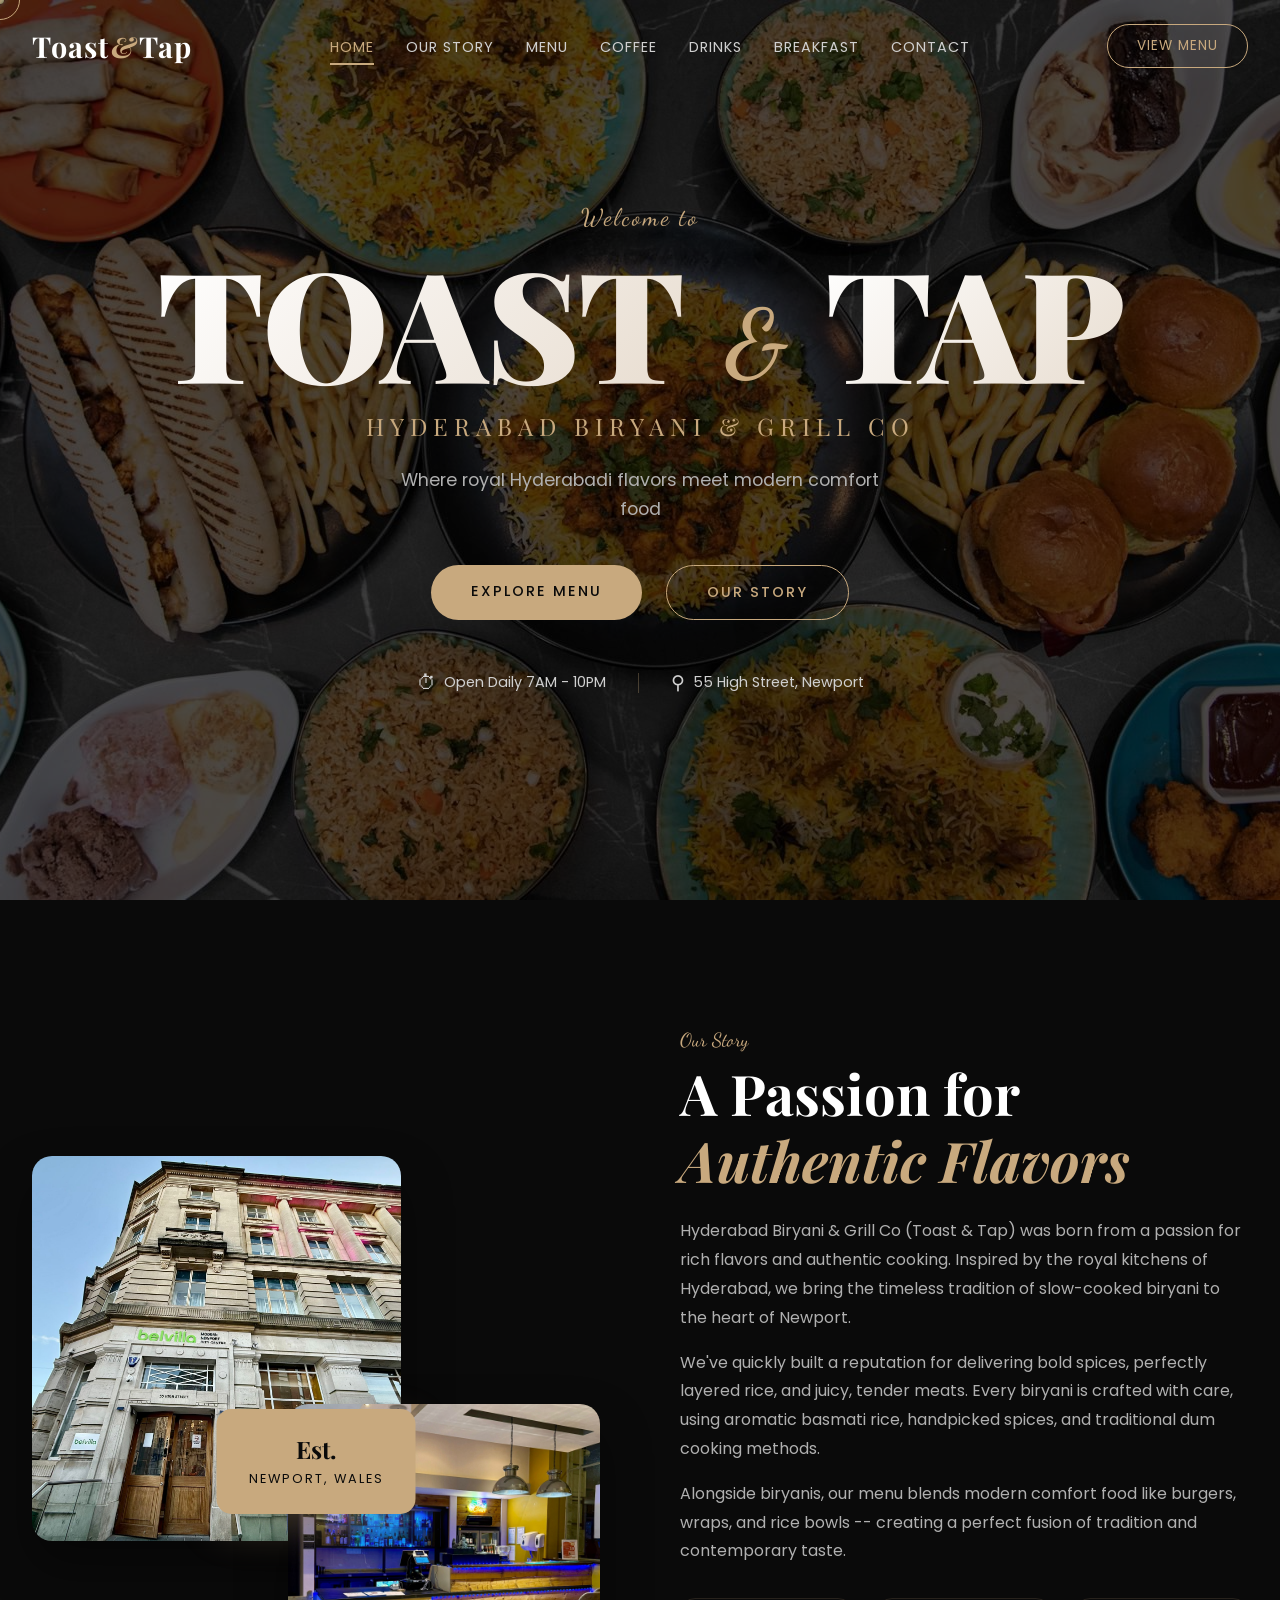
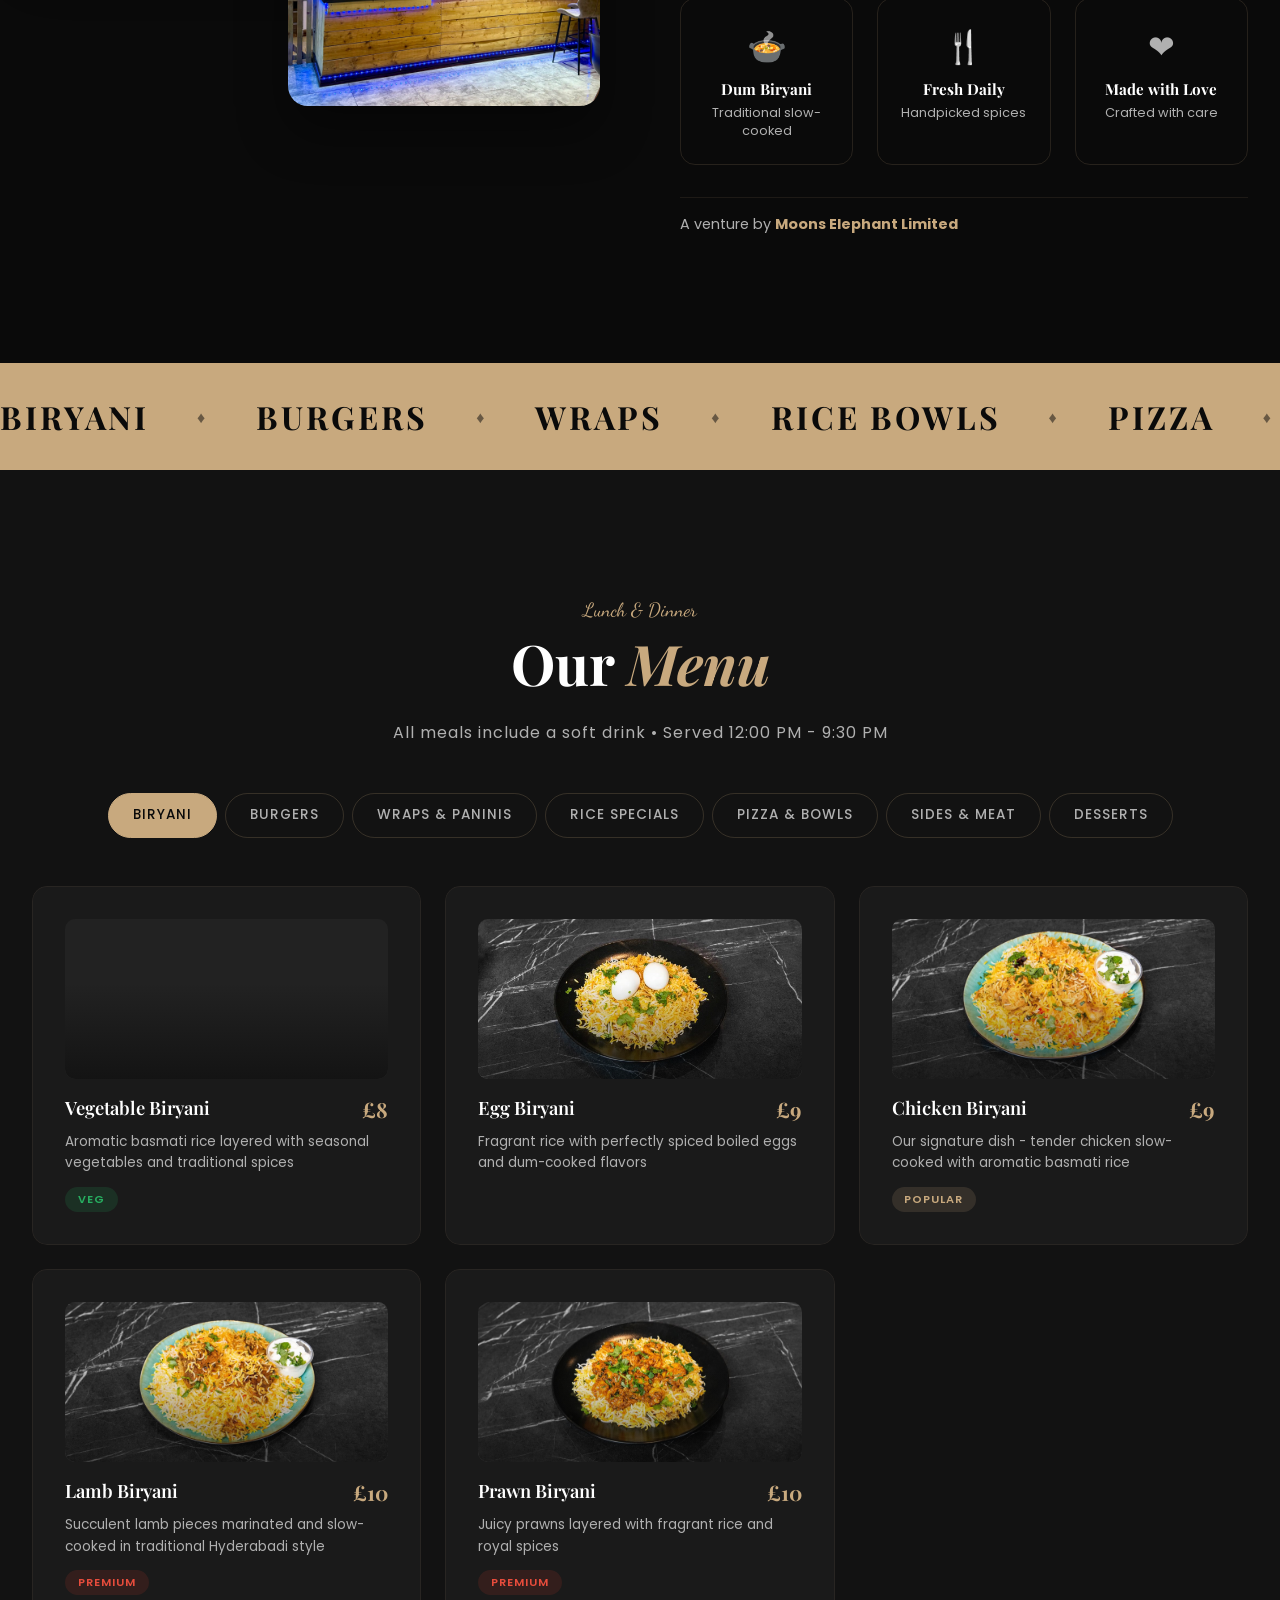
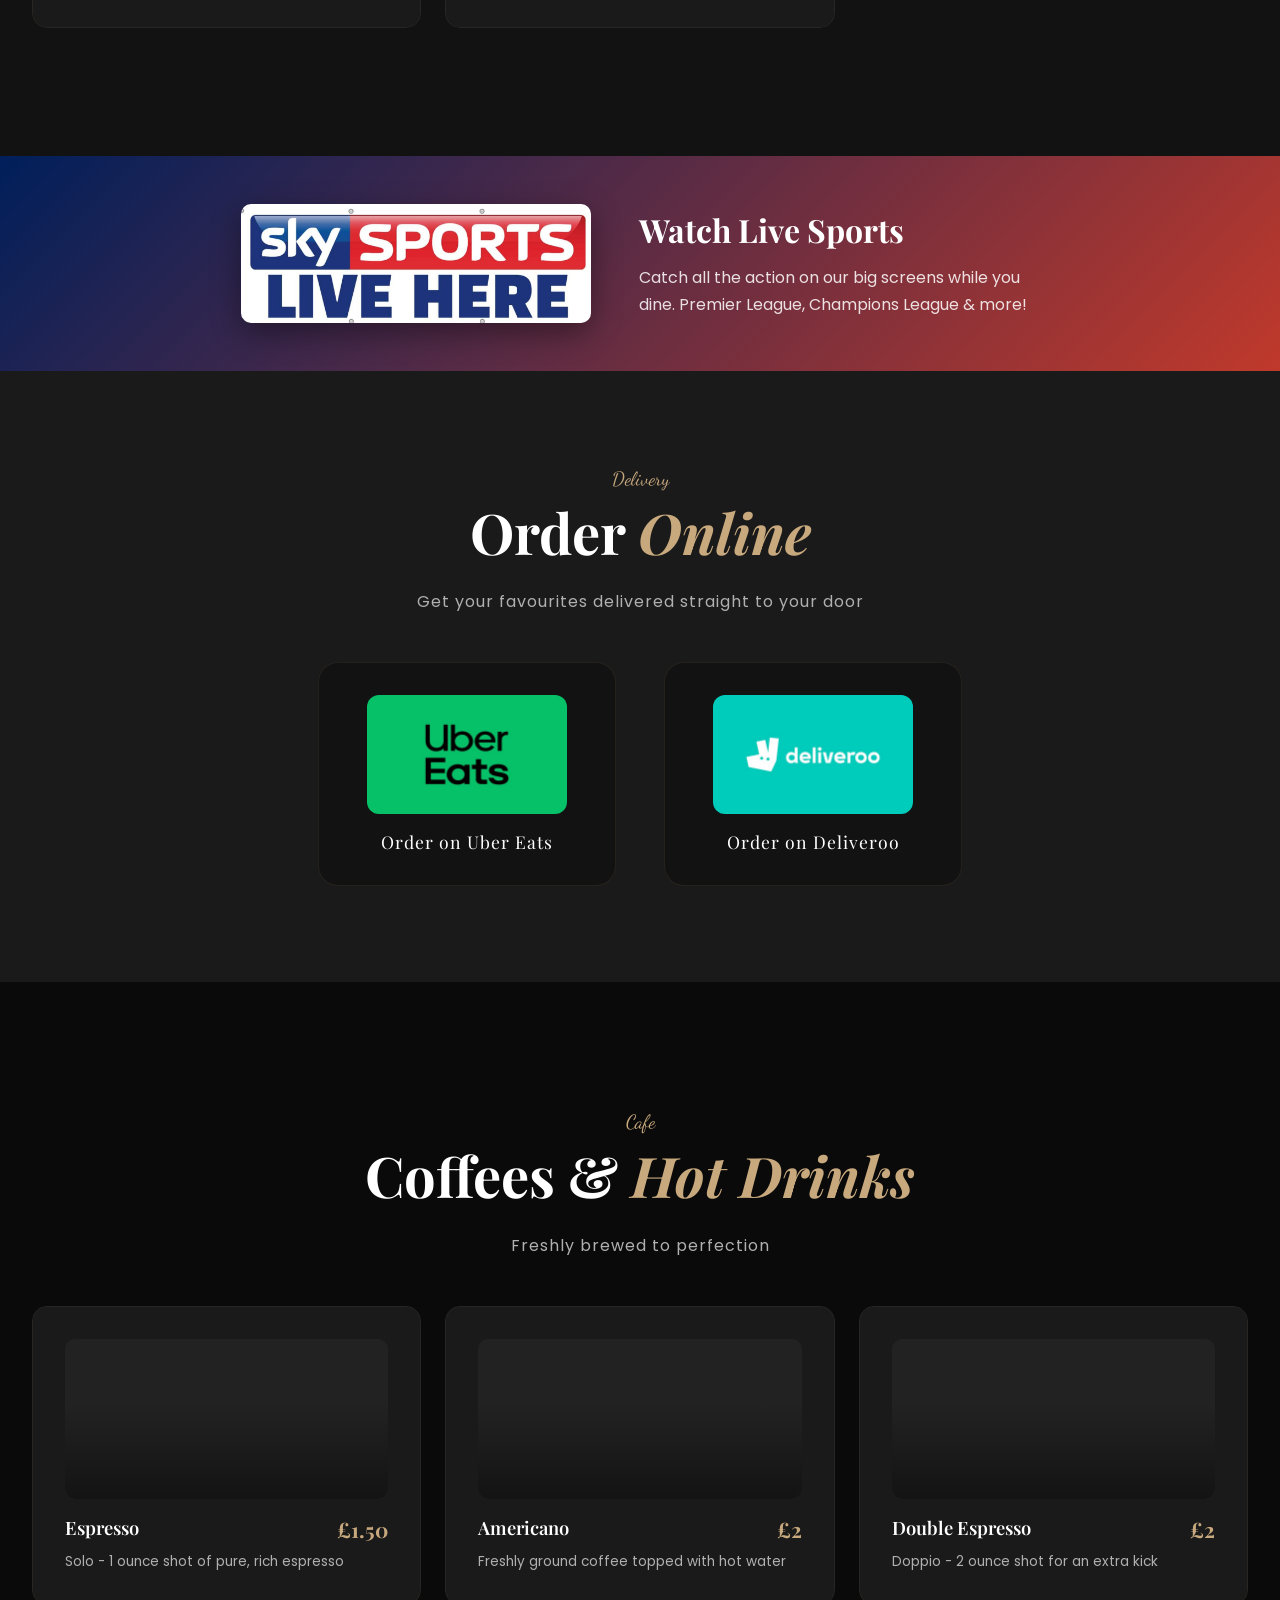
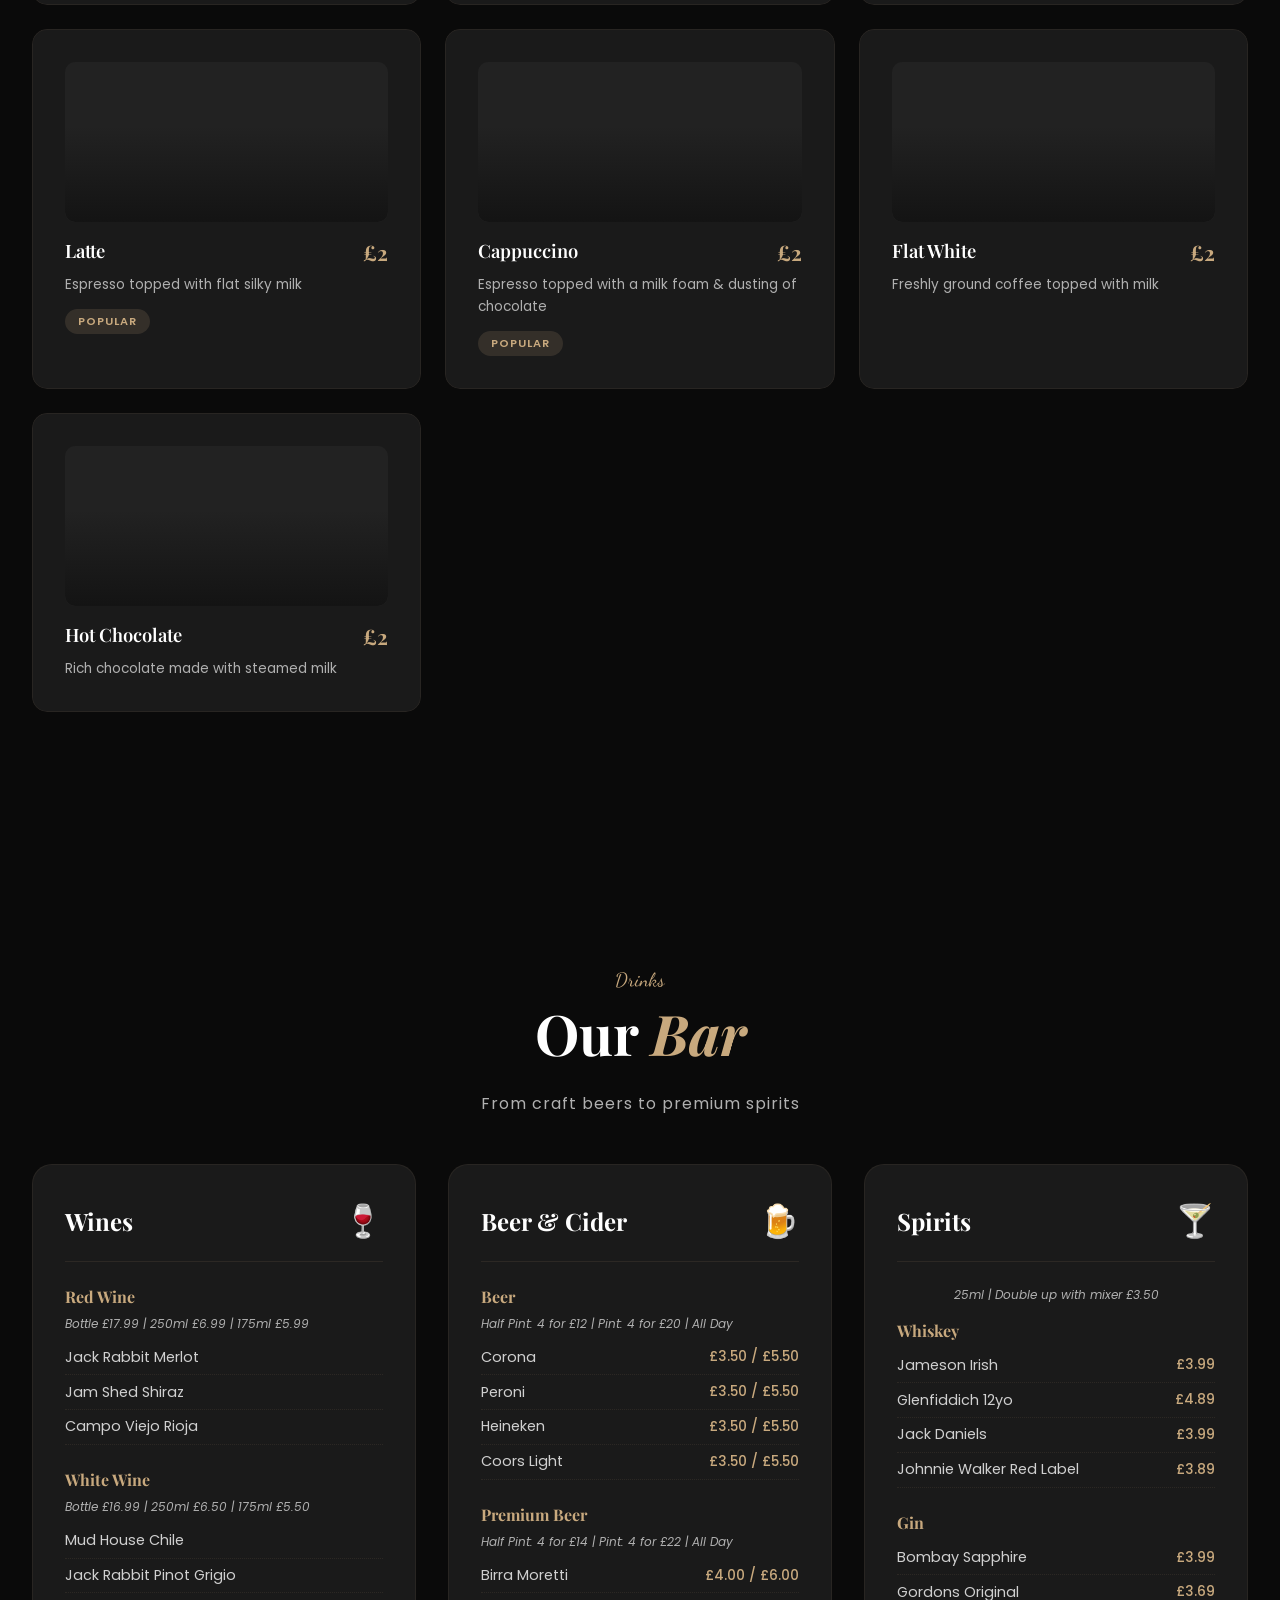
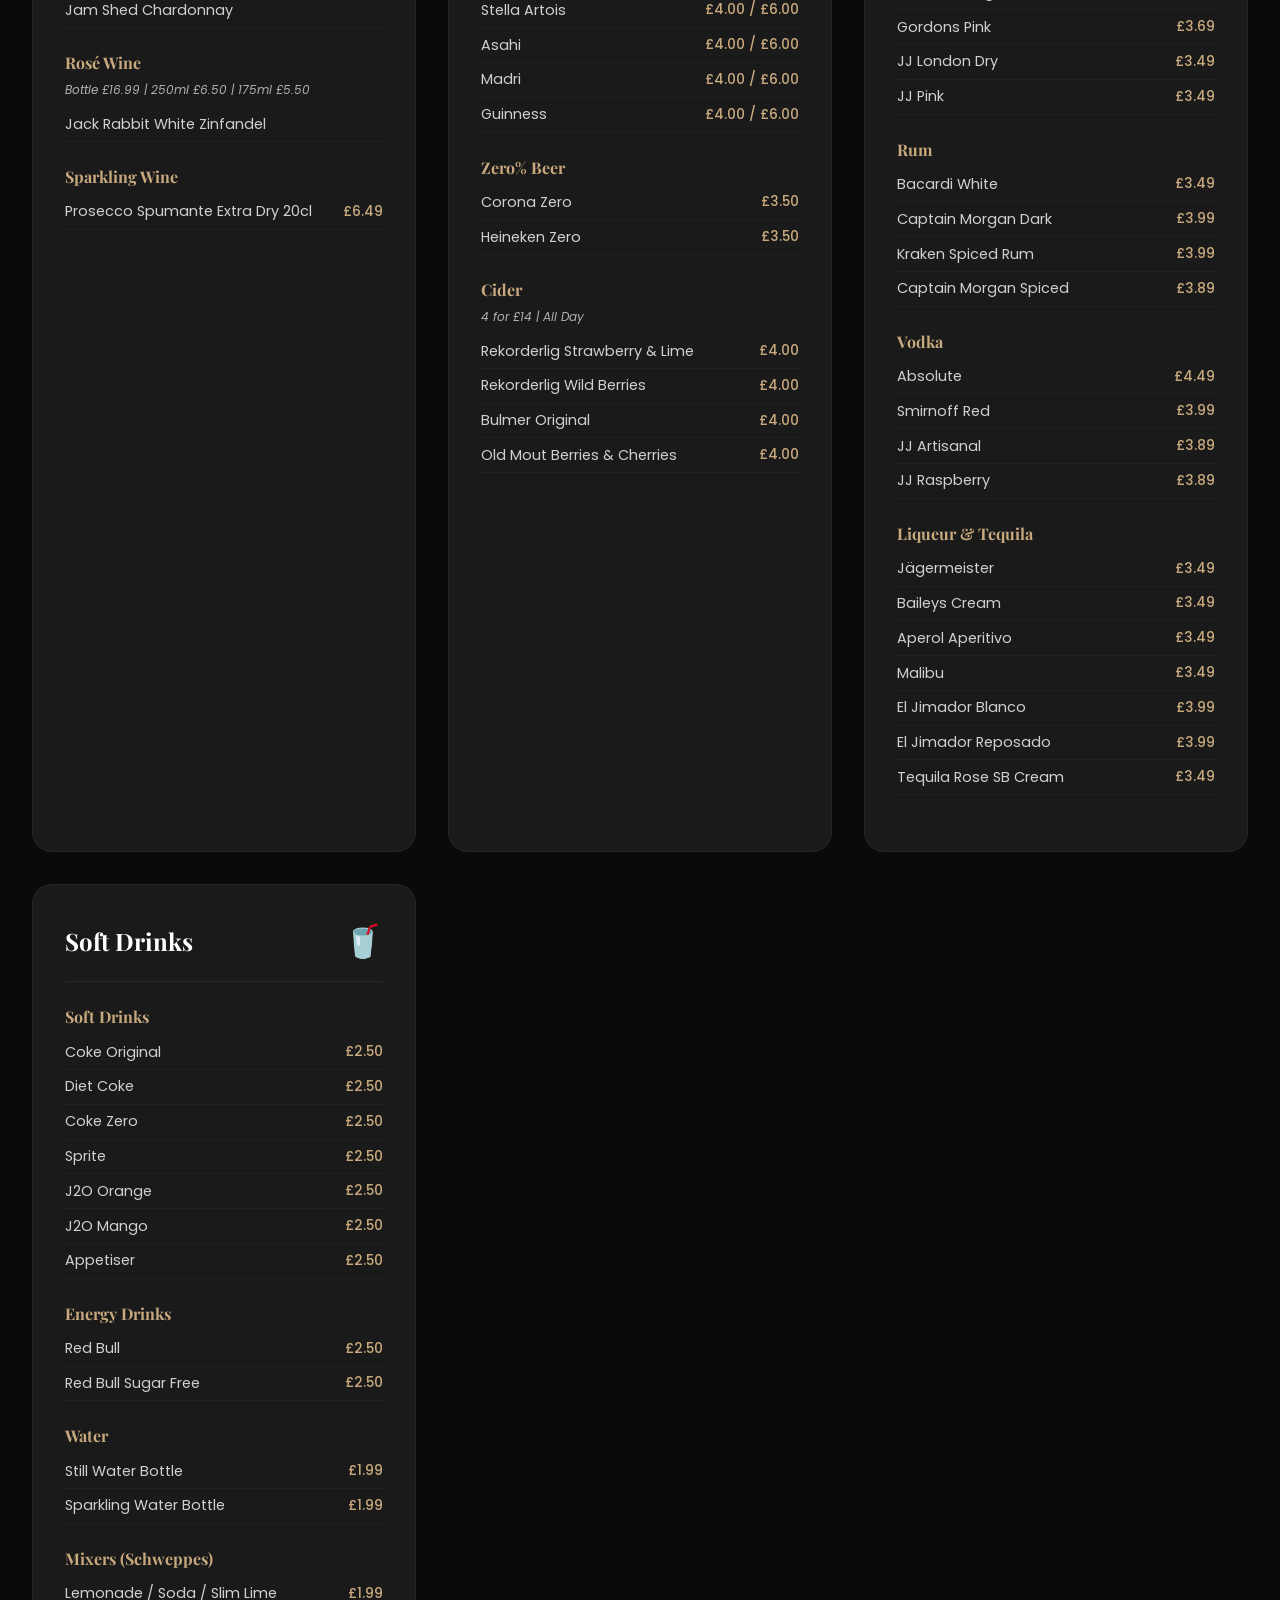
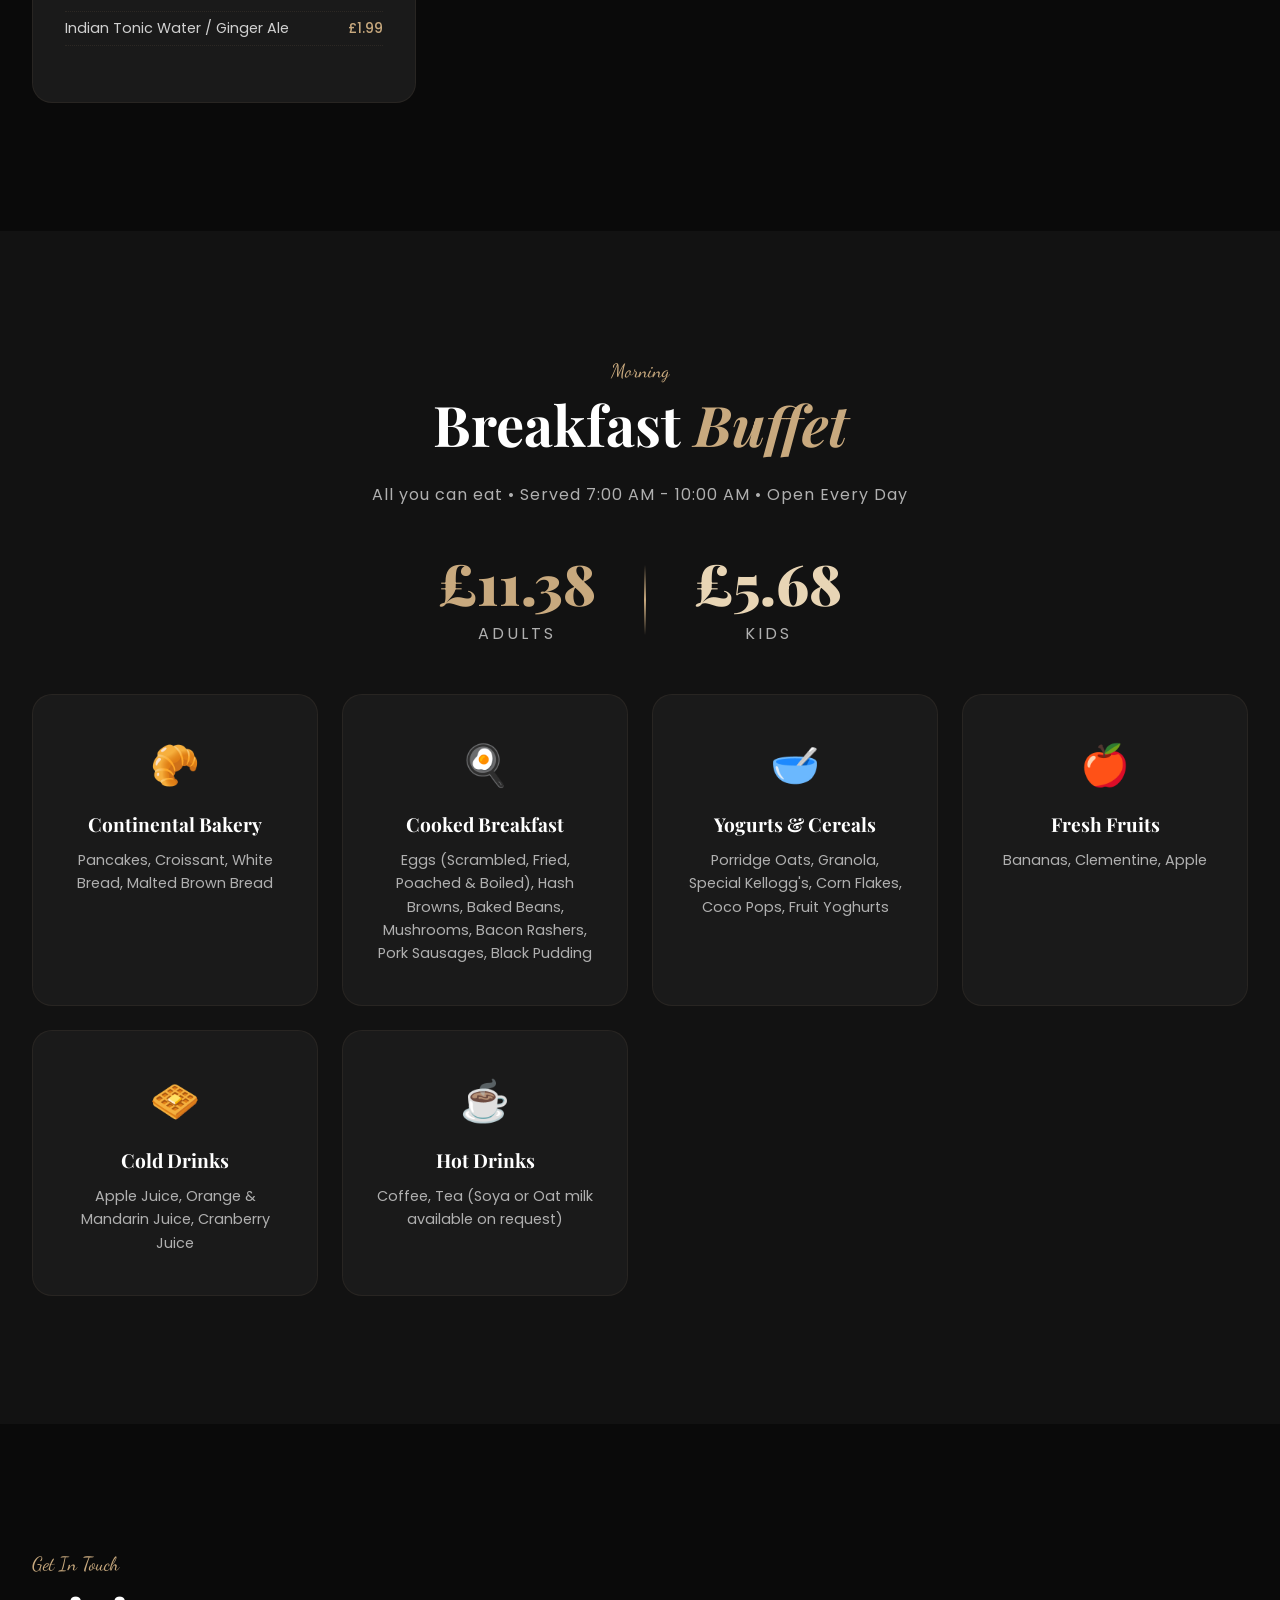
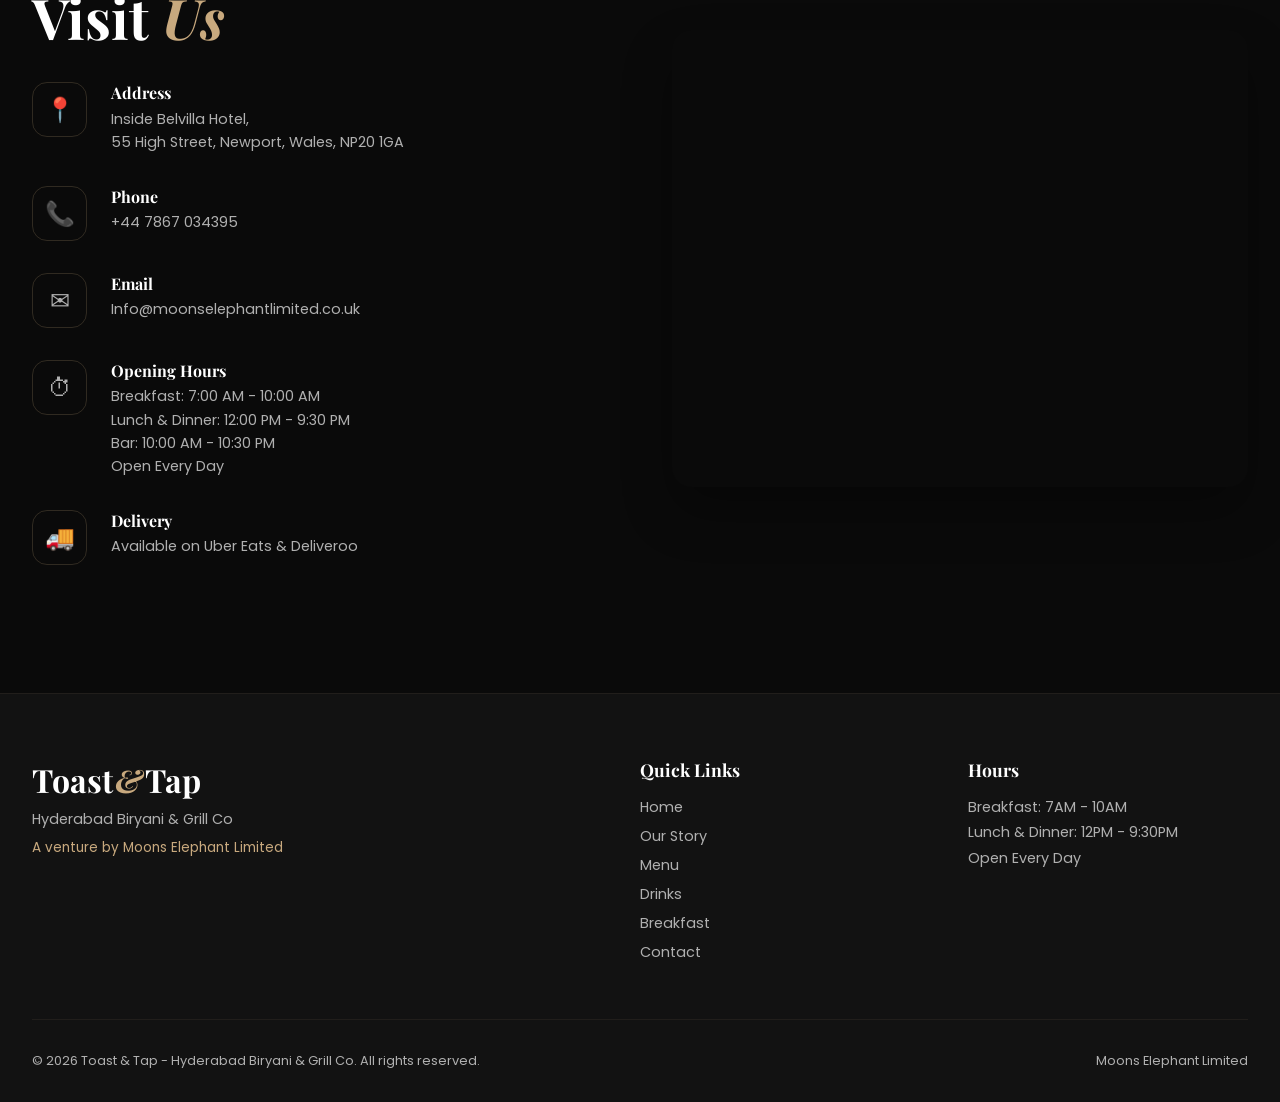
==== index.html @ 97436891 "Fix bar hours to 10:00 AM - 10:30 PM Co-Authored-By: Claude Opus 4.6 (1M context) <noreply@anthropic" ====
<!DOCTYPE html>
<html lang="en">
<head>
    <meta charset="UTF-8">
    <meta name="viewport" content="width=device-width, initial-scale=1.0">
    <title>Toast & Tap | Hyderabad Biryani & Grill Co</title>
    <link rel="preconnect" href="https://fonts.googleapis.com">
    <link rel="preconnect" href="https://fonts.gstatic.com" crossorigin>
    <link href="https://fonts.googleapis.com/css2?family=Playfair+Display:ital,wght@0,400;0,700;0,900;1,400&family=Poppins:wght@300;400;500;600;700&family=Dancing+Script:wght@700&display=swap" rel="stylesheet">
    <link rel="stylesheet" href="styles.css">
</head>
<body>
    <!-- Custom Cursor -->
    <div class="cursor-dot" id="cursorDot"></div>
    <div class="cursor-ring" id="cursorRing"></div>

    <!-- Preloader -->
    <div class="preloader" id="preloader">
        <div class="preloader-inner">
            <div class="preloader-icon">
                <svg viewBox="0 0 100 100" width="80" height="80">
                    <circle cx="50" cy="50" r="45" fill="none" stroke="#c8a97e" stroke-width="2" stroke-dasharray="283" stroke-dashoffset="283" class="preloader-circle"/>
                </svg>
            </div>
            <p class="preloader-text">Toast & Tap</p>
        </div>
    </div>

    <!-- Navigation -->
    <nav class="navbar" id="navbar">
        <div class="nav-container">
            <a href="#hero" class="nav-logo">
                <span class="logo-text">Toast<span class="ampersand">&</span>Tap</span>
            </a>
            <ul class="nav-links" id="navLinks">
                <li><a href="#hero" class="nav-link active">Home</a></li>
                <li><a href="#about" class="nav-link">Our Story</a></li>
                <li><a href="#menu" class="nav-link">Menu</a></li>
                <li><a href="#coffee" class="nav-link">Coffee</a></li>
                <li><a href="#drinks" class="nav-link">Drinks</a></li>
                <li><a href="#breakfast" class="nav-link">Breakfast</a></li>
                <li><a href="#contact" class="nav-link">Contact</a></li>
            </ul>
            <a href="#menu" class="nav-cta">View Menu</a>
            <button class="hamburger" id="hamburger" aria-label="Toggle menu">
                <span></span>
                <span></span>
                <span></span>
            </button>
        </div>
    </nav>

    <!-- Hero Section -->
    <section class="hero" id="hero">
        <div class="hero-bg-overlay"></div>
        <div class="hero-particles" id="heroParticles"></div>
        <div class="hero-content">
            <p class="hero-subtitle" data-animate="fade-up">Welcome to</p>
            <h1 class="hero-title" data-animate="fade-up" data-delay="200">
                <span class="title-line">Toast</span>
                <span class="title-ampersand">&</span>
                <span class="title-line">Tap</span>
            </h1>
            <p class="hero-tagline" data-animate="fade-up" data-delay="400">Hyderabad Biryani & Grill Co</p>
            <p class="hero-description" data-animate="fade-up" data-delay="600">Where royal Hyderabadi flavors meet modern comfort food</p>
            <div class="hero-ctas" data-animate="fade-up" data-delay="800">
                <a href="#menu" class="btn btn-primary magnetic-btn">Explore Menu</a>
                <a href="#about" class="btn btn-outline magnetic-btn">Our Story</a>
            </div>
            <div class="hero-info" data-animate="fade-up" data-delay="1000">
                <div class="hero-info-item">
                    <span class="hero-info-icon">&#9201;</span>
                    <span>Open Daily 7AM - 10PM</span>
                </div>
                <div class="hero-info-divider"></div>
                <div class="hero-info-item">
                    <span class="hero-info-icon">&#9906;</span>
                    <span>55 High Street, Newport</span>
                </div>
            </div>
        </div>
        <div class="scroll-indicator" id="scrollIndicator">
            <div class="scroll-arrows">
                <span class="scroll-chevron"></span>
                <span class="scroll-chevron"></span>
                <span class="scroll-chevron"></span>
            </div>
        </div>
    </section>

    <!-- About Section -->
    <section class="about" id="about">
        <div class="container">
            <div class="about-grid">
                <div class="about-images" data-animate="fade-right">
                    <div class="about-img-wrapper img-1">
                        <img src="images/Buildingenterance.jpg" alt="Toast & Tap - 55 High Street, Newport" class="about-img">
                    </div>
                    <div class="about-img-wrapper img-2">
                        <img src="images/barinside.jpg" alt="Toast & Tap Bar Interior" class="about-img">
                    </div>
                    <div class="about-floating-badge">
                        <span class="badge-number">Est.</span>
                        <span class="badge-text">Newport, Wales</span>
                    </div>
                </div>
                <div class="about-content" data-animate="fade-left">
                    <span class="section-label">Our Story</span>
                    <h2 class="section-title">A Passion for <br><em>Authentic Flavors</em></h2>
                    <p class="about-text">Hyderabad Biryani & Grill Co (Toast & Tap) was born from a passion for rich flavors and authentic cooking. Inspired by the royal kitchens of Hyderabad, we bring the timeless tradition of slow-cooked biryani to the heart of Newport.</p>
                    <p class="about-text">We've quickly built a reputation for delivering bold spices, perfectly layered rice, and juicy, tender meats. Every biryani is crafted with care, using aromatic basmati rice, handpicked spices, and traditional dum cooking methods.</p>
                    <p class="about-text">Alongside biryanis, our menu blends modern comfort food like burgers, wraps, and rice bowls -- creating a perfect fusion of tradition and contemporary taste.</p>
                    <div class="about-features">
                        <div class="about-feature">
                            <div class="feature-icon">&#127858;</div>
                            <h4>Dum Biryani</h4>
                            <p>Traditional slow-cooked</p>
                        </div>
                        <div class="about-feature">
                            <div class="feature-icon">&#127860;</div>
                            <h4>Fresh Daily</h4>
                            <p>Handpicked spices</p>
                        </div>
                        <div class="about-feature">
                            <div class="feature-icon">&#10084;</div>
                            <h4>Made with Love</h4>
                            <p>Crafted with care</p>
                        </div>
                    </div>
                    <p class="about-company">A venture by <strong>Moons Elephant Limited</strong></p>
                </div>
            </div>
        </div>
    </section>

    <!-- Specialties Marquee -->
    <section class="marquee-section">
        <div class="marquee">
            <div class="marquee-content">
                <span>Biryani</span><span class="marquee-dot">&#9830;</span>
                <span>Burgers</span><span class="marquee-dot">&#9830;</span>
                <span>Wraps</span><span class="marquee-dot">&#9830;</span>
                <span>Rice Bowls</span><span class="marquee-dot">&#9830;</span>
                <span>Pizza</span><span class="marquee-dot">&#9830;</span>
                <span>Paninis</span><span class="marquee-dot">&#9830;</span>
                <span>Desserts</span><span class="marquee-dot">&#9830;</span>
                <span>Cocktails</span><span class="marquee-dot">&#9830;</span>
                <span>Biryani</span><span class="marquee-dot">&#9830;</span>
                <span>Burgers</span><span class="marquee-dot">&#9830;</span>
                <span>Wraps</span><span class="marquee-dot">&#9830;</span>
                <span>Rice Bowls</span><span class="marquee-dot">&#9830;</span>
                <span>Pizza</span><span class="marquee-dot">&#9830;</span>
                <span>Paninis</span><span class="marquee-dot">&#9830;</span>
                <span>Desserts</span><span class="marquee-dot">&#9830;</span>
                <span>Cocktails</span><span class="marquee-dot">&#9830;</span>
            </div>
        </div>
    </section>

    <!-- Menu Section -->
    <section class="menu-section" id="menu">
        <div class="container">
            <div class="section-header" data-animate="fade-up">
                <span class="section-label">Lunch & Dinner</span>
                <h2 class="section-title">Our <em>Menu</em></h2>
                <p class="section-subtitle">All meals include a soft drink &bull; Served 12:00 PM - 9:30 PM</p>
            </div>

            <!-- Menu Tabs -->
            <div class="menu-tabs" data-animate="fade-up" data-delay="200">
                <button class="menu-tab active" data-tab="biryani">Biryani</button>
                <button class="menu-tab" data-tab="burgers">Burgers</button>
                <button class="menu-tab" data-tab="wraps">Wraps & Paninis</button>
                <button class="menu-tab" data-tab="rice">Rice Specials</button>
                <button class="menu-tab" data-tab="pizza">Pizza & Bowls</button>
                <button class="menu-tab" data-tab="sides">Sides & Meat</button>
                <button class="menu-tab" data-tab="desserts">Desserts</button>
            </div>

            <!-- Biryani -->
            <div class="menu-panel active" id="tab-biryani">
                <div class="menu-grid">
                    <div class="menu-card" data-animate="fade-up">
                        <div class="menu-card-inner">
                            <div class="menu-card-img veg-biryani-img"></div>
                            <div class="menu-card-header">
                                <h3>Vegetable Biryani</h3>
                                <span class="menu-price">&pound;8</span>
                            </div>
                            <p class="menu-desc">Aromatic basmati rice layered with seasonal vegetables and traditional spices</p>
                            <span class="menu-badge veg">Veg</span>
                        </div>
                    </div>
                    <div class="menu-card" data-animate="fade-up" data-delay="100">
                        <div class="menu-card-inner">
                            <div class="menu-card-img egg-biryani-img"></div>
                            <div class="menu-card-header">
                                <h3>Egg Biryani</h3>
                                <span class="menu-price">&pound;9</span>
                            </div>
                            <p class="menu-desc">Fragrant rice with perfectly spiced boiled eggs and dum-cooked flavors</p>
                        </div>
                    </div>
                    <div class="menu-card" data-animate="fade-up" data-delay="200">
                        <div class="menu-card-inner">
                            <div class="menu-card-img chicken-biryani-img"></div>
                            <div class="menu-card-header">
                                <h3>Chicken Biryani</h3>
                                <span class="menu-price">&pound;9</span>
                            </div>
                            <p class="menu-desc">Our signature dish - tender chicken slow-cooked with aromatic basmati rice</p>
                            <span class="menu-badge popular">Popular</span>
                        </div>
                    </div>
                    <div class="menu-card" data-animate="fade-up" data-delay="300">
                        <div class="menu-card-inner">
                            <div class="menu-card-img lamb-biryani-img"></div>
                            <div class="menu-card-header">
                                <h3>Lamb Biryani</h3>
                                <span class="menu-price">&pound;10</span>
                            </div>
                            <p class="menu-desc">Succulent lamb pieces marinated and slow-cooked in traditional Hyderabadi style</p>
                            <span class="menu-badge premium">Premium</span>
                        </div>
                    </div>
                    <div class="menu-card" data-animate="fade-up" data-delay="400">
                        <div class="menu-card-inner">
                            <div class="menu-card-img prawn-biryani-img"></div>
                            <div class="menu-card-header">
                                <h3>Prawn Biryani</h3>
                                <span class="menu-price">&pound;10</span>
                            </div>
                            <p class="menu-desc">Juicy prawns layered with fragrant rice and royal spices</p>
                            <span class="menu-badge premium">Premium</span>
                        </div>
                    </div>
                </div>
            </div>

            <!-- Burgers -->
            <div class="menu-panel" id="tab-burgers">
                <div class="menu-grid">
                    <div class="menu-card">
                        <div class="menu-card-inner">
                            <div class="menu-card-img grilled-chicken-burger-img"></div>
                            <div class="menu-card-header">
                                <h3>Grilled Chicken Burger</h3>
                                <span class="menu-price">&pound;8</span>
                            </div>
                            <p class="menu-desc">Flame-grilled chicken breast with fresh lettuce and signature sauce, served with fries</p>
                        </div>
                    </div>
                    <div class="menu-card">
                        <div class="menu-card-inner">
                            <div class="menu-card-img crispy-burger-img"></div>
                            <div class="menu-card-header">
                                <h3>Crispy Spicy Mayo Chicken Burger</h3>
                                <span class="menu-price">&pound;8</span>
                            </div>
                            <p class="menu-desc">Crispy fried chicken with spicy mayo, served with fries</p>
                            <span class="menu-badge popular">Popular</span>
                        </div>
                    </div>
                    <div class="menu-card">
                        <div class="menu-card-inner">
                            <div class="menu-card-img veg-burger-img"></div>
                            <div class="menu-card-header">
                                <h3>Veg Burger</h3>
                                <span class="menu-price">&pound;8</span>
                            </div>
                            <p class="menu-desc">Delicious veggie patty with fresh toppings, served with fries</p>
                            <span class="menu-badge veg">Veg</span>
                        </div>
                    </div>
                    <div class="menu-card">
                        <div class="menu-card-inner">
                            <div class="menu-card-img beef-burger-img"></div>
                            <div class="menu-card-header">
                                <h3>Bacon & Beef Cheese Burger</h3>
                                <span class="menu-price">&pound;8</span>
                            </div>
                            <p class="menu-desc">Juicy beef patty with crispy bacon and melted cheese, served with fries</p>
                        </div>
                    </div>
                    <div class="menu-card">
                        <div class="menu-card-inner">
                            <div class="menu-card-img double-burger-img"></div>
                            <div class="menu-card-header">
                                <h3>Double Stack Beef Burger</h3>
                                <span class="menu-price">&pound;9.50</span>
                            </div>
                            <p class="menu-desc">Two juicy beef patties stacked high with all the fixings, served with fries</p>
                            <span class="menu-badge premium">Premium</span>
                        </div>
                    </div>
                </div>
                <p class="menu-note">Add Extra Cheese +&pound;0.50</p>
            </div>

            <!-- Wraps & Paninis -->
            <div class="menu-panel" id="tab-wraps">
                <div class="menu-grid">
                    <h3 class="menu-grid-title">Wraps & Fries</h3>
                    <div class="menu-card">
                        <div class="menu-card-inner">
                            <div class="menu-card-img grilled-wrap-img"></div>
                            <div class="menu-card-header"><h3>Grilled Chicken Wrap</h3><span class="menu-price">&pound;8</span></div>
                            <p class="menu-desc">Tender grilled chicken in a warm tortilla with fresh salad, served with fries</p>
                        </div>
                    </div>
                    <div class="menu-card">
                        <div class="menu-card-inner">
                            <div class="menu-card-img crispy-wrap-img"></div>
                            <div class="menu-card-header"><h3>Crispy Spicy Mayo Chicken Wrap</h3><span class="menu-price">&pound;8</span></div>
                            <p class="menu-desc">Crispy chicken with spicy mayo in a warm wrap, served with fries</p>
                        </div>
                    </div>
                    <div class="menu-card">
                        <div class="menu-card-inner">
                            <div class="menu-card-img bbq-wrap-img"></div>
                            <div class="menu-card-header"><h3>BBQ Chicken Wrap</h3><span class="menu-price">&pound;8</span></div>
                            <p class="menu-desc">Smoky BBQ chicken wrapped with fresh veggies, served with fries</p>
                        </div>
                    </div>
                    <div class="menu-card">
                        <div class="menu-card-inner">
                            <div class="menu-card-img tikka-wrap-img"></div>
                            <div class="menu-card-header"><h3>Chicken Tikka Wrap</h3><span class="menu-price">&pound;8</span></div>
                            <p class="menu-desc">Marinated chicken tikka pieces in a warm wrap, served with fries</p>
                        </div>
                    </div>
                    <div class="menu-card">
                        <div class="menu-card-inner">
                            <div class="menu-card-img veg-wrap-img"></div>
                            <div class="menu-card-header"><h3>Veg Wrap</h3><span class="menu-price">&pound;8</span></div>
                            <p class="menu-desc">Fresh vegetables and sauce in a warm tortilla, served with fries</p>
                            <span class="menu-badge veg">Veg</span>
                        </div>
                    </div>
                </div>
                <div class="menu-grid" style="margin-top: 3rem;">
                    <h3 class="menu-grid-title">Paninis & Fries</h3>
                    <div class="menu-card">
                        <div class="menu-card-inner">
                            <div class="menu-card-img bbq-panini-img"></div>
                            <div class="menu-card-header"><h3>BBQ Chicken Panini</h3><span class="menu-price">&pound;8</span></div>
                            <p class="menu-desc">Toasted panini with smoky BBQ chicken, served with fries</p>
                        </div>
                    </div>
                    <div class="menu-card">
                        <div class="menu-card-inner">
                            <div class="menu-card-img grilled-panini-img"></div>
                            <div class="menu-card-header"><h3>Grilled Chicken Panini</h3><span class="menu-price">&pound;8</span></div>
                            <p class="menu-desc">Toasted panini with grilled chicken breast, served with fries</p>
                        </div>
                    </div>
                    <div class="menu-card">
                        <div class="menu-card-inner">
                            <div class="menu-card-img crispy-panini-img"></div>
                            <div class="menu-card-header"><h3>Crispy Spicy Mayo Chicken Panini</h3><span class="menu-price">&pound;8</span></div>
                            <p class="menu-desc">Toasted panini with crispy chicken and spicy mayo, served with fries</p>
                        </div>
                    </div>
                    <div class="menu-card">
                        <div class="menu-card-inner">
                            <div class="menu-card-img tikka-panini-img"></div>
                            <div class="menu-card-header"><h3>Chicken Tikka Panini</h3><span class="menu-price">&pound;8</span></div>
                            <p class="menu-desc">Toasted panini with marinated chicken tikka, served with fries</p>
                        </div>
                    </div>
                    <div class="menu-card">
                        <div class="menu-card-inner">
                            <div class="menu-card-img veg-panini-img"></div>
                            <div class="menu-card-header"><h3>Veg Panini</h3><span class="menu-price">&pound;8</span></div>
                            <p class="menu-desc">Toasted panini with fresh grilled vegetables, served with fries</p>
                            <span class="menu-badge veg">Veg</span>
                        </div>
                    </div>
                </div>
            </div>

            <!-- Rice Specials -->
            <div class="menu-panel" id="tab-rice">
                <div class="menu-grid">
                    <div class="menu-card">
                        <div class="menu-card-inner">
                            <div class="menu-card-img chicken-rice-img"></div>
                            <div class="menu-card-header"><h3>Chicken Fried Rice</h3><span class="menu-price">&pound;8</span></div>
                            <p class="menu-desc">Wok-tossed rice with tender chicken pieces and vegetables</p>
                        </div>
                    </div>
                    <div class="menu-card">
                        <div class="menu-card-inner">
                            <div class="menu-card-img egg-rice-img"></div>
                            <div class="menu-card-header"><h3>Egg Fried Rice</h3><span class="menu-price">&pound;8</span></div>
                            <p class="menu-desc">Classic egg fried rice with a perfect blend of seasonings</p>
                        </div>
                    </div>
                    <div class="menu-card">
                        <div class="menu-card-inner">
                            <div class="menu-card-img chilli-rice-img"></div>
                            <div class="menu-card-header"><h3>Chilli Con Carne Rice Bowl</h3><span class="menu-price">&pound;8</span></div>
                            <p class="menu-desc">Hearty chilli con carne served over fluffy rice</p>
                        </div>
                    </div>
                    <div class="menu-card">
                        <div class="menu-card-inner">
                            <div class="menu-card-img katsu-rice-img"></div>
                            <div class="menu-card-header"><h3>Katsu Chicken Rice Bowl</h3><span class="menu-price">&pound;8</span></div>
                            <p class="menu-desc">Crispy chicken cutlet with smooth katsu curry sauce over rice</p>
                            <span class="menu-badge popular">Popular</span>
                        </div>
                    </div>
                    <div class="menu-card">
                        <div class="menu-card-inner">
                            <div class="menu-card-img burrito-rice-img"></div>
                            <div class="menu-card-header"><h3>Burrito Rice Bowl</h3><span class="menu-price">&pound;8</span></div>
                            <p class="menu-desc">Mexican-inspired rice bowl with chicken or veg toppings</p>
                        </div>
                    </div>
                </div>
            </div>

            <!-- Pizza & Bowls -->
            <div class="menu-panel" id="tab-pizza">
                <div class="menu-grid">
                    <div class="menu-card">
                        <div class="menu-card-inner">
                            <div class="menu-card-img pizza-img"></div>
                            <div class="menu-card-header"><h3>Pizza & Chips</h3><span class="menu-price">&pound;9</span></div>
                            <p class="menu-desc">Choose your toppings: any 2 from Chicken, Pepperoni, Mushroom, Onion, Corn. Served with chips</p>
                        </div>
                    </div>
                    <div class="menu-card">
                        <div class="menu-card-inner">
                            <div class="menu-card-img custom-bowl-img"></div>
                            <div class="menu-card-header"><h3>Custom Bowl</h3><span class="menu-price">&pound;8</span></div>
                            <p class="menu-desc"><strong>Base:</strong> Salad, Fries, Nachos, or Rice<br><strong>Protein:</strong> Grilled Chicken, BBQ Chicken, Chicken Tikka, Chicken Curry, Grilled Sausage, Bacon, or Beef<br><strong>Sauce:</strong> Peri Peri, BBQ, Sweet Chilli, Mayo, or Garlic Mayo</p>
                        </div>
                    </div>
                </div>
            </div>

            <!-- Sides & Meat -->
            <div class="menu-panel" id="tab-sides">
                <div class="menu-grid">
                    <h3 class="menu-grid-title">Meat & Fries</h3>
                    <div class="menu-card">
                        <div class="menu-card-inner">
                            <div class="menu-card-img wings-img"></div>
                            <div class="menu-card-header"><h3>Wings</h3><span class="menu-price">&pound;7</span></div>
                            <p class="menu-desc">Crispy chicken wings with your choice of sauce, served with fries</p>
                        </div>
                    </div>
                    <div class="menu-card">
                        <div class="menu-card-inner">
                            <div class="menu-card-img strips-img"></div>
                            <div class="menu-card-header"><h3>Strips</h3><span class="menu-price">&pound;7</span></div>
                            <p class="menu-desc">Golden chicken strips, served with fries</p>
                        </div>
                    </div>
                    <div class="menu-card">
                        <div class="menu-card-inner">
                            <div class="menu-card-img nuggets-img"></div>
                            <div class="menu-card-header"><h3>Nuggets</h3><span class="menu-price">&pound;7</span></div>
                            <p class="menu-desc">Crispy chicken nuggets, served with fries</p>
                        </div>
                    </div>
                    <div class="menu-card">
                        <div class="menu-card-inner">
                            <div class="menu-card-img sausage-img"></div>
                            <div class="menu-card-header"><h3>Sausage</h3><span class="menu-price">&pound;7</span></div>
                            <p class="menu-desc">Grilled sausage, served with fries</p>
                        </div>
                    </div>
                </div>
                <div class="menu-grid" style="margin-top: 3rem;">
                    <h3 class="menu-grid-title">Sides</h3>
                    <div class="menu-card">
                        <div class="menu-card-inner">
                            <div class="menu-card-img fries-img"></div>
                            <div class="menu-card-header"><h3>French Fries</h3><span class="menu-price">&pound;2.50</span></div>
                        </div>
                    </div>
                    <div class="menu-card">
                        <div class="menu-card-inner">
                            <div class="menu-card-img onion-rings-img"></div>
                            <div class="menu-card-header"><h3>Onion Rings</h3><span class="menu-price">&pound;2.50</span></div>
                        </div>
                    </div>
                    <div class="menu-card">
                        <div class="menu-card-inner">
                            <div class="menu-card-img spring-rolls-img"></div>
                            <div class="menu-card-header"><h3>Chicken Spring Rolls</h3><span class="menu-price">&pound;2.50</span></div>
                        </div>
                    </div>
                    <div class="menu-card">
                        <div class="menu-card-inner">
                            <div class="menu-card-img spring-rolls-img"></div>
                            <div class="menu-card-header"><h3>Veg Spring Rolls</h3><span class="menu-price">&pound;2.50</span></div>
                            <span class="menu-badge veg">Veg</span>
                        </div>
                    </div>
                    <div class="menu-card">
                        <div class="menu-card-inner">
                            <div class="menu-card-img corn-img"></div>
                            <div class="menu-card-header"><h3>Corn on Cob</h3><span class="menu-price">&pound;2.50</span></div>
                        </div>
                    </div>
                    <div class="menu-card">
                        <div class="menu-card-inner">
                            <div class="menu-card-img garlic-bread-img"></div>
                            <div class="menu-card-header"><h3>Garlic Bread</h3><span class="menu-price">&pound;2.50</span></div>
                        </div>
                    </div>
                </div>
            </div>

            <!-- Desserts -->
            <div class="menu-panel" id="tab-desserts">
                <div class="menu-grid">
                    <div class="menu-card">
                        <div class="menu-card-inner">
                            <div class="menu-card-img cheesecake-img"></div>
                            <div class="menu-card-header"><h3>Banoffee Cheesecake</h3><span class="menu-price">&pound;4.99</span></div>
                            <p class="menu-desc">Creamy banoffee cheesecake with a buttery biscuit base</p>
                        </div>
                    </div>
                    <div class="menu-card">
                        <div class="menu-card-inner">
                            <div class="menu-card-img toffee-pudding-img"></div>
                            <div class="menu-card-header"><h3>Sticky Toffee Pudding</h3><span class="menu-price">&pound;4.99</span></div>
                            <p class="menu-desc">Warm sticky toffee pudding drizzled with toffee sauce</p>
                            <span class="menu-badge popular">Popular</span>
                        </div>
                    </div>
                    <div class="menu-card">
                        <div class="menu-card-inner">
                            <div class="menu-card-img apple-crumble-img"></div>
                            <div class="menu-card-header"><h3>Apple Crumble</h3><span class="menu-price">&pound;4.99</span></div>
                            <p class="menu-desc">Classic apple crumble with a golden buttery topping</p>
                        </div>
                    </div>
                    <div class="menu-card">
                        <div class="menu-card-inner">
                            <div class="menu-card-img brownie-img"></div>
                            <div class="menu-card-header"><h3>Triple Chocolate Brownie</h3><span class="menu-price">&pound;4.99</span></div>
                            <p class="menu-desc">Rich and fudgy triple chocolate brownie</p>
                        </div>
                    </div>
                    <div class="menu-card">
                        <div class="menu-card-inner">
                            <div class="menu-card-img icecream-img"></div>
                            <div class="menu-card-header"><h3>Ice Cream (3 Scoops)</h3><span class="menu-price">&pound;4.99</span></div>
                            <p class="menu-desc">Three generous scoops of your choice</p>
                        </div>
                    </div>
                </div>
            </div>
        </div>
    </section>

    <!-- Sky Sports Banner -->
    <section class="skysports-banner">
        <div class="container">
            <div class="skysports-content" data-animate="fade-up">
                <img src="images/skysports.jpg" alt="Sky Sports Live Here" class="skysports-img">
                <div class="skysports-text">
                    <h3>Watch Live Sports</h3>
                    <p>Catch all the action on our big screens while you dine. Premier League, Champions League & more!</p>
                </div>
            </div>
        </div>
    </section>

    <!-- Order Online Section -->
    <section class="order-online" id="order">
        <div class="container">
            <div class="section-header" data-animate="fade-up">
                <span class="section-label">Delivery</span>
                <h2 class="section-title">Order <em>Online</em></h2>
                <p class="section-subtitle">Get your favourites delivered straight to your door</p>
            </div>
            <div class="order-platforms" data-animate="fade-up" data-delay="200">
                <a href="#" class="order-platform-card" target="_blank" rel="noopener">
                    <img src="images/uber eats.jpg" alt="Order on Uber Eats" class="platform-logo">
                    <span class="platform-name">Order on Uber Eats</span>
                </a>
                <a href="#" class="order-platform-card" target="_blank" rel="noopener">
                    <img src="images/deliveroo.jpg" alt="Order on Deliveroo" class="platform-logo">
                    <span class="platform-name">Order on Deliveroo</span>
                </a>
            </div>
        </div>
    </section>

    <!-- Coffees & Hot Drinks Section -->
    <section class="coffee-section" id="coffee">
        <div class="container">
            <div class="section-header" data-animate="fade-up">
                <span class="section-label">Cafe</span>
                <h2 class="section-title">Coffees & <em>Hot Drinks</em></h2>
                <p class="section-subtitle">Freshly brewed to perfection</p>
            </div>
            <div class="menu-grid" data-animate="fade-up" data-delay="200">
                <div class="menu-card">
                    <div class="menu-card-inner">
                        <div class="menu-card-img coffee-img"></div>
                        <div class="menu-card-header">
                            <h3>Espresso</h3>
                            <span class="menu-price">&pound;1.50</span>
                        </div>
                        <p class="menu-desc">Solo - 1 ounce shot of pure, rich espresso</p>
                    </div>
                </div>
                <div class="menu-card">
                    <div class="menu-card-inner">
                        <div class="menu-card-img americano-img"></div>
                        <div class="menu-card-header">
                            <h3>Americano</h3>
                            <span class="menu-price">&pound;2</span>
                        </div>
                        <p class="menu-desc">Freshly ground coffee topped with hot water</p>
                    </div>
                </div>
                <div class="menu-card">
                    <div class="menu-card-inner">
                        <div class="menu-card-img doubleespresso-img"></div>
                        <div class="menu-card-header">
                            <h3>Double Espresso</h3>
                            <span class="menu-price">&pound;2</span>
                        </div>
                        <p class="menu-desc">Doppio - 2 ounce shot for an extra kick</p>
                    </div>
                </div>
                <div class="menu-card">
                    <div class="menu-card-inner">
                        <div class="menu-card-img latte-img"></div>
                        <div class="menu-card-header">
                            <h3>Latte</h3>
                            <span class="menu-price">&pound;2</span>
                        </div>
                        <p class="menu-desc">Espresso topped with flat silky milk</p>
                        <span class="menu-badge popular">Popular</span>
                    </div>
                </div>
                <div class="menu-card">
                    <div class="menu-card-inner">
                        <div class="menu-card-img cappuccino-img"></div>
                        <div class="menu-card-header">
                            <h3>Cappuccino</h3>
                            <span class="menu-price">&pound;2</span>
                        </div>
                        <p class="menu-desc">Espresso topped with a milk foam & dusting of chocolate</p>
                        <span class="menu-badge popular">Popular</span>
                    </div>
                </div>
                <div class="menu-card">
                    <div class="menu-card-inner">
                        <div class="menu-card-img flatwhite-img"></div>
                        <div class="menu-card-header">
                            <h3>Flat White</h3>
                            <span class="menu-price">&pound;2</span>
                        </div>
                        <p class="menu-desc">Freshly ground coffee topped with milk</p>
                    </div>
                </div>
                <div class="menu-card">
                    <div class="menu-card-inner">
                        <div class="menu-card-img hotchoc-img"></div>
                        <div class="menu-card-header">
                            <h3>Hot Chocolate</h3>
                            <span class="menu-price">&pound;2</span>
                        </div>
                        <p class="menu-desc">Rich chocolate made with steamed milk</p>
                    </div>
                </div>
            </div>
        </div>
    </section>

    <!-- Drinks Section -->
    <section class="drinks-section" id="drinks">
        <div class="container">
            <div class="section-header" data-animate="fade-up">
                <span class="section-label">Drinks</span>
                <h2 class="section-title">Our <em>Bar</em></h2>
                <p class="section-subtitle">From craft beers to premium spirits</p>
            </div>

            <div class="drinks-grid" data-animate="fade-up" data-delay="200">
                <!-- Wines -->
                <div class="drinks-category">
                    <div class="drinks-category-header">
                        <h3>Wines</h3>
                        <span class="drinks-icon">&#127863;</span>
                    </div>
                    <div class="drinks-subcategory">
                        <h4>Red Wine</h4>
                        <p class="drinks-pricing">Bottle &pound;17.99 | 250ml &pound;6.99 | 175ml &pound;5.99</p>
                        <ul class="drinks-list">
                            <li>Jack Rabbit Merlot</li>
                            <li>Jam Shed Shiraz</li>
                            <li>Campo Viejo Rioja</li>
                        </ul>
                    </div>
                    <div class="drinks-subcategory">
                        <h4>White Wine</h4>
                        <p class="drinks-pricing">Bottle &pound;16.99 | 250ml &pound;6.50 | 175ml &pound;5.50</p>
                        <ul class="drinks-list">
                            <li>Mud House Chile</li>
                            <li>Jack Rabbit Pinot Grigio</li>
                            <li>Jam Shed Chardonnay</li>
                        </ul>
                    </div>
                    <div class="drinks-subcategory">
                        <h4>Ros&eacute; Wine</h4>
                        <p class="drinks-pricing">Bottle &pound;16.99 | 250ml &pound;6.50 | 175ml &pound;5.50</p>
                        <ul class="drinks-list">
                            <li>Jack Rabbit White Zinfandel</li>
                        </ul>
                    </div>
                    <div class="drinks-subcategory">
                        <h4>Sparkling Wine</h4>
                        <ul class="drinks-list">
                            <li><span>Prosecco Spumante Extra Dry 20cl</span><span class="drink-price">&pound;6.49</span></li>
                        </ul>
                    </div>
                </div>

                <!-- Beer -->
                <div class="drinks-category">
                    <div class="drinks-category-header">
                        <h3>Beer & Cider</h3>
                        <span class="drinks-icon">&#127866;</span>
                    </div>
                    <div class="drinks-subcategory">
                        <h4>Beer</h4>
                        <p class="drinks-pricing">Half Pint: 4 for &pound;12 | Pint: 4 for &pound;20 | All Day</p>
                        <ul class="drinks-list">
                            <li><span>Corona</span><span class="drink-price">&pound;3.50 / &pound;5.50</span></li>
                            <li><span>Peroni</span><span class="drink-price">&pound;3.50 / &pound;5.50</span></li>
                            <li><span>Heineken</span><span class="drink-price">&pound;3.50 / &pound;5.50</span></li>
                            <li><span>Coors Light</span><span class="drink-price">&pound;3.50 / &pound;5.50</span></li>
                        </ul>
                    </div>
                    <div class="drinks-subcategory">
                        <h4>Premium Beer</h4>
                        <p class="drinks-pricing">Half Pint: 4 for &pound;14 | Pint: 4 for &pound;22 | All Day</p>
                        <ul class="drinks-list">
                            <li><span>Birra Moretti</span><span class="drink-price">&pound;4.00 / &pound;6.00</span></li>
                            <li><span>Stella Artois</span><span class="drink-price">&pound;4.00 / &pound;6.00</span></li>
                            <li><span>Asahi</span><span class="drink-price">&pound;4.00 / &pound;6.00</span></li>
                            <li><span>Madri</span><span class="drink-price">&pound;4.00 / &pound;6.00</span></li>
                            <li><span>Guinness</span><span class="drink-price">&pound;4.00 / &pound;6.00</span></li>
                        </ul>
                    </div>
                    <div class="drinks-subcategory">
                        <h4>Zero% Beer</h4>
                        <ul class="drinks-list">
                            <li><span>Corona Zero</span><span class="drink-price">&pound;3.50</span></li>
                            <li><span>Heineken Zero</span><span class="drink-price">&pound;3.50</span></li>
                        </ul>
                    </div>
                    <div class="drinks-subcategory">
                        <h4>Cider</h4>
                        <p class="drinks-pricing">4 for &pound;14 | All Day</p>
                        <ul class="drinks-list">
                            <li><span>Rekorderlig Strawberry & Lime</span><span class="drink-price">&pound;4.00</span></li>
                            <li><span>Rekorderlig Wild Berries</span><span class="drink-price">&pound;4.00</span></li>
                            <li><span>Bulmer Original</span><span class="drink-price">&pound;4.00</span></li>
                            <li><span>Old Mout Berries & Cherries</span><span class="drink-price">&pound;4.00</span></li>
                        </ul>
                    </div>
                </div>

                <!-- Spirits -->
                <div class="drinks-category">
                    <div class="drinks-category-header">
                        <h3>Spirits</h3>
                        <span class="drinks-icon">&#127864;</span>
                    </div>
                    <p class="drinks-pricing" style="text-align:center; margin-bottom: 1rem;">25ml | Double up with mixer &pound;3.50</p>
                    <div class="drinks-subcategory">
                        <h4>Whiskey</h4>
                        <ul class="drinks-list">
                            <li><span>Jameson Irish</span><span class="drink-price">&pound;3.99</span></li>
                            <li><span>Glenfiddich 12yo</span><span class="drink-price">&pound;4.89</span></li>
                            <li><span>Jack Daniels</span><span class="drink-price">&pound;3.99</span></li>
                            <li><span>Johnnie Walker Red Label</span><span class="drink-price">&pound;3.89</span></li>
                        </ul>
                    </div>
                    <div class="drinks-subcategory">
                        <h4>Gin</h4>
                        <ul class="drinks-list">
                            <li><span>Bombay Sapphire</span><span class="drink-price">&pound;3.99</span></li>
                            <li><span>Gordons Original</span><span class="drink-price">&pound;3.69</span></li>
                            <li><span>Gordons Pink</span><span class="drink-price">&pound;3.69</span></li>
                            <li><span>JJ London Dry</span><span class="drink-price">&pound;3.49</span></li>
                            <li><span>JJ Pink</span><span class="drink-price">&pound;3.49</span></li>
                        </ul>
                    </div>
                    <div class="drinks-subcategory">
                        <h4>Rum</h4>
                        <ul class="drinks-list">
                            <li><span>Bacardi White</span><span class="drink-price">&pound;3.49</span></li>
                            <li><span>Captain Morgan Dark</span><span class="drink-price">&pound;3.99</span></li>
                            <li><span>Kraken Spiced Rum</span><span class="drink-price">&pound;3.99</span></li>
                            <li><span>Captain Morgan Spiced</span><span class="drink-price">&pound;3.89</span></li>
                        </ul>
                    </div>
                    <div class="drinks-subcategory">
                        <h4>Vodka</h4>
                        <ul class="drinks-list">
                            <li><span>Absolute</span><span class="drink-price">&pound;4.49</span></li>
                            <li><span>Smirnoff Red</span><span class="drink-price">&pound;3.99</span></li>
                            <li><span>JJ Artisanal</span><span class="drink-price">&pound;3.89</span></li>
                            <li><span>JJ Raspberry</span><span class="drink-price">&pound;3.89</span></li>
                        </ul>
                    </div>
                    <div class="drinks-subcategory">
                        <h4>Liqueur & Tequila</h4>
                        <ul class="drinks-list">
                            <li><span>J&auml;germeister</span><span class="drink-price">&pound;3.49</span></li>
                            <li><span>Baileys Cream</span><span class="drink-price">&pound;3.49</span></li>
                            <li><span>Aperol Aperitivo</span><span class="drink-price">&pound;3.49</span></li>
                            <li><span>Malibu</span><span class="drink-price">&pound;3.49</span></li>
                            <li><span>El Jimador Blanco</span><span class="drink-price">&pound;3.99</span></li>
                            <li><span>El Jimador Reposado</span><span class="drink-price">&pound;3.99</span></li>
                            <li><span>Tequila Rose SB Cream</span><span class="drink-price">&pound;3.49</span></li>
                        </ul>
                    </div>
                </div>

                <!-- Soft Drinks -->
                <div class="drinks-category">
                    <div class="drinks-category-header">
                        <h3>Soft Drinks</h3>
                        <span class="drinks-icon">&#129380;</span>
                    </div>
                    <div class="drinks-subcategory">
                        <h4>Soft Drinks</h4>
                        <ul class="drinks-list">
                            <li><span>Coke Original</span><span class="drink-price">&pound;2.50</span></li>
                            <li><span>Diet Coke</span><span class="drink-price">&pound;2.50</span></li>
                            <li><span>Coke Zero</span><span class="drink-price">&pound;2.50</span></li>
                            <li><span>Sprite</span><span class="drink-price">&pound;2.50</span></li>
                            <li><span>J2O Orange</span><span class="drink-price">&pound;2.50</span></li>
                            <li><span>J2O Mango</span><span class="drink-price">&pound;2.50</span></li>
                            <li><span>Appetiser</span><span class="drink-price">&pound;2.50</span></li>
                        </ul>
                    </div>
                    <div class="drinks-subcategory">
                        <h4>Energy Drinks</h4>
                        <ul class="drinks-list">
                            <li><span>Red Bull</span><span class="drink-price">&pound;2.50</span></li>
                            <li><span>Red Bull Sugar Free</span><span class="drink-price">&pound;2.50</span></li>
                        </ul>
                    </div>
                    <div class="drinks-subcategory">
                        <h4>Water</h4>
                        <ul class="drinks-list">
                            <li><span>Still Water Bottle</span><span class="drink-price">&pound;1.99</span></li>
                            <li><span>Sparkling Water Bottle</span><span class="drink-price">&pound;1.99</span></li>
                        </ul>
                    </div>
                    <div class="drinks-subcategory">
                        <h4>Mixers (Schweppes)</h4>
                        <ul class="drinks-list">
                            <li><span>Lemonade / Soda / Slim Lime</span><span class="drink-price">&pound;1.99</span></li>
                            <li><span>Indian Tonic Water / Ginger Ale</span><span class="drink-price">&pound;1.99</span></li>
                        </ul>
                    </div>
                </div>
            </div>
        </div>
    </section>

    <!-- Breakfast Section -->
    <section class="breakfast-section" id="breakfast">
        <div class="container">
            <div class="section-header" data-animate="fade-up">
                <span class="section-label">Morning</span>
                <h2 class="section-title">Breakfast <em>Buffet</em></h2>
                <p class="section-subtitle">All you can eat &bull; Served 7:00 AM - 10:00 AM &bull; Open Every Day</p>
            </div>

            <div class="breakfast-price-badges" data-animate="fade-up" data-delay="200">
                <div class="breakfast-price-badge">
                    <span class="breakfast-price" data-target="11.99">&pound;11.99</span>
                    <span class="breakfast-price-label">Adults</span>
                </div>
                <div class="breakfast-price-divider"></div>
                <div class="breakfast-price-badge">
                    <span class="breakfast-price kids" data-target="5.99">&pound;5.99</span>
                    <span class="breakfast-price-label">Kids</span>
                </div>
            </div>

            <div class="breakfast-grid" data-animate="fade-up" data-delay="300">
                <div class="breakfast-card">
                    <div class="breakfast-card-icon">&#129360;</div>
                    <h3>Continental Bakery</h3>
                    <p>Pancakes, Croissant, White Bread, Malted Brown Bread</p>
                </div>
                <div class="breakfast-card">
                    <div class="breakfast-card-icon">&#127859;</div>
                    <h3>Cooked Breakfast</h3>
                    <p>Eggs (Scrambled, Fried, Poached & Boiled), Hash Browns, Baked Beans, Mushrooms, Bacon Rashers, Pork Sausages, Black Pudding</p>
                </div>
                <div class="breakfast-card">
                    <div class="breakfast-card-icon">&#129379;</div>
                    <h3>Yogurts & Cereals</h3>
                    <p>Porridge Oats, Granola, Special Kellogg's, Corn Flakes, Coco Pops, Fruit Yoghurts</p>
                </div>
                <div class="breakfast-card">
                    <div class="breakfast-card-icon">&#127822;</div>
                    <h3>Fresh Fruits</h3>
                    <p>Bananas, Clementine, Apple</p>
                </div>
                <div class="breakfast-card">
                    <div class="breakfast-card-icon">&#129479;</div>
                    <h3>Cold Drinks</h3>
                    <p>Apple Juice, Orange & Mandarin Juice, Cranberry Juice</p>
                </div>
                <div class="breakfast-card">
                    <div class="breakfast-card-icon">&#9749;</div>
                    <h3>Hot Drinks</h3>
                    <p>Coffee, Tea (Soya or Oat milk available on request)</p>
                </div>
            </div>
        </div>
    </section>

    <!-- Contact / Footer -->
    <section class="contact-section" id="contact">
        <div class="container">
            <div class="contact-grid">
                <div class="contact-info" data-animate="fade-right">
                    <span class="section-label">Get In Touch</span>
                    <h2 class="section-title">Visit <em>Us</em></h2>
                    <div class="contact-details">
                        <div class="contact-item">
                            <div class="contact-icon">&#128205;</div>
                            <div>
                                <h4>Address</h4>
                                <p>Inside Belvilla Hotel,<br>55 High Street, Newport, Wales, NP20 1GA</p>
                            </div>
                        </div>
                        <div class="contact-item">
                            <div class="contact-icon">&#128222;</div>
                            <div>
                                <h4>Phone</h4>
                                <p>+44 7867 034395</p>
                            </div>
                        </div>
                        <div class="contact-item">
                            <div class="contact-icon">&#9993;</div>
                            <div>
                                <h4>Email</h4>
                                <p>Info@moonselephantlimited.co.uk</p>
                            </div>
                        </div>
                        <div class="contact-item">
                            <div class="contact-icon">&#9201;</div>
                            <div>
                                <h4>Opening Hours</h4>
                                <p>Breakfast: 7:00 AM - 10:00 AM<br>Lunch & Dinner: 12:00 PM - 9:30 PM<br>Bar: 10:00 AM - 10:30 PM<br>Open Every Day</p>
                            </div>
                        </div>
                        <div class="contact-item">
                            <div class="contact-icon">&#128666;</div>
                            <div>
                                <h4>Delivery</h4>
                                <p>Available on Uber Eats & Deliveroo</p>
                            </div>
                        </div>
                    </div>
                </div>
                <div class="contact-map" data-animate="fade-left">
                    <iframe src="https://www.google.com/maps/embed?pb=!1m18!1m12!1m3!1d200!2d-2.9974024!3d51.5895043!2m3!1f0!2f0!3f0!3m2!1i1024!2i768!4f13.1!3m3!1m2!1s0x4871e6cefc6f3ebb%3A0x5e871a579362a3a7!2sBelvilla%20Newport%20City%20Centre%20Hotel!5e0!3m2!1sen!2suk!4v1" width="100%" height="450" style="border:0; border-radius: 20px;" allowfullscreen="" loading="lazy"></iframe>
                </div>
            </div>
        </div>
    </section>

    <!-- Footer -->
    <footer class="footer">
        <div class="container">
            <div class="footer-content">
                <div class="footer-brand">
                    <h3 class="footer-logo">Toast<span class="ampersand">&</span>Tap</h3>
                    <p>Hyderabad Biryani & Grill Co</p>
                    <p class="footer-company">A venture by Moons Elephant Limited</p>
                </div>
                <div class="footer-links">
                    <h4>Quick Links</h4>
                    <a href="#hero">Home</a>
                    <a href="#about">Our Story</a>
                    <a href="#menu">Menu</a>
                    <a href="#drinks">Drinks</a>
                    <a href="#breakfast">Breakfast</a>
                    <a href="#contact">Contact</a>
                </div>
                <div class="footer-hours">
                    <h4>Hours</h4>
                    <p>Breakfast: 7AM - 10AM</p>
                    <p>Lunch & Dinner: 12PM - 9:30PM</p>
                    <p>Open Every Day</p>
                </div>
            </div>
            <div class="footer-bottom">
                <p>&copy; 2026 Toast & Tap - Hyderabad Biryani & Grill Co. All rights reserved.</p>
                <p>Moons Elephant Limited</p>
            </div>
        </div>
    </footer>

    <script src="script.js"></script>
</body>
</html>
---- styles.css ----
/* ===== CSS Variables ===== */
:root {
    --gold: #c8a97e;
    --gold-light: #e8d5b5;
    --gold-dark: #a07d50;
    --dark: #0a0a0a;
    --dark-2: #121212;
    --dark-3: #1a1a1a;
    --dark-4: #222222;
    --cream: #f5f0e8;
    --cream-dark: #e8ddd0;
    --white: #ffffff;
    --text: #b0b0b0;
    --text-light: #d0d0d0;
    --red: #c0392b;
    --green: #27ae60;
    --font-heading: 'Playfair Display', serif;
    --font-body: 'Poppins', sans-serif;
    --font-script: 'Dancing Script', cursive;
    --transition: cubic-bezier(0.25, 0.46, 0.45, 0.94);
}

/* ===== Reset & Base ===== */
*, *::before, *::after {
    margin: 0;
    padding: 0;
    box-sizing: border-box;
    -webkit-user-select: none;
    -moz-user-select: none;
    -ms-user-select: none;
    user-select: none;
}

html {
    scroll-behavior: smooth;
    scrollbar-width: thin;
    scrollbar-color: var(--gold) var(--dark);
}

body {
    font-family: var(--font-body);
    background: var(--dark);
    color: var(--text);
    overflow-x: hidden;
    cursor: none;
    -webkit-font-smoothing: antialiased;
}

::selection {
    background: var(--gold);
    color: var(--dark);
}

::-webkit-scrollbar {
    width: 8px;
}

::-webkit-scrollbar-track {
    background: var(--dark);
}

::-webkit-scrollbar-thumb {
    background: var(--gold);
    border-radius: 4px;
}

img {
    max-width: 100%;
    display: block;
}

a {
    text-decoration: none;
    color: inherit;
    cursor: none;
}

button {
    cursor: none;
    border: none;
    background: none;
    font-family: inherit;
}

.container {
    max-width: 1300px;
    margin: 0 auto;
    padding: 0 2rem;
}

/* ===== Custom Cursor ===== */
.cursor-dot {
    position: fixed;
    top: 0;
    left: 0;
    width: 8px;
    height: 8px;
    background: var(--gold);
    border-radius: 50%;
    pointer-events: none;
    z-index: 99999;
    transform: translate(-50%, -50%);
    transition: width 0.3s, height 0.3s, background 0.3s;
    mix-blend-mode: difference;
}

.cursor-ring {
    position: fixed;
    top: 0;
    left: 0;
    width: 40px;
    height: 40px;
    border: 1.5px solid var(--gold);
    border-radius: 50%;
    pointer-events: none;
    z-index: 99998;
    transform: translate(-50%, -50%);
    transition: width 0.4s var(--transition), height 0.4s var(--transition), border-color 0.3s, background 0.3s;
}

.cursor-dot.hover {
    width: 50px;
    height: 50px;
    background: rgba(200, 169, 126, 0.15);
}

.cursor-ring.hover {
    width: 60px;
    height: 60px;
    border-color: var(--gold-light);
    background: rgba(200, 169, 126, 0.05);
}

.cursor-dot.text-hover {
    width: 80px;
    height: 80px;
    background: rgba(200, 169, 126, 0.08);
    mix-blend-mode: normal;
}

.cursor-ring.text-hover {
    width: 90px;
    height: 90px;
    border-color: transparent;
}

/* ===== Preloader ===== */
.preloader {
    position: fixed;
    inset: 0;
    background: var(--dark);
    z-index: 100000;
    display: flex;
    align-items: center;
    justify-content: center;
    transition: opacity 0.8s, visibility 0.8s;
}

.preloader.hidden {
    opacity: 0;
    visibility: hidden;
}

.preloader-inner {
    text-align: center;
}

.preloader-circle {
    animation: preloaderDraw 2s ease forwards;
}

@keyframes preloaderDraw {
    to { stroke-dashoffset: 0; }
}

.preloader-text {
    font-family: var(--font-heading);
    font-size: 2rem;
    color: var(--gold);
    margin-top: 1.5rem;
    opacity: 0;
    animation: fadeIn 1s 0.5s forwards;
}

/* ===== Navbar ===== */
.navbar {
    position: fixed;
    top: 0;
    left: 0;
    width: 100%;
    z-index: 1000;
    padding: 1.5rem 0;
    transition: all 0.4s var(--transition);
}

.navbar.scrolled {
    background: rgba(10, 10, 10, 0.95);
    backdrop-filter: blur(20px);
    padding: 0.8rem 0;
    box-shadow: 0 4px 30px rgba(0, 0, 0, 0.3);
}

.nav-container {
    max-width: 1300px;
    margin: 0 auto;
    padding: 0 2rem;
    display: flex;
    align-items: center;
    justify-content: space-between;
}

.nav-logo {
    z-index: 1001;
}

.logo-text {
    font-family: var(--font-heading);
    font-size: 1.8rem;
    font-weight: 700;
    color: var(--white);
    letter-spacing: 1px;
}

.ampersand {
    color: var(--gold);
    font-style: italic;
    margin: 0 2px;
}

.nav-links {
    display: flex;
    list-style: none;
    gap: 2rem;
}

.nav-link {
    font-size: 0.9rem;
    font-weight: 400;
    color: var(--text-light);
    letter-spacing: 1px;
    text-transform: uppercase;
    position: relative;
    padding: 0.5rem 0;
    transition: color 0.3s;
}

.nav-link::after {
    content: '';
    position: absolute;
    bottom: 0;
    left: 0;
    width: 0;
    height: 2px;
    background: var(--gold);
    transition: width 0.4s var(--transition);
}

.nav-link:hover,
.nav-link.active {
    color: var(--gold);
}

.nav-link:hover::after,
.nav-link.active::after {
    width: 100%;
}

.nav-cta {
    padding: 0.7rem 1.8rem;
    border: 1px solid var(--gold);
    color: var(--gold);
    font-size: 0.85rem;
    text-transform: uppercase;
    letter-spacing: 1px;
    border-radius: 50px;
    transition: all 0.4s;
}

.nav-cta:hover {
    background: var(--gold);
    color: var(--dark);
}

.hamburger {
    display: none;
    flex-direction: column;
    gap: 6px;
    z-index: 1001;
    padding: 5px;
}

.hamburger span {
    display: block;
    width: 28px;
    height: 2px;
    background: var(--white);
    transition: all 0.4s;
    transform-origin: center;
}

.hamburger.active span:nth-child(1) {
    transform: rotate(45deg) translate(5px, 6px);
}

.hamburger.active span:nth-child(2) {
    opacity: 0;
}

.hamburger.active span:nth-child(3) {
    transform: rotate(-45deg) translate(5px, -6px);
}

/* ===== Hero ===== */
.hero {
    position: relative;
    min-height: 100vh;
    display: flex;
    align-items: center;
    justify-content: center;
    overflow: hidden;
    background: url('images/Allotheritems.jpg') center center / cover no-repeat;
}

.hero-bg-overlay {
    position: absolute;
    inset: 0;
    background: rgba(0, 0, 0, 0.7);
}

.hero-particles {
    position: absolute;
    inset: 0;
    pointer-events: none;
}

.hero-particle {
    position: absolute;
    width: 3px;
    height: 3px;
    background: var(--gold);
    border-radius: 50%;
    opacity: 0;
    animation: particleFloat linear infinite;
}

@keyframes particleFloat {
    0% {
        opacity: 0;
        transform: translateY(100vh) scale(0);
    }
    10% {
        opacity: 0.6;
    }
    90% {
        opacity: 0.6;
    }
    100% {
        opacity: 0;
        transform: translateY(-10vh) scale(1);
    }
}

.hero-content {
    text-align: center;
    z-index: 2;
    padding: 0 2rem;
}

.hero-subtitle {
    font-family: var(--font-script);
    font-size: 1.5rem;
    color: var(--gold);
    margin-bottom: 1rem;
    letter-spacing: 2px;
}

.hero-title {
    font-family: var(--font-heading);
    font-size: clamp(4rem, 12vw, 10rem);
    font-weight: 900;
    color: var(--white);
    line-height: 0.95;
    margin-bottom: 1rem;
    text-transform: uppercase;
    letter-spacing: -2px;
}

.title-line {
    display: inline-block;
    background: linear-gradient(135deg, var(--white) 0%, var(--cream-dark) 100%);
    -webkit-background-clip: text;
    -webkit-text-fill-color: transparent;
    background-clip: text;
}

.title-ampersand {
    display: inline-block;
    font-family: var(--font-script);
    color: var(--gold);
    -webkit-text-fill-color: var(--gold);
    font-size: 0.6em;
    margin: 0 0.1em;
    vertical-align: middle;
}

.hero-tagline {
    font-family: var(--font-heading);
    font-size: clamp(1rem, 2.5vw, 1.5rem);
    color: var(--gold);
    letter-spacing: 6px;
    text-transform: uppercase;
    margin-bottom: 1.5rem;
}

.hero-description {
    font-size: 1.1rem;
    color: var(--text);
    max-width: 500px;
    margin: 0 auto 2.5rem;
    line-height: 1.7;
}

.hero-ctas {
    display: flex;
    gap: 1.5rem;
    justify-content: center;
    flex-wrap: wrap;
    margin-bottom: 3rem;
}

.btn {
    display: inline-block;
    padding: 1rem 2.5rem;
    font-size: 0.9rem;
    font-weight: 500;
    letter-spacing: 2px;
    text-transform: uppercase;
    border-radius: 50px;
    transition: all 0.4s var(--transition);
    position: relative;
    overflow: hidden;
}

.btn-primary {
    background: var(--gold);
    color: var(--dark);
}

.btn-primary:hover {
    background: var(--gold-light);
    transform: translateY(-3px);
    box-shadow: 0 15px 40px rgba(200, 169, 126, 0.3);
}

.btn-outline {
    border: 1.5px solid var(--gold);
    color: var(--gold);
}

.btn-outline:hover {
    background: var(--gold);
    color: var(--dark);
    transform: translateY(-3px);
    box-shadow: 0 15px 40px rgba(200, 169, 126, 0.2);
}

.hero-info {
    display: flex;
    align-items: center;
    justify-content: center;
    gap: 2rem;
    flex-wrap: wrap;
}

.hero-info-item {
    display: flex;
    align-items: center;
    gap: 0.5rem;
    font-size: 0.9rem;
    color: var(--text-light);
}

.hero-info-icon {
    font-size: 1.2rem;
}

.hero-info-divider {
    width: 1px;
    height: 20px;
    background: var(--gold);
    opacity: 0.3;
}

/* Scroll Indicator */
.scroll-indicator {
    position: absolute;
    bottom: 2.5rem;
    left: 50%;
    transform: translateX(-50%);
    display: flex;
    flex-direction: column;
    align-items: center;
    opacity: 1;
    transition: opacity 0.6s ease, transform 0.6s ease;
}

.scroll-indicator.faded {
    opacity: 0;
    transform: translateX(-50%) translateY(20px);
    pointer-events: none;
}

.scroll-arrows {
    display: flex;
    flex-direction: column;
    align-items: center;
    gap: 0;
}

.scroll-chevron {
    display: block;
    width: 22px;
    height: 22px;
    border-right: 2px solid var(--gold);
    border-bottom: 2px solid var(--gold);
    transform: rotate(45deg);
    animation: chevronPulse 2s infinite;
    opacity: 0;
}

.scroll-chevron:nth-child(1) {
    animation-delay: 0s;
    margin-bottom: -10px;
}

.scroll-chevron:nth-child(2) {
    animation-delay: 0.2s;
    margin-bottom: -10px;
}

.scroll-chevron:nth-child(3) {
    animation-delay: 0.4s;
}

@keyframes chevronPulse {
    0% { opacity: 0; transform: rotate(45deg) translate(-5px, -5px); }
    50% { opacity: 0.8; }
    100% { opacity: 0; transform: rotate(45deg) translate(5px, 5px); }
}

/* ===== About Section ===== */
.about {
    padding: 8rem 0;
    position: relative;
    overflow: hidden;
}

.about-grid {
    display: grid;
    grid-template-columns: 1fr 1fr;
    gap: 5rem;
    align-items: center;
}

.about-images {
    position: relative;
    height: 550px;
}

.about-img-wrapper {
    position: absolute;
    overflow: hidden;
    border-radius: 20px;
    box-shadow: 0 25px 50px rgba(0, 0, 0, 0.4);
}

.about-img-wrapper.img-1 {
    width: 65%;
    height: 70%;
    top: 0;
    left: 0;
}

.about-img-wrapper.img-2 {
    width: 55%;
    height: 55%;
    bottom: 0;
    right: 0;
}

.about-img {
    width: 100%;
    height: 100%;
    object-fit: cover;
    min-height: 250px;
    transition: transform 0.6s var(--transition);
}

.about-img-wrapper:hover .about-img {
    transform: scale(1.05);
}

.about-floating-badge {
    position: absolute;
    bottom: 35%;
    left: 50%;
    transform: translateX(-50%);
    background: var(--gold);
    color: var(--dark);
    padding: 1.5rem 2rem;
    border-radius: 15px;
    text-align: center;
    z-index: 2;
    box-shadow: 0 15px 40px rgba(200, 169, 126, 0.3);
}

.badge-number {
    display: block;
    font-family: var(--font-heading);
    font-size: 1.5rem;
    font-weight: 700;
}

.badge-text {
    font-size: 0.8rem;
    letter-spacing: 2px;
    text-transform: uppercase;
}

.section-label {
    display: inline-block;
    font-family: var(--font-script);
    font-size: 1.2rem;
    color: var(--gold);
    margin-bottom: 0.5rem;
}

.section-title {
    font-family: var(--font-heading);
    font-size: clamp(2rem, 5vw, 3.5rem);
    color: var(--white);
    margin-bottom: 1.5rem;
    line-height: 1.2;
}

.section-title em {
    color: var(--gold);
    font-style: italic;
}

.about-text {
    font-size: 1rem;
    line-height: 1.8;
    margin-bottom: 1rem;
    color: var(--text);
}

.about-features {
    display: grid;
    grid-template-columns: repeat(3, 1fr);
    gap: 1.5rem;
    margin: 2rem 0;
}

.about-feature {
    text-align: center;
    padding: 1.5rem 1rem;
    border: 1px solid rgba(200, 169, 126, 0.15);
    border-radius: 15px;
    transition: all 0.4s;
}

.about-feature:hover {
    border-color: var(--gold);
    background: rgba(200, 169, 126, 0.05);
    transform: translateY(-5px);
}

.feature-icon {
    font-size: 2rem;
    margin-bottom: 0.5rem;
}

.about-feature h4 {
    font-family: var(--font-heading);
    color: var(--white);
    font-size: 0.95rem;
    margin-bottom: 0.3rem;
}

.about-feature p {
    font-size: 0.8rem;
    color: var(--text);
}

.about-company {
    font-size: 0.9rem;
    color: var(--text);
    padding-top: 1rem;
    border-top: 1px solid rgba(200, 169, 126, 0.1);
}

.about-company strong {
    color: var(--gold);
}

/* ===== Marquee ===== */
.marquee-section {
    padding: 2rem 0;
    background: var(--gold);
    overflow: hidden;
}

.marquee {
    display: flex;
    overflow: hidden;
}

.marquee-content {
    display: flex;
    align-items: center;
    gap: 3rem;
    animation: marqueeScroll 20s linear infinite;
    white-space: nowrap;
}

.marquee-content span {
    font-family: var(--font-heading);
    font-size: 2rem;
    font-weight: 700;
    color: var(--dark);
    text-transform: uppercase;
    letter-spacing: 3px;
}

.marquee-dot {
    font-size: 1rem !important;
    opacity: 0.5;
}

@keyframes marqueeScroll {
    0% { transform: translateX(0); }
    100% { transform: translateX(-50%); }
}

/* ===== Menu Section ===== */
.menu-section {
    padding: 8rem 0;
    background: var(--dark-2);
    position: relative;
}

.section-header {
    text-align: center;
    margin-bottom: 3rem;
}

.section-subtitle {
    font-size: 1rem;
    color: var(--text);
    letter-spacing: 1px;
}

/* Menu Tabs */
.menu-tabs {
    display: flex;
    justify-content: center;
    gap: 0.5rem;
    flex-wrap: wrap;
    margin-bottom: 3rem;
}

.menu-tab {
    padding: 0.7rem 1.5rem;
    font-size: 0.85rem;
    font-weight: 500;
    color: var(--text);
    border: 1px solid rgba(200, 169, 126, 0.2);
    border-radius: 50px;
    letter-spacing: 1px;
    text-transform: uppercase;
    transition: all 0.3s;
}

.menu-tab:hover,
.menu-tab.active {
    background: var(--gold);
    color: var(--dark);
    border-color: var(--gold);
}

/* Menu Cards */
.menu-panel {
    display: none;
    animation: menuFadeIn 0.5s var(--transition);
}

.menu-panel.active {
    display: block;
}

@keyframes menuFadeIn {
    from { opacity: 0; transform: translateY(20px); }
    to { opacity: 1; transform: translateY(0); }
}

.menu-grid {
    display: grid;
    grid-template-columns: repeat(auto-fill, minmax(300px, 1fr));
    gap: 1.5rem;
}

.menu-grid-title {
    grid-column: 1 / -1;
    font-family: var(--font-heading);
    font-size: 1.8rem;
    color: var(--gold);
    text-align: center;
    margin-bottom: 0.5rem;
}

.menu-card {
    position: relative;
    border-radius: 15px;
    overflow: hidden;
    transition: transform 0.4s var(--transition);
}

.menu-card:hover {
    transform: translateY(-5px);
}

.menu-card-inner {
    padding: 2rem;
    background: var(--dark-3);
    border: 1px solid rgba(200, 169, 126, 0.08);
    border-radius: 15px;
    height: 100%;
    position: relative;
    transition: border-color 0.4s, box-shadow 0.4s;
}

.menu-card:hover .menu-card-inner {
    border-color: rgba(200, 169, 126, 0.25);
    box-shadow: 0 15px 40px rgba(0, 0, 0, 0.3);
}

.menu-card-header {
    display: flex;
    justify-content: space-between;
    align-items: flex-start;
    gap: 1rem;
    margin-bottom: 0.5rem;
}

.menu-card-header h3 {
    font-family: var(--font-heading);
    font-size: 1.15rem;
    color: var(--white);
    font-weight: 600;
}

.menu-price {
    font-family: var(--font-heading);
    font-size: 1.3rem;
    font-weight: 700;
    color: var(--gold);
    white-space: nowrap;
}

.menu-desc {
    font-size: 0.85rem;
    line-height: 1.6;
    color: var(--text);
}

.menu-badge {
    display: inline-block;
    margin-top: 0.8rem;
    padding: 0.25rem 0.8rem;
    font-size: 0.7rem;
    font-weight: 600;
    letter-spacing: 1px;
    text-transform: uppercase;
    border-radius: 20px;
}

.menu-badge.popular {
    background: rgba(200, 169, 126, 0.15);
    color: var(--gold);
}

.menu-badge.premium {
    background: rgba(192, 57, 43, 0.15);
    color: #e74c3c;
}

.menu-badge.veg {
    background: rgba(39, 174, 96, 0.15);
    color: var(--green);
}

.menu-note {
    text-align: center;
    margin-top: 2rem;
    color: var(--gold);
    font-size: 0.9rem;
    font-style: italic;
}

/* ===== Coffee Section ===== */
.coffee-section {
    padding: 8rem 0;
    background: var(--dark);
}

.coffee-section .menu-grid {
    display: grid;
    grid-template-columns: repeat(auto-fill, minmax(300px, 1fr));
    gap: 1.5rem;
}

/* ===== Drinks Section ===== */
.drinks-section {
    padding: 8rem 0;
    background: var(--dark);
}

.drinks-grid {
    display: grid;
    grid-template-columns: repeat(auto-fill, minmax(300px, 1fr));
    gap: 2rem;
}

.drinks-category {
    background: var(--dark-3);
    border: 1px solid rgba(200, 169, 126, 0.08);
    border-radius: 20px;
    padding: 2rem;
    transition: border-color 0.4s, transform 0.4s;
}

.drinks-category:hover {
    border-color: rgba(200, 169, 126, 0.2);
    transform: translateY(-5px);
}

.drinks-category-header {
    display: flex;
    justify-content: space-between;
    align-items: center;
    margin-bottom: 1.5rem;
    padding-bottom: 1rem;
    border-bottom: 1px solid rgba(200, 169, 126, 0.1);
}

.drinks-category-header h3 {
    font-family: var(--font-heading);
    font-size: 1.5rem;
    color: var(--white);
}

.drinks-icon {
    font-size: 2rem;
}

.drinks-subcategory {
    margin-bottom: 1.5rem;
}

.drinks-subcategory h4 {
    font-family: var(--font-heading);
    font-size: 1rem;
    color: var(--gold);
    margin-bottom: 0.5rem;
}

.drinks-pricing {
    font-size: 0.75rem;
    color: var(--text);
    font-style: italic;
    margin-bottom: 0.5rem;
}

.drinks-list {
    list-style: none;
}

.drinks-list li {
    display: flex;
    justify-content: space-between;
    align-items: center;
    padding: 0.4rem 0;
    border-bottom: 1px dotted rgba(200, 169, 126, 0.1);
    font-size: 0.9rem;
    color: var(--text-light);
    transition: color 0.3s;
}

.drinks-list li:hover {
    color: var(--white);
}

.drink-price {
    color: var(--gold);
    font-weight: 500;
    font-size: 0.85rem;
    white-space: nowrap;
    margin-left: 1rem;
}

/* ===== Breakfast Section ===== */
.breakfast-section {
    padding: 8rem 0;
    background: var(--dark-2);
    position: relative;
    overflow: hidden;
}

.breakfast-price-badges {
    display: flex;
    justify-content: center;
    align-items: center;
    gap: 3rem;
    margin-bottom: 3rem;
    flex-wrap: wrap;
}

.breakfast-price-badge {
    text-align: center;
}

.breakfast-price-divider {
    width: 2px;
    height: 70px;
    background: linear-gradient(to bottom, transparent, var(--gold), transparent);
}

.breakfast-price {
    display: inline-block;
    font-family: var(--font-heading);
    font-size: 3.5rem;
    font-weight: 900;
    color: var(--gold);
    line-height: 1;
}

.breakfast-price.kids {
    color: var(--gold-light);
}

.breakfast-price-label {
    display: block;
    font-size: 1rem;
    color: var(--text);
    letter-spacing: 3px;
    text-transform: uppercase;
    margin-top: 0.5rem;
}

.breakfast-grid {
    display: grid;
    grid-template-columns: repeat(auto-fill, minmax(280px, 1fr));
    gap: 1.5rem;
}

.breakfast-card {
    background: var(--dark-3);
    border: 1px solid rgba(200, 169, 126, 0.08);
    border-radius: 20px;
    padding: 2.5rem 2rem;
    text-align: center;
    transition: all 0.4s var(--transition);
    position: relative;
    overflow: hidden;
}

.breakfast-card::before {
    content: '';
    position: absolute;
    top: 0;
    left: 0;
    right: 0;
    height: 3px;
    background: linear-gradient(90deg, transparent, var(--gold), transparent);
    opacity: 0;
    transition: opacity 0.4s;
}

.breakfast-card:hover {
    transform: translateY(-8px);
    border-color: rgba(200, 169, 126, 0.2);
    box-shadow: 0 20px 50px rgba(0, 0, 0, 0.3);
}

.breakfast-card:hover::before {
    opacity: 1;
}

.breakfast-card-icon {
    font-size: 2.5rem;
    margin-bottom: 1rem;
}

.breakfast-card h3 {
    font-family: var(--font-heading);
    font-size: 1.2rem;
    color: var(--white);
    margin-bottom: 0.8rem;
}

.breakfast-card p {
    font-size: 0.9rem;
    line-height: 1.6;
    color: var(--text);
}

/* ===== Contact Section ===== */
.contact-section {
    padding: 8rem 0;
    background: var(--dark);
}

.contact-grid {
    display: grid;
    grid-template-columns: 1fr 1fr;
    gap: 4rem;
    align-items: center;
}

.contact-details {
    display: flex;
    flex-direction: column;
    gap: 2rem;
    margin-top: 2rem;
}

.contact-item {
    display: flex;
    gap: 1.5rem;
    align-items: flex-start;
}

.contact-icon {
    font-size: 1.5rem;
    width: 55px;
    height: 55px;
    display: flex;
    align-items: center;
    justify-content: center;
    border: 1px solid rgba(200, 169, 126, 0.2);
    border-radius: 15px;
    flex-shrink: 0;
    transition: all 0.3s;
}

.contact-item:hover .contact-icon {
    background: var(--gold);
    border-color: var(--gold);
}

.contact-item h4 {
    font-family: var(--font-heading);
    color: var(--white);
    font-size: 1rem;
    margin-bottom: 0.3rem;
}

.contact-item p {
    font-size: 0.9rem;
    color: var(--text);
    line-height: 1.6;
}

.contact-map {
    border-radius: 20px;
    overflow: hidden;
    box-shadow: 0 25px 50px rgba(0, 0, 0, 0.3);
}

/* ===== Footer ===== */
.footer {
    background: var(--dark-2);
    border-top: 1px solid rgba(200, 169, 126, 0.08);
    padding: 4rem 0 2rem;
}

.footer-content {
    display: grid;
    grid-template-columns: 2fr 1fr 1fr;
    gap: 3rem;
    margin-bottom: 3rem;
}

.footer-logo {
    font-family: var(--font-heading);
    font-size: 2rem;
    color: var(--white);
    margin-bottom: 0.5rem;
}

.footer-brand p {
    color: var(--text);
    font-size: 0.9rem;
    margin-bottom: 0.3rem;
}

.footer-company {
    color: var(--gold) !important;
    font-size: 0.85rem !important;
    margin-top: 0.5rem !important;
}

.footer-links h4,
.footer-hours h4 {
    font-family: var(--font-heading);
    color: var(--white);
    font-size: 1.1rem;
    margin-bottom: 1rem;
}

.footer-links a {
    display: block;
    color: var(--text);
    font-size: 0.9rem;
    margin-bottom: 0.5rem;
    transition: color 0.3s, transform 0.3s;
}

.footer-links a:hover {
    color: var(--gold);
    transform: translateX(5px);
}

.footer-hours p {
    color: var(--text);
    font-size: 0.9rem;
    margin-bottom: 0.3rem;
}

.footer-bottom {
    border-top: 1px solid rgba(200, 169, 126, 0.08);
    padding-top: 2rem;
    display: flex;
    justify-content: space-between;
    flex-wrap: wrap;
    gap: 1rem;
}

.footer-bottom p {
    font-size: 0.8rem;
    color: var(--text);
}

/* ===== Animations ===== */
@keyframes fadeIn {
    from { opacity: 0; }
    to { opacity: 1; }
}

[data-animate] {
    opacity: 0;
    transform: translateY(40px);
    transition: opacity 0.8s var(--transition), transform 0.8s var(--transition);
}

[data-animate="fade-right"] {
    transform: translateX(-40px);
}

[data-animate="fade-left"] {
    transform: translateX(40px);
}

[data-animate].visible {
    opacity: 1;
    transform: translate(0);
}

/* ===== Tilt Effect for Cards ===== */
.tilt-card {
    transform-style: preserve-3d;
    perspective: 1000px;
}

/* ===== Magnetic Button Effect ===== */
.magnetic-btn {
    position: relative;
    transition: transform 0.3s var(--transition);
}

/* ===== Menu Card Images ===== */
.menu-card-img {
    width: 100%;
    height: 160px;
    border-radius: 10px;
    margin-bottom: 1rem;
    background-size: cover;
    background-position: center;
    position: relative;
    overflow: hidden;
    transition: transform 0.5s var(--transition);
}

.menu-card:hover .menu-card-img {
    transform: scale(1.03);
}

/* Biryani images */
.veg-biryani-img { background-image: url('https://images.unsplash.com/photo-1563379091339-03b21ab4a4f8?w=600&h=400&fit=crop'); }
.egg-biryani-img { background-image: url('images/Egg Biryani.jpg'); }
.chicken-biryani-img { background-image: url('images/Chicken Biryani.jpg'); }
.lamb-biryani-img { background-image: url('images/Lamb Biryani.jpg'); }
.prawn-biryani-img { background-image: url('images/Prawn Biryani.jpg'); }

/* Burger images */
.grilled-chicken-burger-img { background-image: url('https://images.unsplash.com/photo-1568901346375-23c9450c58cd?w=600&h=400&fit=crop'); }
.crispy-burger-img { background-image: url('https://images.unsplash.com/photo-1606755962773-d324e0a13086?w=600&h=400&fit=crop'); }
.veg-burger-img { background-image: url('https://images.unsplash.com/photo-1520072959219-c595e6cdc923?w=600&h=400&fit=crop'); }
.beef-burger-img { background-image: url('https://images.unsplash.com/photo-1553979459-d2229ba7433b?w=600&h=400&fit=crop'); }
.double-burger-img { background-image: url('https://images.unsplash.com/photo-1586816001966-79b736744398?w=600&h=400&fit=crop'); }

/* Wrap images */
.grilled-wrap-img { background-image: url('https://images.unsplash.com/photo-1626700051175-6818013e1d4f?w=600&h=400&fit=crop'); }
.crispy-wrap-img { background-image: url('https://images.unsplash.com/photo-1561758033-d89a9ad46330?w=600&h=400&fit=crop'); }
.bbq-wrap-img { background-image: url('https://images.unsplash.com/photo-1529006557810-274b9b2fc783?w=600&h=400&fit=crop'); }
.tikka-wrap-img { background-image: url('https://images.unsplash.com/photo-1599487488170-d11ec9c172f0?w=600&h=400&fit=crop'); }
.veg-wrap-img { background-image: url('https://images.unsplash.com/photo-1600850056064-a8b380df8395?w=600&h=400&fit=crop'); }

/* Panini images */
.bbq-panini-img { background-image: url('https://images.unsplash.com/photo-1528735602780-2552fd46c7af?w=600&h=400&fit=crop'); }
.grilled-panini-img { background-image: url('https://images.unsplash.com/photo-1509722747041-616f39b57569?w=600&h=400&fit=crop'); }
.crispy-panini-img { background-image: url('https://images.unsplash.com/photo-1481070555726-e2fe8357b3e3?w=600&h=400&fit=crop'); }
.tikka-panini-img { background-image: url('https://images.unsplash.com/photo-1554433607-66b5a6df0378?w=600&h=400&fit=crop'); }
.veg-panini-img { background-image: url('https://images.unsplash.com/photo-1485451456034-3f9391c6f769?w=600&h=400&fit=crop'); }

/* Rice images */
.chicken-rice-img { background-image: url('https://images.unsplash.com/photo-1603133872878-684f208fb84b?w=600&h=400&fit=crop'); }
.egg-rice-img { background-image: url('https://images.unsplash.com/photo-1512058564366-18510be2db19?w=600&h=400&fit=crop'); }
.chilli-rice-img { background-image: url('https://images.unsplash.com/photo-1585937421612-70a008356fbe?w=600&h=400&fit=crop'); }
.katsu-rice-img { background-image: url('https://images.unsplash.com/photo-1569058242567-93de6f36f8eb?w=600&h=400&fit=crop'); }
.burrito-rice-img { background-image: url('https://images.unsplash.com/photo-1543339308-d595c4975lg3?w=600&h=400&fit=crop'); }

/* Pizza & Bowl images */
.pizza-img { background-image: url('https://images.unsplash.com/photo-1565299624946-b28f40a0ae38?w=600&h=400&fit=crop'); }
.custom-bowl-img { background-image: url('https://images.unsplash.com/photo-1512621776951-a57141f2eefd?w=600&h=400&fit=crop'); }

/* Meat & Sides images */
.wings-img { background-image: url('https://images.unsplash.com/photo-1567620832903-9fc6debc209f?w=600&h=400&fit=crop'); }
.strips-img { background-image: url('https://images.unsplash.com/photo-1562967914-608f82629710?w=600&h=400&fit=crop'); }
.nuggets-img { background-image: url('https://images.unsplash.com/photo-1585325701956-60dd9c8553bc?w=600&h=400&fit=crop'); }
.sausage-img { background-image: url('https://images.unsplash.com/photo-1551504734-5ee1c4a1479b?w=600&h=400&fit=crop'); }
.fries-img { background-image: url('https://images.unsplash.com/photo-1573080496219-bb080dd4f877?w=600&h=400&fit=crop'); }
.onion-rings-img { background-image: url('https://images.unsplash.com/photo-1639024471283-03518883512d?w=600&h=400&fit=crop'); }
.spring-rolls-img { background-image: url('https://images.unsplash.com/photo-1548507200-aaeb54cf76b9?w=600&h=400&fit=crop'); }
.corn-img { background-image: url('https://images.unsplash.com/photo-1551754655-cd27e38d2076?w=600&h=400&fit=crop'); }
.garlic-bread-img { background-image: url('https://images.unsplash.com/photo-1619535860434-ba1d8fa12536?w=600&h=400&fit=crop'); }

/* Dessert images */
.cheesecake-img { background-image: url('https://images.unsplash.com/photo-1524351199678-941a58a3df50?w=600&h=400&fit=crop'); }
.toffee-pudding-img { background-image: url('https://images.unsplash.com/photo-1563805042-7684c019e1cb?w=600&h=400&fit=crop'); }
.apple-crumble-img { background-image: url('https://images.unsplash.com/photo-1568571780765-9276ac8b75a2?w=600&h=400&fit=crop'); }
.brownie-img { background-image: url('https://images.unsplash.com/photo-1564355808539-22fda35bed7e?w=600&h=400&fit=crop'); }
.icecream-img { background-image: url('https://images.unsplash.com/photo-1497034825429-c343d7c6a68f?w=600&h=400&fit=crop'); }

/* Coffee images */
.coffee-img { background-image: url('https://images.unsplash.com/photo-1510707577719-ae7c14805e3a?w=600&h=400&fit=crop'); }
.americano-img { background-image: url('https://images.unsplash.com/photo-1521302080334-4bebac2763a6?w=600&h=400&fit=crop'); }
.doubleespresso-img { background-image: url('https://images.unsplash.com/photo-1514432324607-a09d9b4aefda?w=600&h=400&fit=crop'); }
.latte-img { background-image: url('https://images.unsplash.com/photo-1461023058943-07fcbe16d735?w=600&h=400&fit=crop'); }
.cappuccino-img { background-image: url('https://images.unsplash.com/photo-1572442388796-11668a67e53d?w=600&h=400&fit=crop'); }
.flatwhite-img { background-image: url('https://images.unsplash.com/photo-1577968897966-3d4325b36b61?w=600&h=400&fit=crop'); }
.hotchoc-img { background-image: url('https://images.unsplash.com/photo-1517578239113-b03992dcdd25?w=600&h=400&fit=crop'); }
.tea-img { background-image: url('https://images.unsplash.com/photo-1556679343-c7306c1976bc?w=600&h=400&fit=crop'); }
.fruittea-img { background-image: url('https://images.unsplash.com/photo-1544787219-7f47ccb76574?w=600&h=400&fit=crop'); }

/* Fallback background for all menu images */
.menu-card-img {
    background-color: var(--dark-4);
}

/* Gradient overlay on card images */
.menu-card-img::after {
    content: '';
    position: absolute;
    inset: 0;
    background: linear-gradient(180deg, transparent 40%, rgba(10, 10, 10, 0.6) 100%);
    border-radius: 10px;
}

/* ===== Sky Sports Banner ===== */
.skysports-banner {
    padding: 3rem 0;
    background: linear-gradient(135deg, #001f5b, #c0392b);
    overflow: hidden;
}

.skysports-content {
    display: flex;
    align-items: center;
    justify-content: center;
    gap: 3rem;
    flex-wrap: wrap;
}

.skysports-img {
    max-width: 350px;
    width: 100%;
    border-radius: 10px;
    box-shadow: 0 10px 30px rgba(0, 0, 0, 0.4);
}

.skysports-text {
    text-align: left;
    max-width: 400px;
}

.skysports-text h3 {
    font-family: var(--font-heading);
    font-size: 2rem;
    color: var(--white);
    margin-bottom: 0.8rem;
}

.skysports-text p {
    font-size: 1rem;
    color: rgba(255, 255, 255, 0.85);
    line-height: 1.7;
}

/* ===== Order Online Section ===== */
.order-online {
    padding: 6rem 0;
    background: var(--dark-3);
}

.order-platforms {
    display: flex;
    justify-content: center;
    gap: 3rem;
    flex-wrap: wrap;
}

.order-platform-card {
    display: flex;
    flex-direction: column;
    align-items: center;
    gap: 1rem;
    padding: 2rem 3rem;
    background: var(--dark-2);
    border: 1px solid rgba(200, 169, 126, 0.1);
    border-radius: 20px;
    transition: all 0.4s var(--transition);
}

.order-platform-card:hover {
    transform: translateY(-10px);
    border-color: var(--gold);
    box-shadow: 0 20px 50px rgba(0, 0, 0, 0.4);
}

.platform-logo {
    width: 200px;
    height: auto;
    border-radius: 12px;
    transition: transform 0.4s;
}

.order-platform-card:hover .platform-logo {
    transform: scale(1.05);
}

.platform-name {
    font-family: var(--font-heading);
    font-size: 1.1rem;
    color: var(--white);
    letter-spacing: 1px;
}

/* ===== Responsive ===== */
@media (max-width: 1024px) {
    .about-grid {
        grid-template-columns: 1fr;
        gap: 3rem;
    }

    .about-images {
        height: 400px;
    }

    .contact-grid {
        grid-template-columns: 1fr;
    }

    .footer-content {
        grid-template-columns: 1fr 1fr;
    }
}

@media (max-width: 768px) {
    .cursor-dot,
    .cursor-ring {
        display: none;
    }

    body {
        cursor: auto;
    }

    a, button {
        cursor: pointer;
    }

    .nav-links {
        position: fixed;
        top: 0;
        right: -100%;
        width: 80%;
        max-width: 350px;
        height: 100vh;
        background: var(--dark-2);
        flex-direction: column;
        justify-content: center;
        align-items: center;
        gap: 2rem;
        transition: right 0.5s var(--transition);
        box-shadow: -10px 0 30px rgba(0, 0, 0, 0.3);
    }

    .nav-links.open {
        right: 0;
    }

    .nav-cta {
        display: none;
    }

    .hamburger {
        display: flex;
    }

    .hero-title {
        letter-spacing: 0;
    }

    .about-images {
        height: 300px;
    }

    .about-features {
        grid-template-columns: 1fr;
    }

    .menu-grid {
        grid-template-columns: 1fr;
    }

    .drinks-grid {
        grid-template-columns: 1fr;
    }

    .breakfast-grid {
        grid-template-columns: 1fr;
    }

    .footer-content {
        grid-template-columns: 1fr;
    }

    .footer-bottom {
        flex-direction: column;
        text-align: center;
    }

    .menu-tabs {
        gap: 0.3rem;
    }

    .menu-tab {
        padding: 0.5rem 1rem;
        font-size: 0.75rem;
    }

    .skysports-content {
        flex-direction: column;
        text-align: center;
    }

    .skysports-text {
        text-align: center;
    }

    .order-platforms {
        flex-direction: column;
        align-items: center;
    }

    .breakfast-price-badges {
        gap: 2rem;
    }

    .breakfast-price-divider {
        width: 60px;
        height: 2px;
    }
}

@media (max-width: 480px) {
    .container {
        padding: 0 1rem;
    }

    .hero-ctas {
        flex-direction: column;
        align-items: center;
    }

    .hero-info {
        flex-direction: column;
        gap: 0.8rem;
    }

    .hero-info-divider {
        display: none;
    }
}
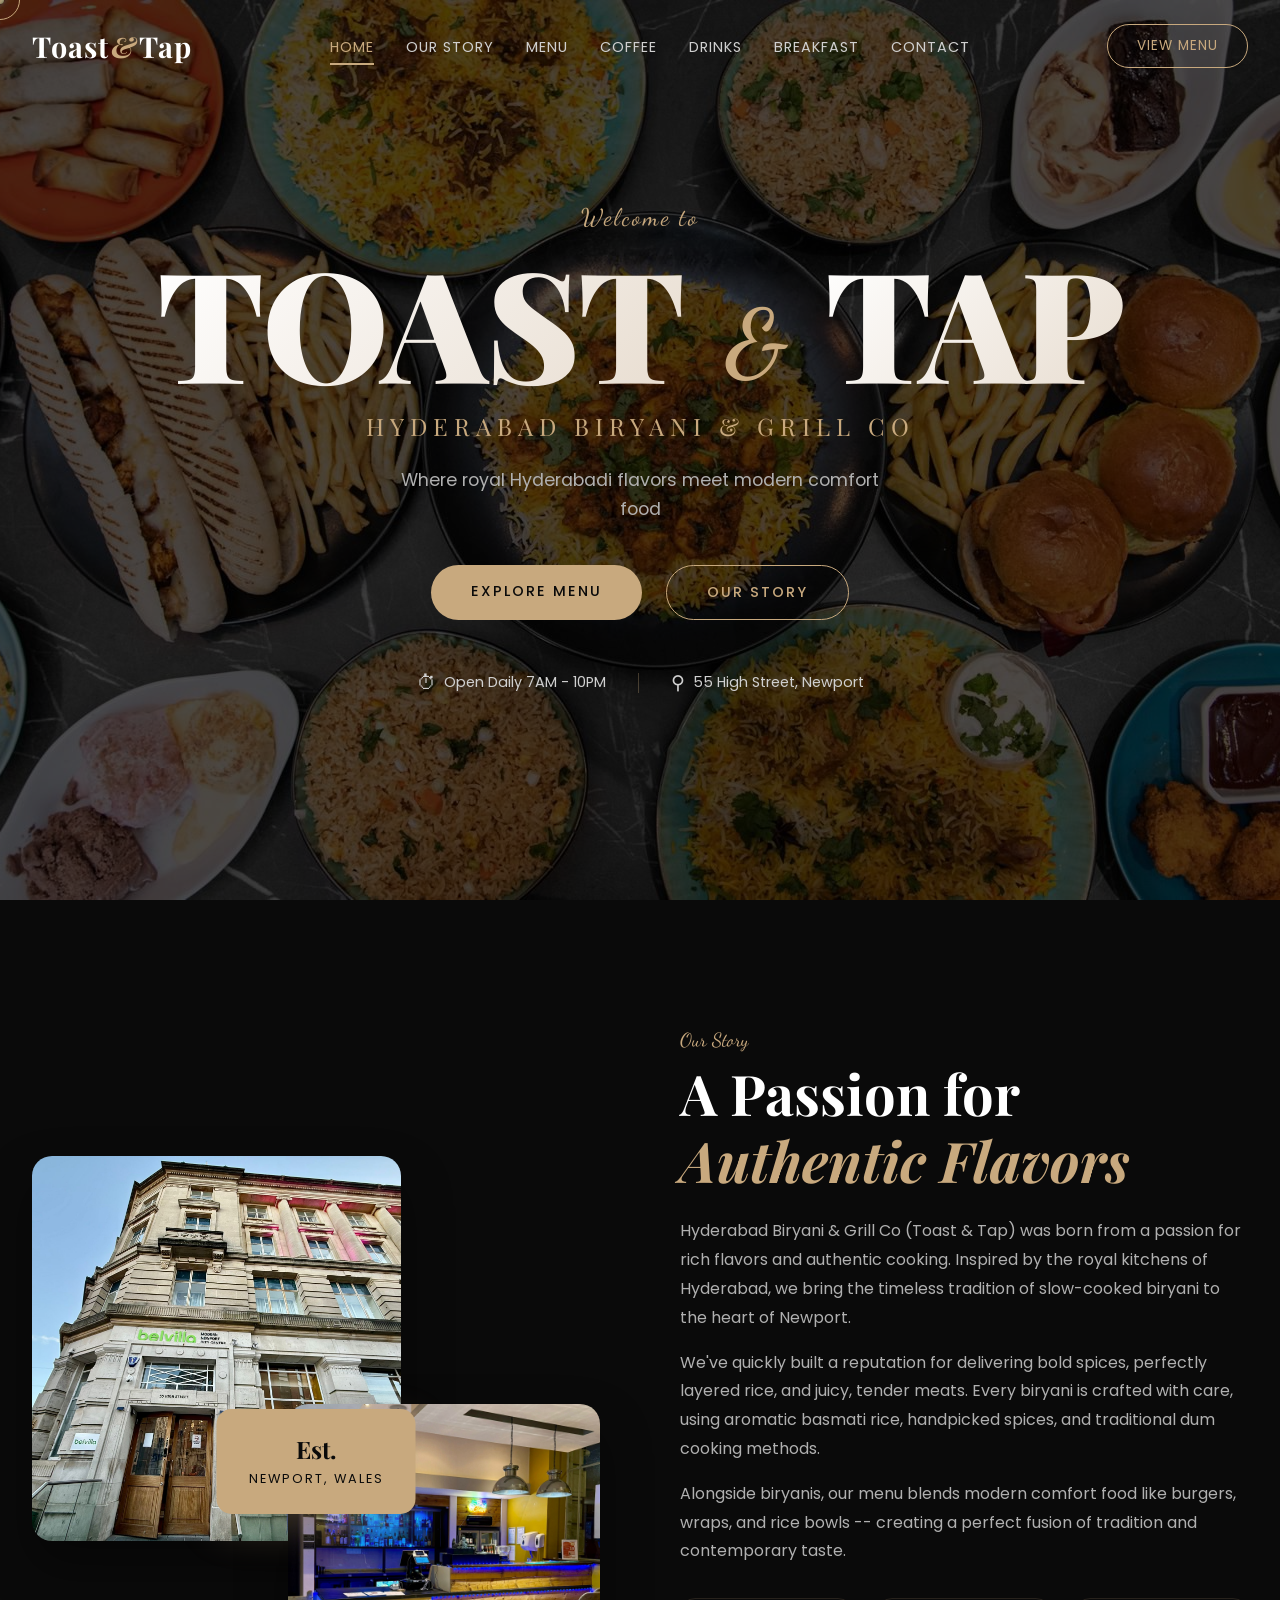
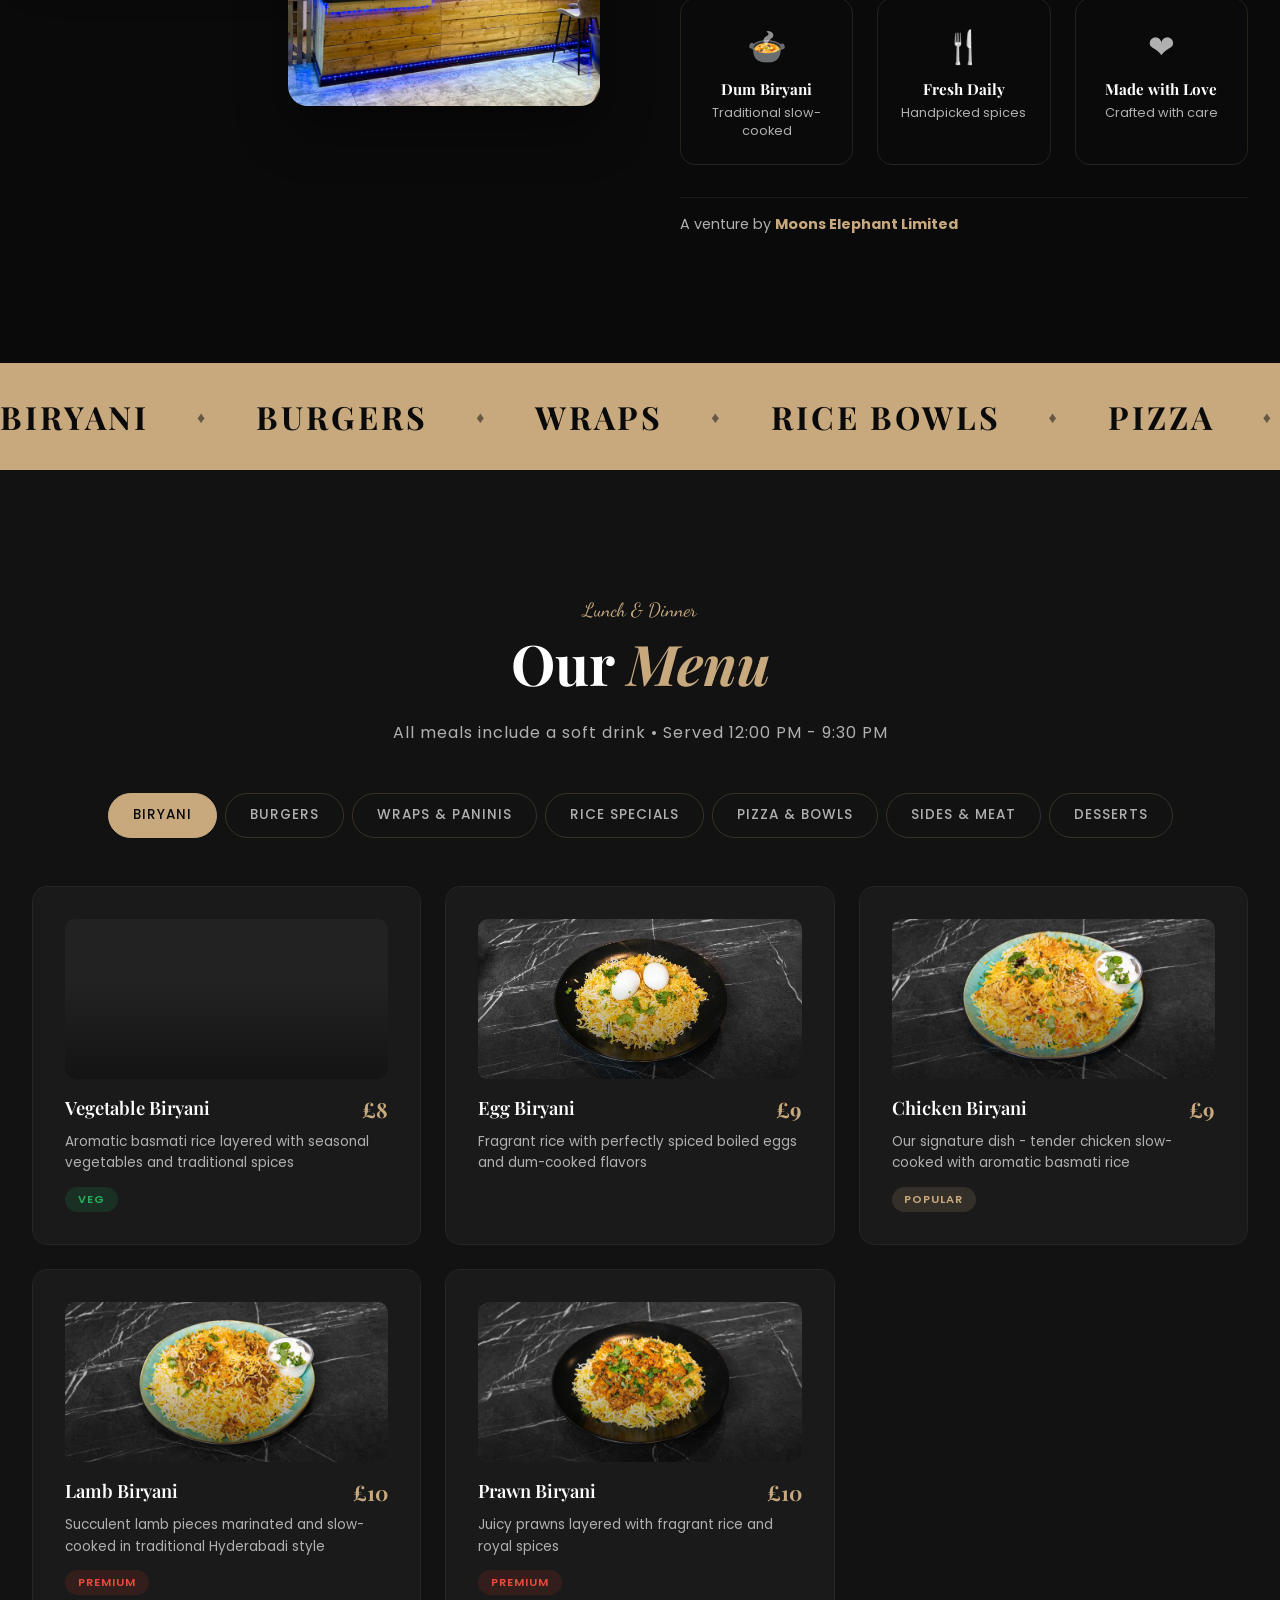
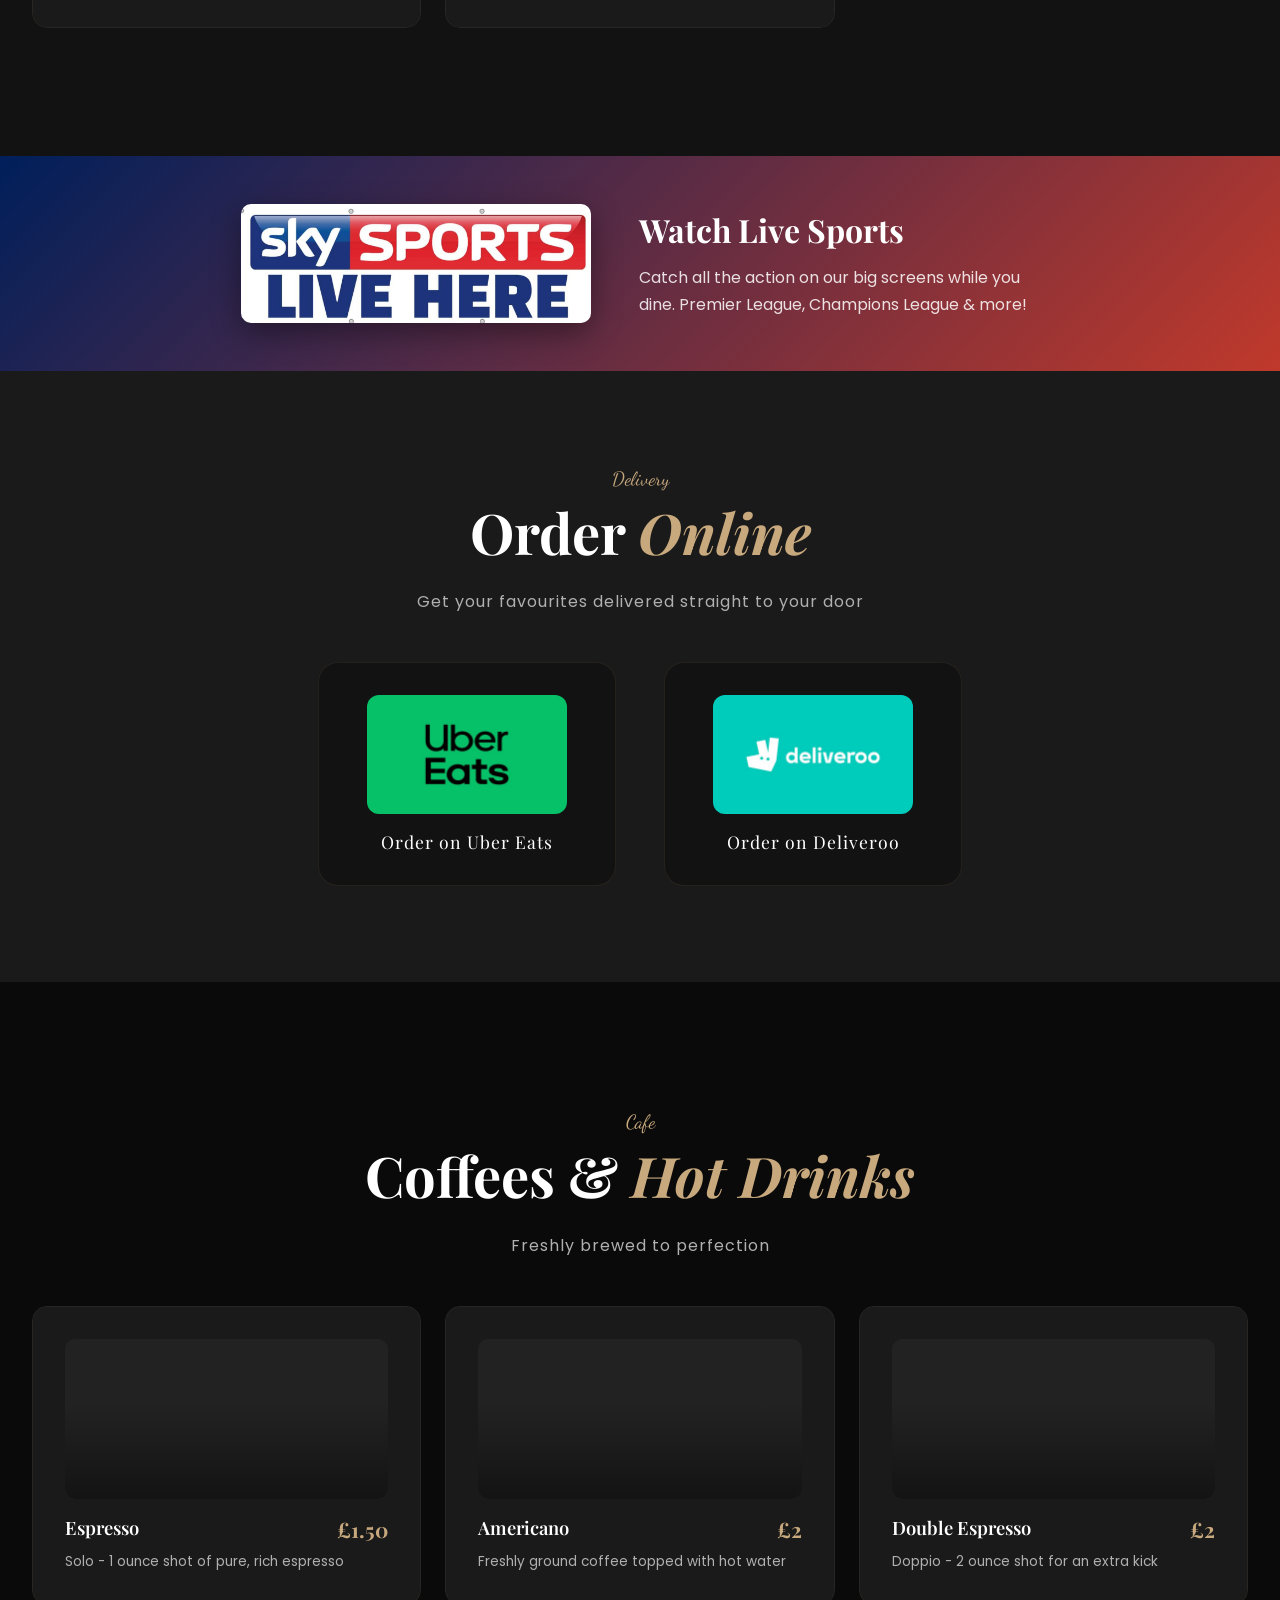
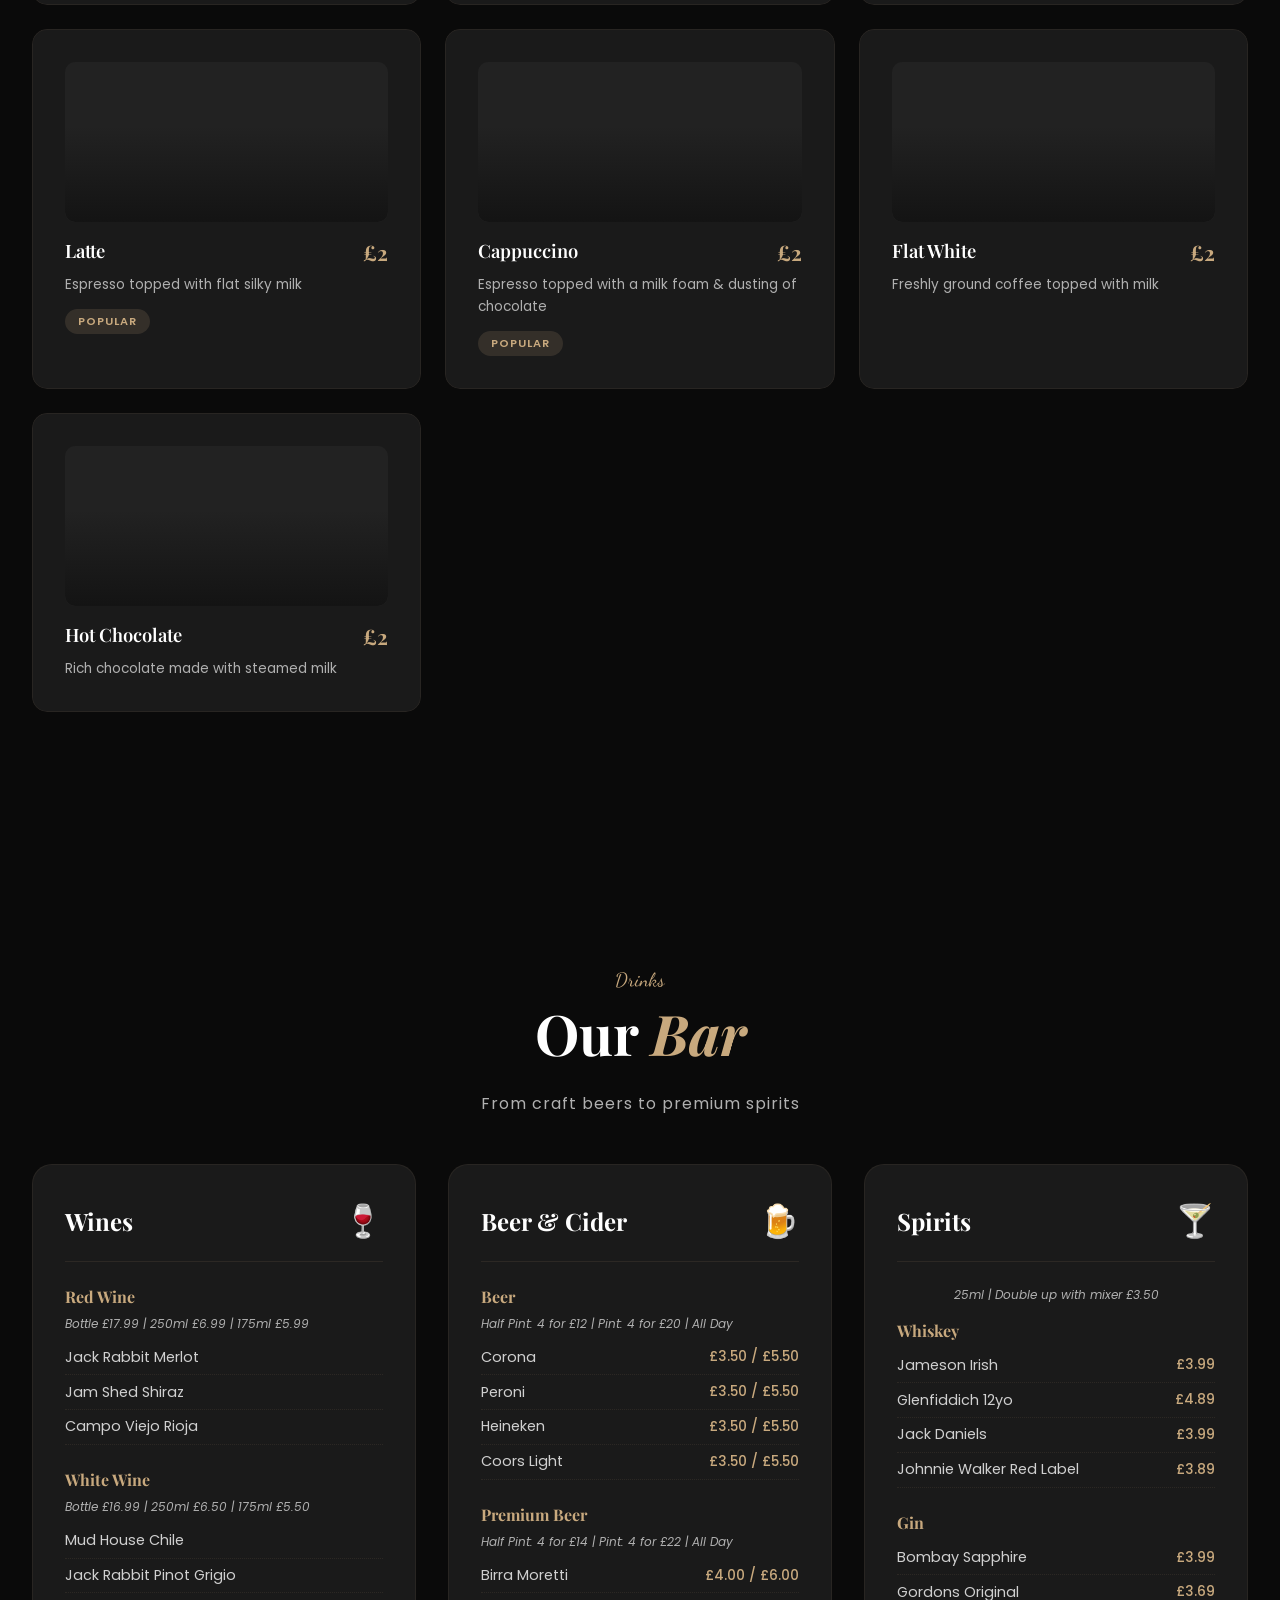
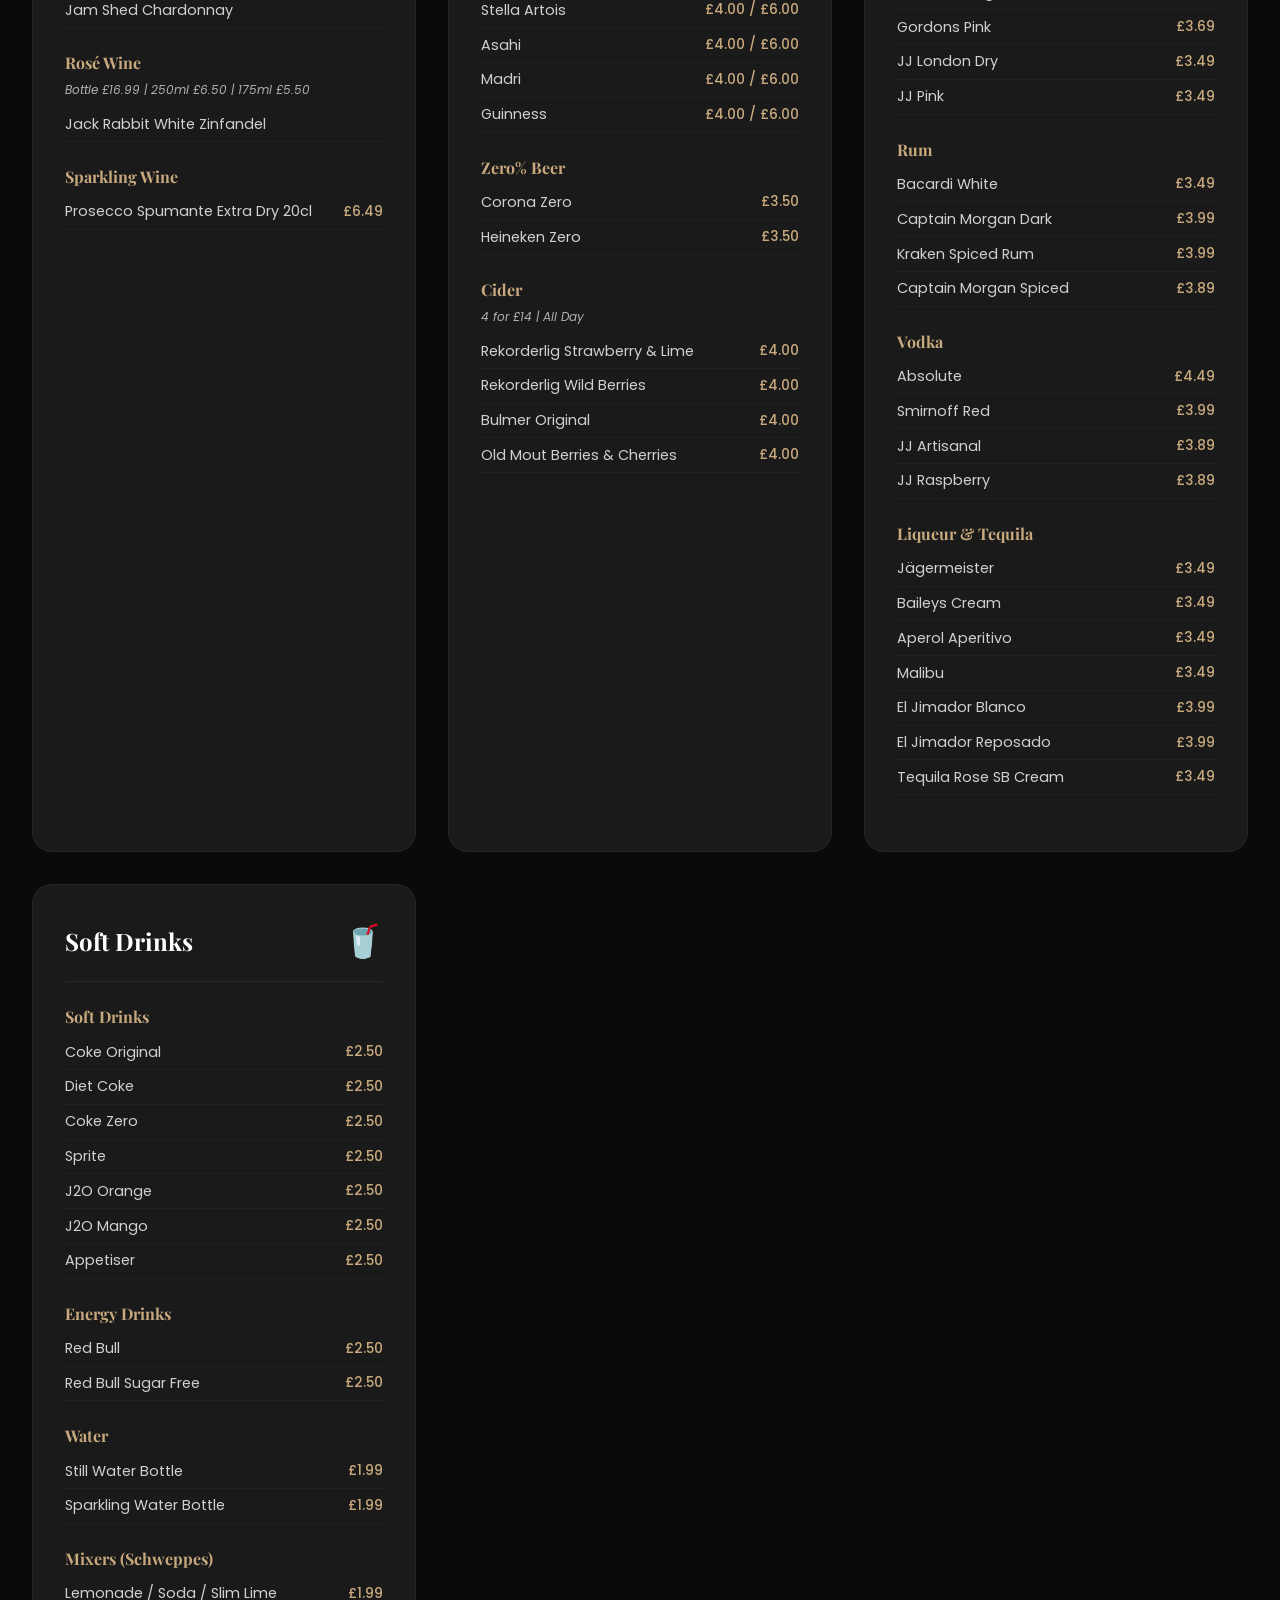
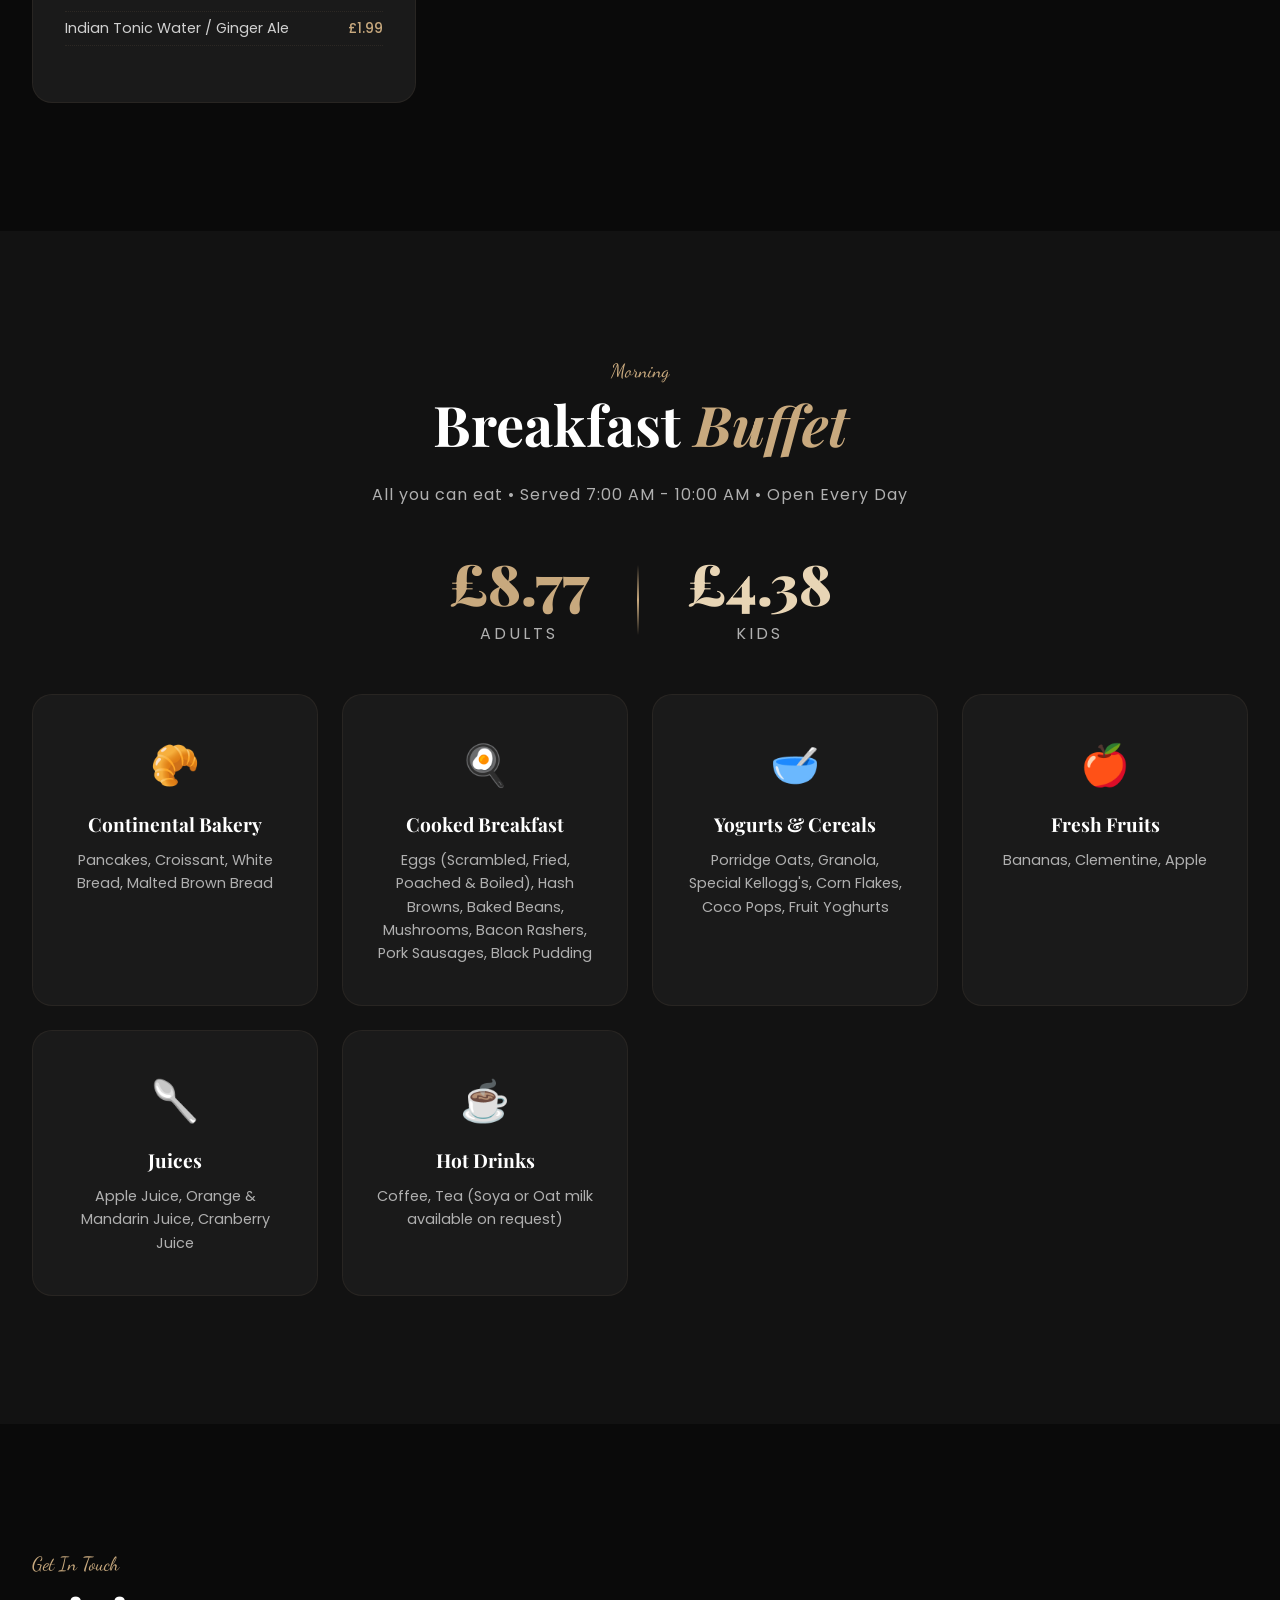
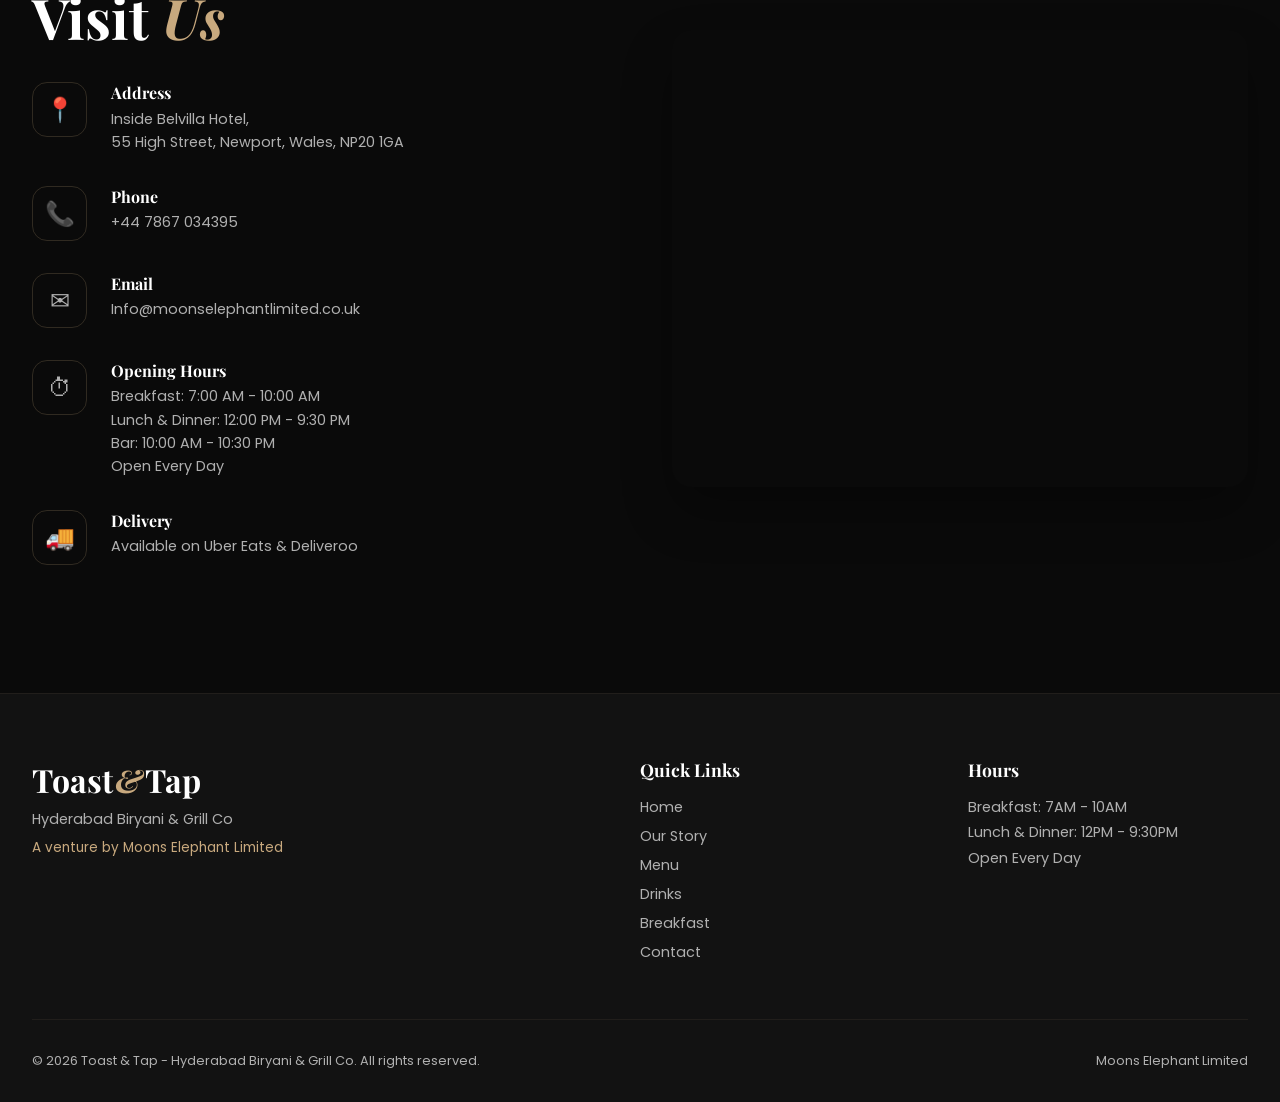
==== commit 852ab265: "Rename Cold Drinks to Juices with juice icon Co-Authored-By: Claude Opus 4.6 (1M context) <noreply@a" ====
--- a/index.html
+++ b/index.html
@@ -919,8 +919,8 @@
                     <p>Bananas, Clementine, Apple</p>
                 </div>
                 <div class="breakfast-card">
-                    <div class="breakfast-card-icon">&#129479;</div>
-                    <h3>Cold Drinks</h3>
+                    <div class="breakfast-card-icon">&#129348;</div>
+                    <h3>Juices</h3>
                     <p>Apple Juice, Orange & Mandarin Juice, Cranberry Juice</p>
                 </div>
                 <div class="breakfast-card">
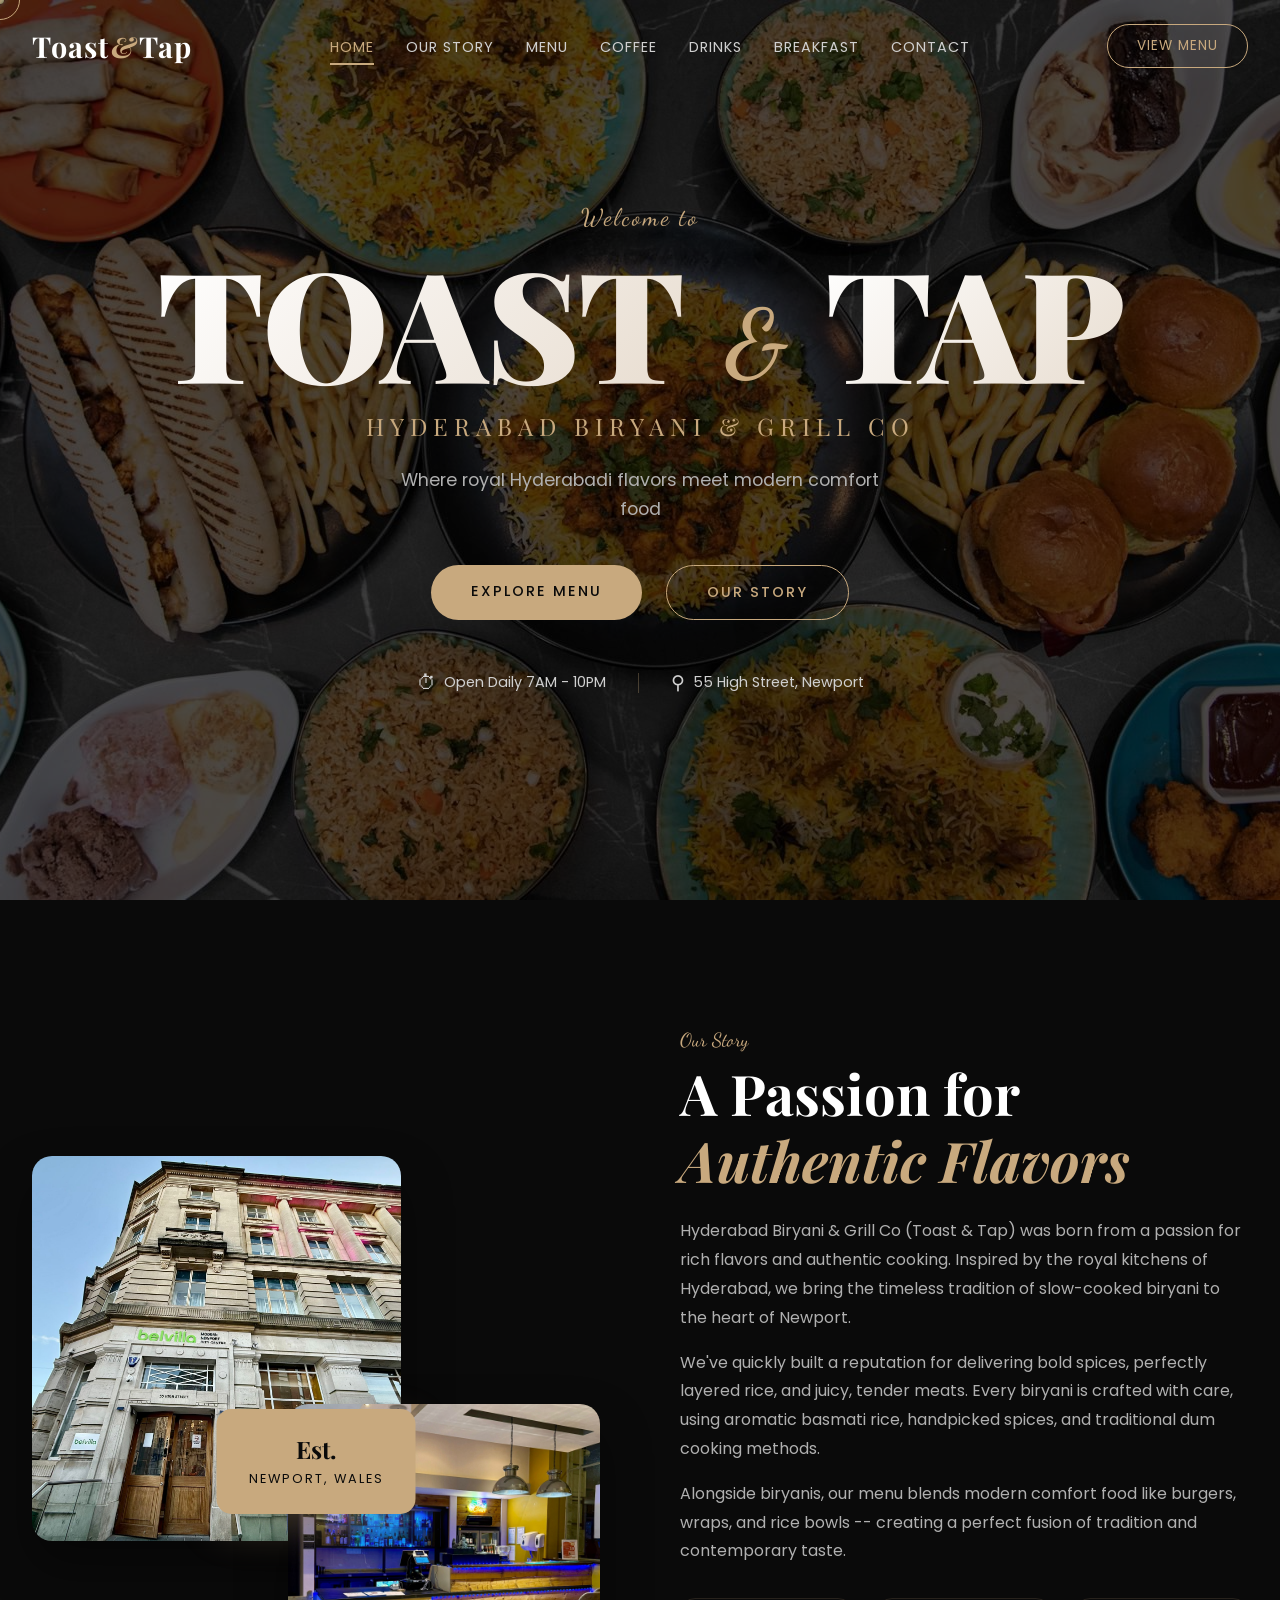
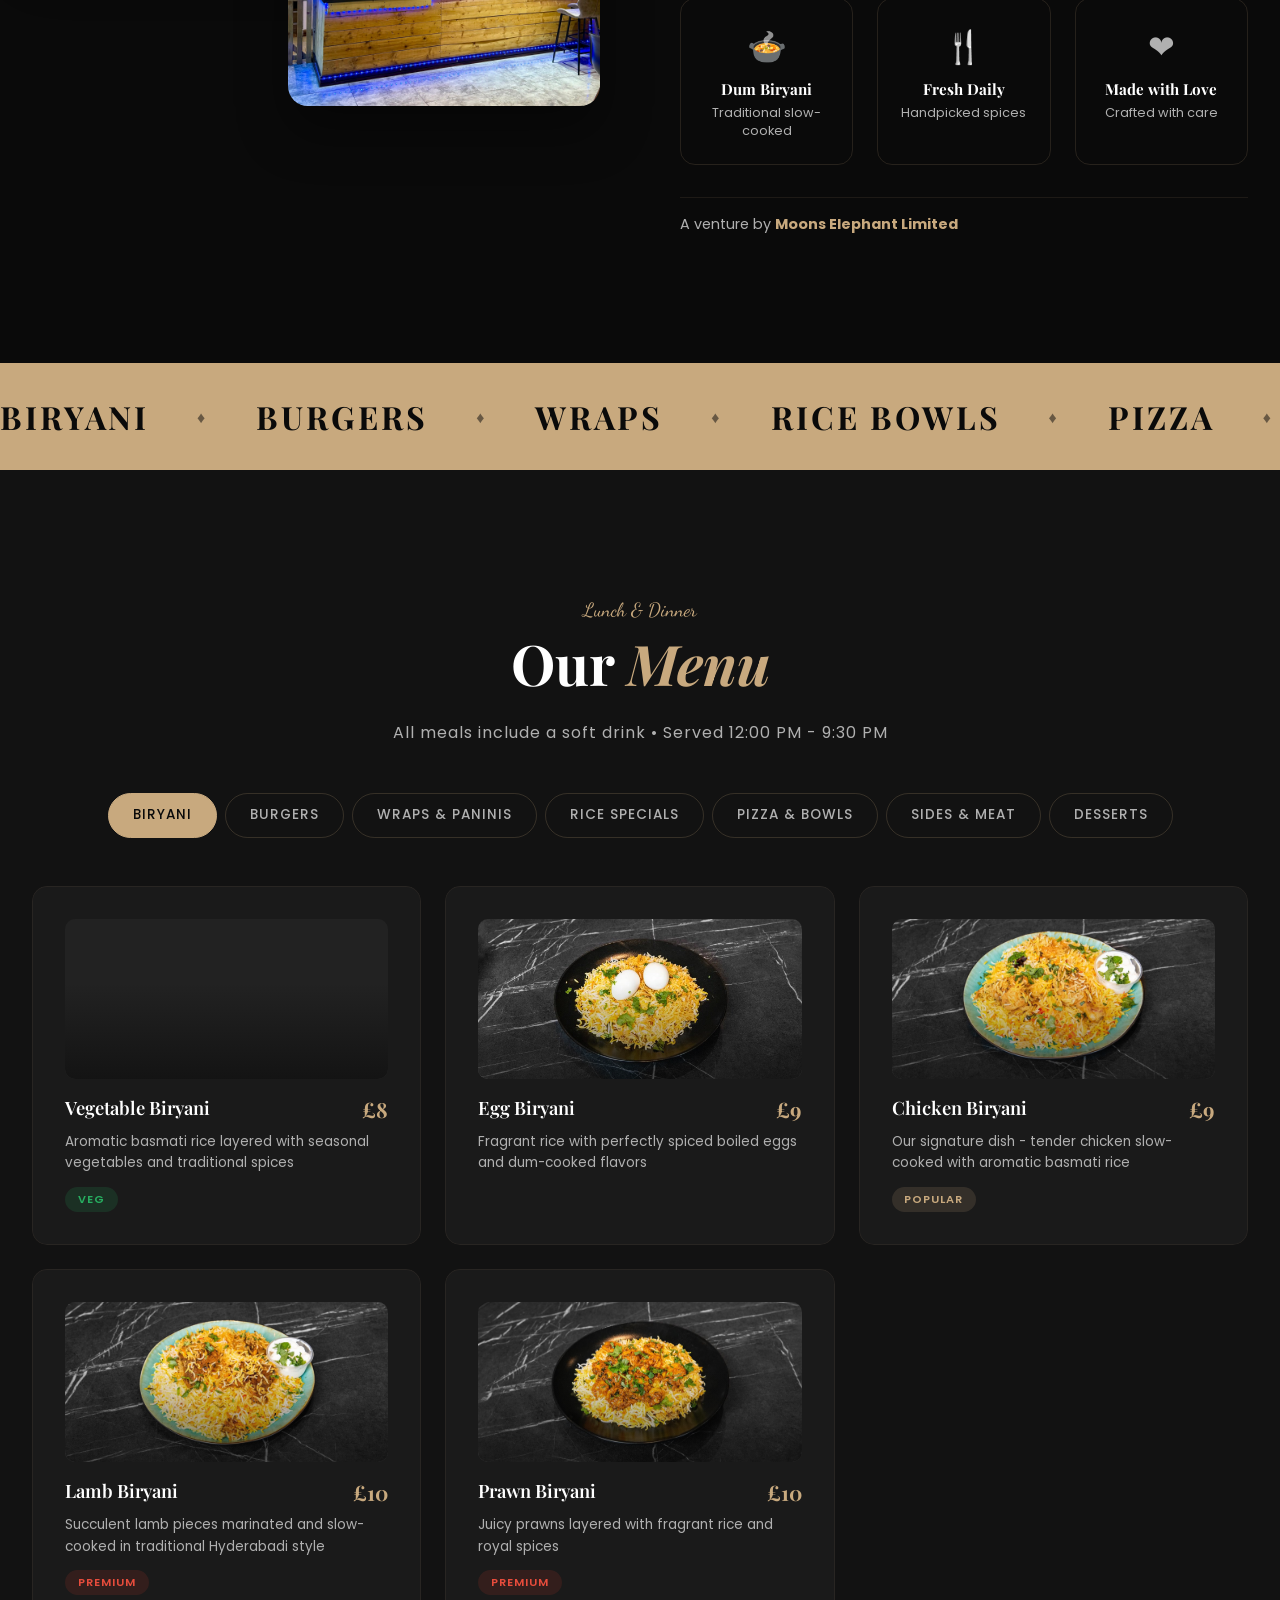
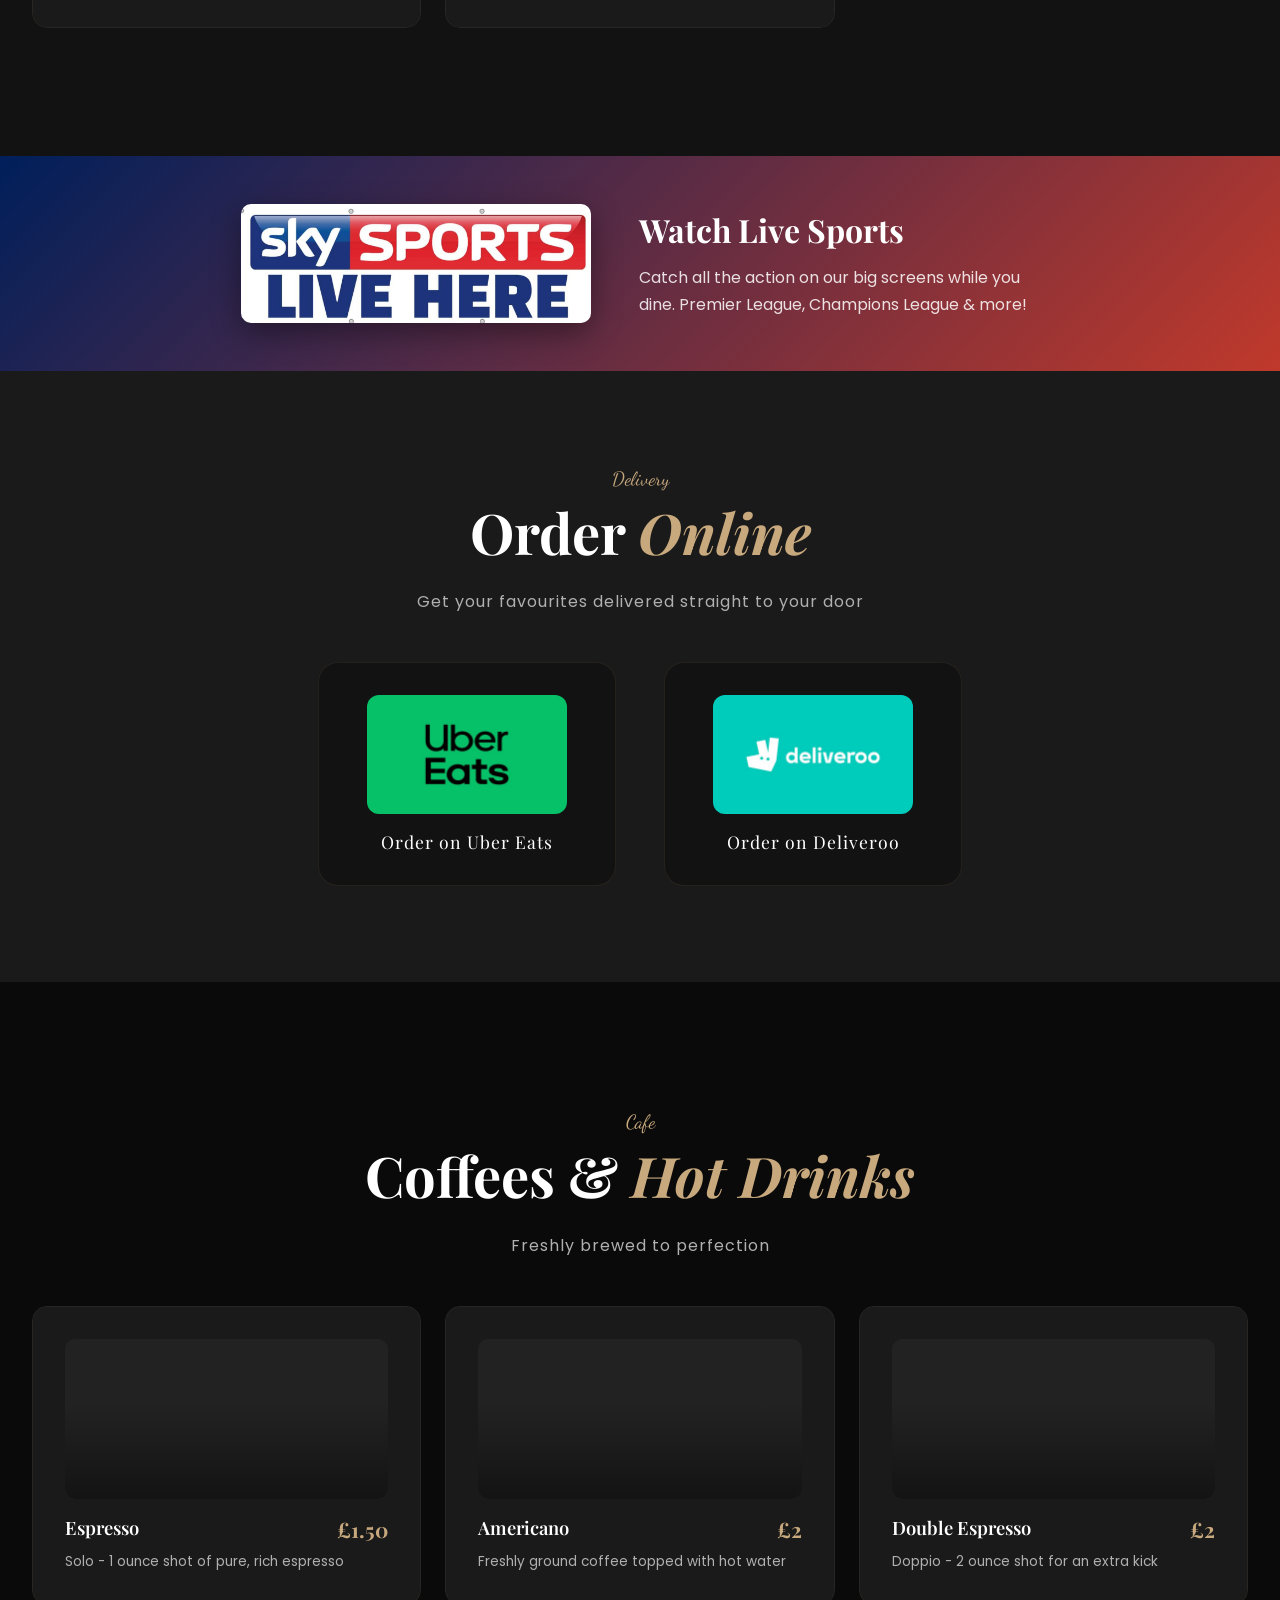
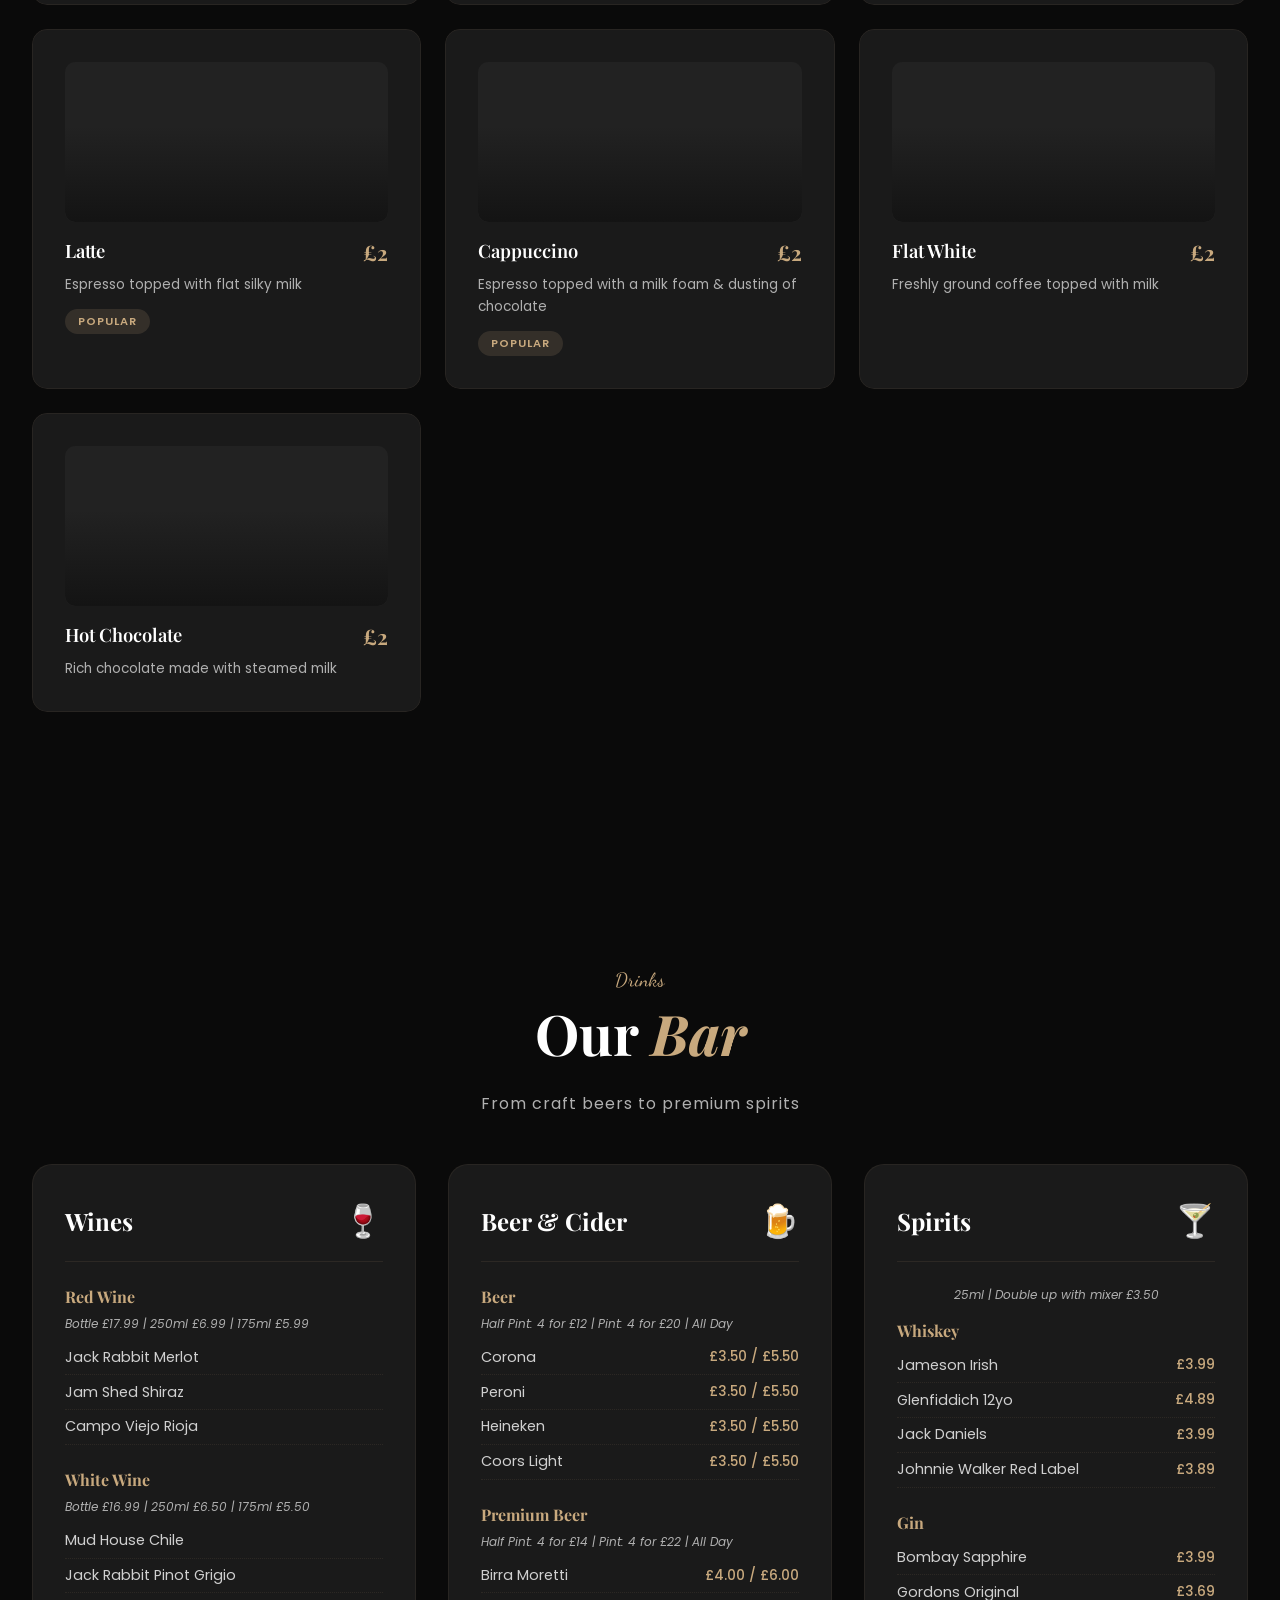
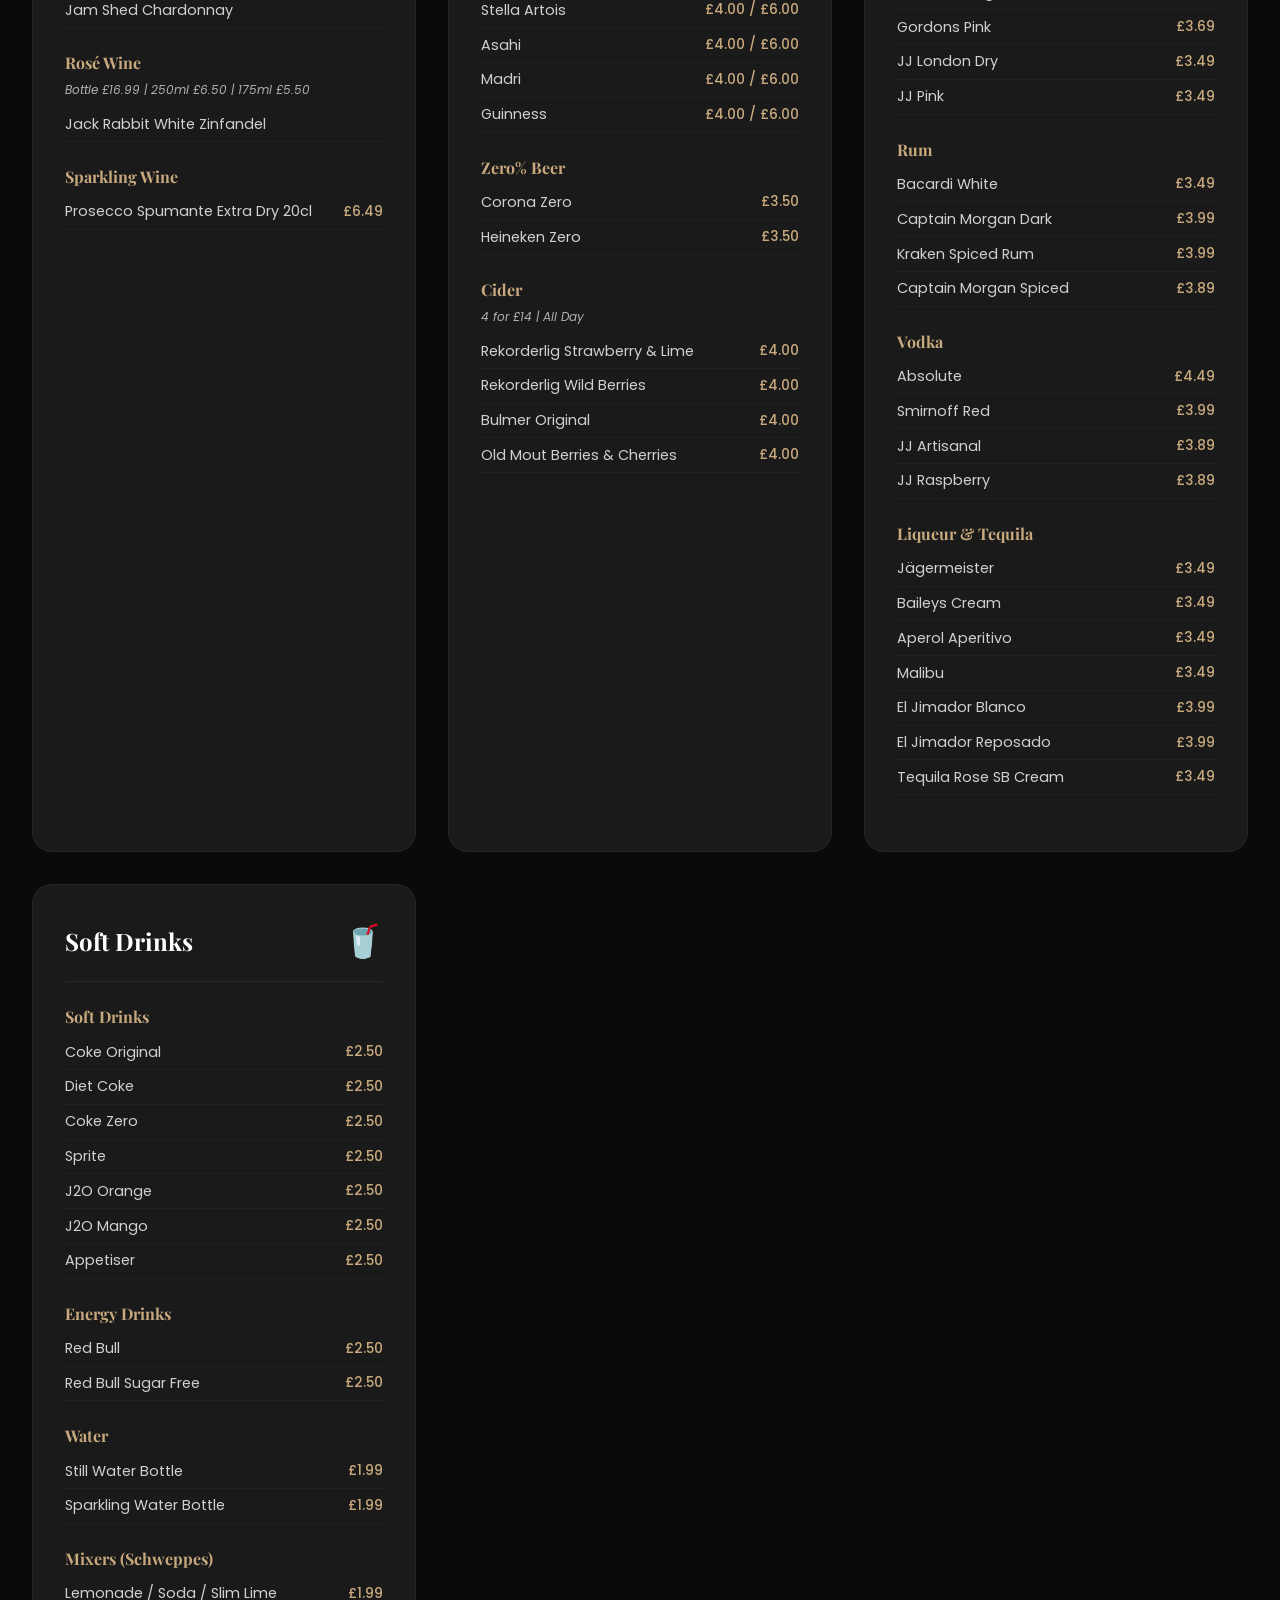
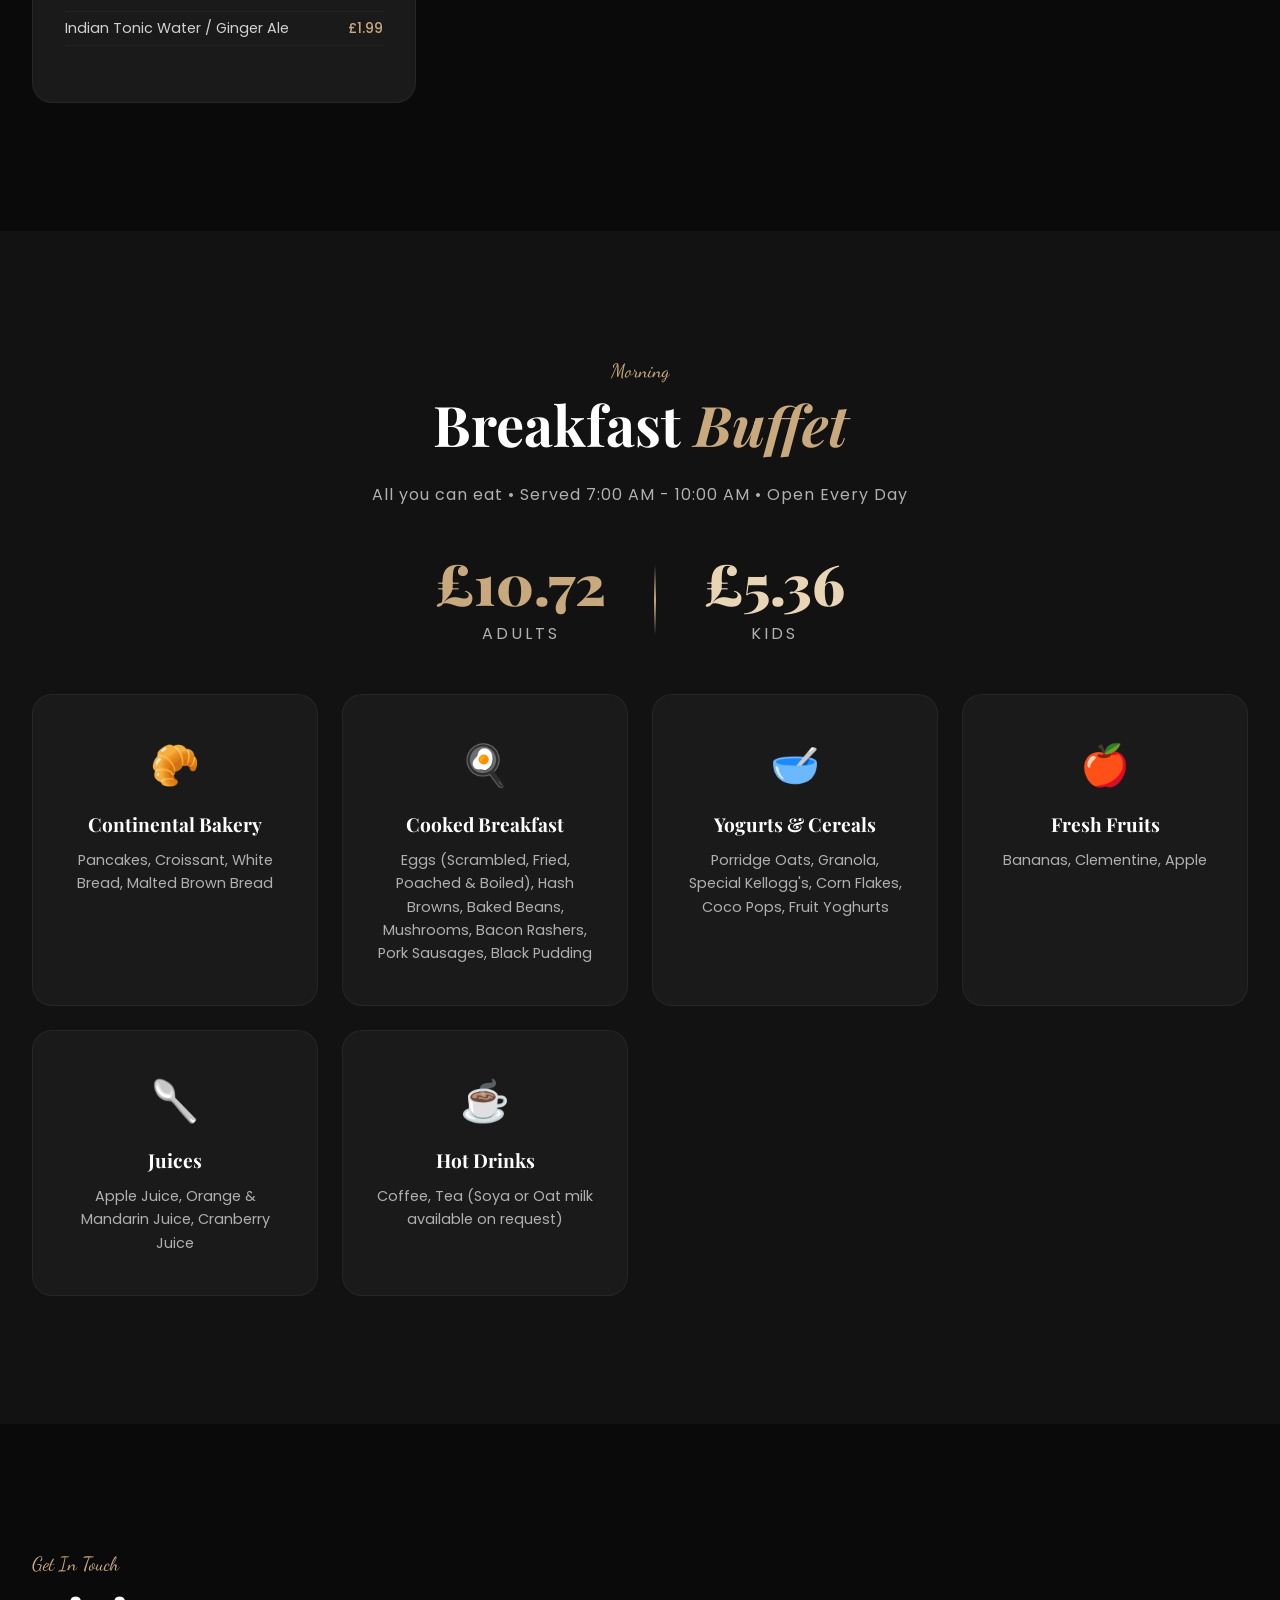
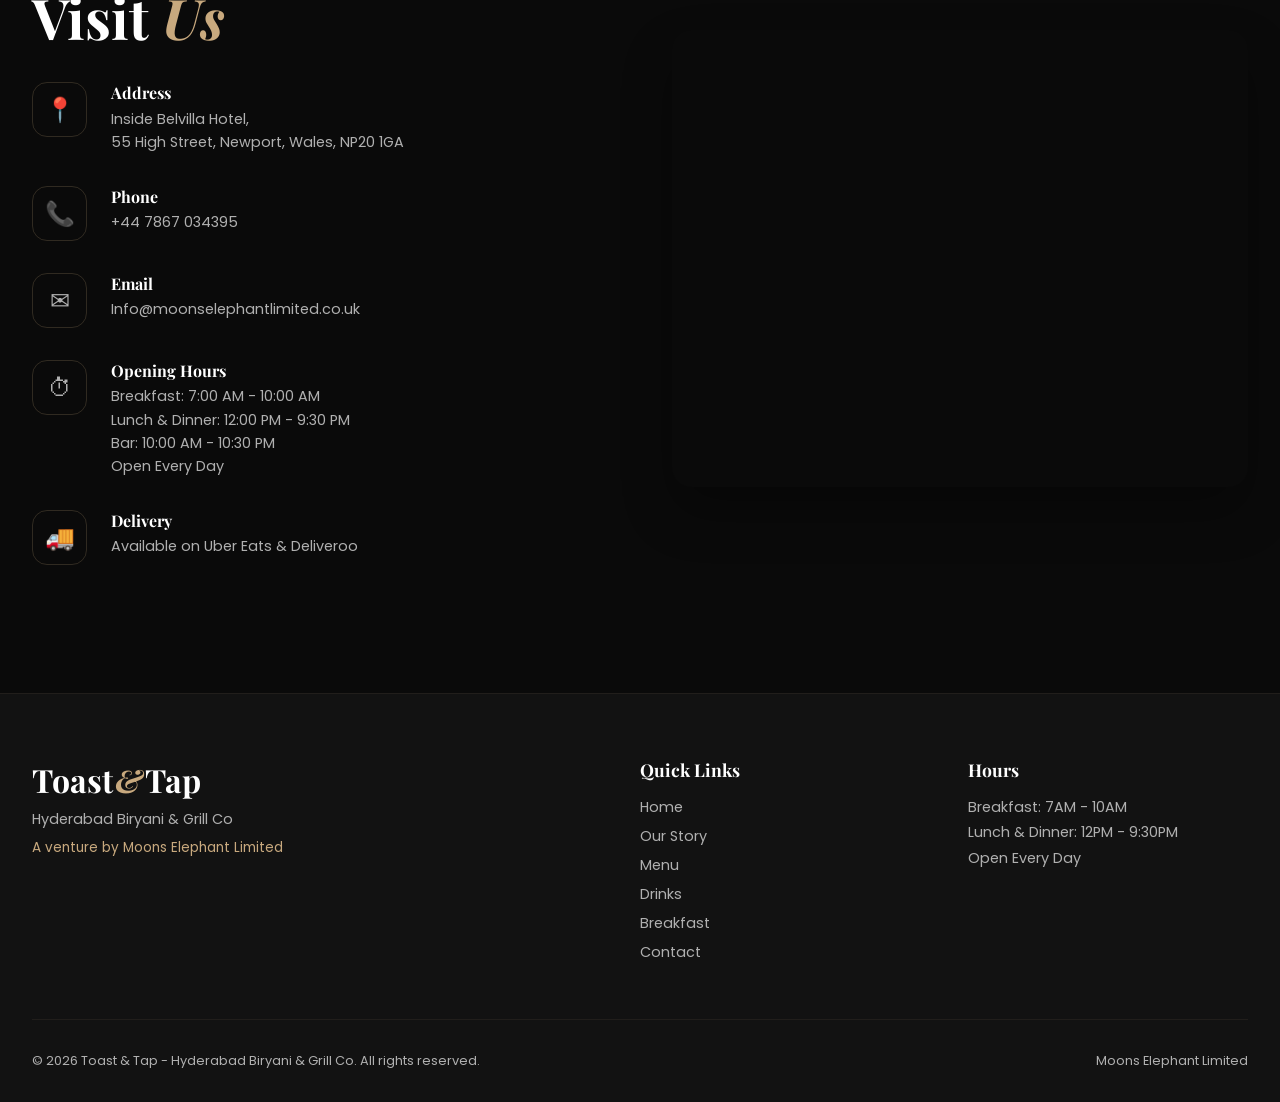
==== commit 9e489a75: "Add cache-busting version to CSS and JS links Co-Authored-By: Claude Opus 4.6 (1M context) <noreply@" ====
--- a/index.html
+++ b/index.html
@@ -7,7 +7,7 @@
     <link rel="preconnect" href="https://fonts.googleapis.com">
     <link rel="preconnect" href="https://fonts.gstatic.com" crossorigin>
     <link href="https://fonts.googleapis.com/css2?family=Playfair+Display:ital,wght@0,400;0,700;0,900;1,400&family=Poppins:wght@300;400;500;600;700&family=Dancing+Script:wght@700&display=swap" rel="stylesheet">
-    <link rel="stylesheet" href="styles.css">
+    <link rel="stylesheet" href="styles.css?v=2.0">
 </head>
 <body>
     <!-- Custom Cursor -->
@@ -1016,6 +1016,6 @@
         </div>
     </footer>
 
-    <script src="script.js"></script>
+    <script src="script.js?v=2.0"></script>
 </body>
 </html>
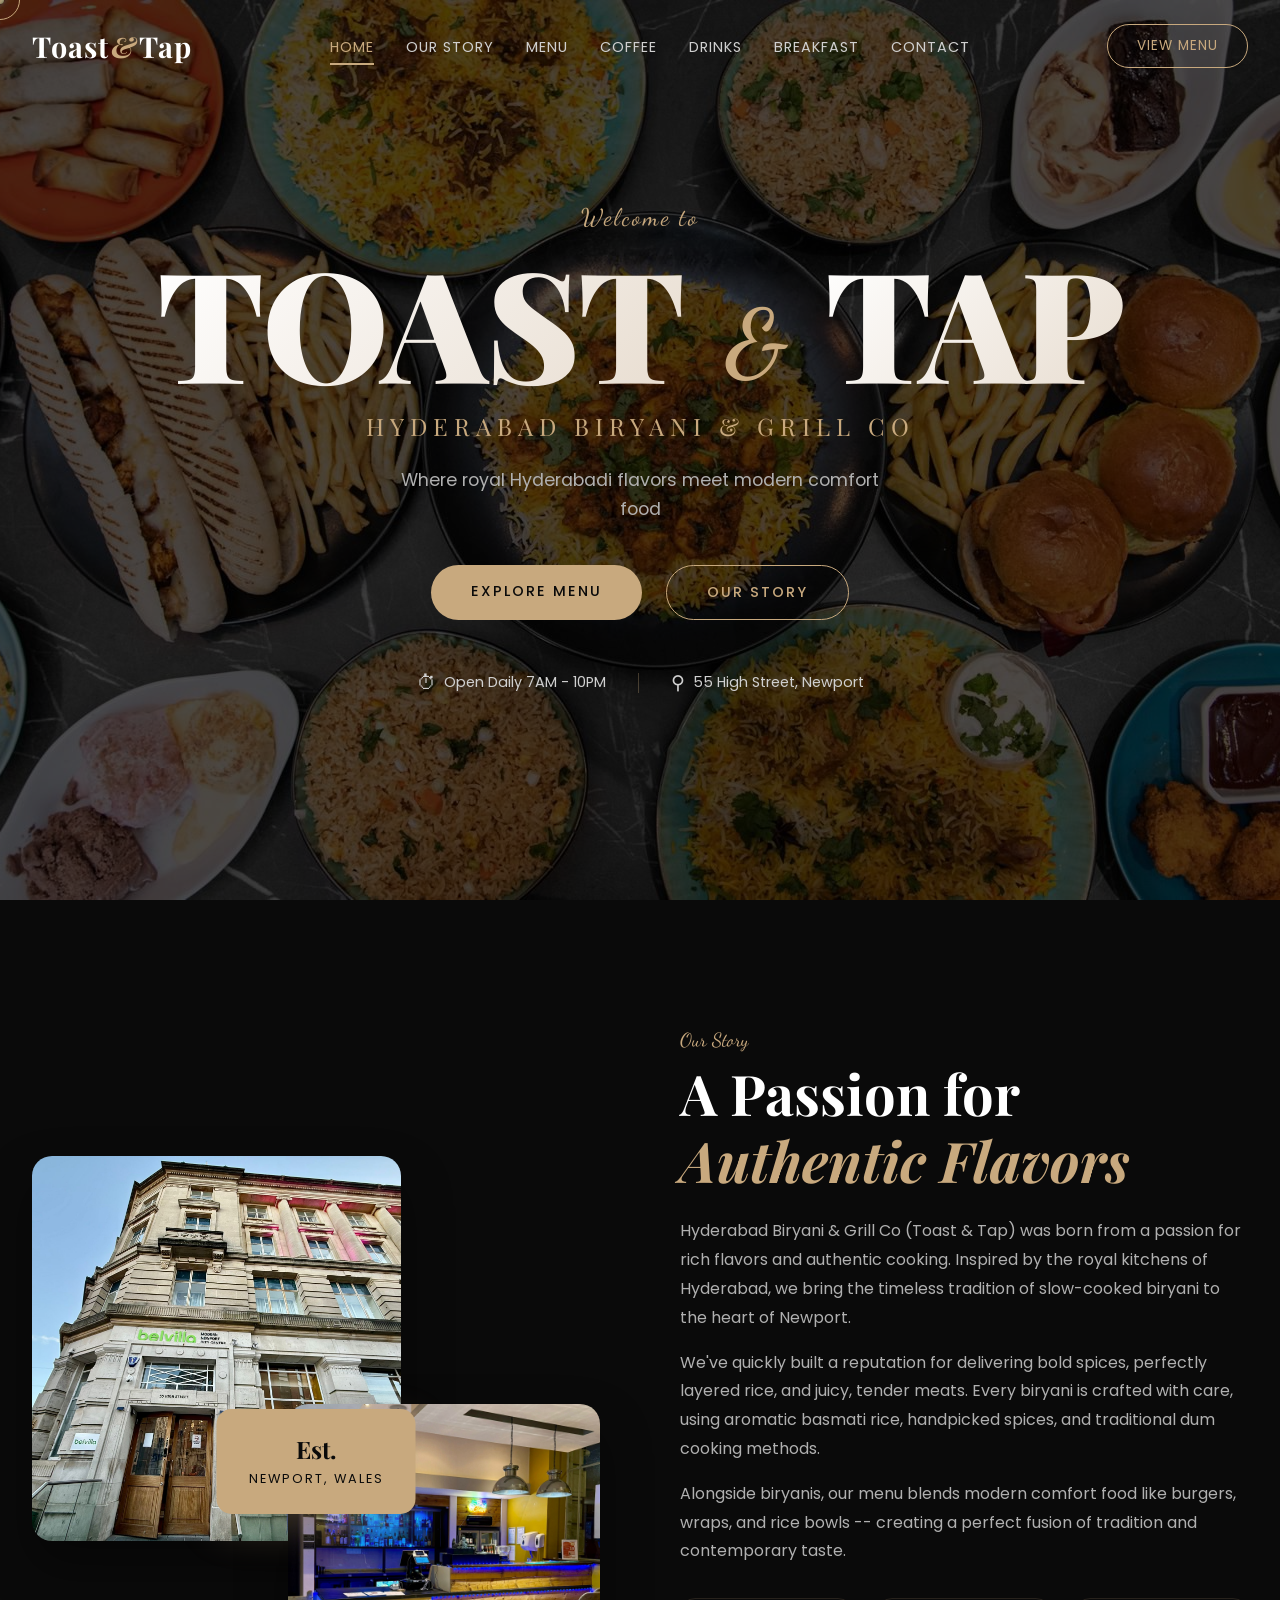
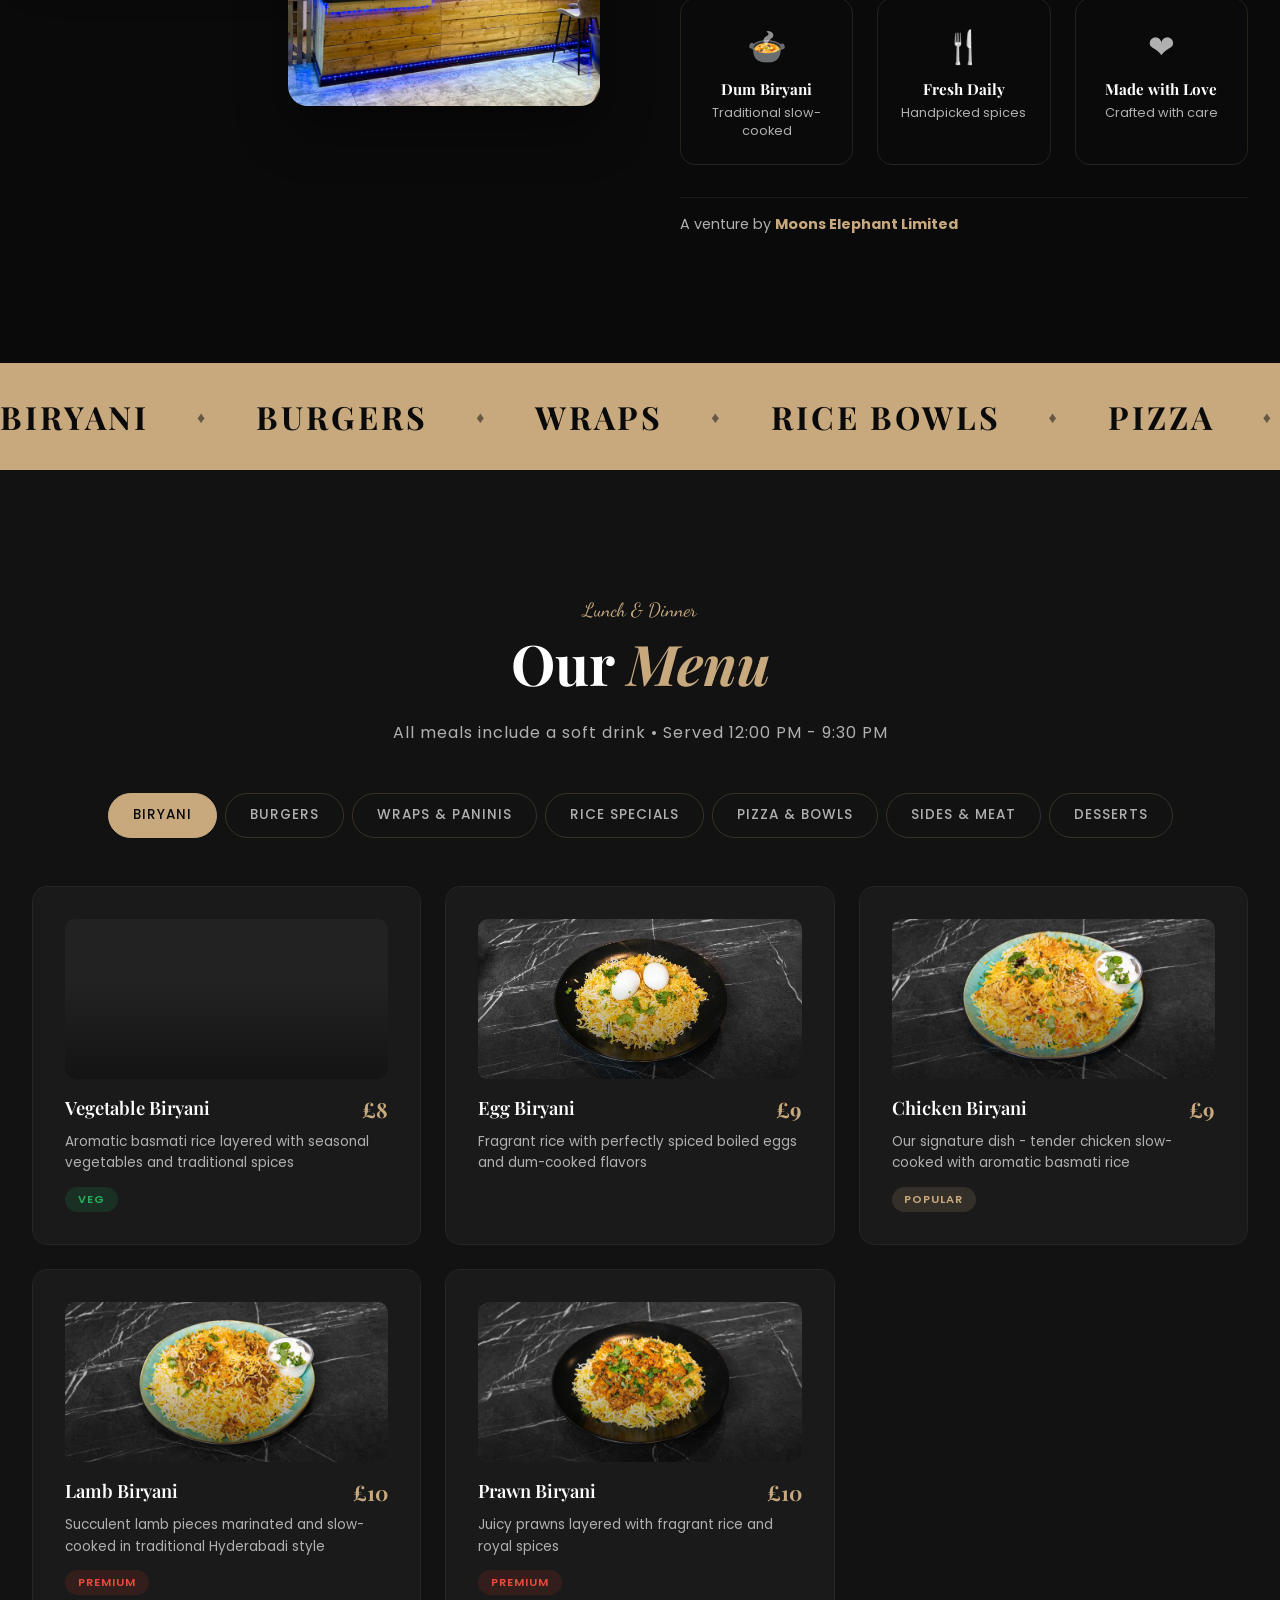
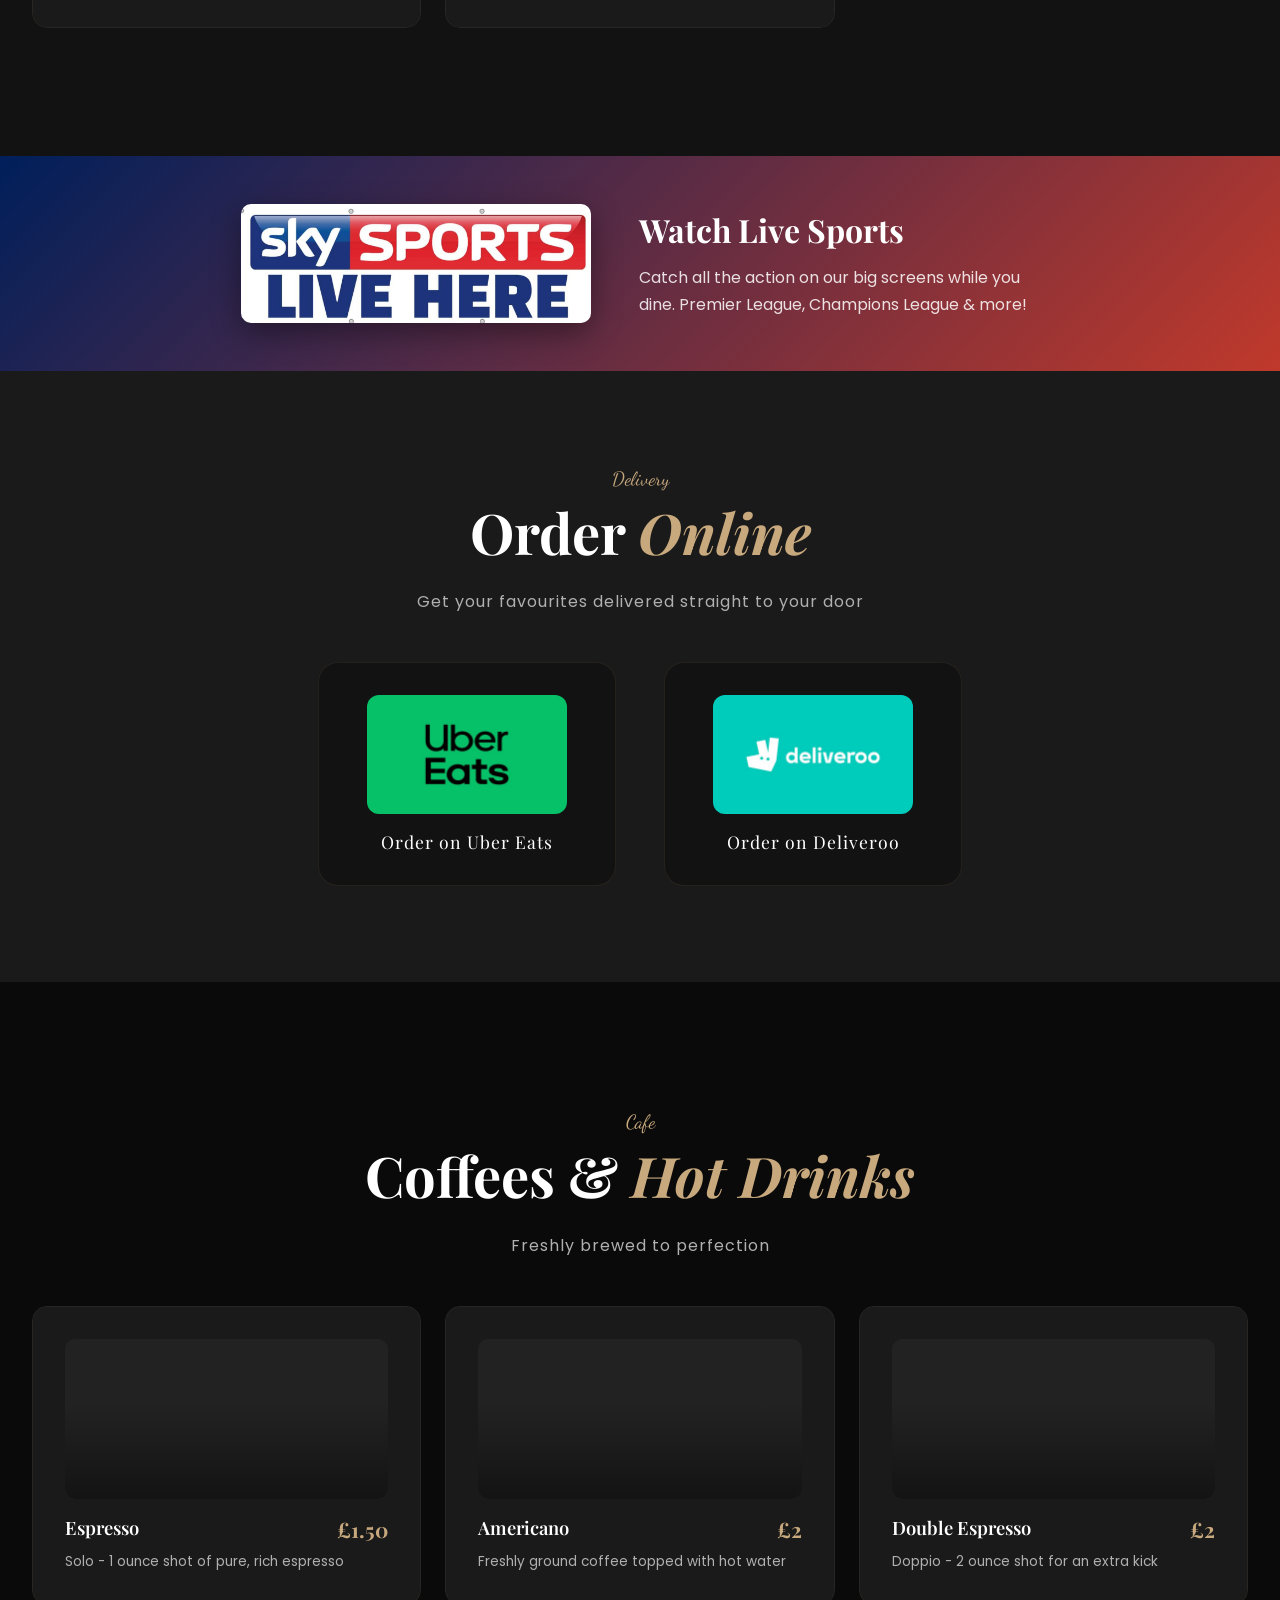
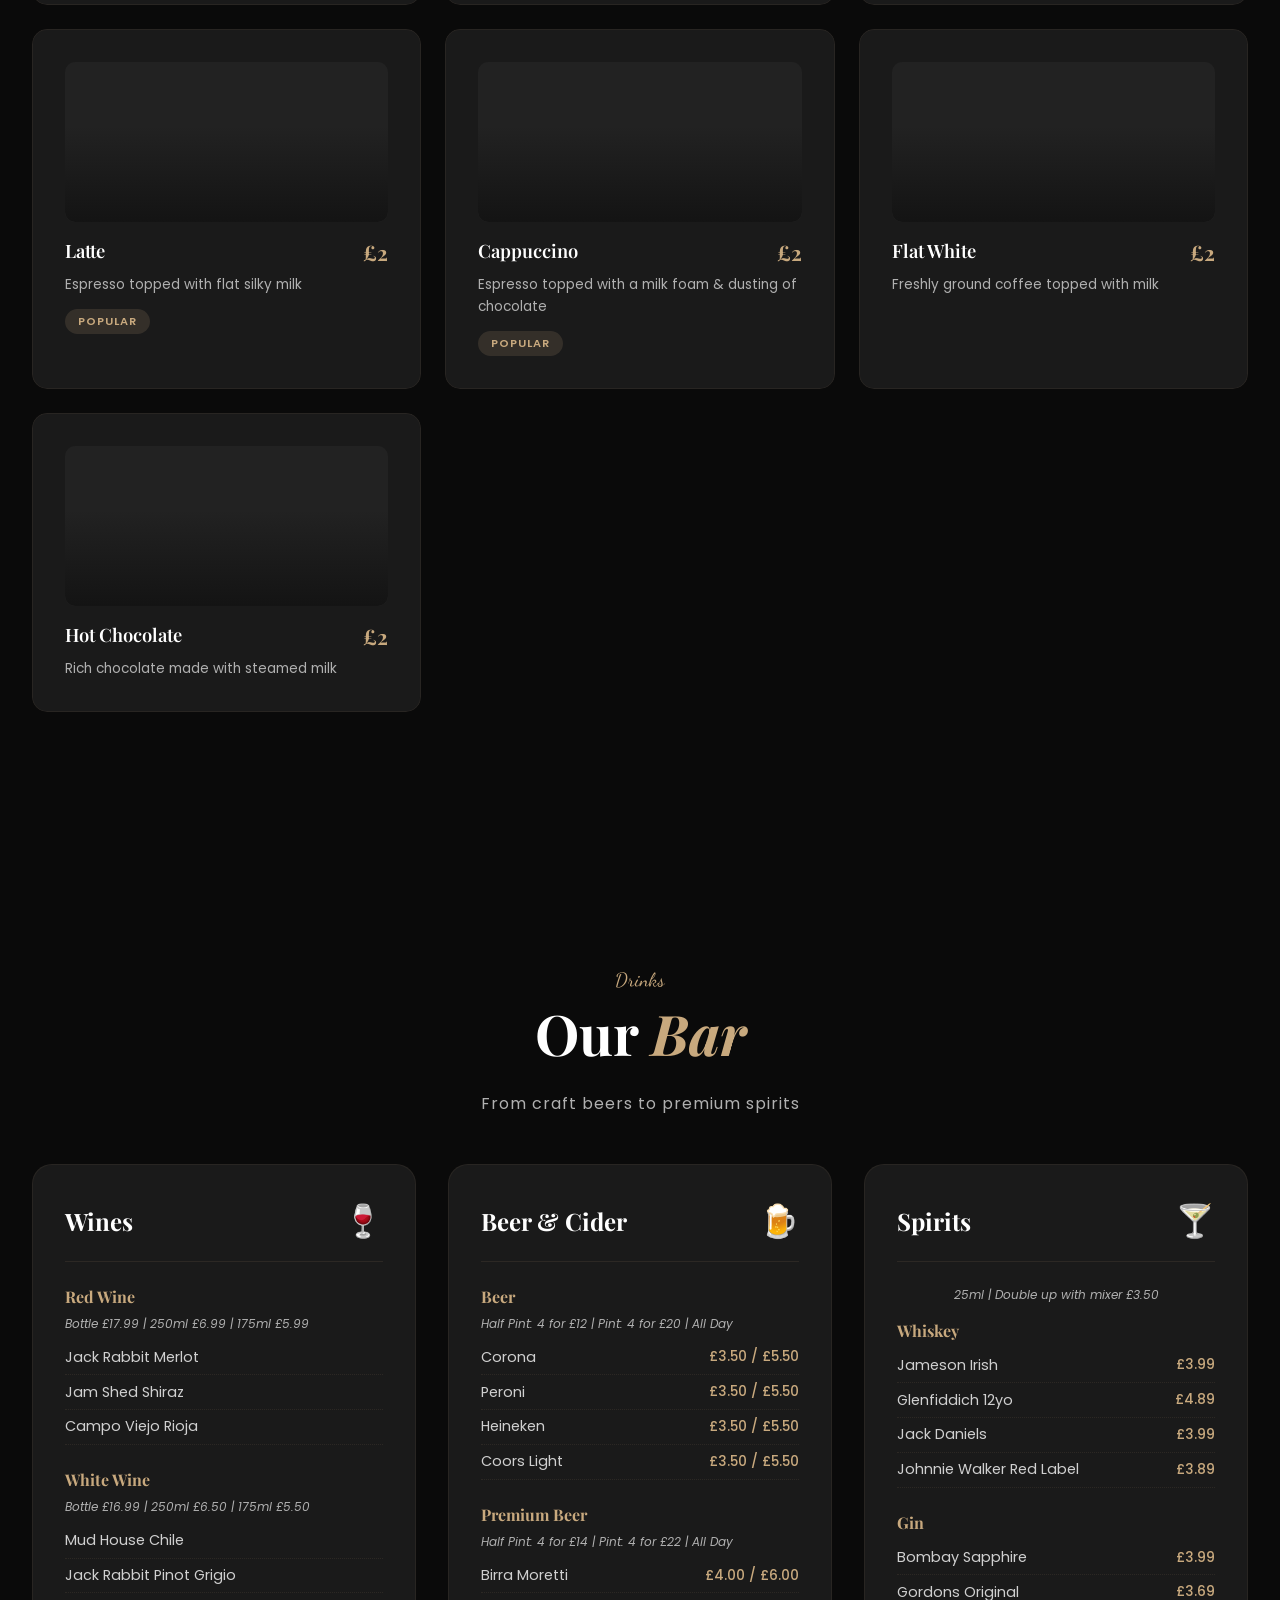
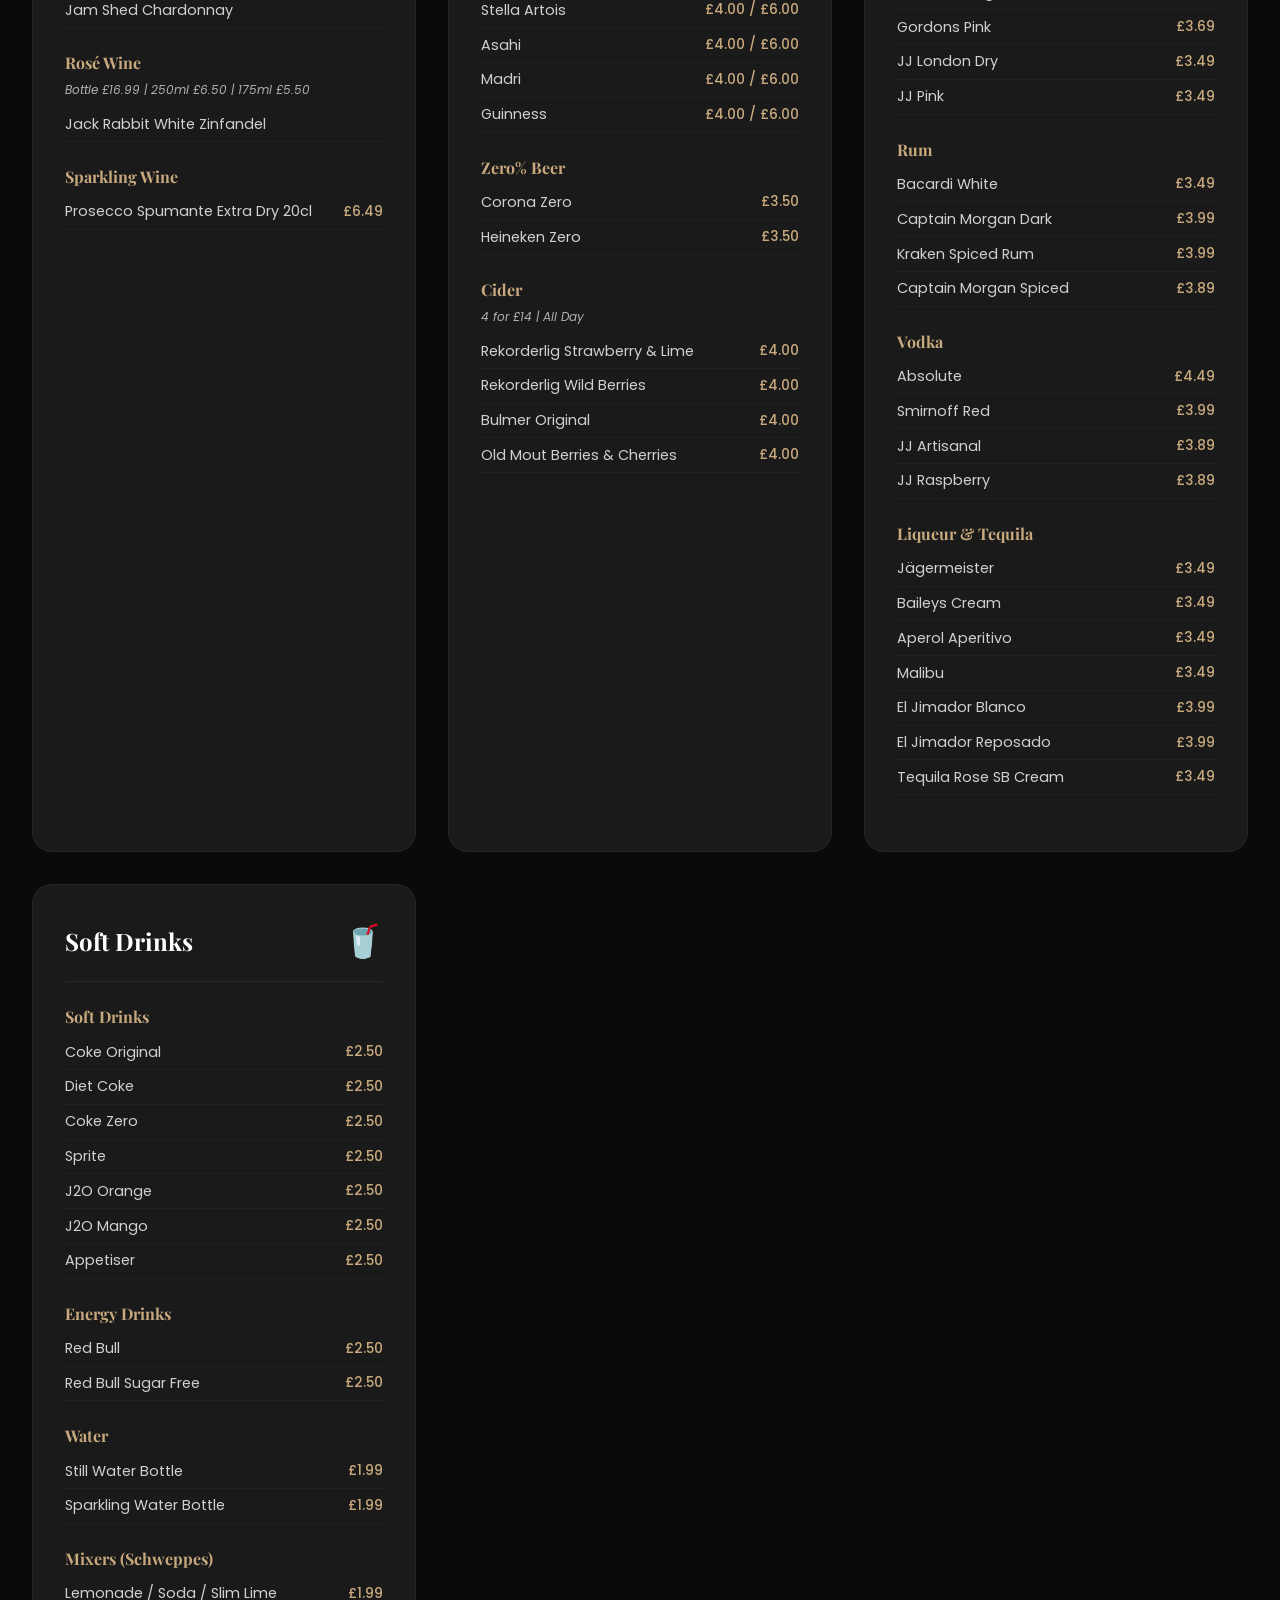
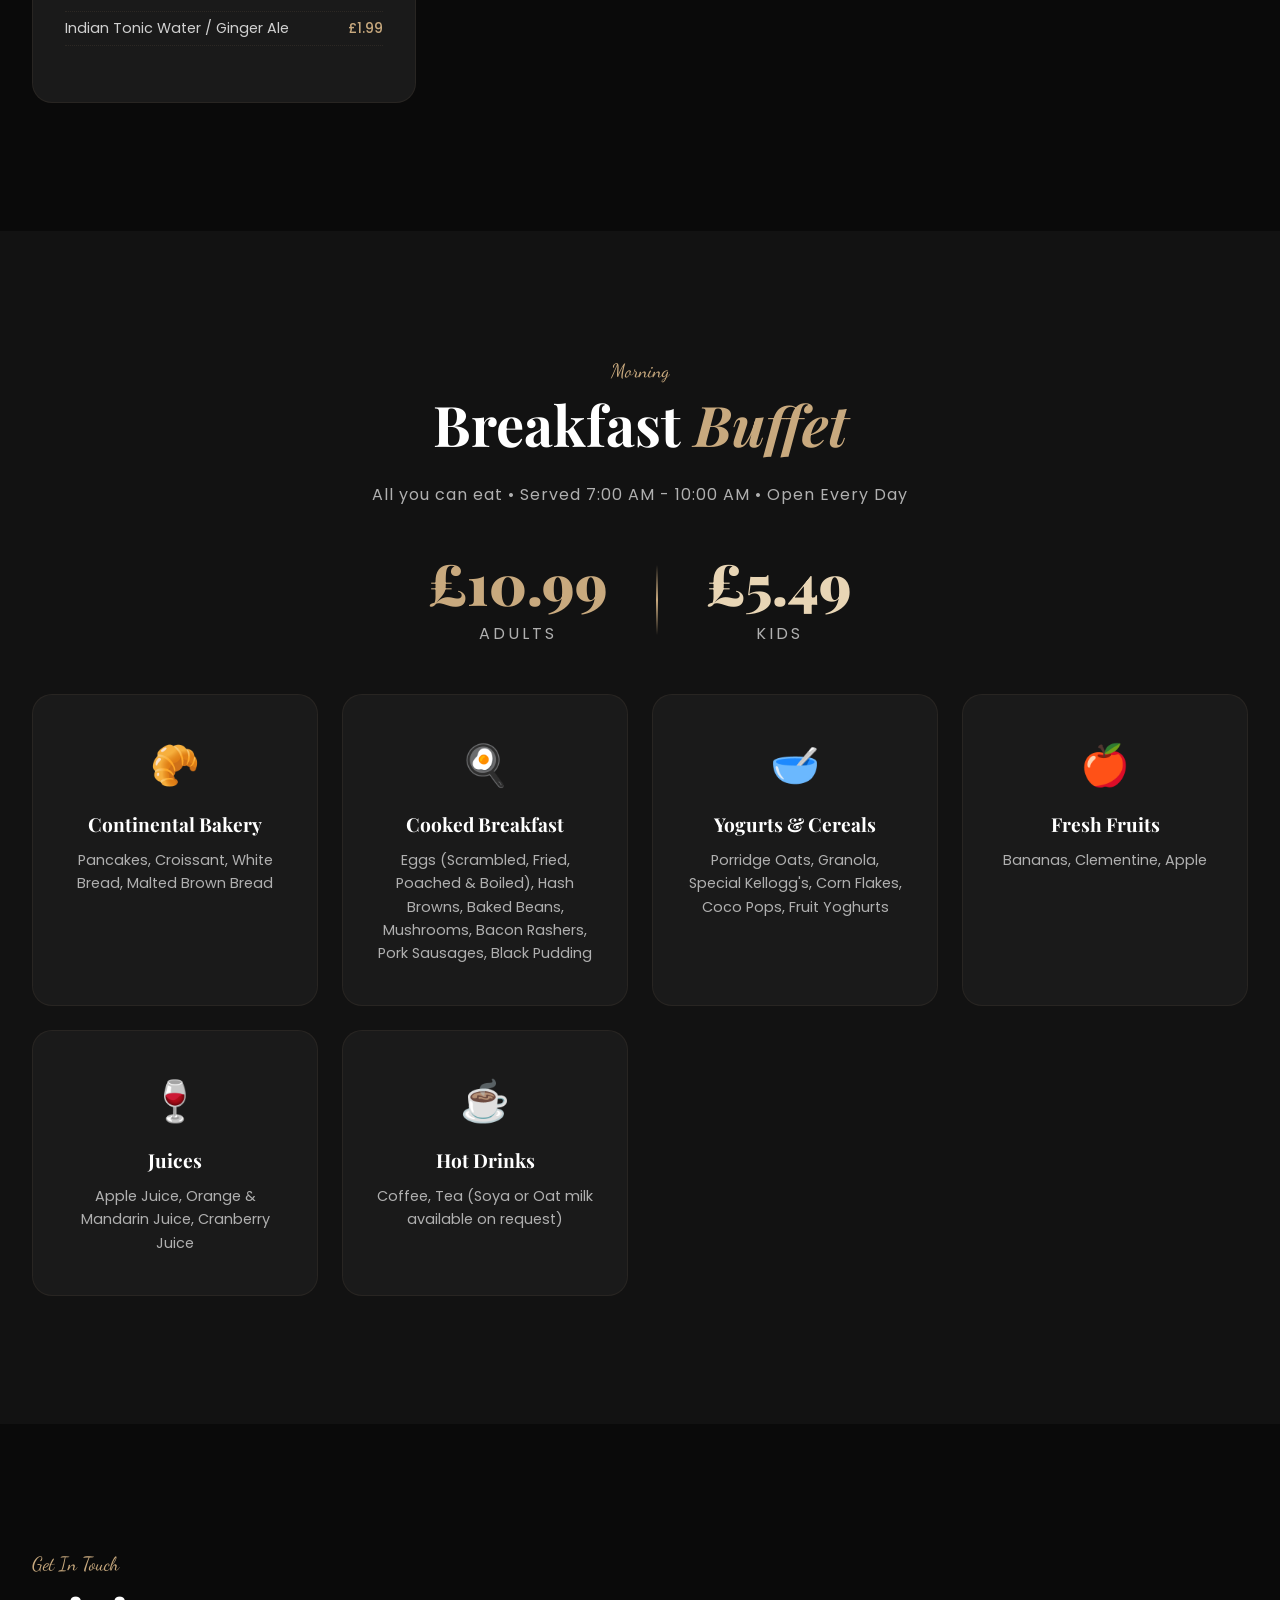
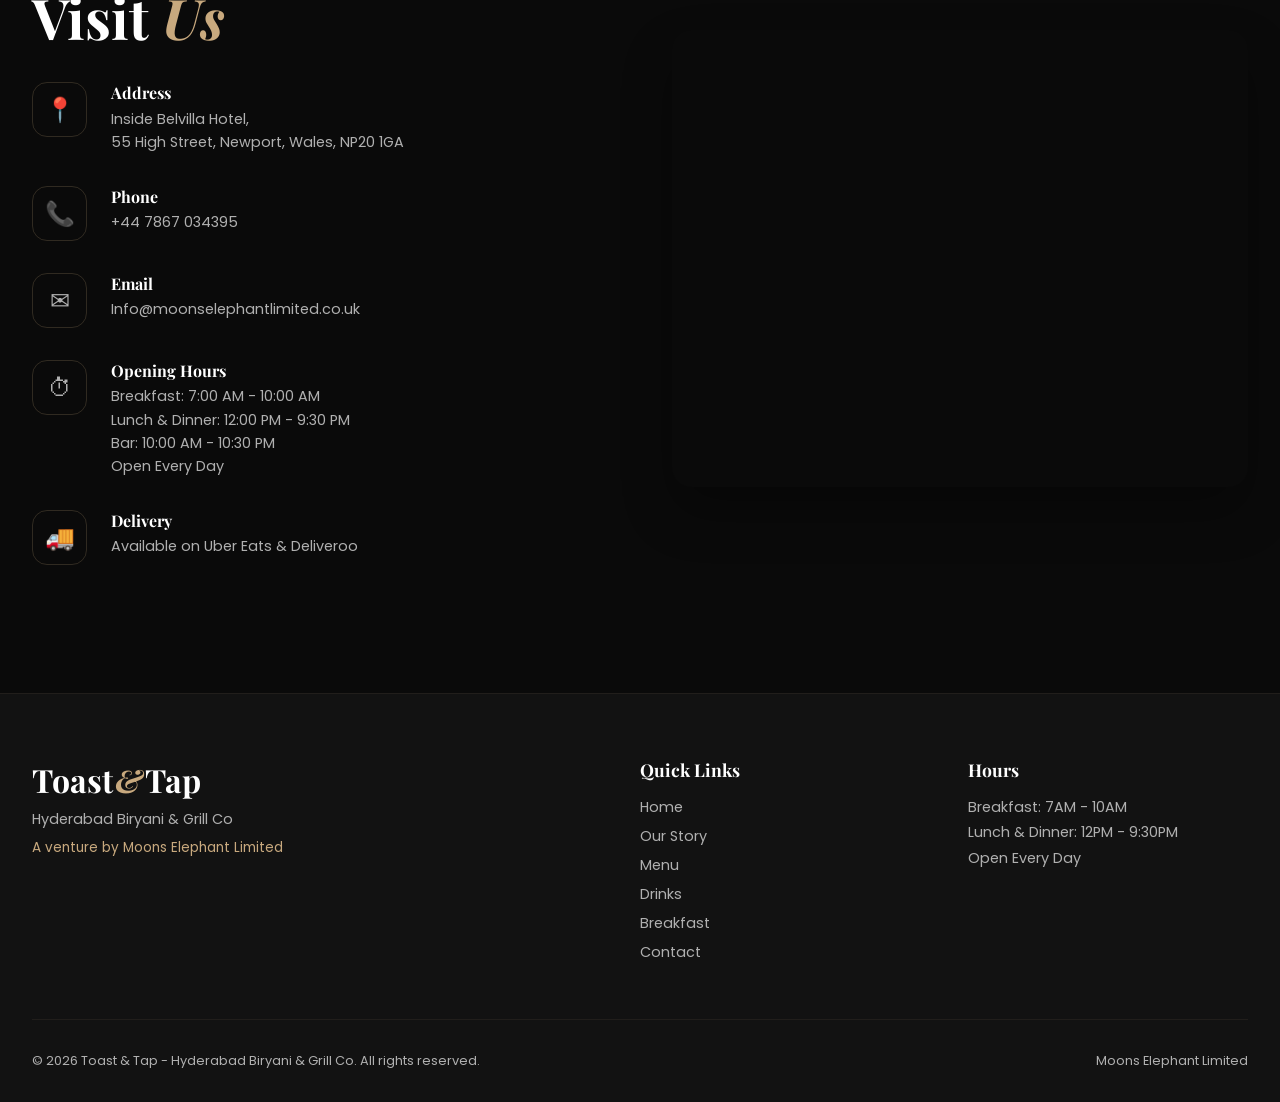
==== commit b9474ddf: "Fix juice icon and double espresso image, bump cache v2.1 Co-Authored-By: Claude Opus 4.6 (1M contex" ====
--- a/index.html
+++ b/index.html
@@ -7,7 +7,7 @@
     <link rel="preconnect" href="https://fonts.googleapis.com">
     <link rel="preconnect" href="https://fonts.gstatic.com" crossorigin>
     <link href="https://fonts.googleapis.com/css2?family=Playfair+Display:ital,wght@0,400;0,700;0,900;1,400&family=Poppins:wght@300;400;500;600;700&family=Dancing+Script:wght@700&display=swap" rel="stylesheet">
-    <link rel="stylesheet" href="styles.css?v=2.0">
+    <link rel="stylesheet" href="styles.css?v=2.1">
 </head>
 <body>
     <!-- Custom Cursor -->
@@ -919,7 +919,7 @@
                     <p>Bananas, Clementine, Apple</p>
                 </div>
                 <div class="breakfast-card">
-                    <div class="breakfast-card-icon">&#129348;</div>
+                    <div class="breakfast-card-icon">&#127863;</div>
                     <h3>Juices</h3>
                     <p>Apple Juice, Orange & Mandarin Juice, Cranberry Juice</p>
                 </div>
@@ -1016,6 +1016,6 @@
         </div>
     </footer>
 
-    <script src="script.js?v=2.0"></script>
+    <script src="script.js?v=2.1"></script>
 </body>
 </html>
--- a/styles.css
+++ b/styles.css
@@ -1366,7 +1366,7 @@
 /* Coffee images */
 .coffee-img { background-image: url('https://images.unsplash.com/photo-1510707577719-ae7c14805e3a?w=600&h=400&fit=crop'); }
 .americano-img { background-image: url('https://images.unsplash.com/photo-1521302080334-4bebac2763a6?w=600&h=400&fit=crop'); }
-.doubleespresso-img { background-image: url('https://images.unsplash.com/photo-1514432324607-a09d9b4aefda?w=600&h=400&fit=crop'); }
+.doubleespresso-img { background-image: url('https://images.unsplash.com/photo-1485808191679-5f86510681a2?w=600&h=400&fit=crop'); }
 .latte-img { background-image: url('https://images.unsplash.com/photo-1461023058943-07fcbe16d735?w=600&h=400&fit=crop'); }
 .cappuccino-img { background-image: url('https://images.unsplash.com/photo-1572442388796-11668a67e53d?w=600&h=400&fit=crop'); }
 .flatwhite-img { background-image: url('https://images.unsplash.com/photo-1577968897966-3d4325b36b61?w=600&h=400&fit=crop'); }
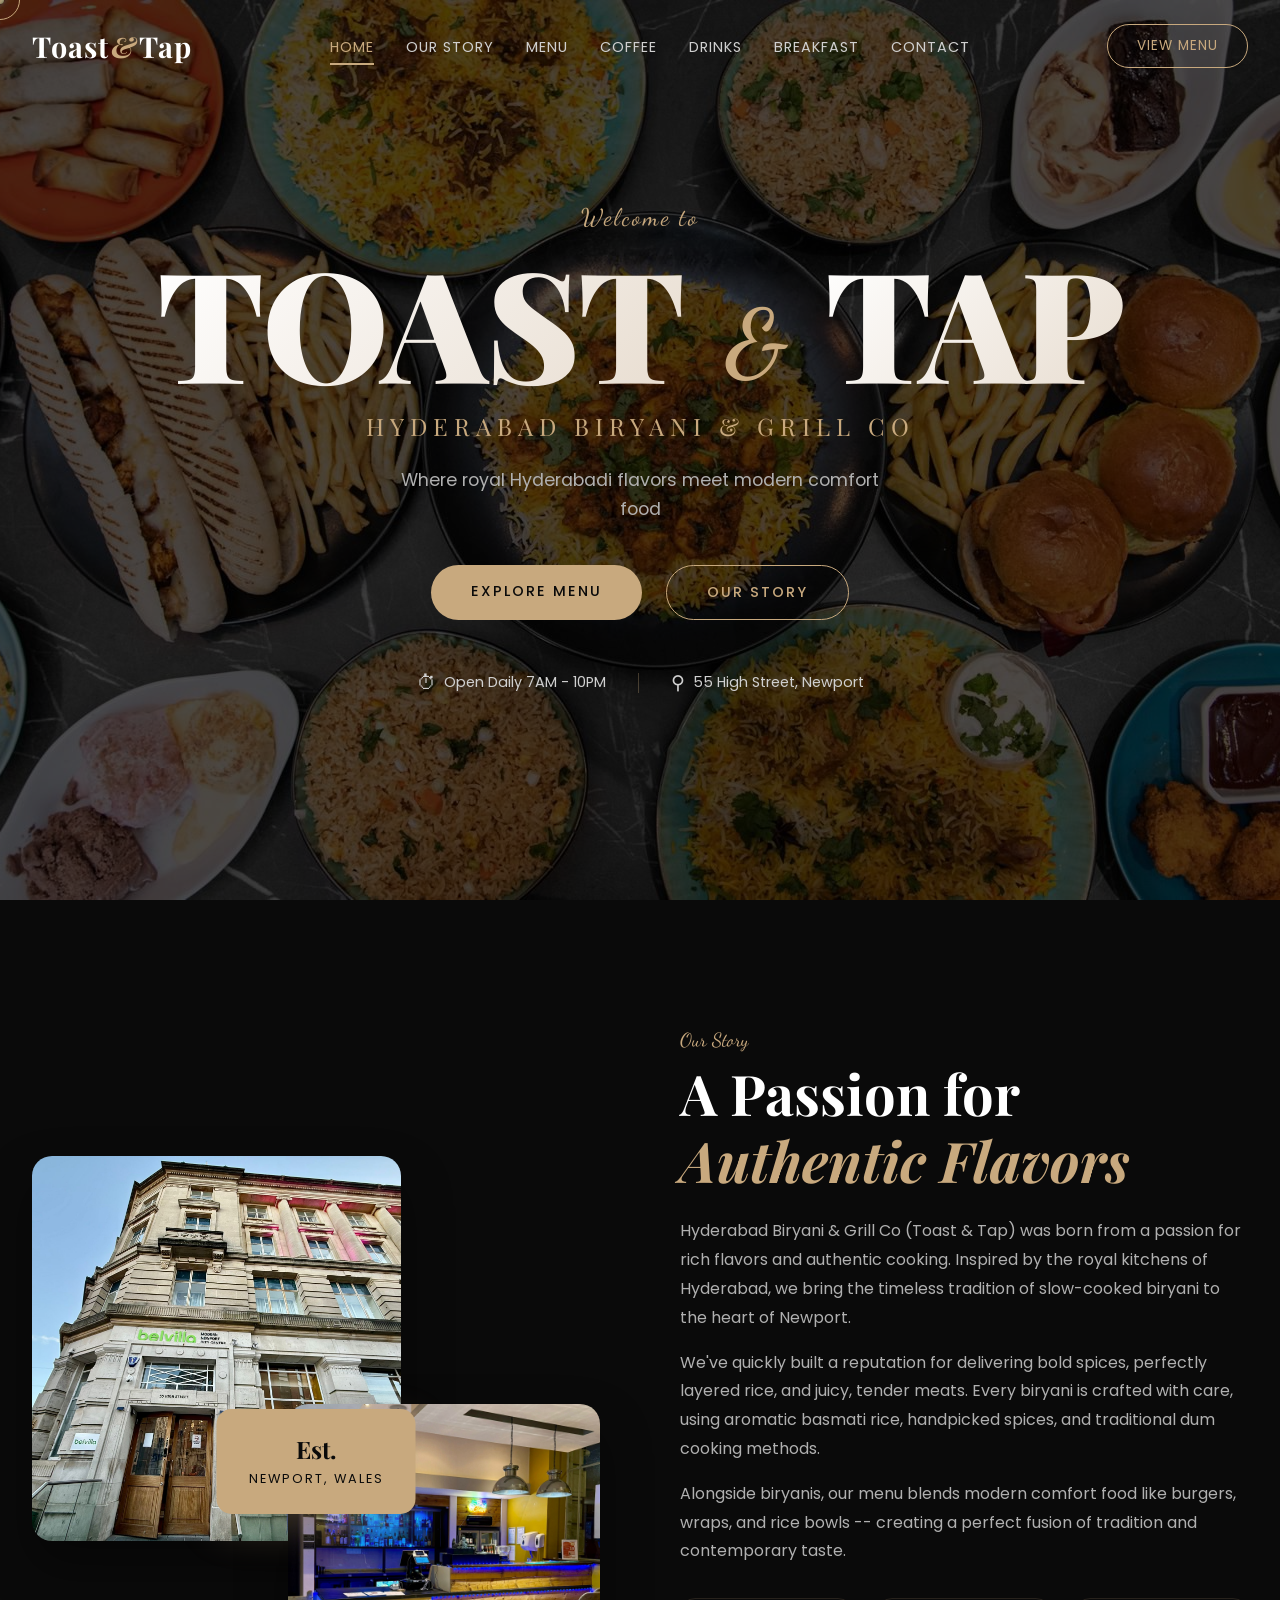
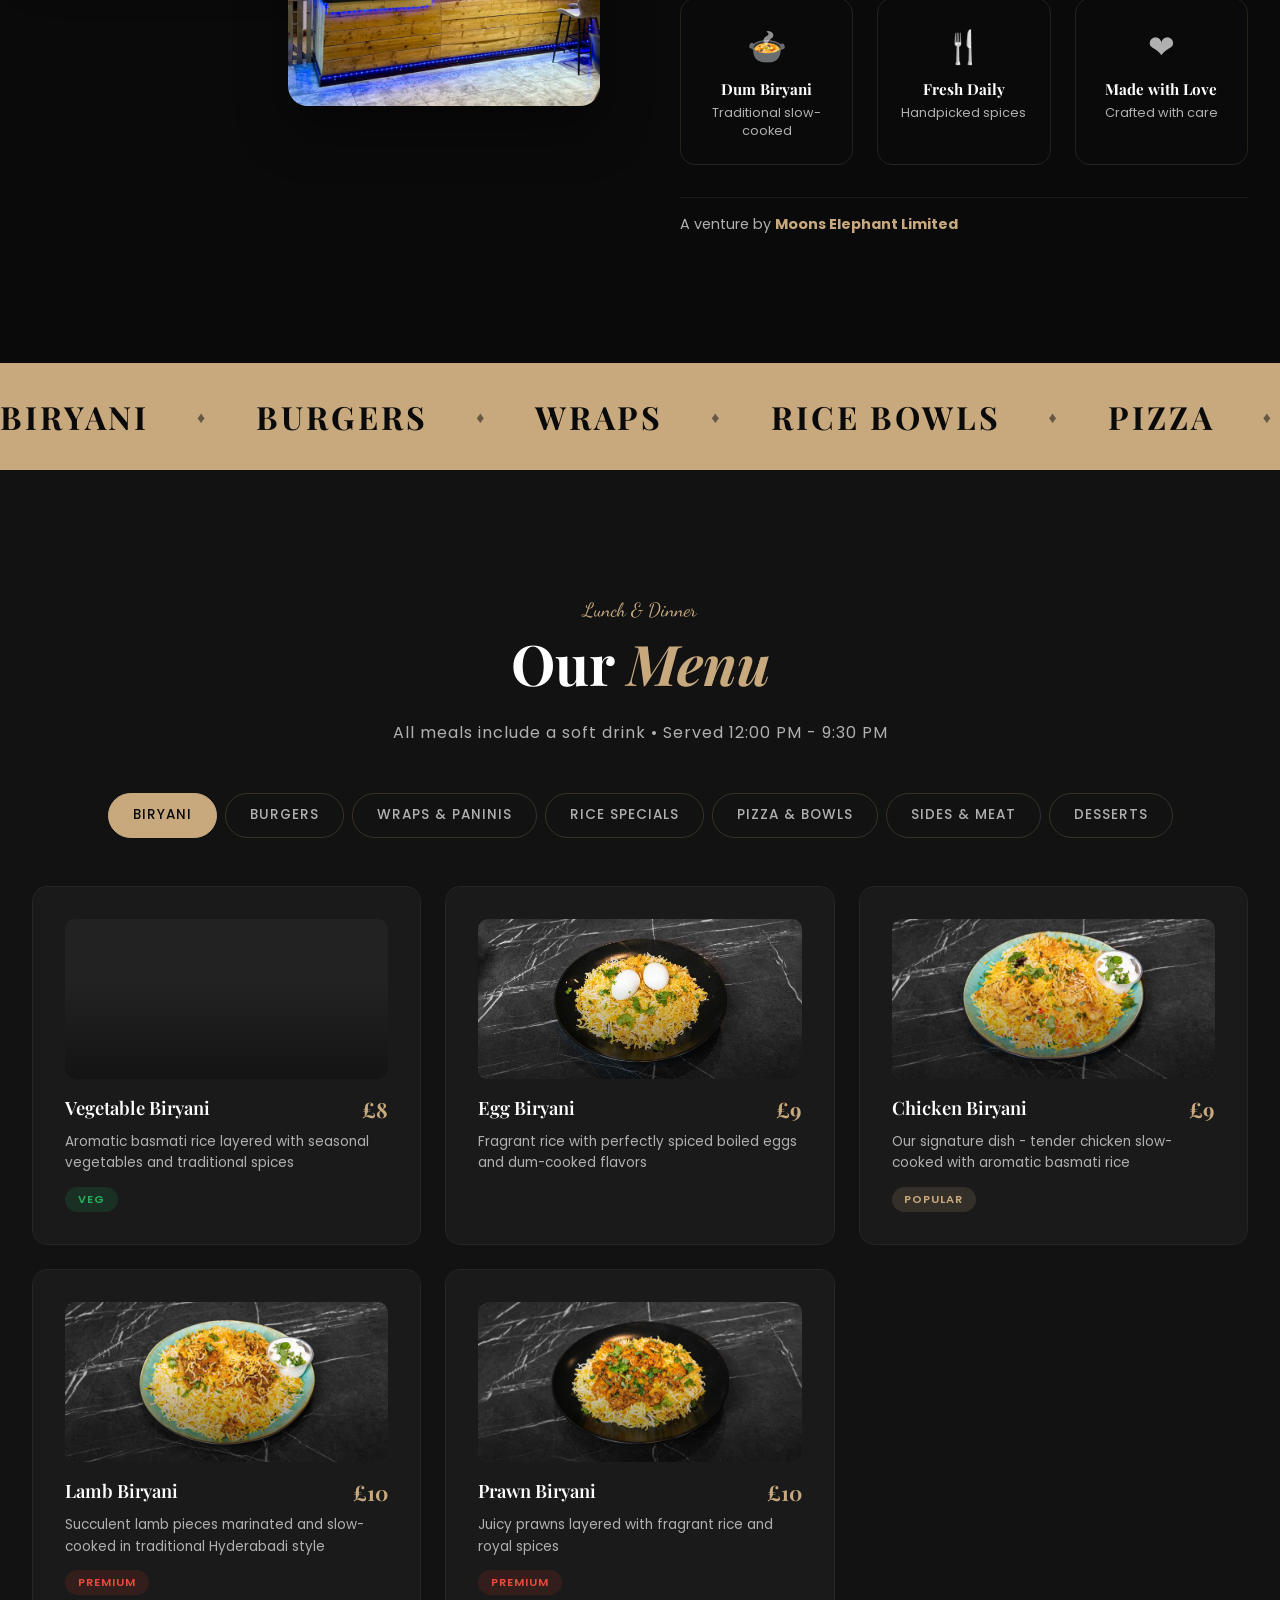
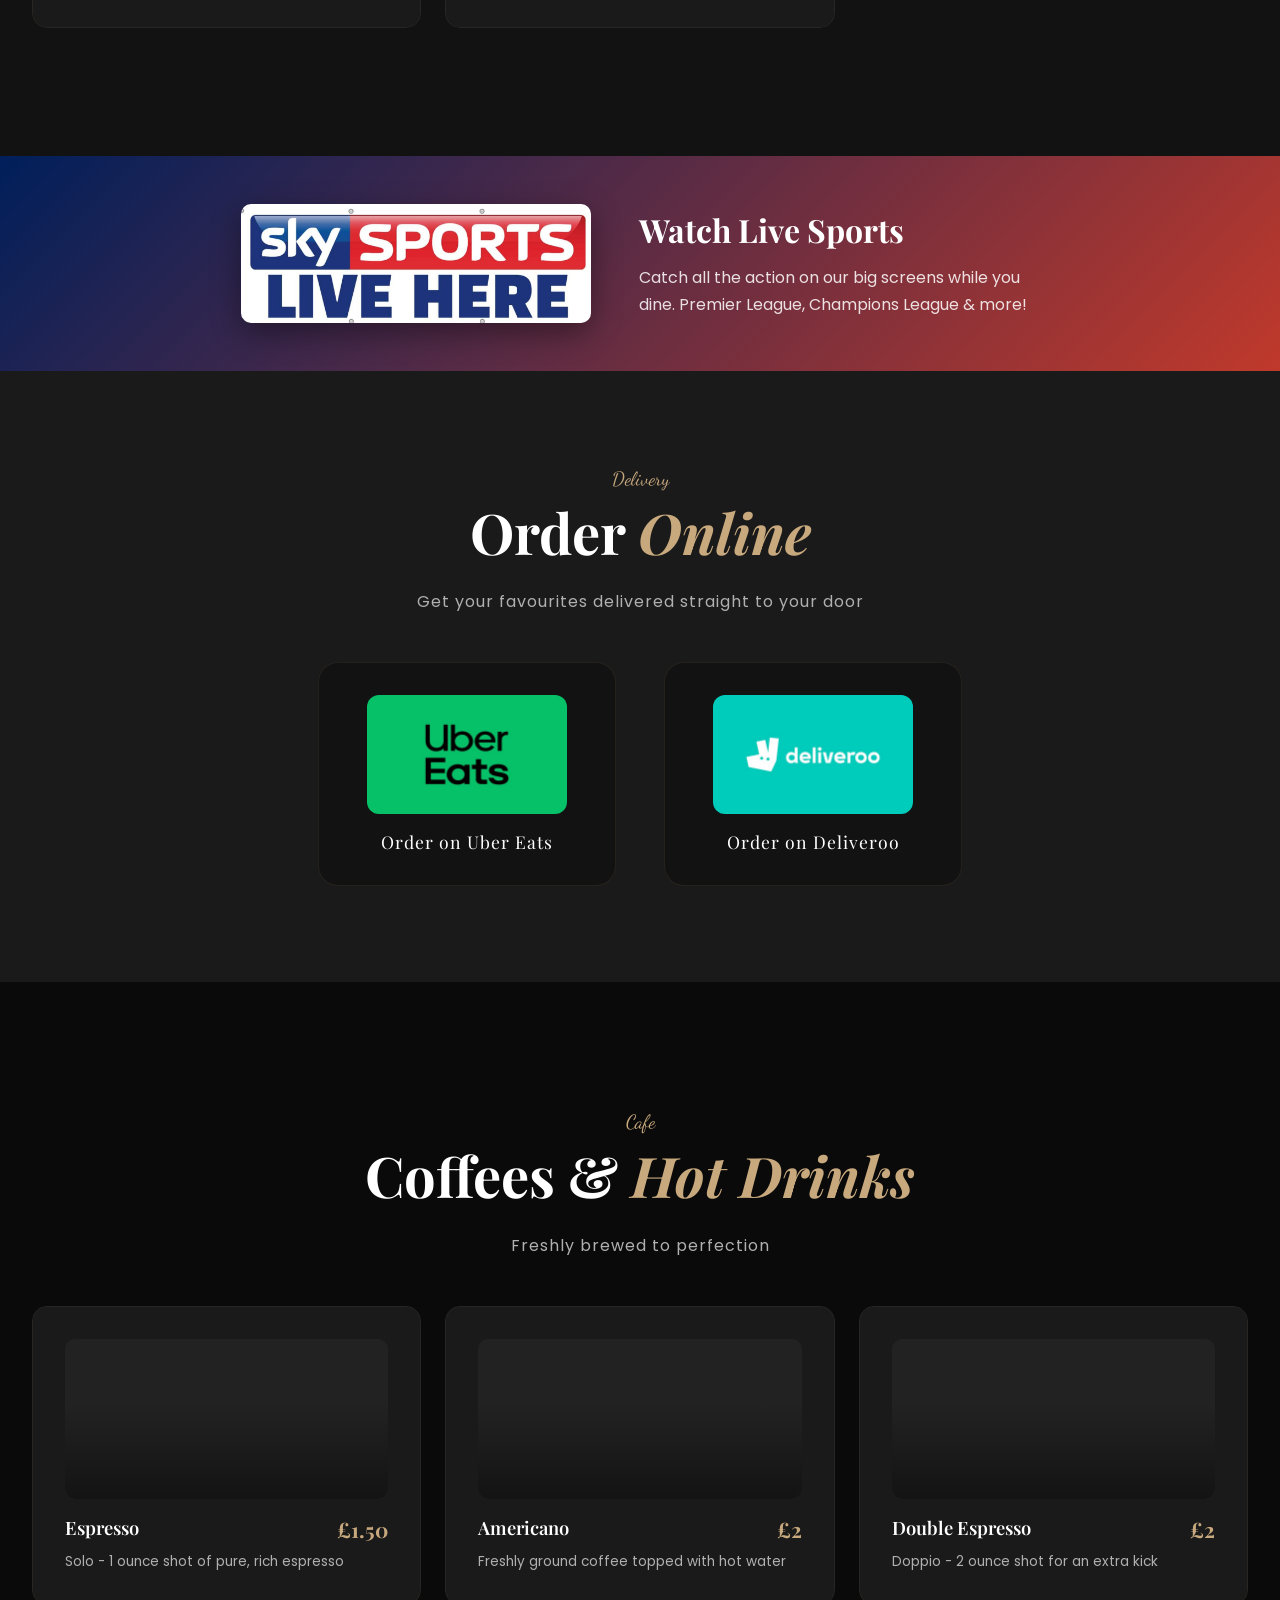
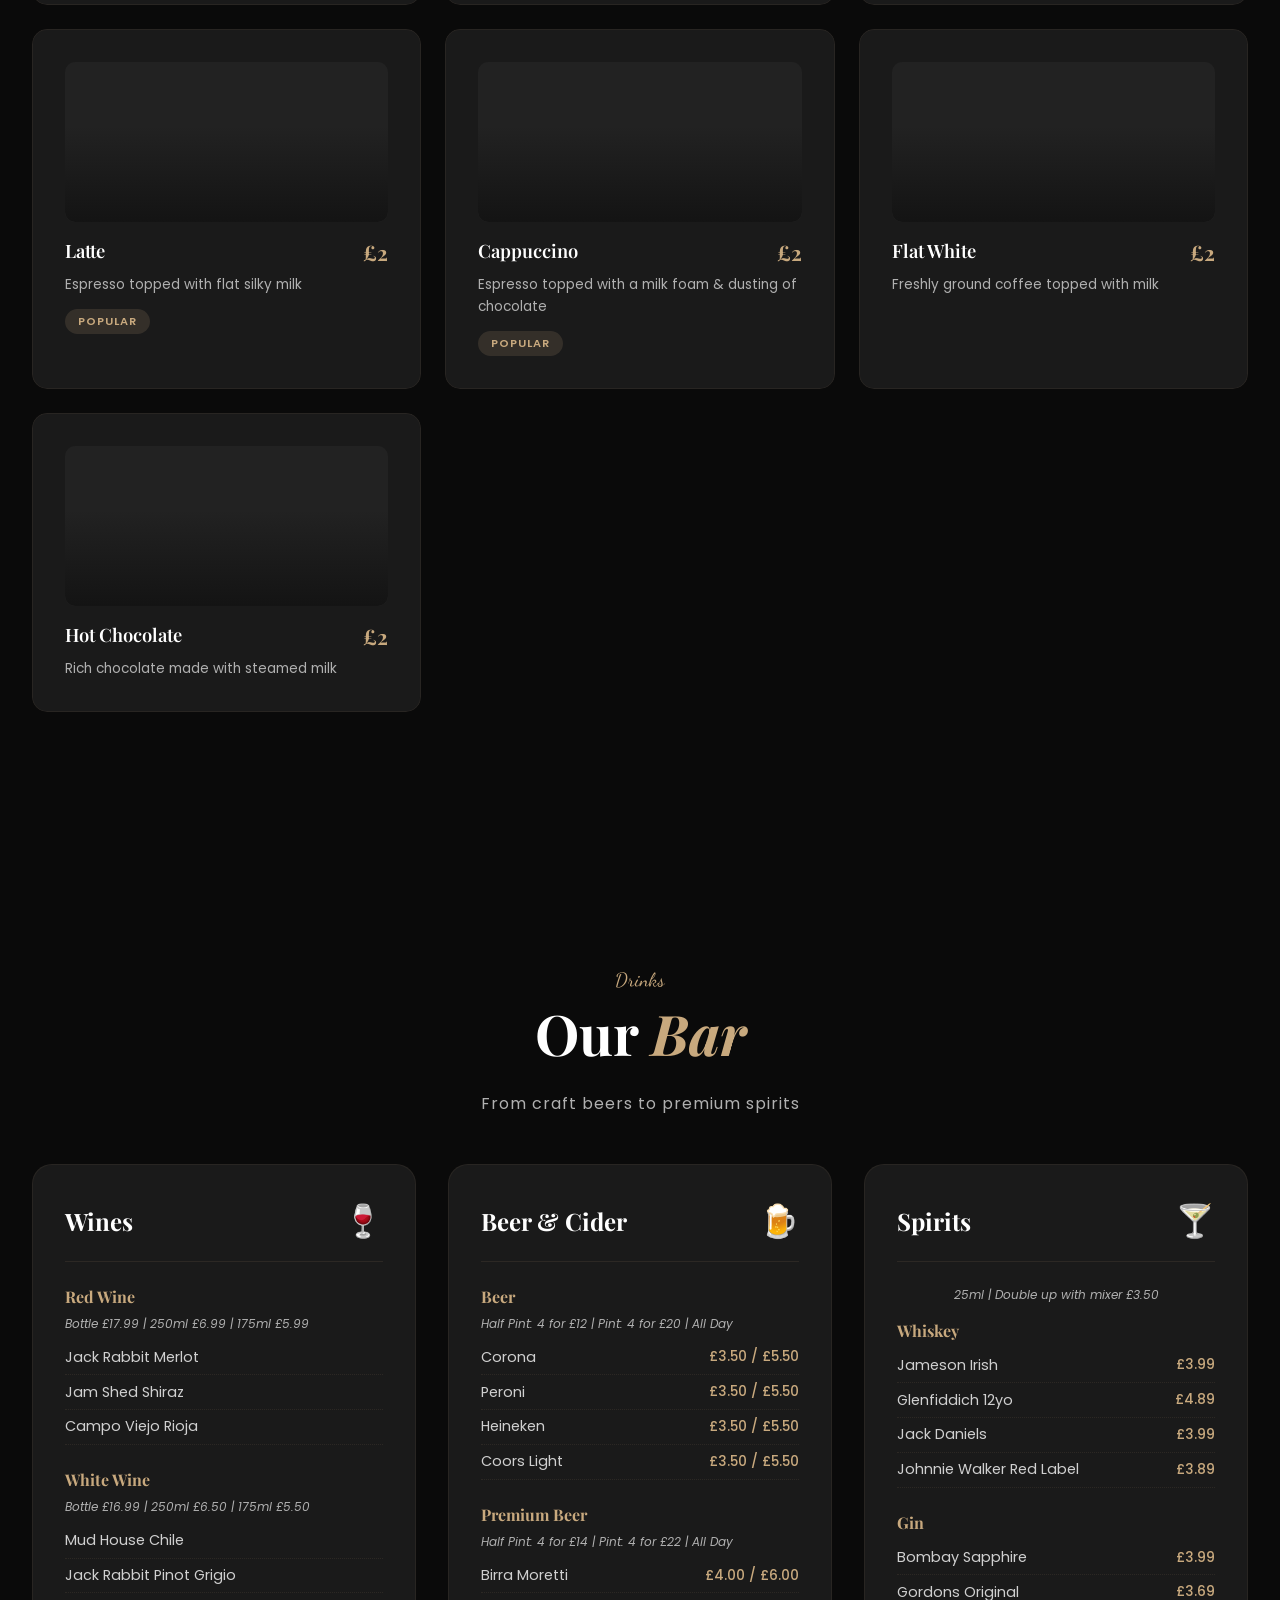
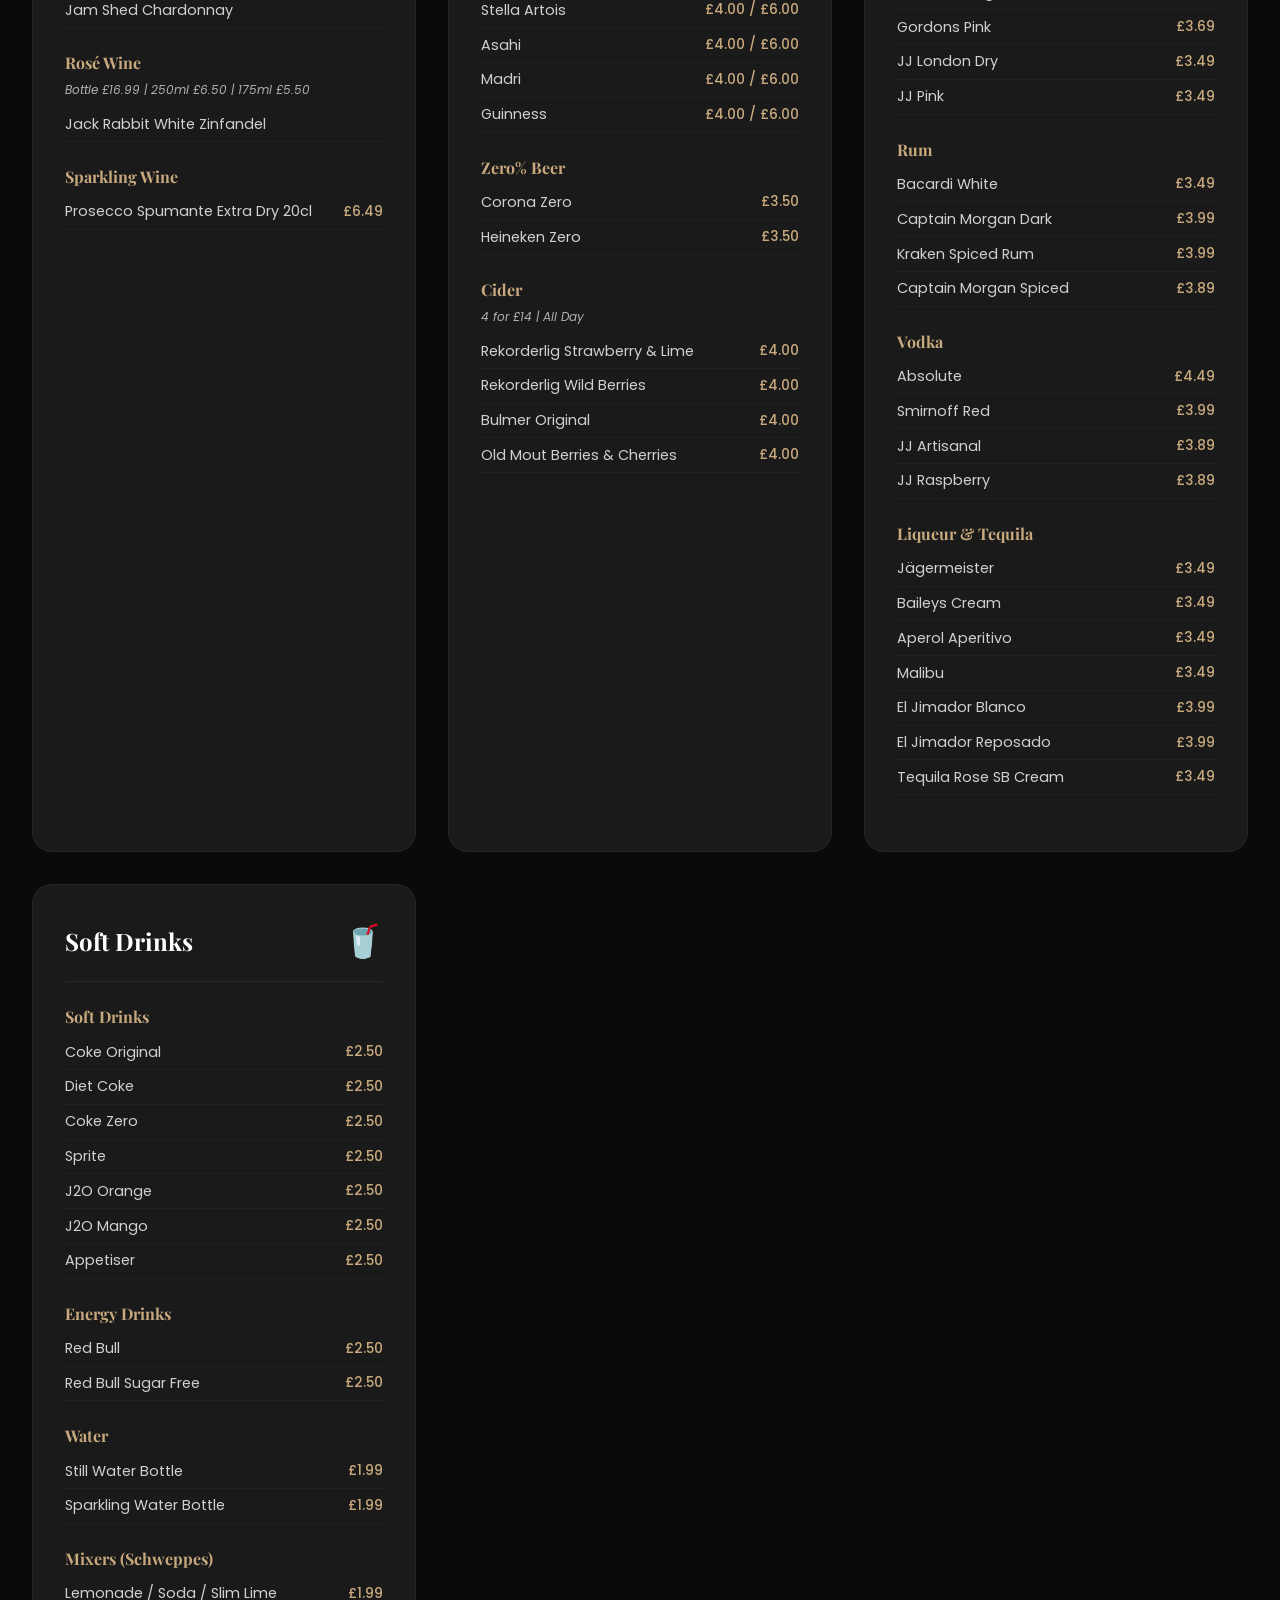
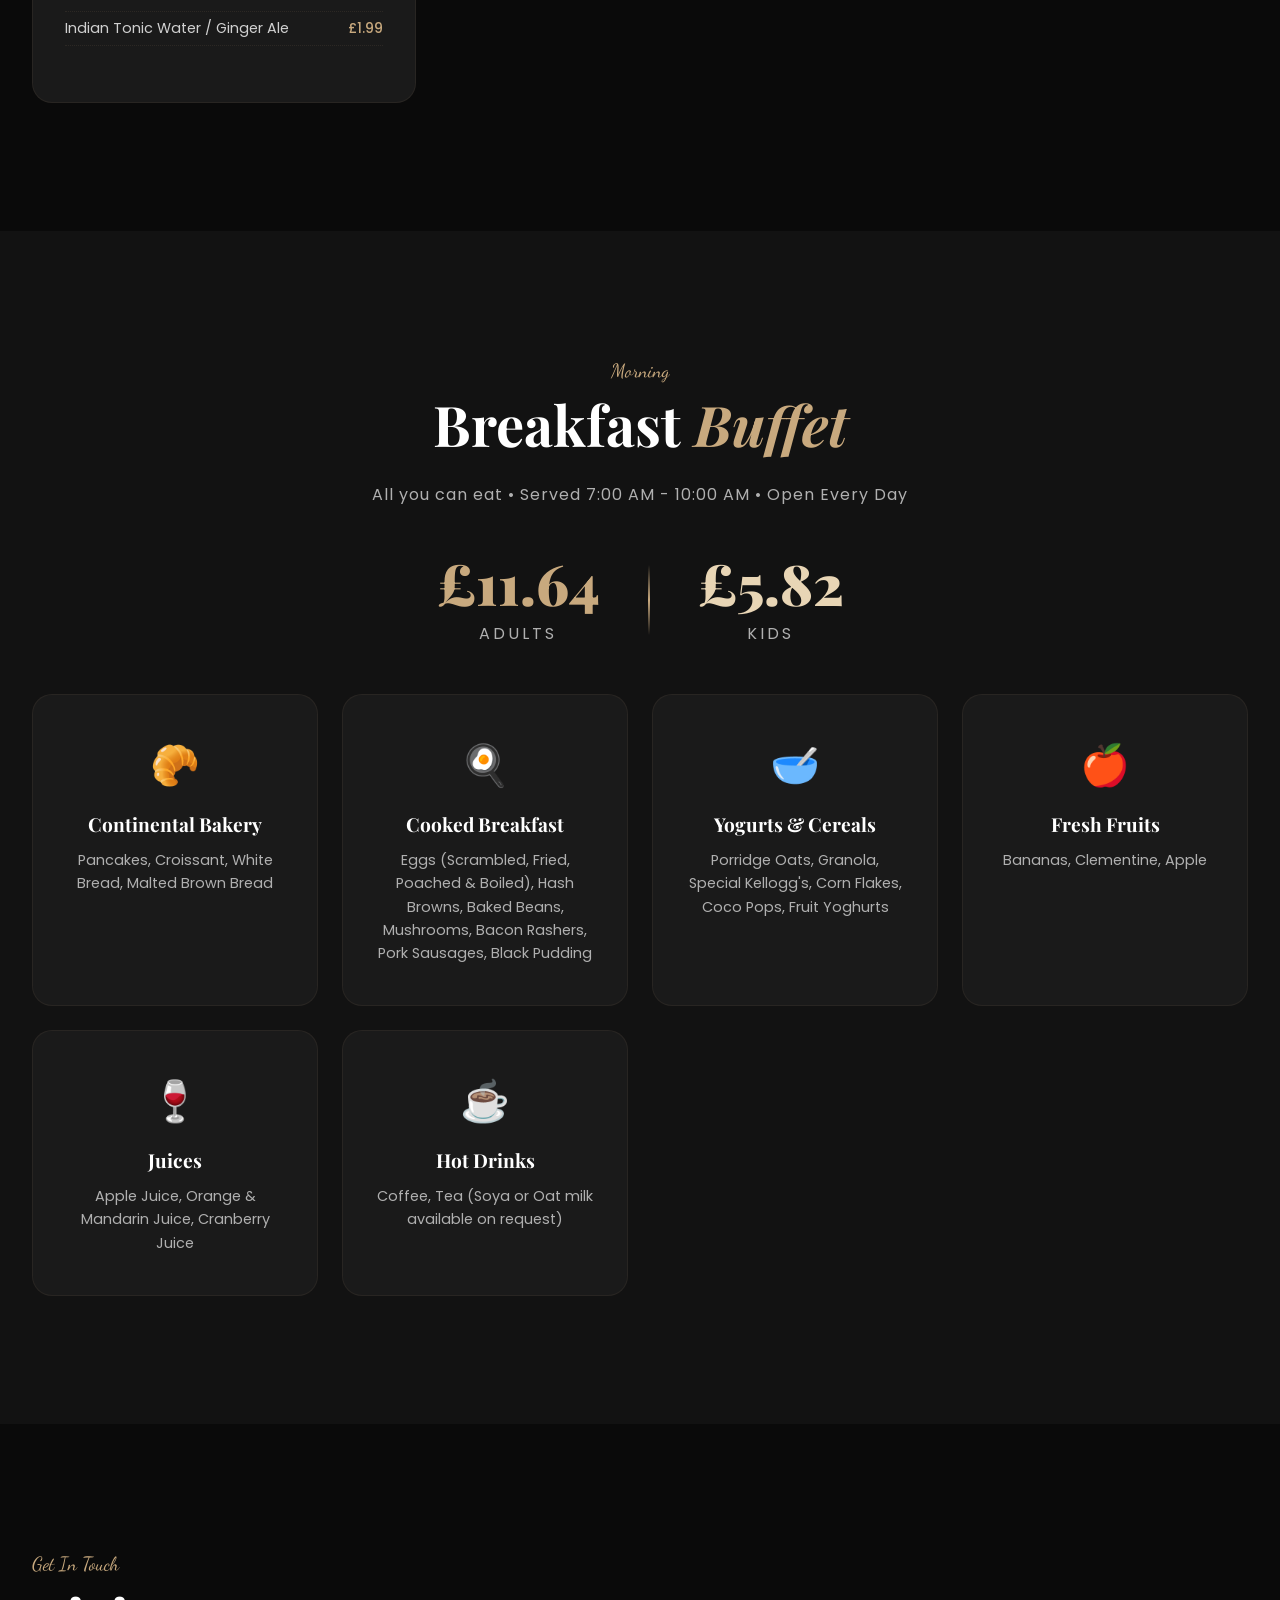
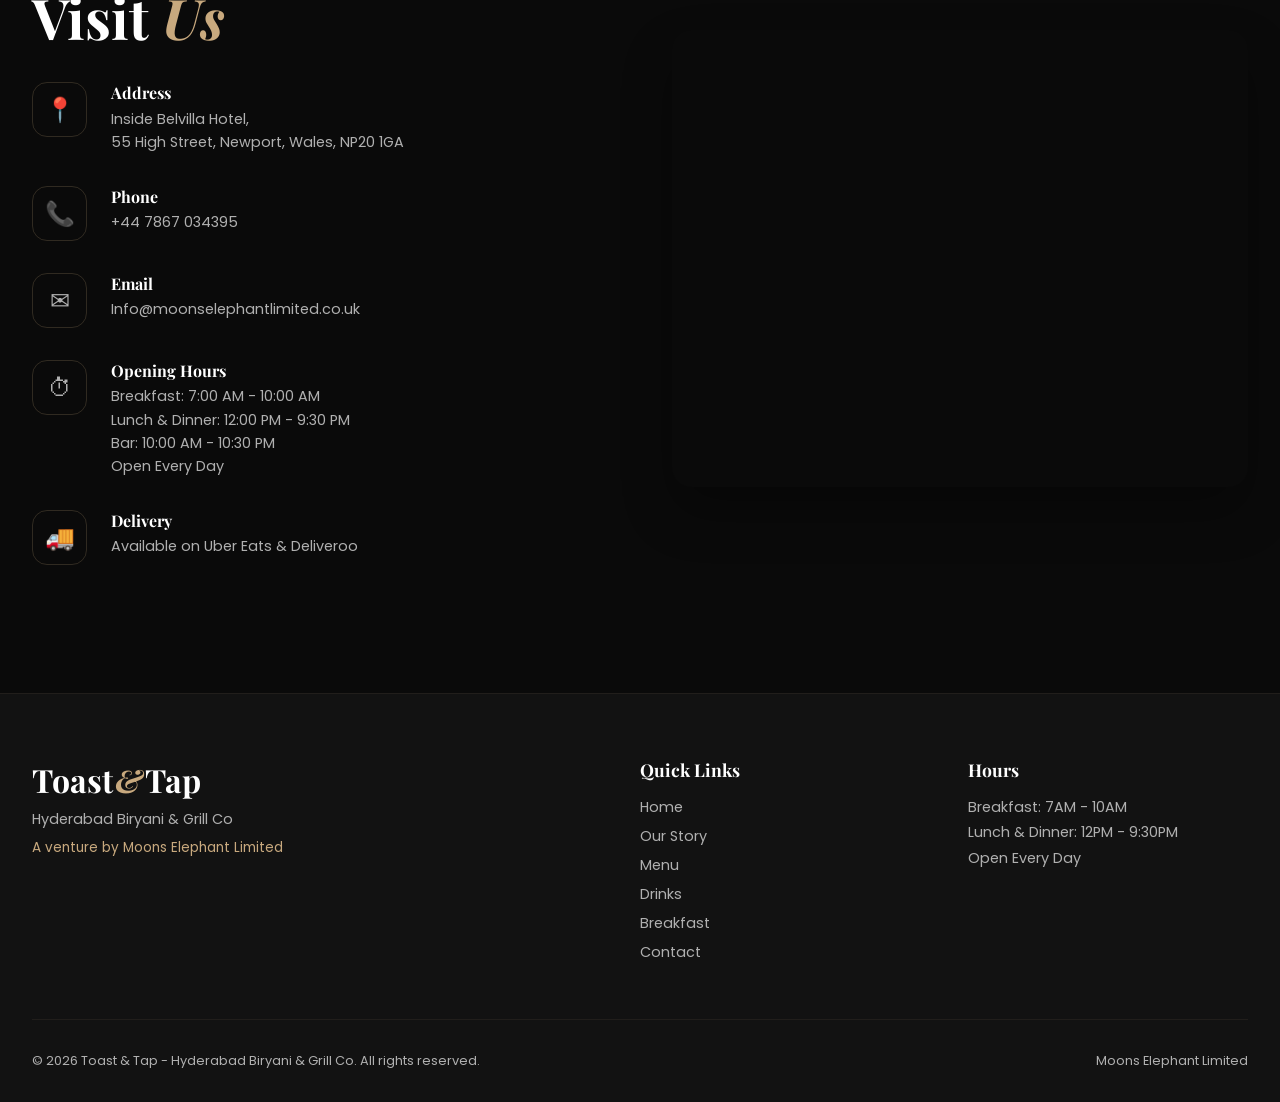
==== commit 71895a3f: "Add real photos for wraps, bowl, sausage, corn, toffee pudding - Crispy Spicy Mayo Chicken Wrap - Cu" ====
--- a/index.html
+++ b/index.html
@@ -7,7 +7,7 @@
     <link rel="preconnect" href="https://fonts.googleapis.com">
     <link rel="preconnect" href="https://fonts.gstatic.com" crossorigin>
     <link href="https://fonts.googleapis.com/css2?family=Playfair+Display:ital,wght@0,400;0,700;0,900;1,400&family=Poppins:wght@300;400;500;600;700&family=Dancing+Script:wght@700&display=swap" rel="stylesheet">
-    <link rel="stylesheet" href="styles.css?v=2.1">
+    <link rel="stylesheet" href="styles.css?v=2.2">
 </head>
 <body>
     <!-- Custom Cursor -->
@@ -1016,6 +1016,6 @@
         </div>
     </footer>
 
-    <script src="script.js?v=2.1"></script>
+    <script src="script.js?v=2.2"></script>
 </body>
 </html>
--- a/styles.css
+++ b/styles.css
@@ -1322,7 +1322,7 @@
 
 /* Wrap images */
 .grilled-wrap-img { background-image: url('https://images.unsplash.com/photo-1626700051175-6818013e1d4f?w=600&h=400&fit=crop'); }
-.crispy-wrap-img { background-image: url('https://images.unsplash.com/photo-1561758033-d89a9ad46330?w=600&h=400&fit=crop'); }
+.crispy-wrap-img { background-image: url('images/meueites/Crispy spicy mayo chicken wrap.jpg'); }
 .bbq-wrap-img { background-image: url('https://images.unsplash.com/photo-1529006557810-274b9b2fc783?w=600&h=400&fit=crop'); }
 .tikka-wrap-img { background-image: url('https://images.unsplash.com/photo-1599487488170-d11ec9c172f0?w=600&h=400&fit=crop'); }
 .veg-wrap-img { background-image: url('https://images.unsplash.com/photo-1600850056064-a8b380df8395?w=600&h=400&fit=crop'); }
@@ -1343,22 +1343,22 @@
 
 /* Pizza & Bowl images */
 .pizza-img { background-image: url('https://images.unsplash.com/photo-1565299624946-b28f40a0ae38?w=600&h=400&fit=crop'); }
-.custom-bowl-img { background-image: url('https://images.unsplash.com/photo-1512621776951-a57141f2eefd?w=600&h=400&fit=crop'); }
+.custom-bowl-img { background-image: url('images/meueites/Custom bowl.jpg'); }
 
 /* Meat & Sides images */
 .wings-img { background-image: url('https://images.unsplash.com/photo-1567620832903-9fc6debc209f?w=600&h=400&fit=crop'); }
 .strips-img { background-image: url('https://images.unsplash.com/photo-1562967914-608f82629710?w=600&h=400&fit=crop'); }
 .nuggets-img { background-image: url('https://images.unsplash.com/photo-1585325701956-60dd9c8553bc?w=600&h=400&fit=crop'); }
-.sausage-img { background-image: url('https://images.unsplash.com/photo-1551504734-5ee1c4a1479b?w=600&h=400&fit=crop'); }
+.sausage-img { background-image: url('images/meueites/Sausages & chips.jpg'); }
 .fries-img { background-image: url('https://images.unsplash.com/photo-1573080496219-bb080dd4f877?w=600&h=400&fit=crop'); }
 .onion-rings-img { background-image: url('https://images.unsplash.com/photo-1639024471283-03518883512d?w=600&h=400&fit=crop'); }
 .spring-rolls-img { background-image: url('https://images.unsplash.com/photo-1548507200-aaeb54cf76b9?w=600&h=400&fit=crop'); }
-.corn-img { background-image: url('https://images.unsplash.com/photo-1551754655-cd27e38d2076?w=600&h=400&fit=crop'); }
+.corn-img { background-image: url('images/meueites/Corn on cob.jpg'); }
 .garlic-bread-img { background-image: url('https://images.unsplash.com/photo-1619535860434-ba1d8fa12536?w=600&h=400&fit=crop'); }
 
 /* Dessert images */
 .cheesecake-img { background-image: url('https://images.unsplash.com/photo-1524351199678-941a58a3df50?w=600&h=400&fit=crop'); }
-.toffee-pudding-img { background-image: url('https://images.unsplash.com/photo-1563805042-7684c019e1cb?w=600&h=400&fit=crop'); }
+.toffee-pudding-img { background-image: url('images/meueites/Sticky toffee pudding.jpg'); }
 .apple-crumble-img { background-image: url('https://images.unsplash.com/photo-1568571780765-9276ac8b75a2?w=600&h=400&fit=crop'); }
 .brownie-img { background-image: url('https://images.unsplash.com/photo-1564355808539-22fda35bed7e?w=600&h=400&fit=crop'); }
 .icecream-img { background-image: url('https://images.unsplash.com/photo-1497034825429-c343d7c6a68f?w=600&h=400&fit=crop'); }
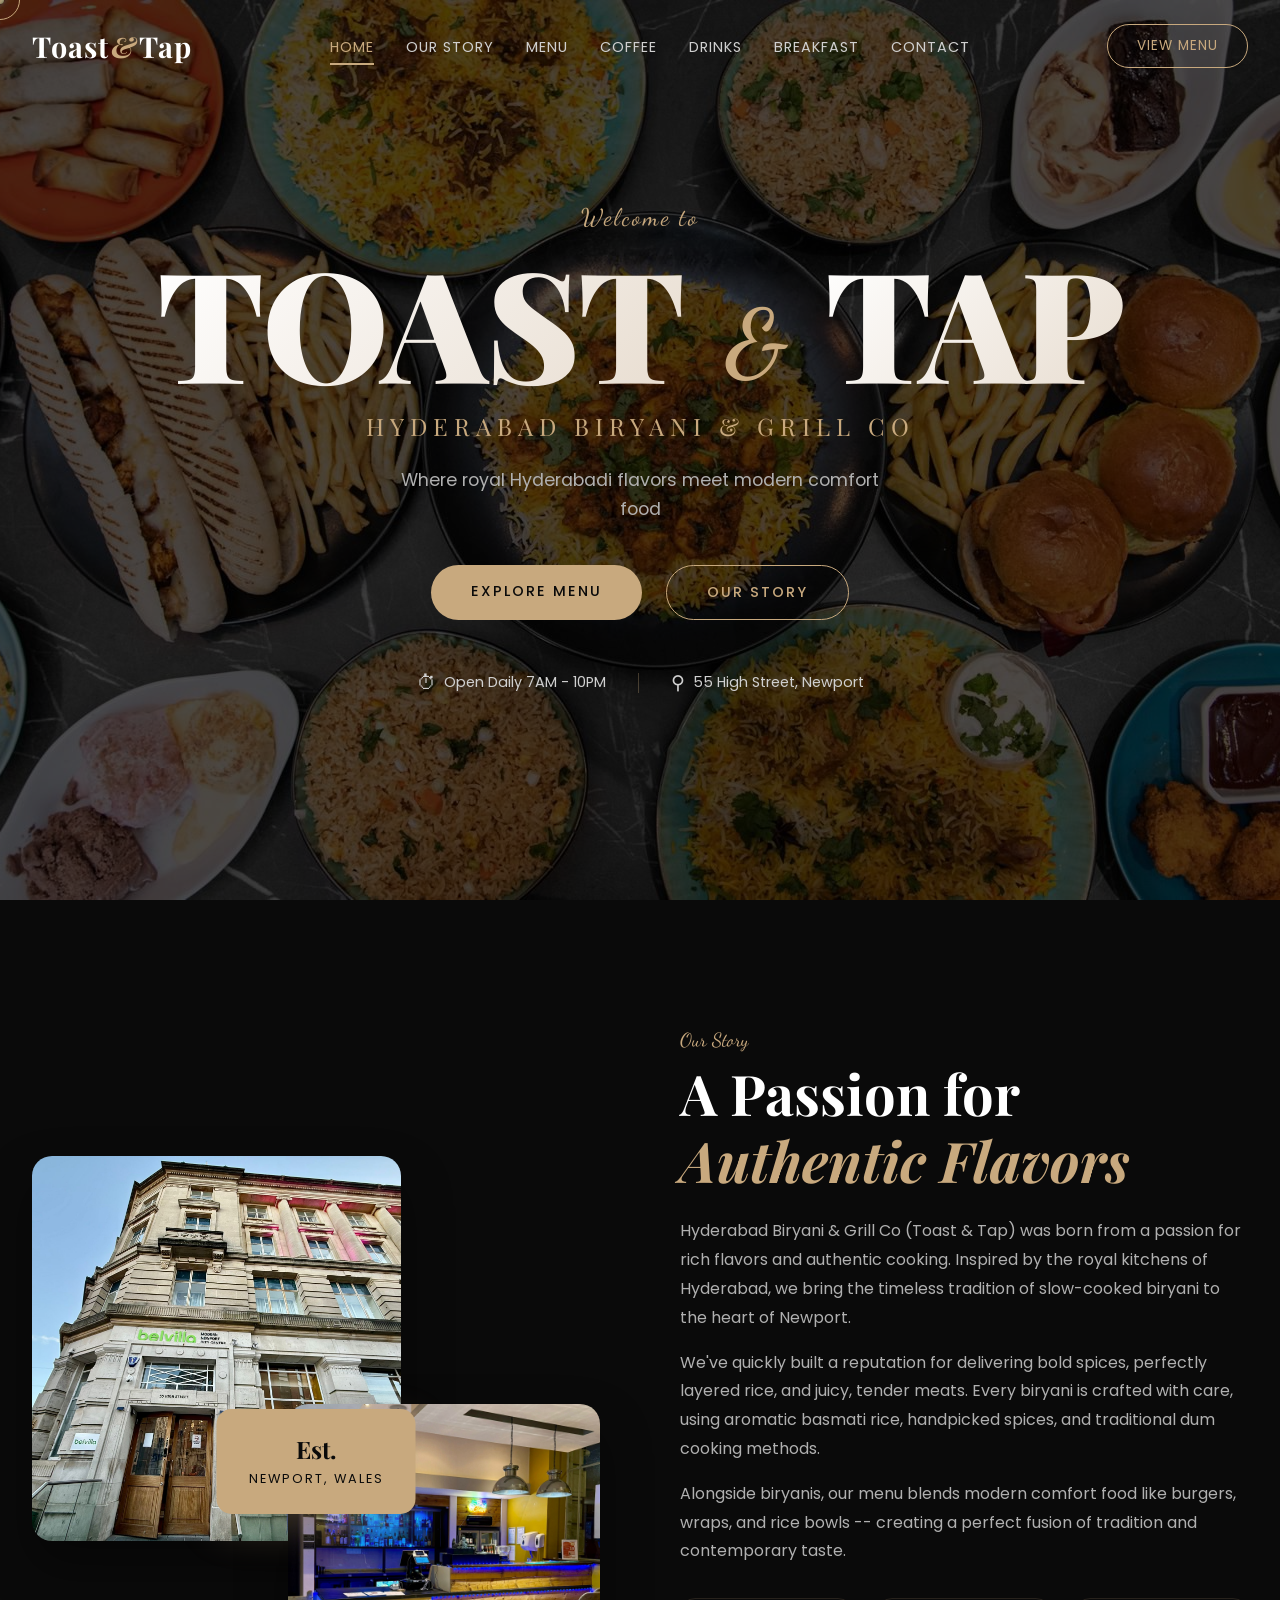
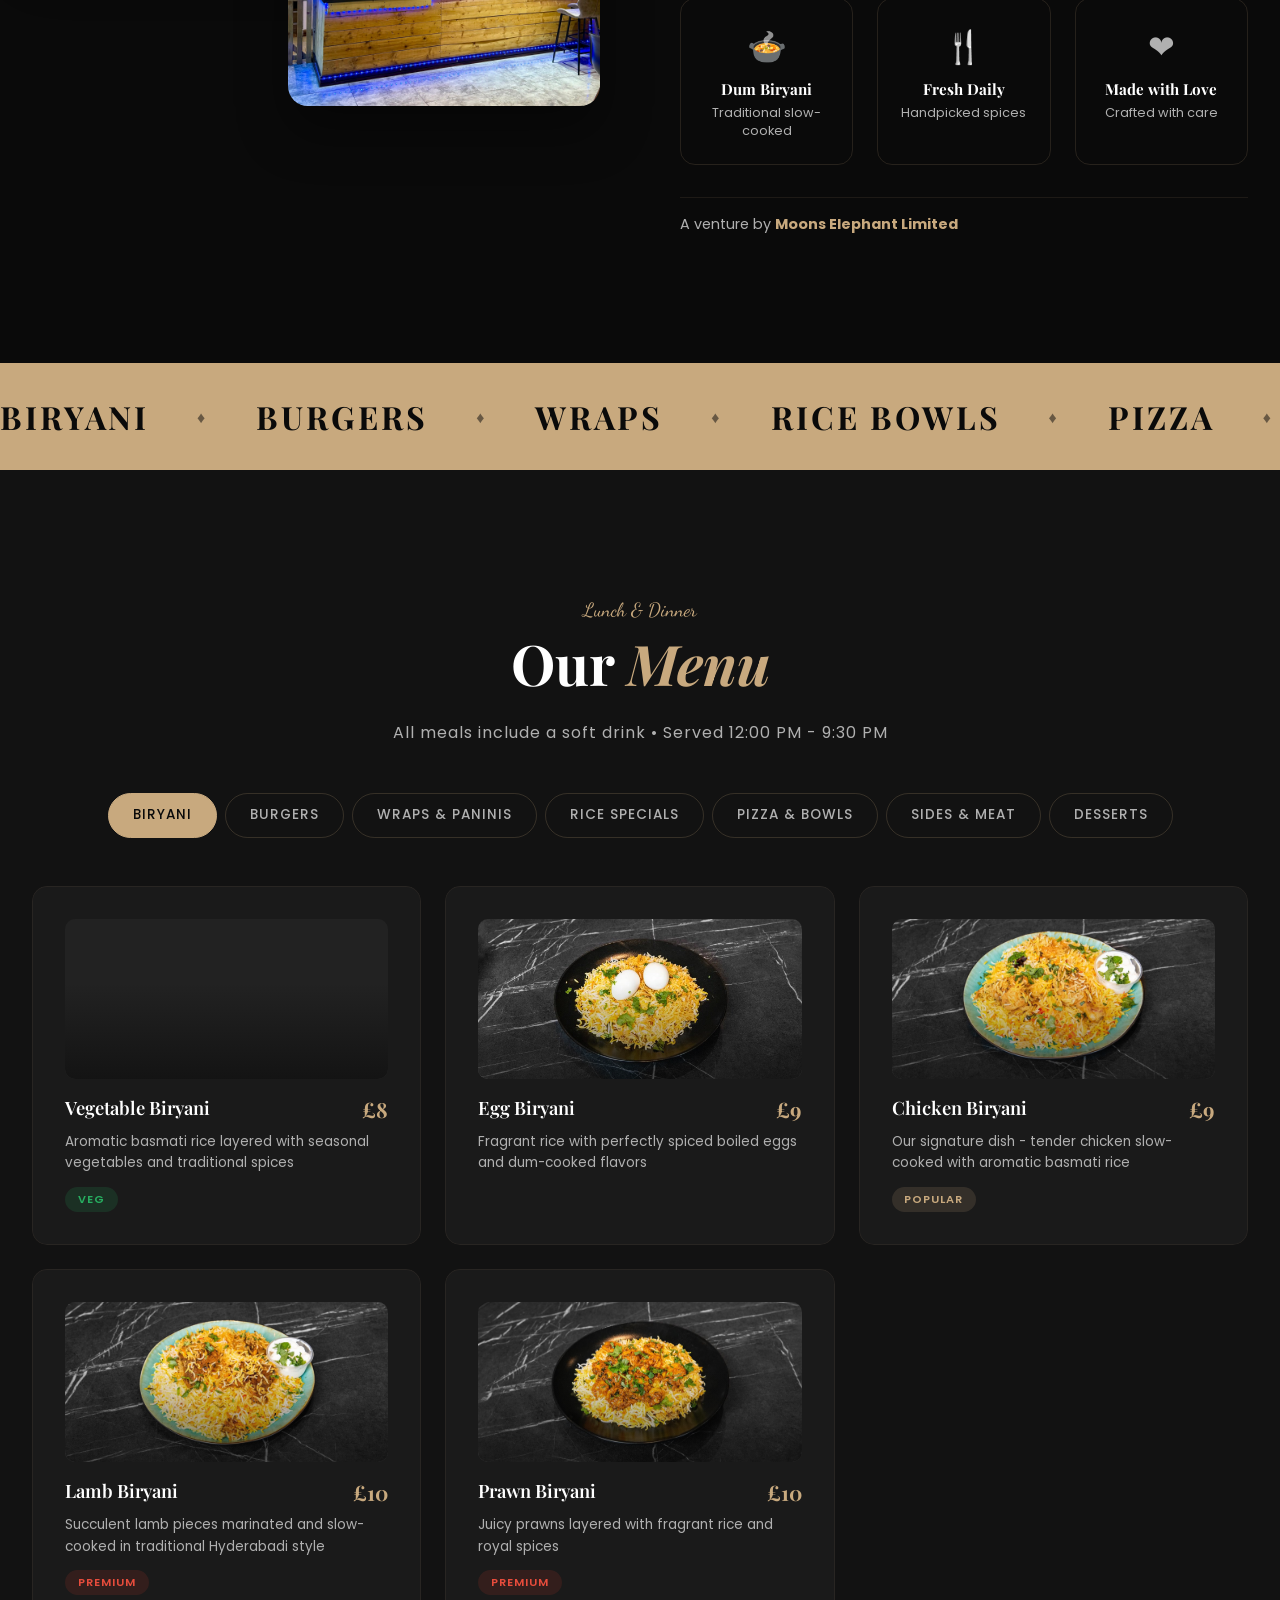
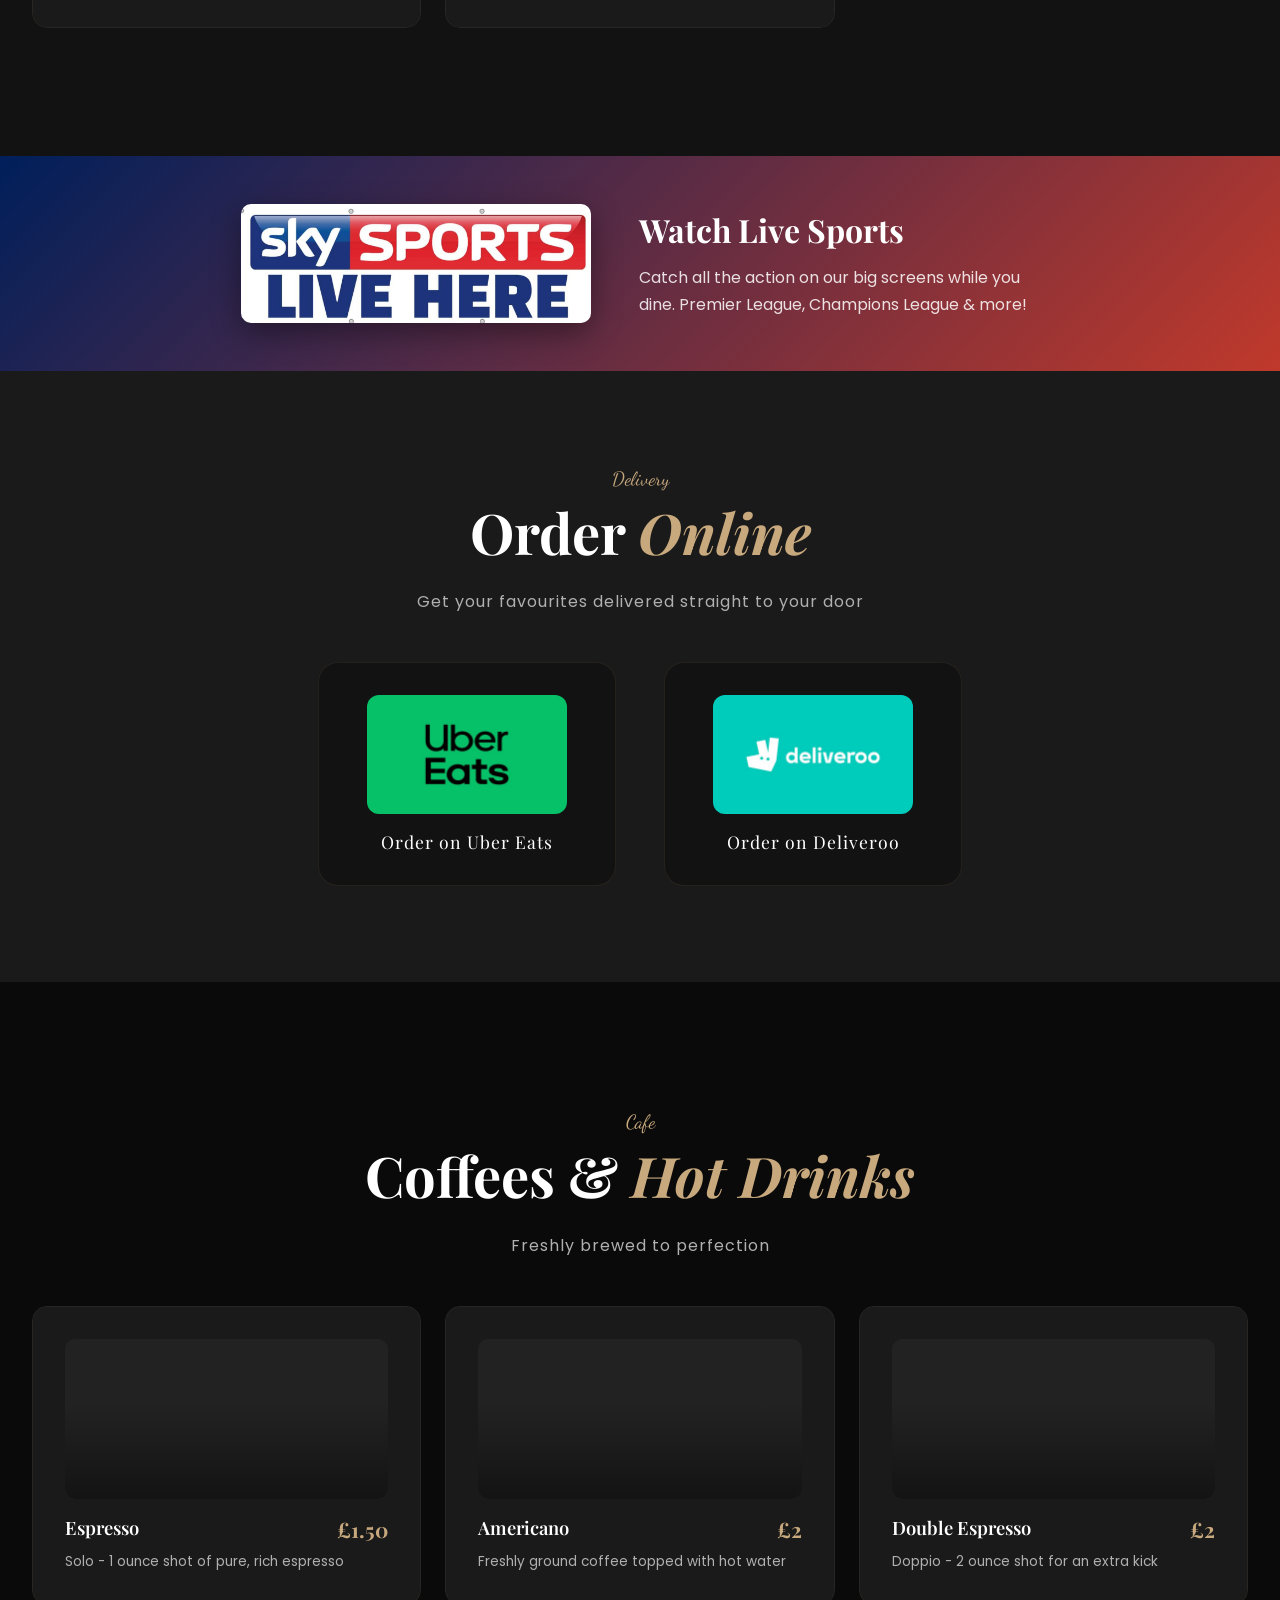
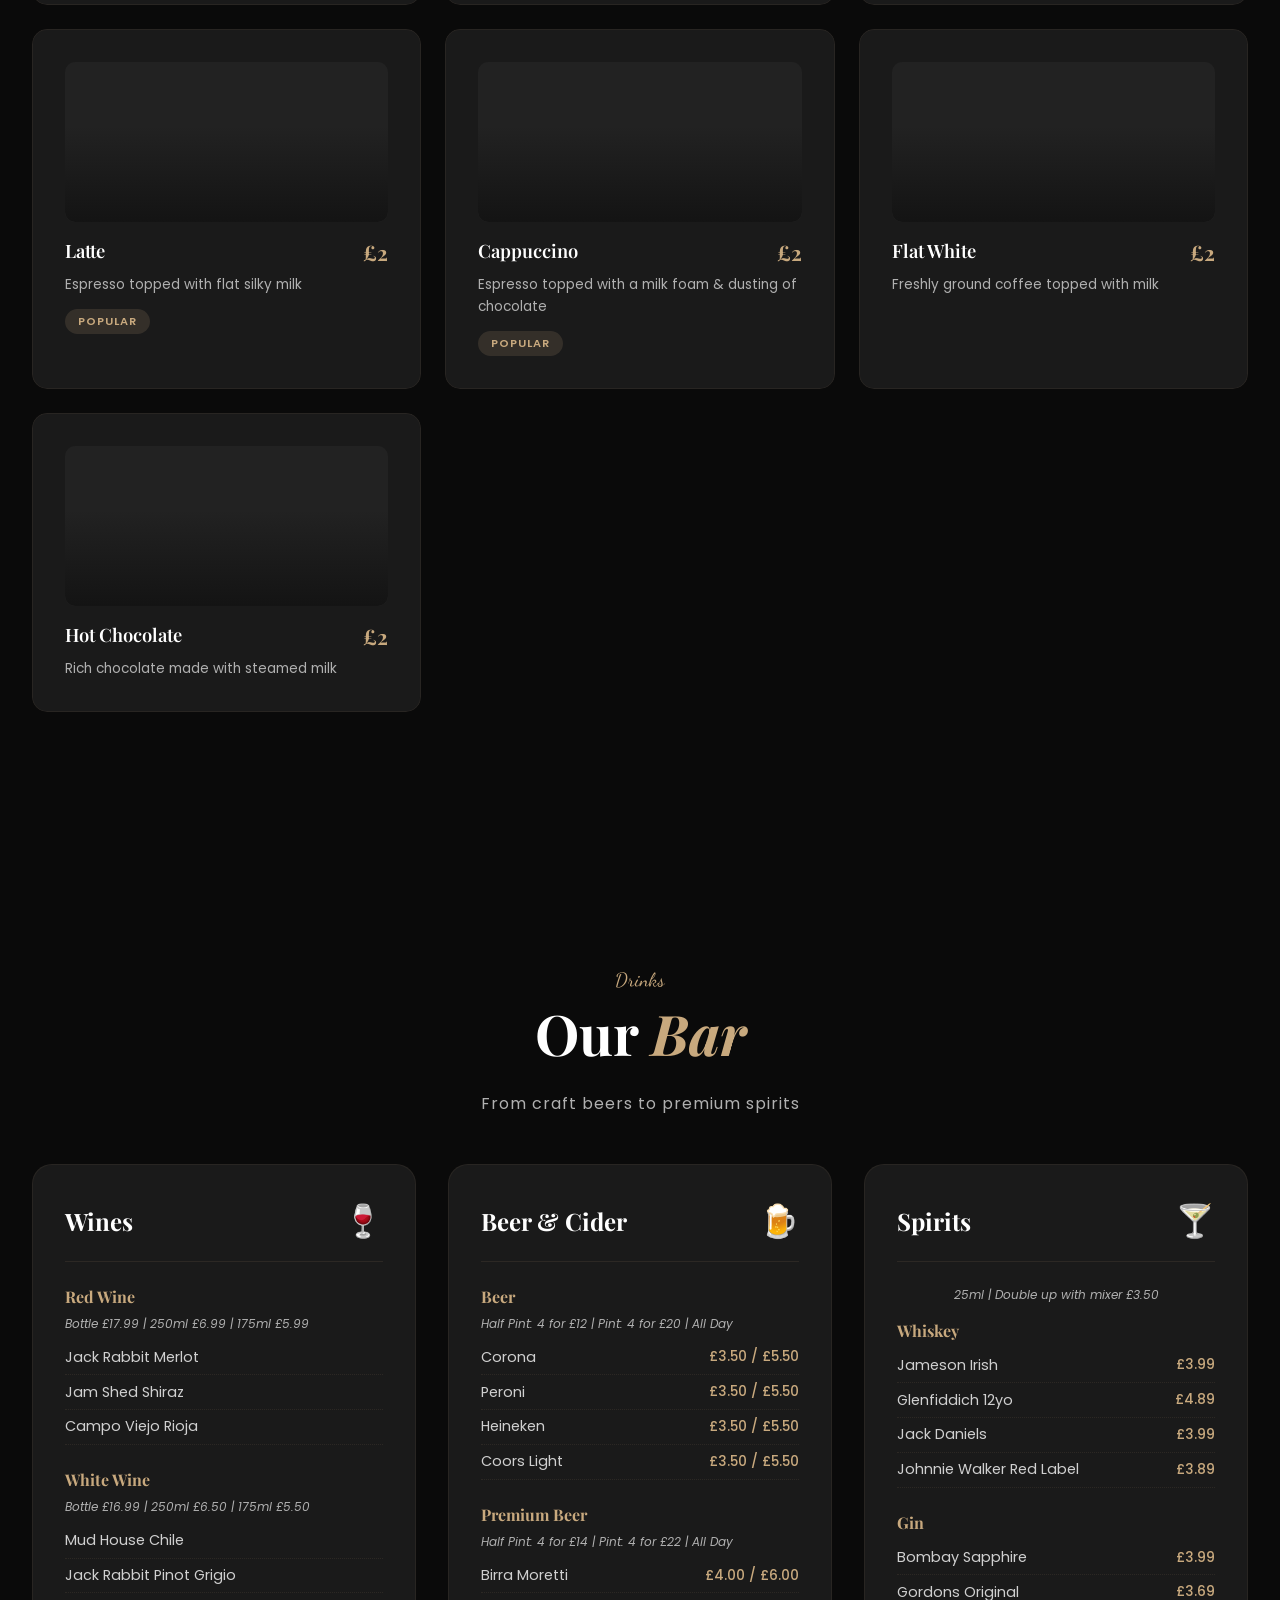
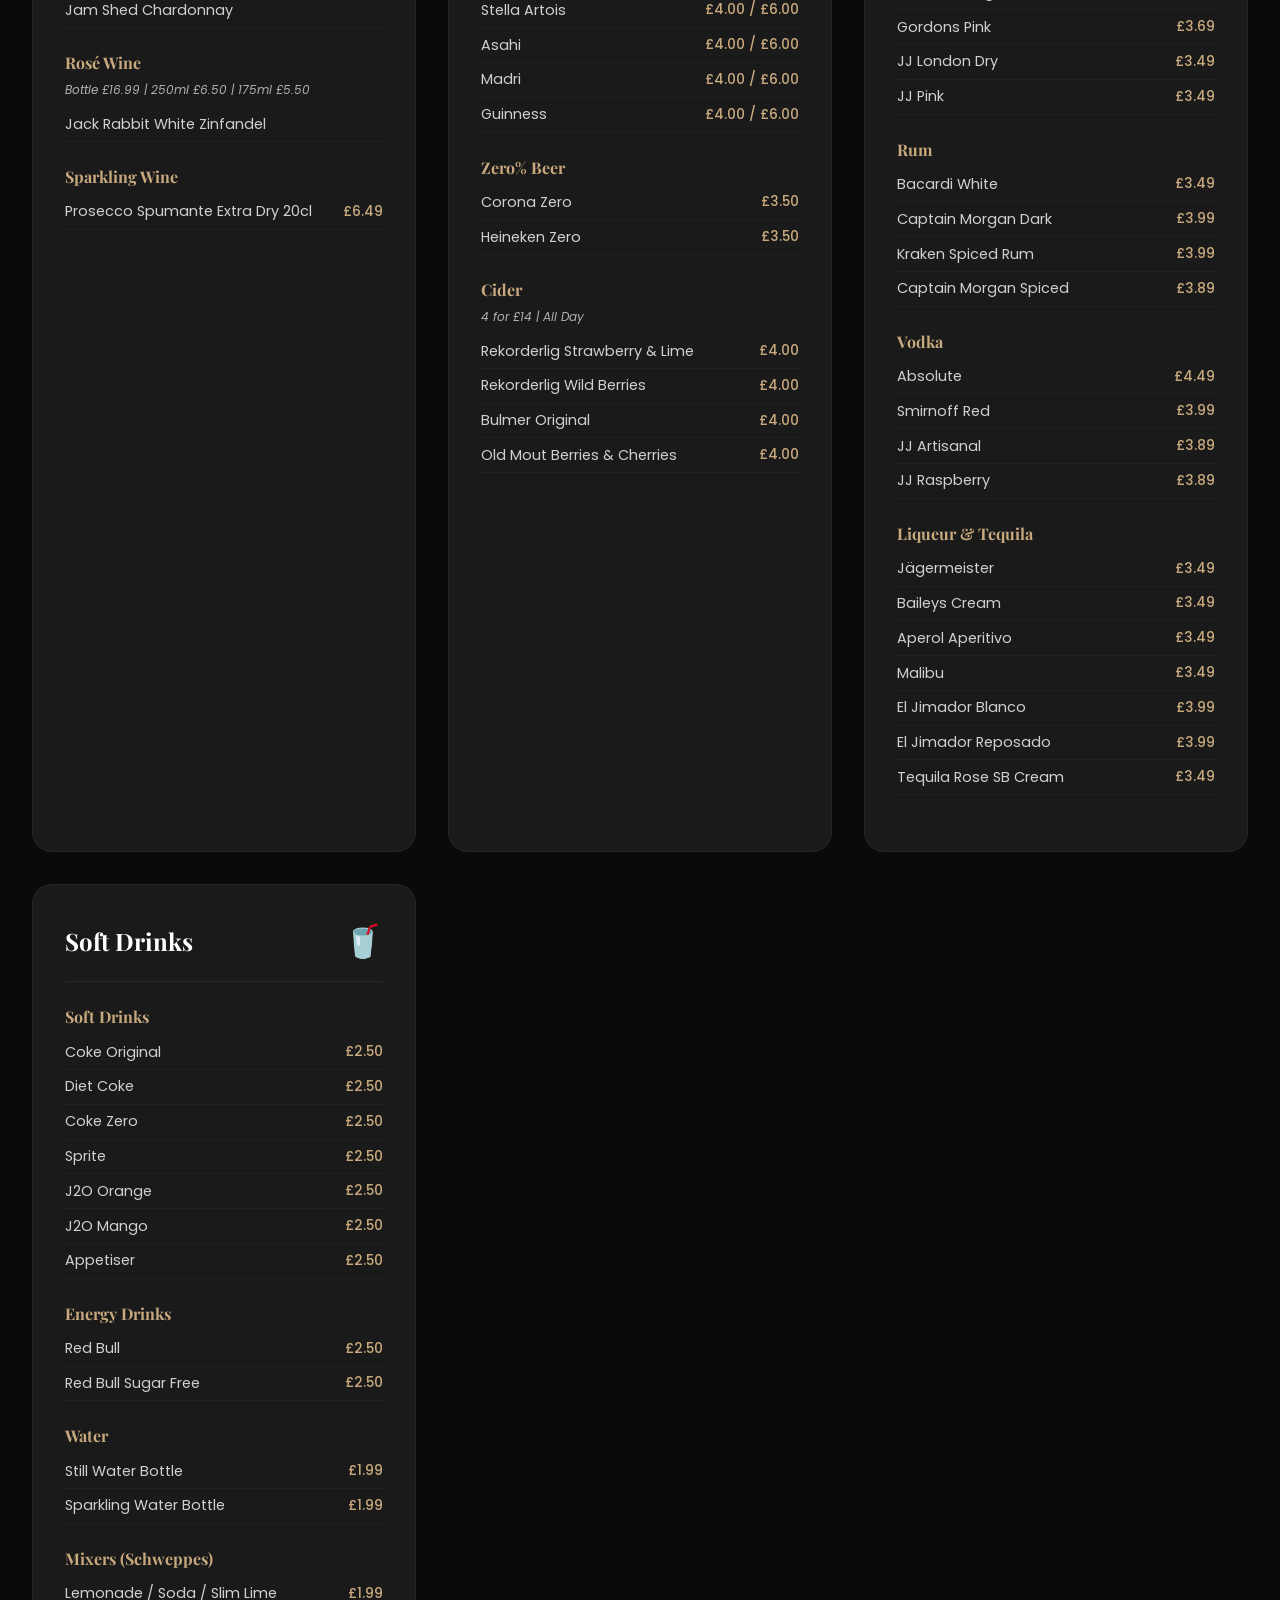
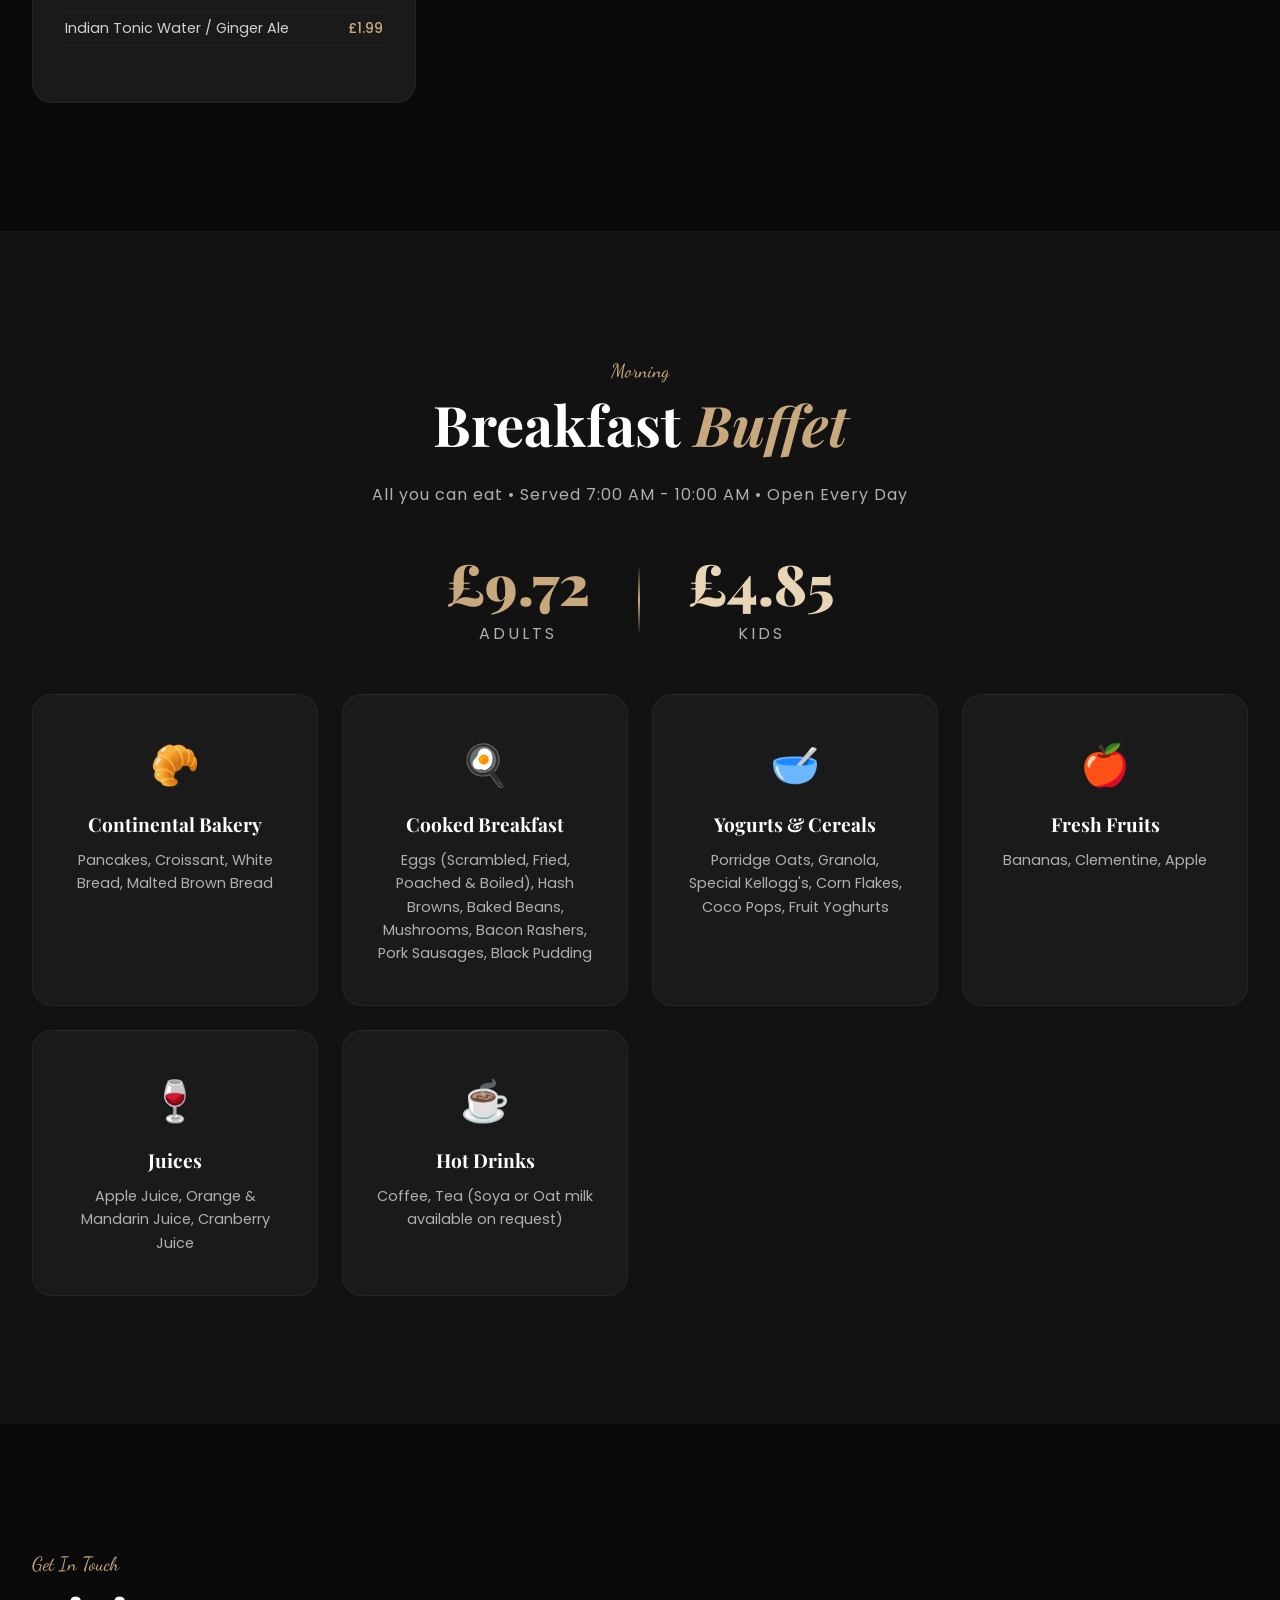
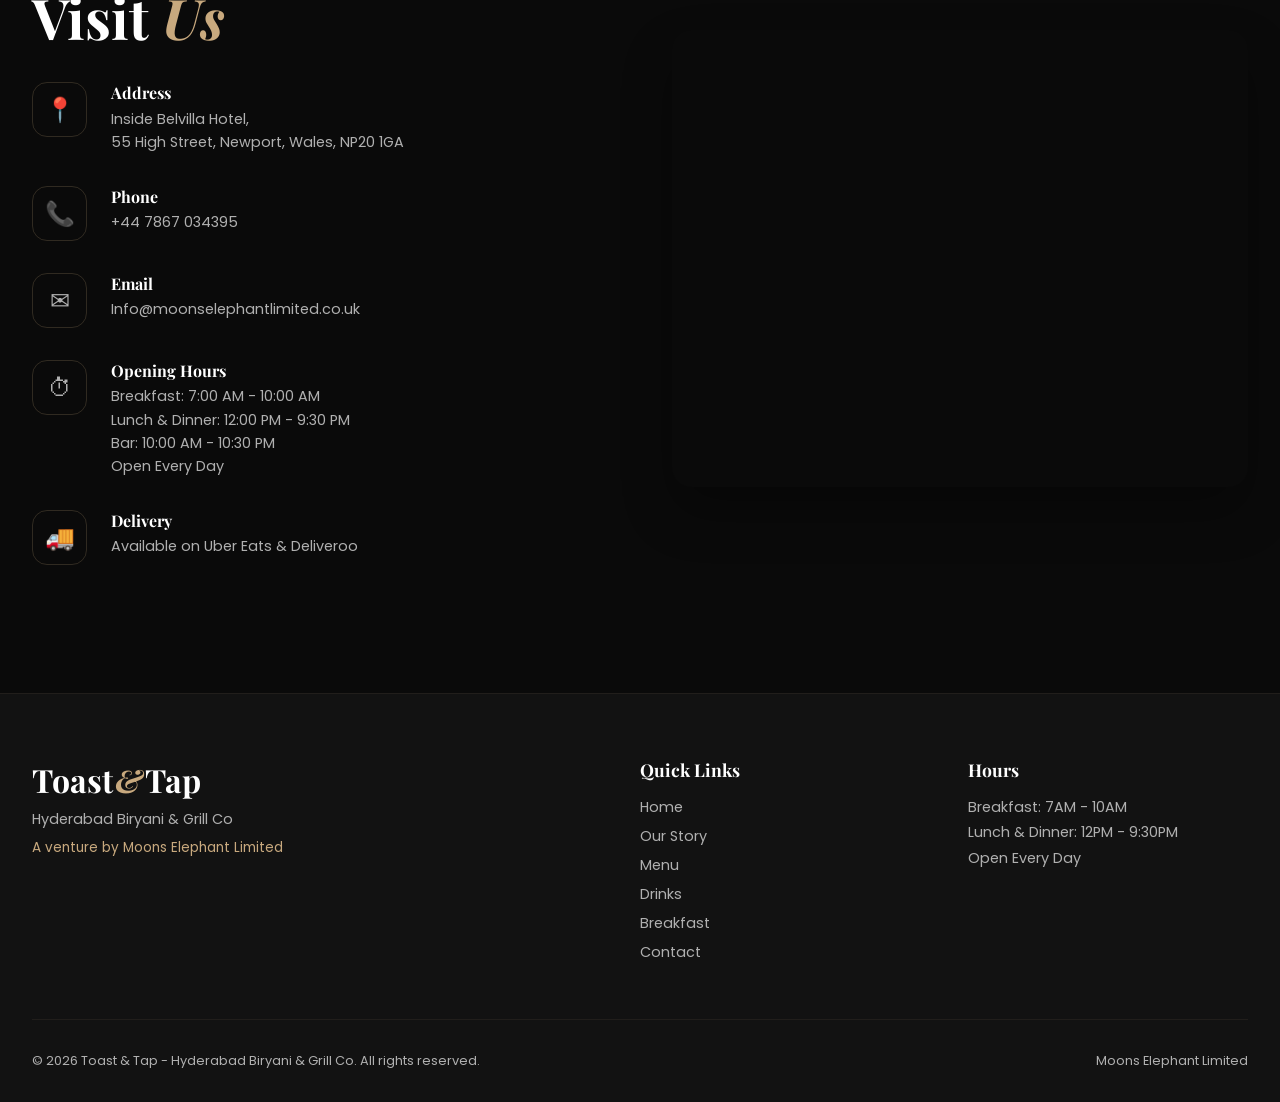
==== commit a6951411: "Add Google Search Console verification meta tag Co-Authored-By: Claude Opus 4.6 (1M context) <norepl" ====
--- a/index.html
+++ b/index.html
@@ -3,6 +3,7 @@
 <head>
     <meta charset="UTF-8">
     <meta name="viewport" content="width=device-width, initial-scale=1.0">
+    <meta name="google-site-verification" content="aMcULucaOD9TJFv_kbzUC33M-Y0NBlSg_kshu6PY5as" />
     <title>Toast & Tap | Hyderabad Biryani & Grill Co</title>
     <link rel="preconnect" href="https://fonts.googleapis.com">
     <link rel="preconnect" href="https://fonts.gstatic.com" crossorigin>
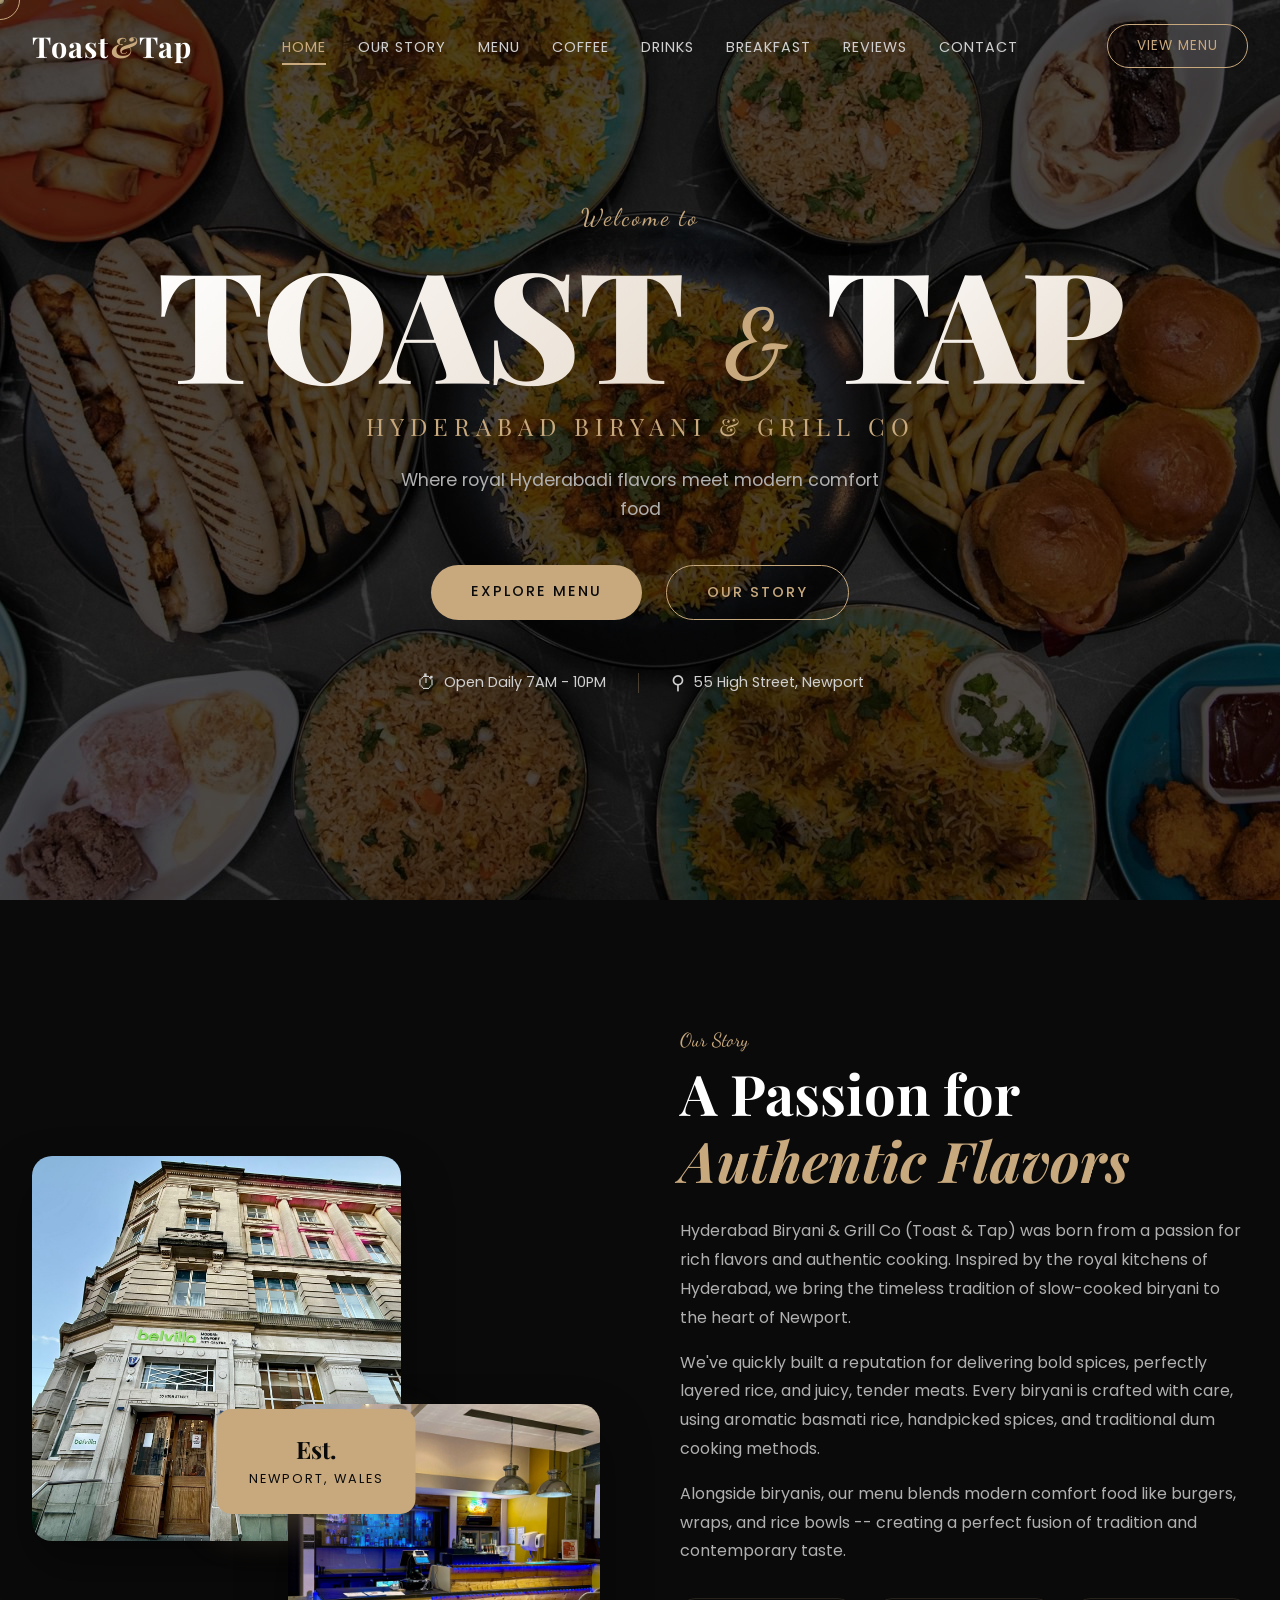
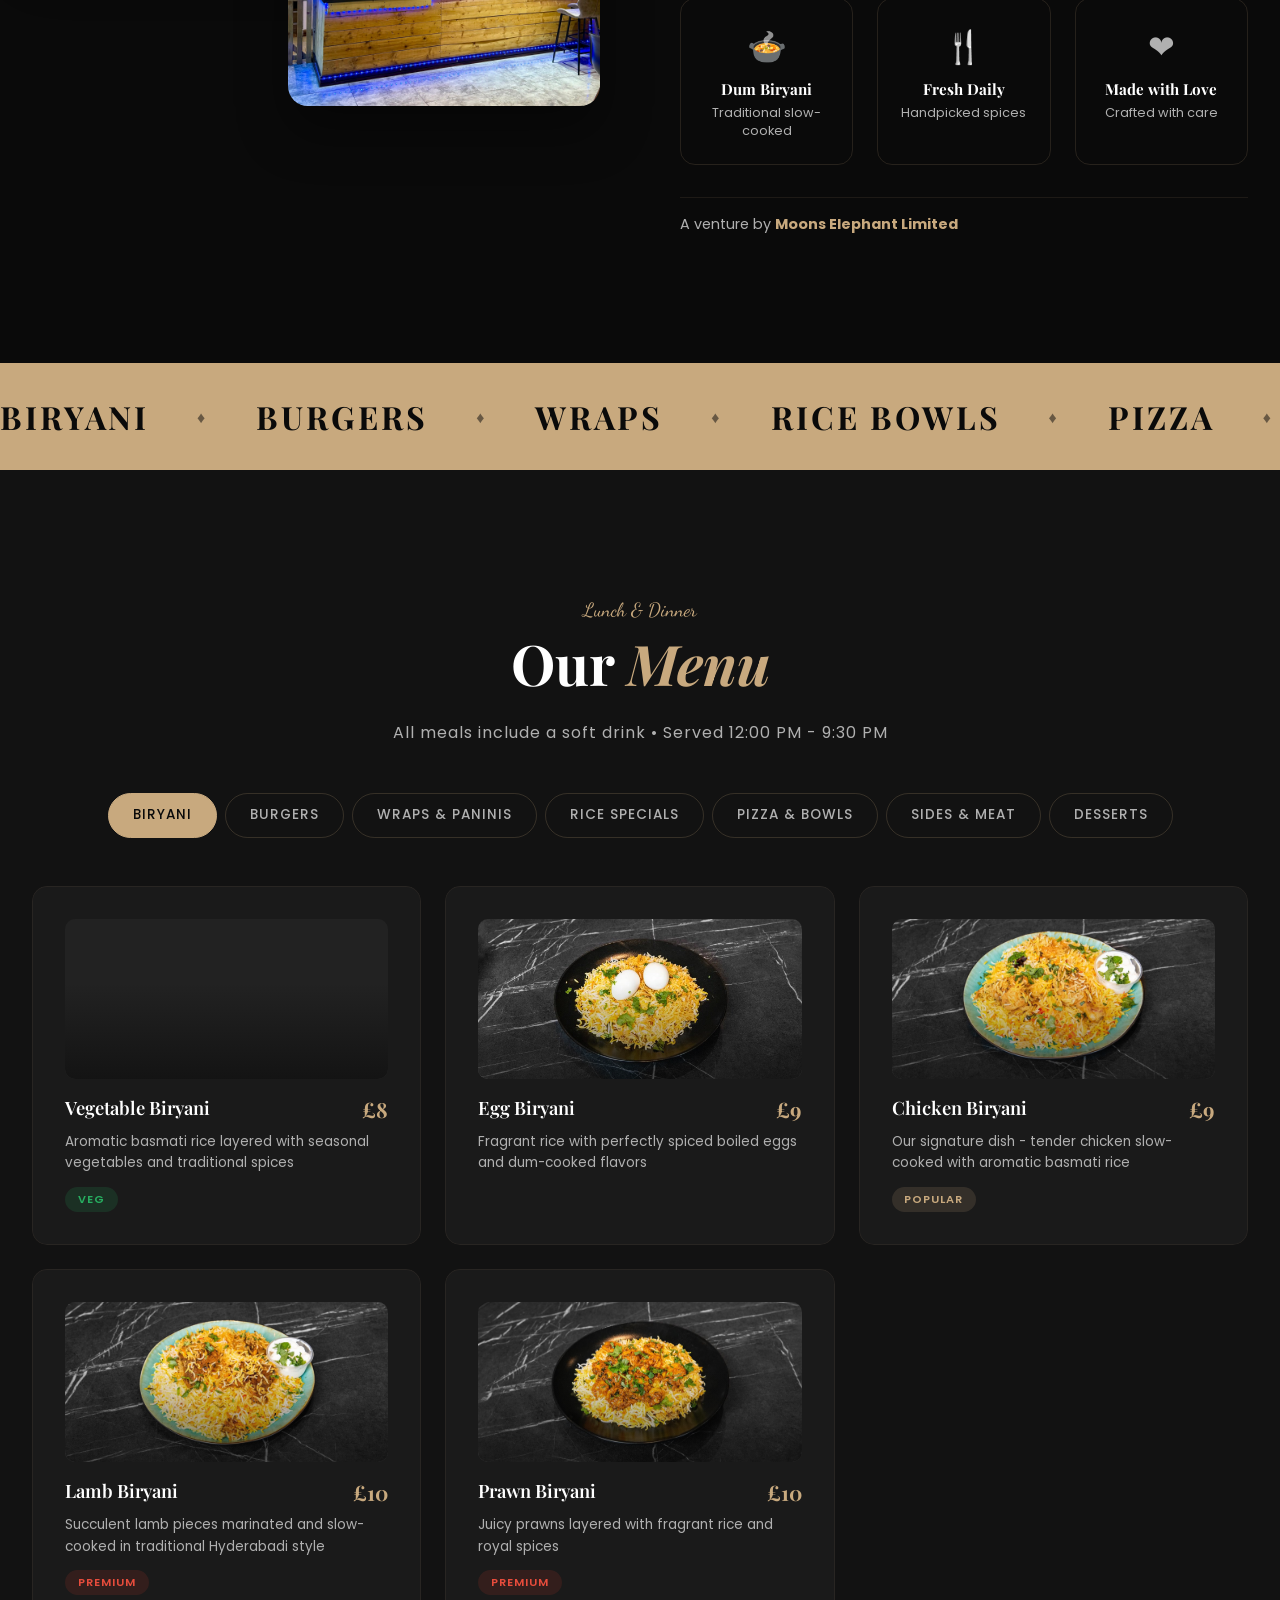
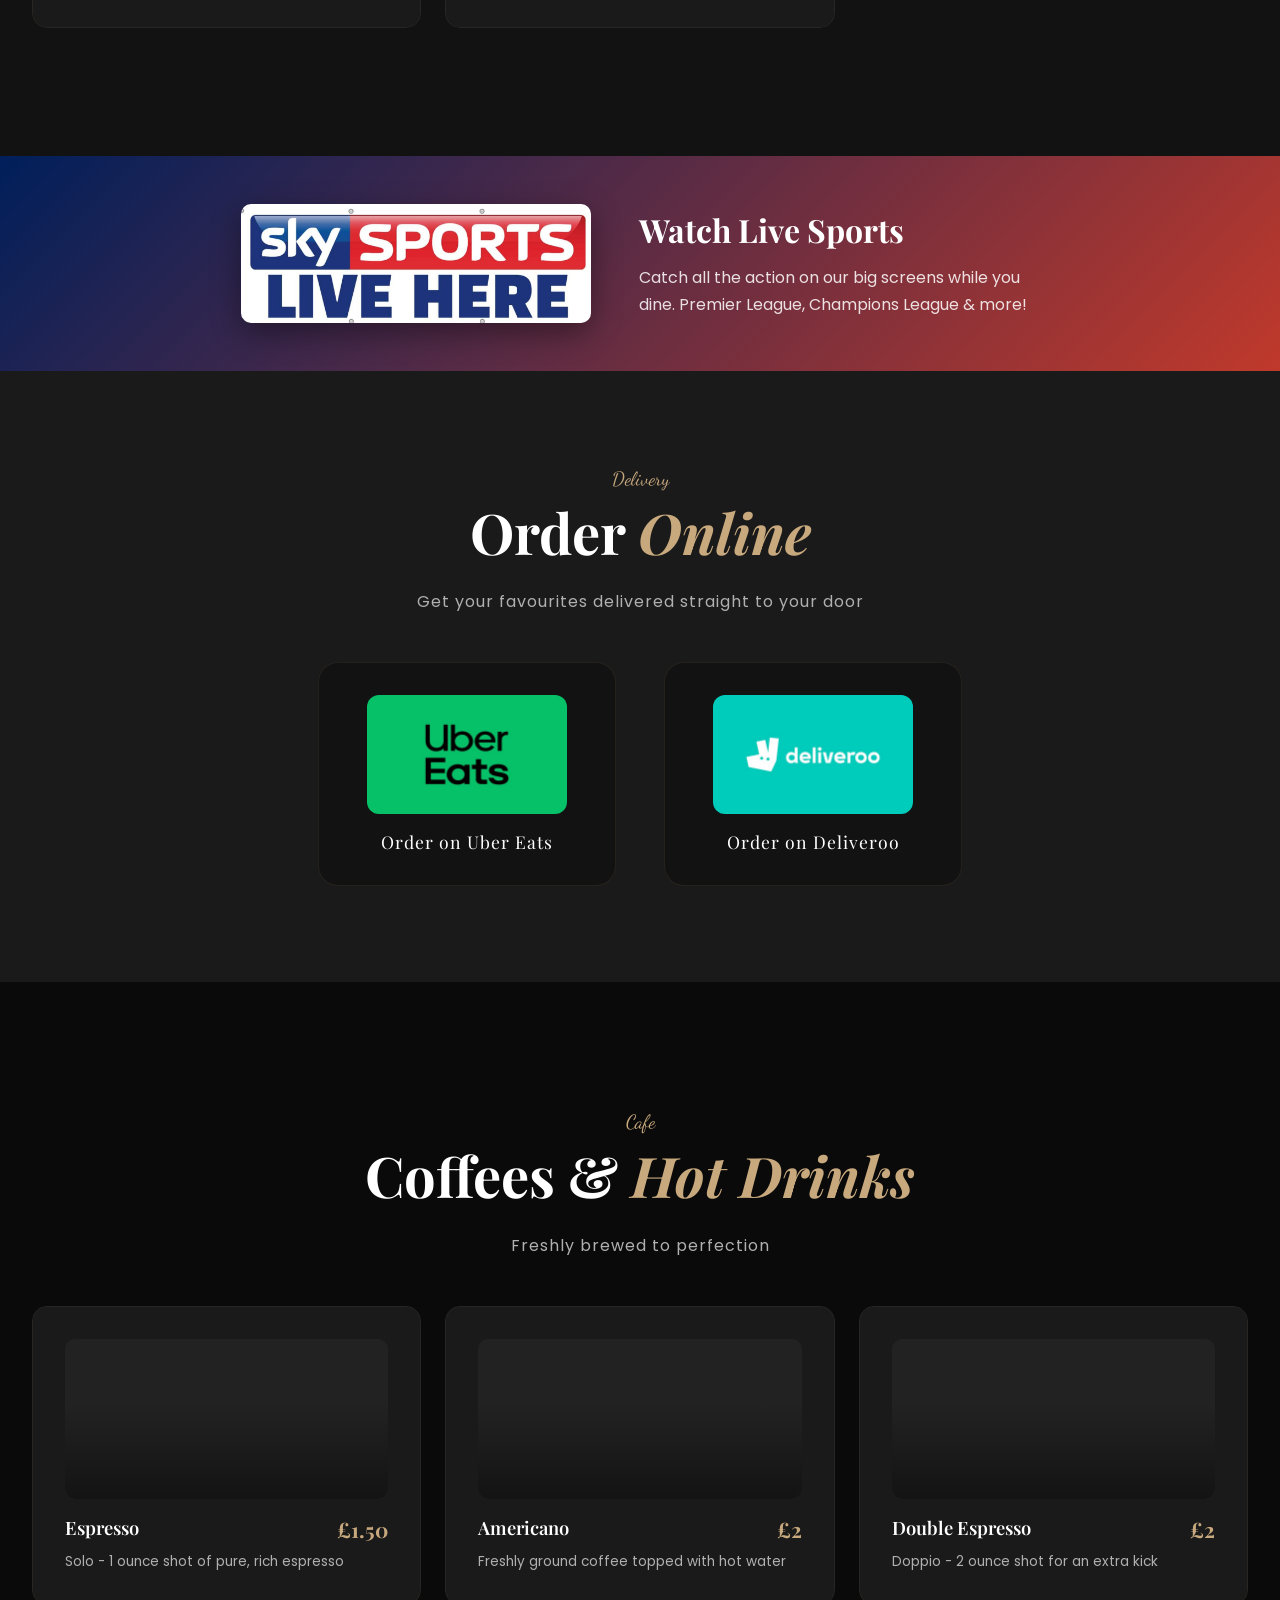
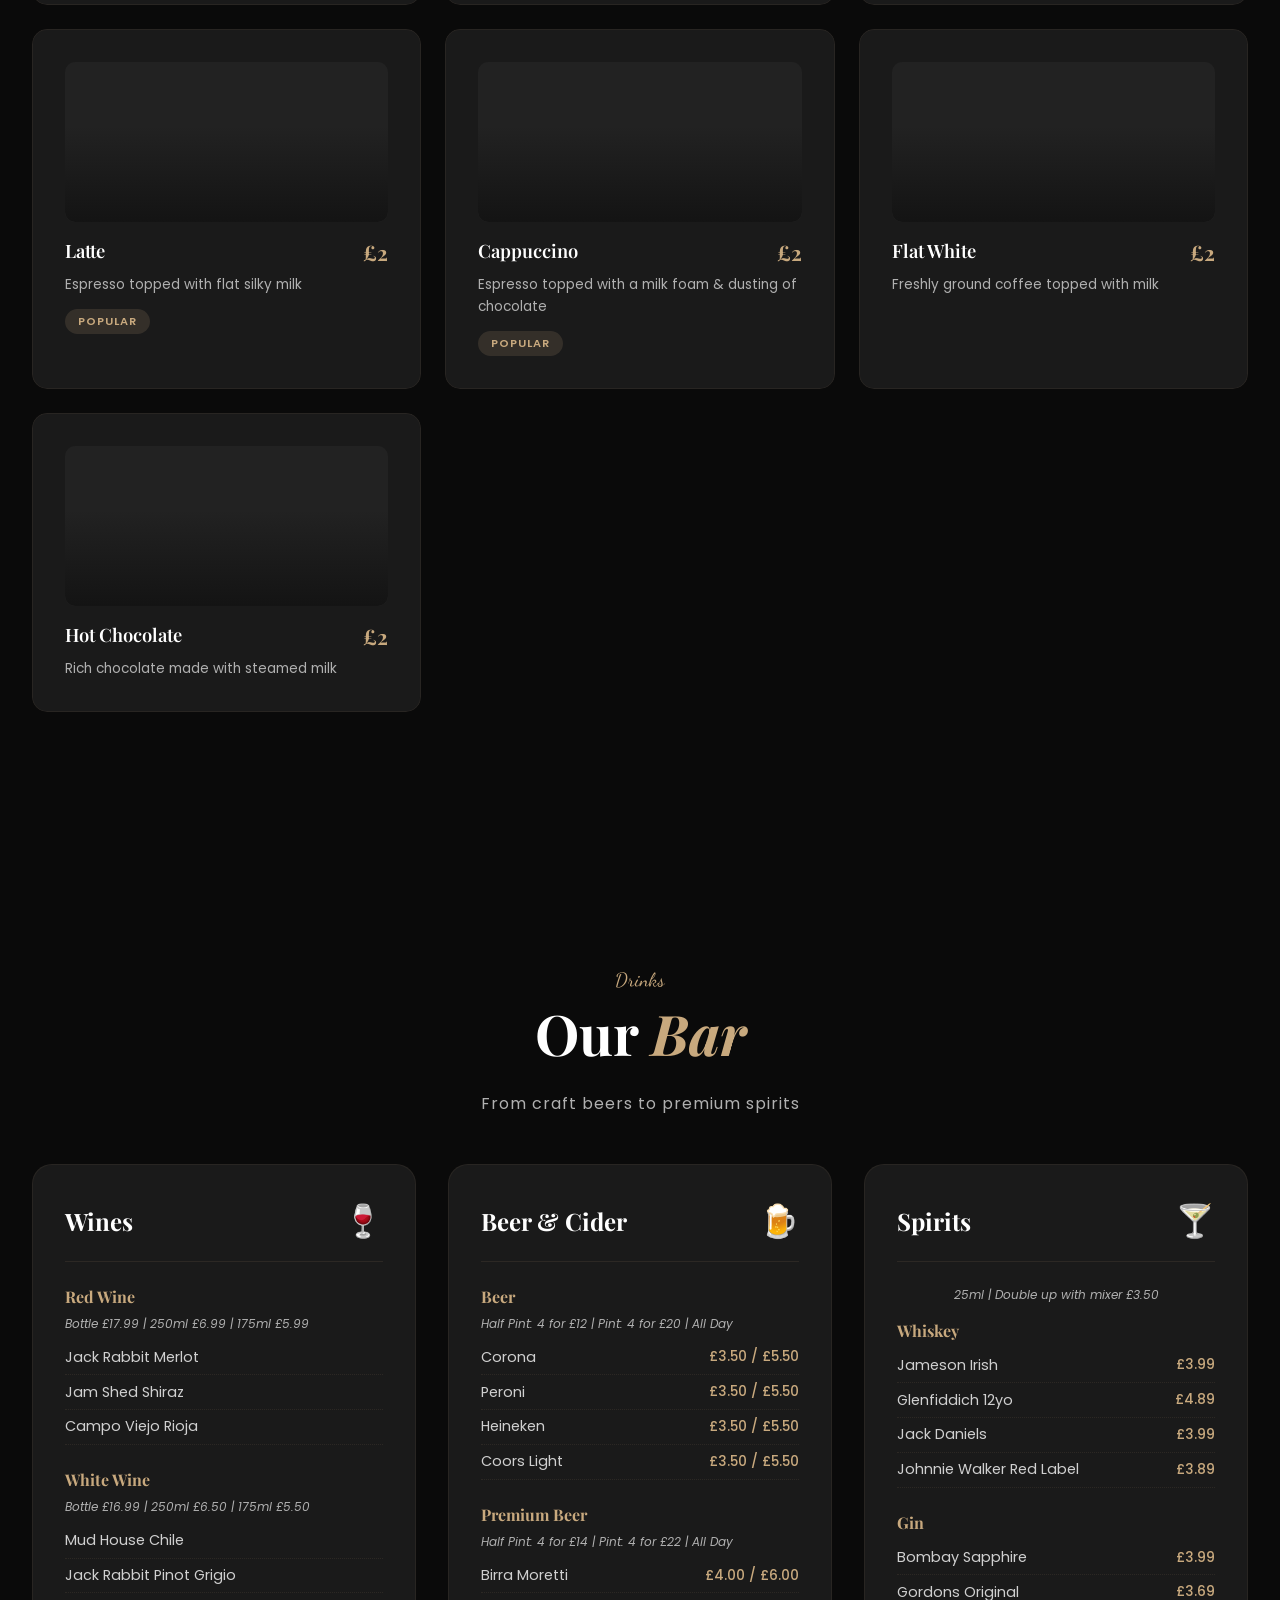
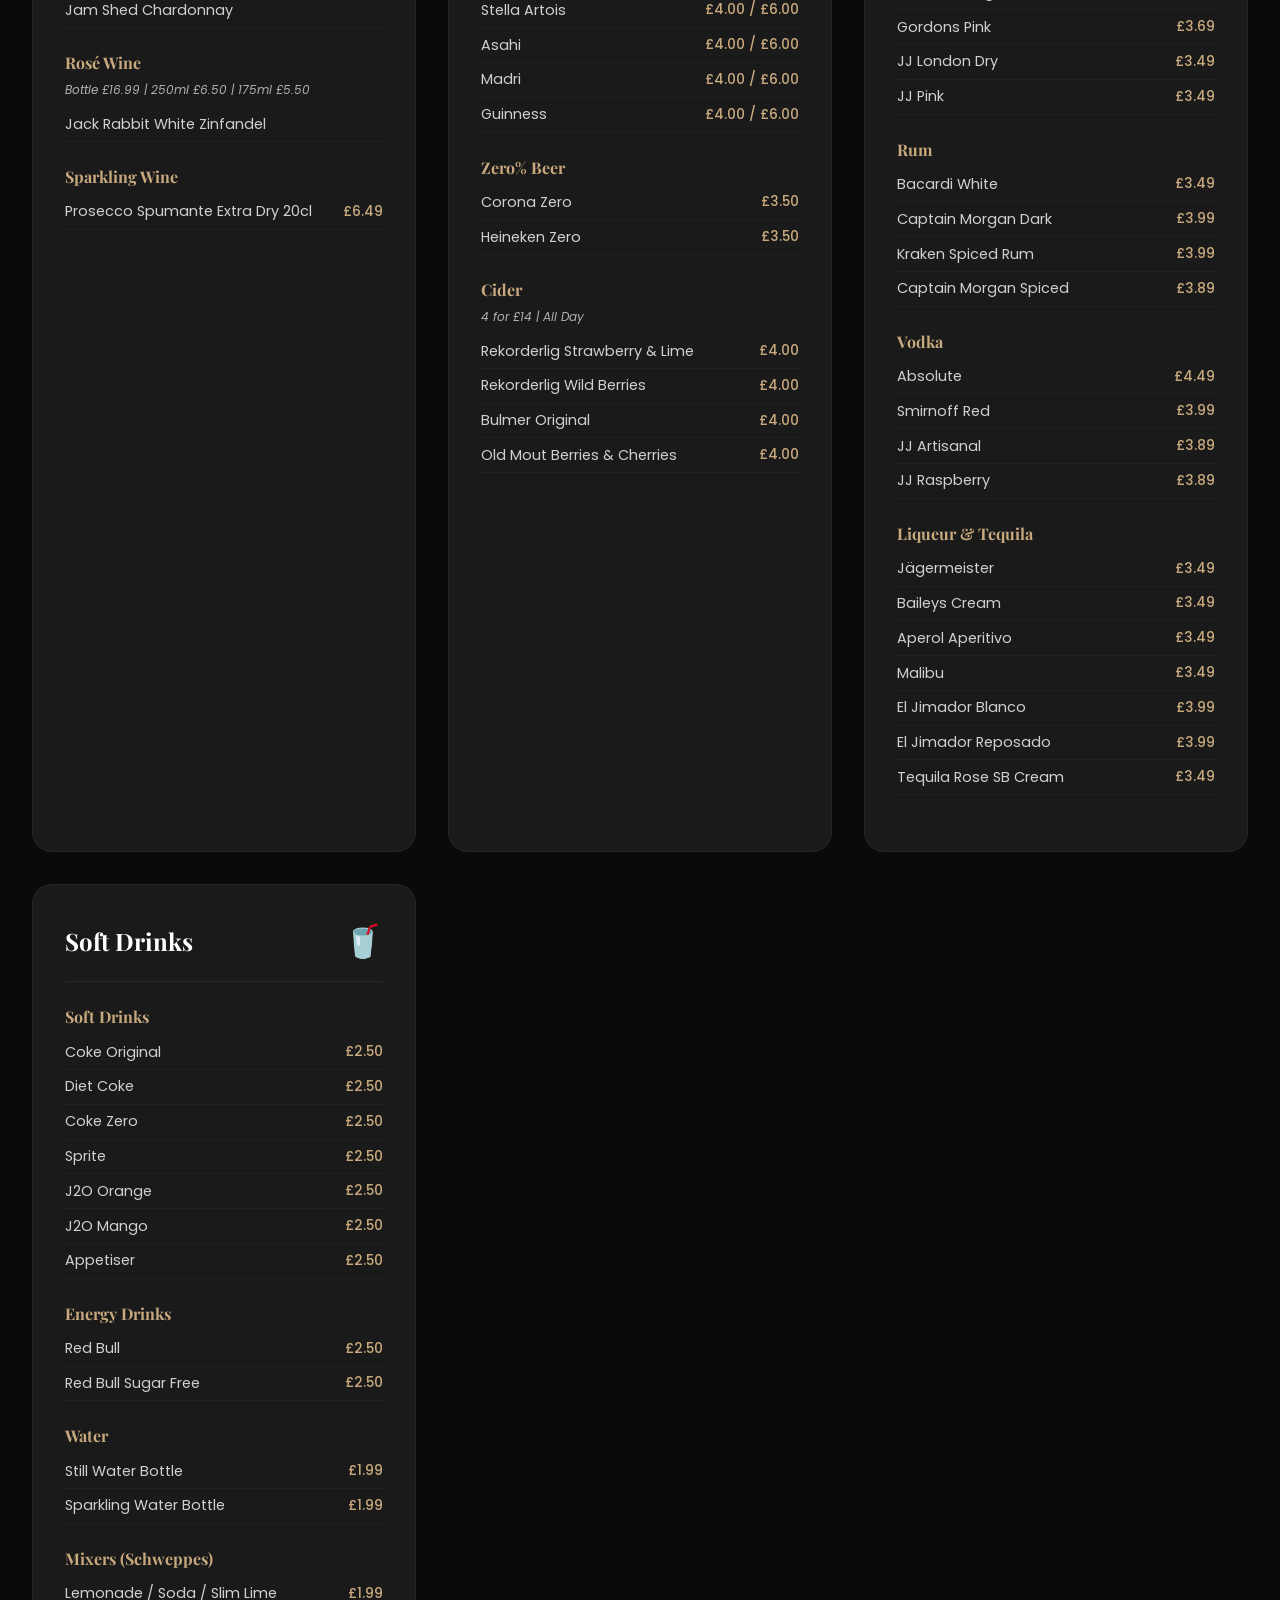
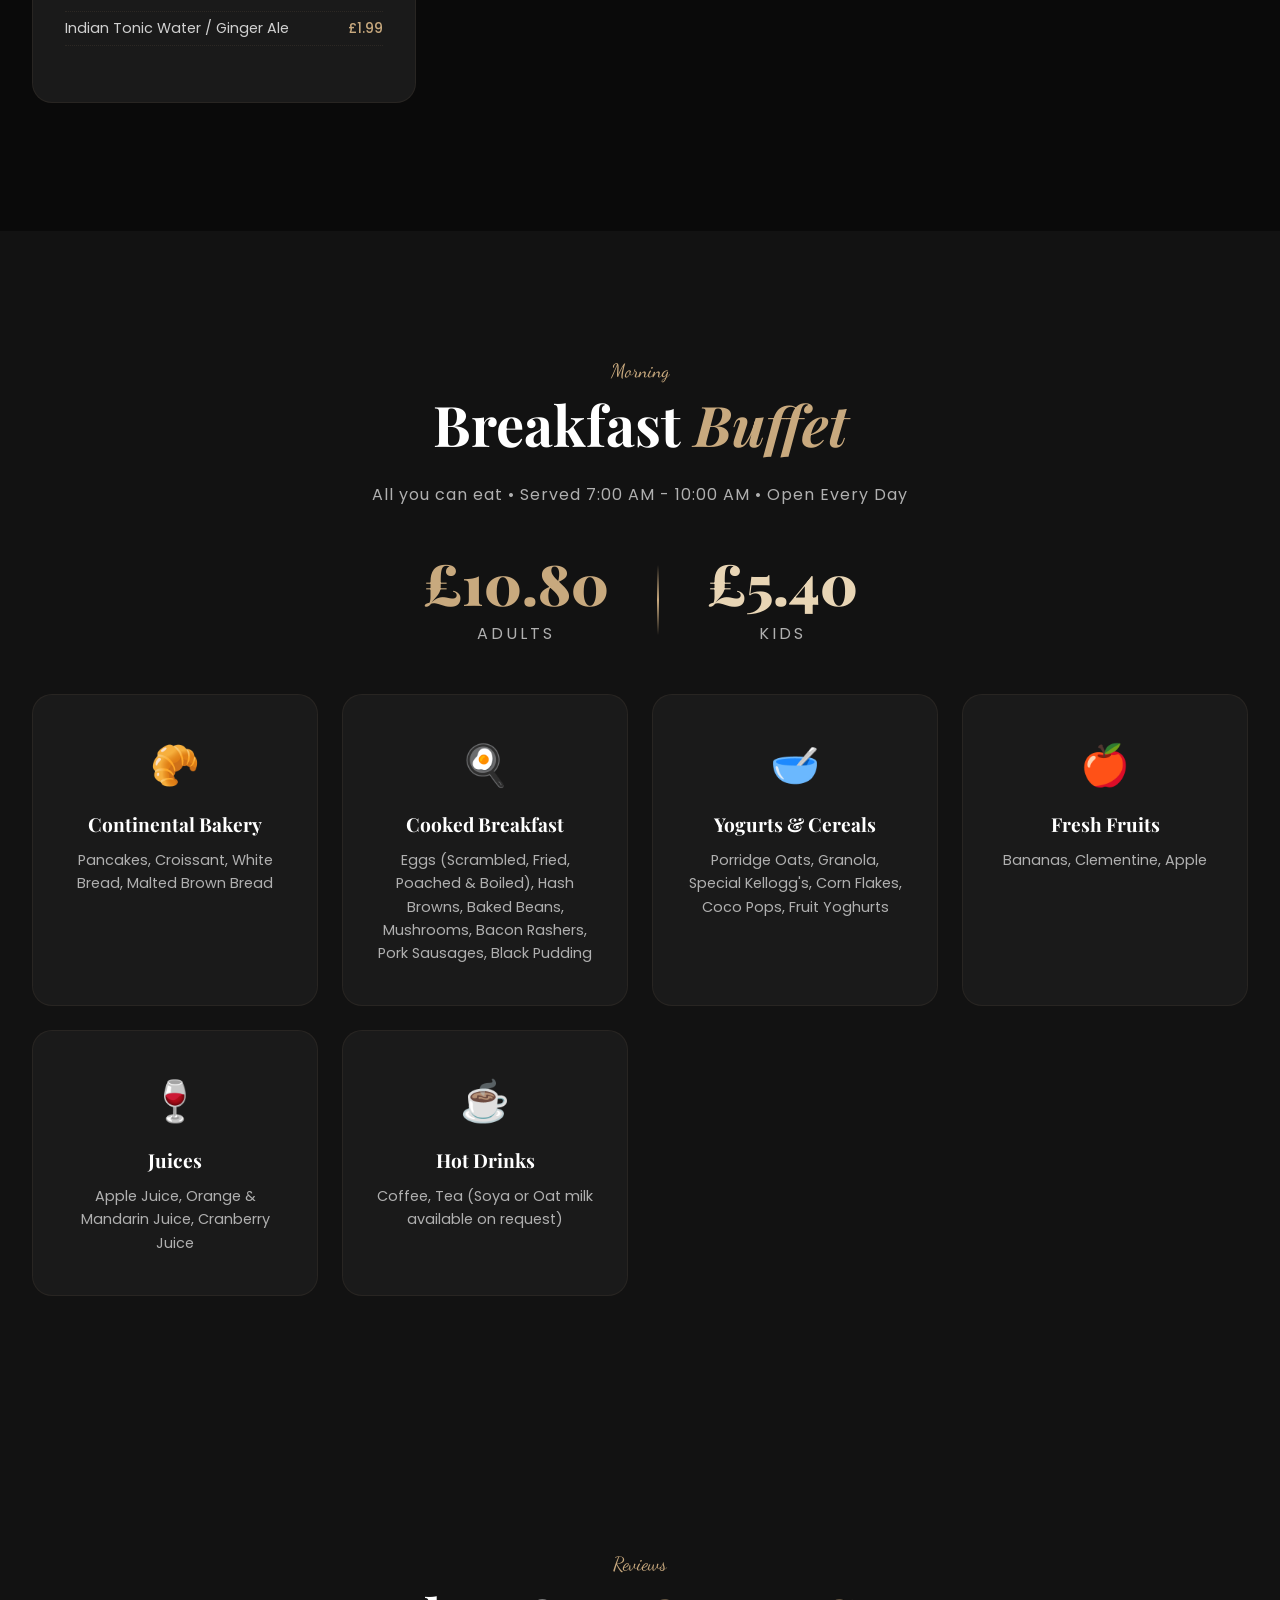
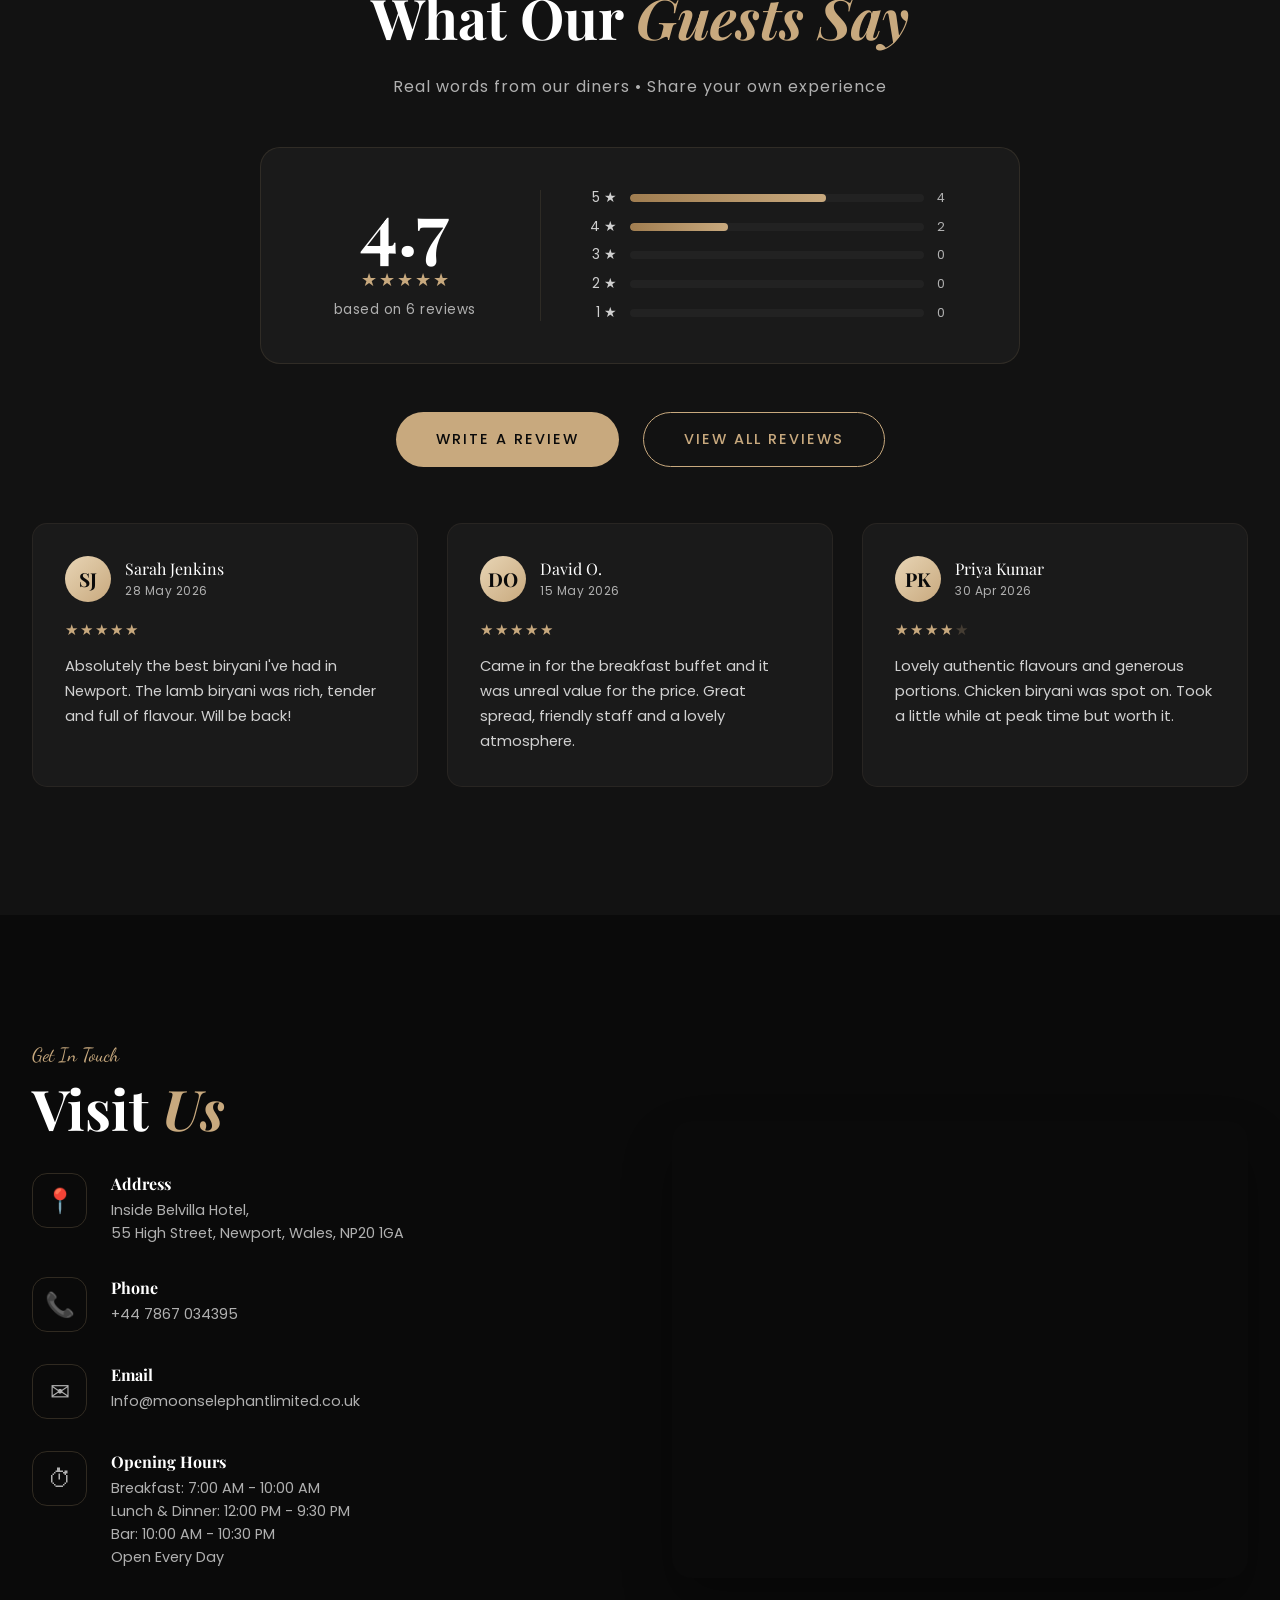
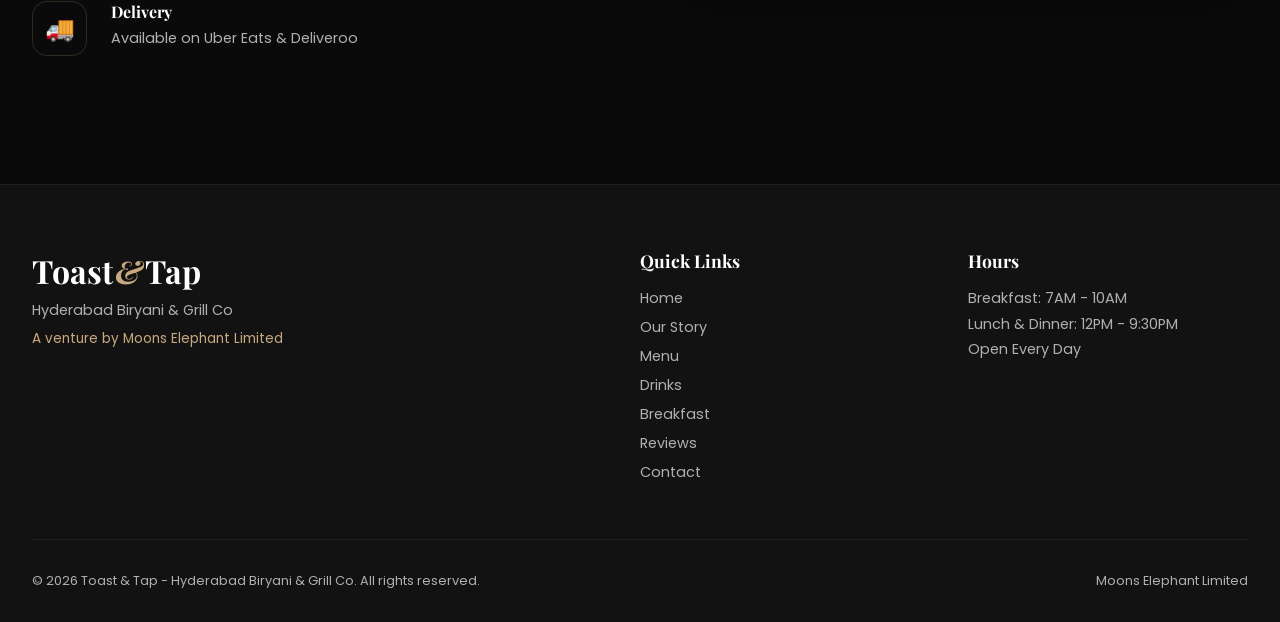
==== commit 4b6b7693: "Add customer reviews module with Google Sheets backend - Play Store-style ratings section: average s" ====
--- a/index.html
+++ b/index.html
@@ -8,7 +8,7 @@
     <link rel="preconnect" href="https://fonts.googleapis.com">
     <link rel="preconnect" href="https://fonts.gstatic.com" crossorigin>
     <link href="https://fonts.googleapis.com/css2?family=Playfair+Display:ital,wght@0,400;0,700;0,900;1,400&family=Poppins:wght@300;400;500;600;700&family=Dancing+Script:wght@700&display=swap" rel="stylesheet">
-    <link rel="stylesheet" href="styles.css?v=2.2">
+    <link rel="stylesheet" href="styles.css?v=2.3">
 </head>
 <body>
     <!-- Custom Cursor -->
@@ -40,6 +40,7 @@
                 <li><a href="#coffee" class="nav-link">Coffee</a></li>
                 <li><a href="#drinks" class="nav-link">Drinks</a></li>
                 <li><a href="#breakfast" class="nav-link">Breakfast</a></li>
+                <li><a href="#reviews" class="nav-link">Reviews</a></li>
                 <li><a href="#contact" class="nav-link">Contact</a></li>
             </ul>
             <a href="#menu" class="nav-cta">View Menu</a>
@@ -933,6 +934,97 @@
         </div>
     </section>
 
+    <!-- Reviews Section -->
+    <section class="reviews-section" id="reviews">
+        <div class="container">
+            <div class="section-header" data-animate="fade-up">
+                <span class="section-label">Reviews</span>
+                <h2 class="section-title">What Our <em>Guests Say</em></h2>
+                <p class="section-subtitle">Real words from our diners &bull; Share your own experience</p>
+            </div>
+
+            <!-- Rating Summary (Play Store style) -->
+            <div class="reviews-summary" data-animate="fade-up" data-delay="100">
+                <div class="rating-score">
+                    <span class="rating-average" id="ratingAverage">0.0</span>
+                    <div class="rating-score-stars" id="ratingAverageStars" aria-hidden="true"></div>
+                    <span class="rating-total" id="ratingTotal">No reviews yet</span>
+                </div>
+                <div class="rating-bars" id="ratingBars">
+                    <!-- bars injected by reviews.js -->
+                </div>
+            </div>
+
+            <!-- Action buttons -->
+            <div class="reviews-actions" data-animate="fade-up" data-delay="200">
+                <button class="btn btn-primary magnetic-btn" id="writeReviewBtn">Write a Review</button>
+                <button class="btn btn-outline magnetic-btn" id="viewAllBtn">View All Reviews</button>
+            </div>
+
+            <!-- Top 3 reviews -->
+            <div class="reviews-grid" id="reviewsTop" data-animate="fade-up" data-delay="300">
+                <!-- top 3 cards injected by reviews.js -->
+            </div>
+
+            <p class="reviews-empty" id="reviewsEmpty" hidden>Be the first to leave a review &mdash; tap <strong>Write a Review</strong> above.</p>
+        </div>
+    </section>
+
+    <!-- Write Review Modal -->
+    <div class="rv-modal" id="writeModal" aria-hidden="true">
+        <div class="rv-modal-overlay" data-close></div>
+        <div class="rv-modal-box" role="dialog" aria-modal="true" aria-labelledby="writeModalTitle">
+            <button class="rv-modal-close" data-close aria-label="Close">&times;</button>
+            <h3 class="rv-modal-title" id="writeModalTitle">Write a <em>Review</em></h3>
+            <form id="reviewForm" class="rv-form">
+                <div class="rv-field">
+                    <label for="rvName">Your Name</label>
+                    <input type="text" id="rvName" name="name" maxlength="50" placeholder="e.g. Sarah J." required>
+                </div>
+                <div class="rv-field">
+                    <label>Your Rating</label>
+                    <div class="rv-star-picker" id="starPicker" role="radiogroup" aria-label="Star rating">
+                        <button type="button" class="rv-star" data-value="1" aria-label="1 star">&#9733;</button>
+                        <button type="button" class="rv-star" data-value="2" aria-label="2 stars">&#9733;</button>
+                        <button type="button" class="rv-star" data-value="3" aria-label="3 stars">&#9733;</button>
+                        <button type="button" class="rv-star" data-value="4" aria-label="4 stars">&#9733;</button>
+                        <button type="button" class="rv-star" data-value="5" aria-label="5 stars">&#9733;</button>
+                    </div>
+                    <input type="hidden" id="rvRating" name="rating" value="0" required>
+                </div>
+                <div class="rv-field">
+                    <label for="rvText">Your Review</label>
+                    <textarea id="rvText" name="text" rows="4" maxlength="600" placeholder="Tell us about the food, the service, the vibe..." required></textarea>
+                </div>
+                <button type="submit" class="btn btn-primary rv-submit" id="rvSubmit">Submit Review</button>
+                <p class="rv-form-msg" id="rvFormMsg"></p>
+            </form>
+        </div>
+    </div>
+
+    <!-- All Reviews Modal -->
+    <div class="rv-modal" id="allModal" aria-hidden="true">
+        <div class="rv-modal-overlay" data-close></div>
+        <div class="rv-modal-box rv-modal-box-wide" role="dialog" aria-modal="true" aria-labelledby="allModalTitle">
+            <button class="rv-modal-close" data-close aria-label="Close">&times;</button>
+            <h3 class="rv-modal-title" id="allModalTitle">All <em>Reviews</em></h3>
+            <div class="rv-filter" id="rvFilter">
+                <button class="rv-filter-chip active" data-star="0">All</button>
+                <button class="rv-filter-chip" data-star="5">5 &#9733;</button>
+                <button class="rv-filter-chip" data-star="4">4 &#9733;</button>
+                <button class="rv-filter-chip" data-star="3">3 &#9733;</button>
+                <button class="rv-filter-chip" data-star="2">2 &#9733;</button>
+                <button class="rv-filter-chip" data-star="1">1 &#9733;</button>
+            </div>
+            <div class="rv-all-list" id="reviewsAll">
+                <!-- all cards injected by reviews.js -->
+            </div>
+        </div>
+    </div>
+
+    <!-- Toast -->
+    <div class="rv-toast" id="rvToast" role="status" aria-live="polite"></div>
+
     <!-- Contact / Footer -->
     <section class="contact-section" id="contact">
         <div class="container">
@@ -1001,6 +1093,7 @@
                     <a href="#menu">Menu</a>
                     <a href="#drinks">Drinks</a>
                     <a href="#breakfast">Breakfast</a>
+                    <a href="#reviews">Reviews</a>
                     <a href="#contact">Contact</a>
                 </div>
                 <div class="footer-hours">
@@ -1018,5 +1111,7 @@
     </footer>
 
     <script src="script.js?v=2.2"></script>
+    <script src="config.js?v=1.0"></script>
+    <script src="reviews.js?v=1.0"></script>
 </body>
 </html>
--- a/styles.css
+++ b/styles.css
@@ -1624,3 +1624,383 @@
         display: none;
     }
 }
+
+/* ===== Reviews Section ===== */
+.reviews-section {
+    padding: 8rem 0;
+    background: var(--dark-2);
+    position: relative;
+    overflow: hidden;
+}
+
+/* Rating Summary (Play Store style) */
+.reviews-summary {
+    display: grid;
+    grid-template-columns: minmax(180px, 240px) 1fr;
+    gap: 3rem;
+    align-items: center;
+    max-width: 760px;
+    margin: 0 auto 3rem;
+    padding: 2.5rem;
+    background: var(--dark-3);
+    border: 1px solid rgba(200, 169, 126, 0.12);
+    border-radius: 20px;
+}
+
+.rating-score {
+    text-align: center;
+    border-right: 1px solid rgba(200, 169, 126, 0.12);
+    padding-right: 2rem;
+}
+
+.rating-average {
+    display: block;
+    font-family: var(--font-heading);
+    font-size: 4.5rem;
+    font-weight: 700;
+    line-height: 1;
+    color: var(--white);
+}
+
+.rating-score-stars {
+    display: flex;
+    justify-content: center;
+    gap: 2px;
+    margin: 0.6rem 0 0.4rem;
+    font-size: 1.1rem;
+}
+
+.rating-total {
+    font-size: 0.85rem;
+    color: var(--text);
+    letter-spacing: 0.5px;
+}
+
+/* Star glyphs */
+.rv-stars {
+    display: inline-flex;
+    gap: 2px;
+    line-height: 1;
+}
+.rv-stars span { color: rgba(200, 169, 126, 0.25); }
+.rv-stars span.filled { color: var(--gold); }
+
+/* Distribution bars */
+.rating-bars {
+    display: flex;
+    flex-direction: column;
+    gap: 0.55rem;
+}
+
+.rating-bar-row {
+    display: grid;
+    grid-template-columns: 28px 1fr 42px;
+    align-items: center;
+    gap: 0.8rem;
+}
+
+.rating-bar-label {
+    font-size: 0.85rem;
+    color: var(--text-light);
+    text-align: right;
+}
+
+.rating-bar-track {
+    height: 8px;
+    background: var(--dark-4);
+    border-radius: 50px;
+    overflow: hidden;
+}
+
+.rating-bar-fill {
+    height: 100%;
+    width: 0;
+    background: linear-gradient(90deg, var(--gold-dark), var(--gold));
+    border-radius: 50px;
+    transition: width 1s var(--transition);
+}
+
+.rating-bar-count {
+    font-size: 0.8rem;
+    color: var(--text);
+    text-align: left;
+}
+
+/* Action buttons */
+.reviews-actions {
+    display: flex;
+    justify-content: center;
+    gap: 1.5rem;
+    flex-wrap: wrap;
+    margin-bottom: 3.5rem;
+}
+
+/* Reviews grid (top 3) */
+.reviews-grid {
+    display: grid;
+    grid-template-columns: repeat(3, 1fr);
+    gap: 1.8rem;
+}
+
+.reviews-empty {
+    text-align: center;
+    color: var(--text);
+    font-size: 1rem;
+    margin-top: 1rem;
+}
+.reviews-empty strong { color: var(--gold); }
+
+/* Review card */
+.review-card {
+    padding: 2rem;
+    background: var(--dark-3);
+    border: 1px solid rgba(200, 169, 126, 0.08);
+    border-radius: 15px;
+    transition: border-color 0.4s, transform 0.4s var(--transition), box-shadow 0.4s;
+}
+.review-card:hover {
+    border-color: rgba(200, 169, 126, 0.25);
+    transform: translateY(-5px);
+    box-shadow: 0 15px 40px rgba(0, 0, 0, 0.3);
+}
+
+.review-card-head {
+    display: flex;
+    align-items: center;
+    gap: 0.9rem;
+    margin-bottom: 1rem;
+}
+
+.review-avatar {
+    width: 46px;
+    height: 46px;
+    flex-shrink: 0;
+    border-radius: 50%;
+    display: grid;
+    place-items: center;
+    font-family: var(--font-heading);
+    font-size: 1.2rem;
+    font-weight: 700;
+    color: var(--dark);
+    background: linear-gradient(135deg, var(--gold-light), var(--gold));
+}
+
+.review-meta { flex: 1; min-width: 0; }
+
+.review-name {
+    font-family: var(--font-heading);
+    color: var(--white);
+    font-size: 1rem;
+    margin-bottom: 0.15rem;
+}
+
+.review-date {
+    font-size: 0.75rem;
+    color: var(--text);
+    letter-spacing: 0.5px;
+}
+
+.review-card-stars {
+    font-size: 0.95rem;
+    margin-bottom: 0.8rem;
+}
+
+.review-text {
+    font-size: 0.92rem;
+    line-height: 1.7;
+    color: var(--text-light);
+}
+
+/* ===== Review Modals ===== */
+.rv-modal {
+    position: fixed;
+    inset: 0;
+    z-index: 10000;
+    display: none;
+    align-items: center;
+    justify-content: center;
+    padding: 1.5rem;
+}
+.rv-modal.open { display: flex; }
+
+.rv-modal-overlay {
+    position: absolute;
+    inset: 0;
+    background: rgba(0, 0, 0, 0.8);
+    backdrop-filter: blur(4px);
+    animation: rvFade 0.3s ease;
+}
+
+.rv-modal-box {
+    position: relative;
+    width: 100%;
+    max-width: 480px;
+    max-height: 88vh;
+    overflow-y: auto;
+    background: var(--dark-2);
+    border: 1px solid rgba(200, 169, 126, 0.2);
+    border-radius: 20px;
+    padding: 2.5rem;
+    animation: rvPop 0.35s var(--transition);
+}
+.rv-modal-box-wide { max-width: 640px; }
+
+.rv-modal-close {
+    position: absolute;
+    top: 1rem;
+    right: 1.2rem;
+    font-size: 2rem;
+    line-height: 1;
+    color: var(--text);
+    transition: color 0.3s, transform 0.3s;
+}
+.rv-modal-close:hover { color: var(--gold); transform: rotate(90deg); }
+
+.rv-modal-title {
+    font-family: var(--font-heading);
+    font-size: 1.8rem;
+    color: var(--white);
+    margin-bottom: 1.5rem;
+}
+.rv-modal-title em { color: var(--gold); font-style: italic; }
+
+/* Form */
+.rv-field { margin-bottom: 1.3rem; }
+.rv-field label {
+    display: block;
+    font-size: 0.8rem;
+    letter-spacing: 1px;
+    text-transform: uppercase;
+    color: var(--gold);
+    margin-bottom: 0.5rem;
+}
+.rv-field input,
+.rv-field textarea {
+    width: 100%;
+    padding: 0.9rem 1rem;
+    background: var(--dark-4);
+    border: 1px solid rgba(200, 169, 126, 0.15);
+    border-radius: 10px;
+    color: var(--text-light);
+    font-family: var(--font-body);
+    font-size: 0.95rem;
+    transition: border-color 0.3s;
+    -webkit-user-select: text;
+    user-select: text;
+}
+.rv-field input:focus,
+.rv-field textarea:focus {
+    outline: none;
+    border-color: var(--gold);
+}
+.rv-field textarea { resize: vertical; }
+
+/* Star picker */
+.rv-star-picker {
+    display: flex;
+    gap: 0.3rem;
+}
+.rv-star {
+    font-size: 2rem;
+    line-height: 1;
+    color: rgba(200, 169, 126, 0.25);
+    transition: color 0.15s, transform 0.15s;
+}
+.rv-star:hover { transform: scale(1.15); }
+.rv-star.active { color: var(--gold); }
+
+.rv-submit { width: 100%; margin-top: 0.5rem; }
+
+.rv-form-msg {
+    margin-top: 1rem;
+    font-size: 0.85rem;
+    text-align: center;
+    min-height: 1.2em;
+}
+.rv-form-msg.error { color: var(--red); }
+.rv-form-msg.success { color: var(--green); }
+
+/* Filter chips */
+.rv-filter {
+    display: flex;
+    gap: 0.5rem;
+    flex-wrap: wrap;
+    margin-bottom: 1.5rem;
+}
+.rv-filter-chip {
+    padding: 0.4rem 1rem;
+    font-size: 0.8rem;
+    color: var(--text-light);
+    border: 1px solid rgba(200, 169, 126, 0.2);
+    border-radius: 50px;
+    transition: all 0.3s;
+}
+.rv-filter-chip:hover { border-color: var(--gold); }
+.rv-filter-chip.active {
+    background: var(--gold);
+    color: var(--dark);
+    border-color: var(--gold);
+}
+
+/* All reviews list */
+.rv-all-list {
+    display: flex;
+    flex-direction: column;
+    gap: 1.2rem;
+}
+.rv-all-list .review-card { background: var(--dark-3); }
+.rv-all-empty {
+    text-align: center;
+    color: var(--text);
+    padding: 2rem 0;
+}
+
+/* Toast */
+.rv-toast {
+    position: fixed;
+    bottom: 2rem;
+    left: 50%;
+    transform: translateX(-50%) translateY(120px);
+    z-index: 10001;
+    padding: 1rem 1.8rem;
+    background: var(--gold);
+    color: var(--dark);
+    font-weight: 600;
+    font-size: 0.9rem;
+    border-radius: 50px;
+    box-shadow: 0 10px 30px rgba(0, 0, 0, 0.4);
+    opacity: 0;
+    transition: transform 0.5s var(--transition), opacity 0.5s;
+    pointer-events: none;
+}
+.rv-toast.show {
+    transform: translateX(-50%) translateY(0);
+    opacity: 1;
+}
+
+@keyframes rvFade { from { opacity: 0; } to { opacity: 1; } }
+@keyframes rvPop {
+    from { opacity: 0; transform: translateY(20px) scale(0.97); }
+    to { opacity: 1; transform: translateY(0) scale(1); }
+}
+
+/* Reviews responsive */
+@media (max-width: 900px) {
+    .reviews-grid { grid-template-columns: 1fr; max-width: 540px; margin: 0 auto; }
+}
+@media (max-width: 600px) {
+    .reviews-summary {
+        grid-template-columns: 1fr;
+        gap: 1.5rem;
+        padding: 2rem 1.5rem;
+        text-align: center;
+    }
+    .rating-score {
+        border-right: none;
+        border-bottom: 1px solid rgba(200, 169, 126, 0.12);
+        padding-right: 0;
+        padding-bottom: 1.5rem;
+    }
+    .rv-modal-box { padding: 2rem 1.3rem; }
+    .rv-modal-title { font-size: 1.5rem; }
+}
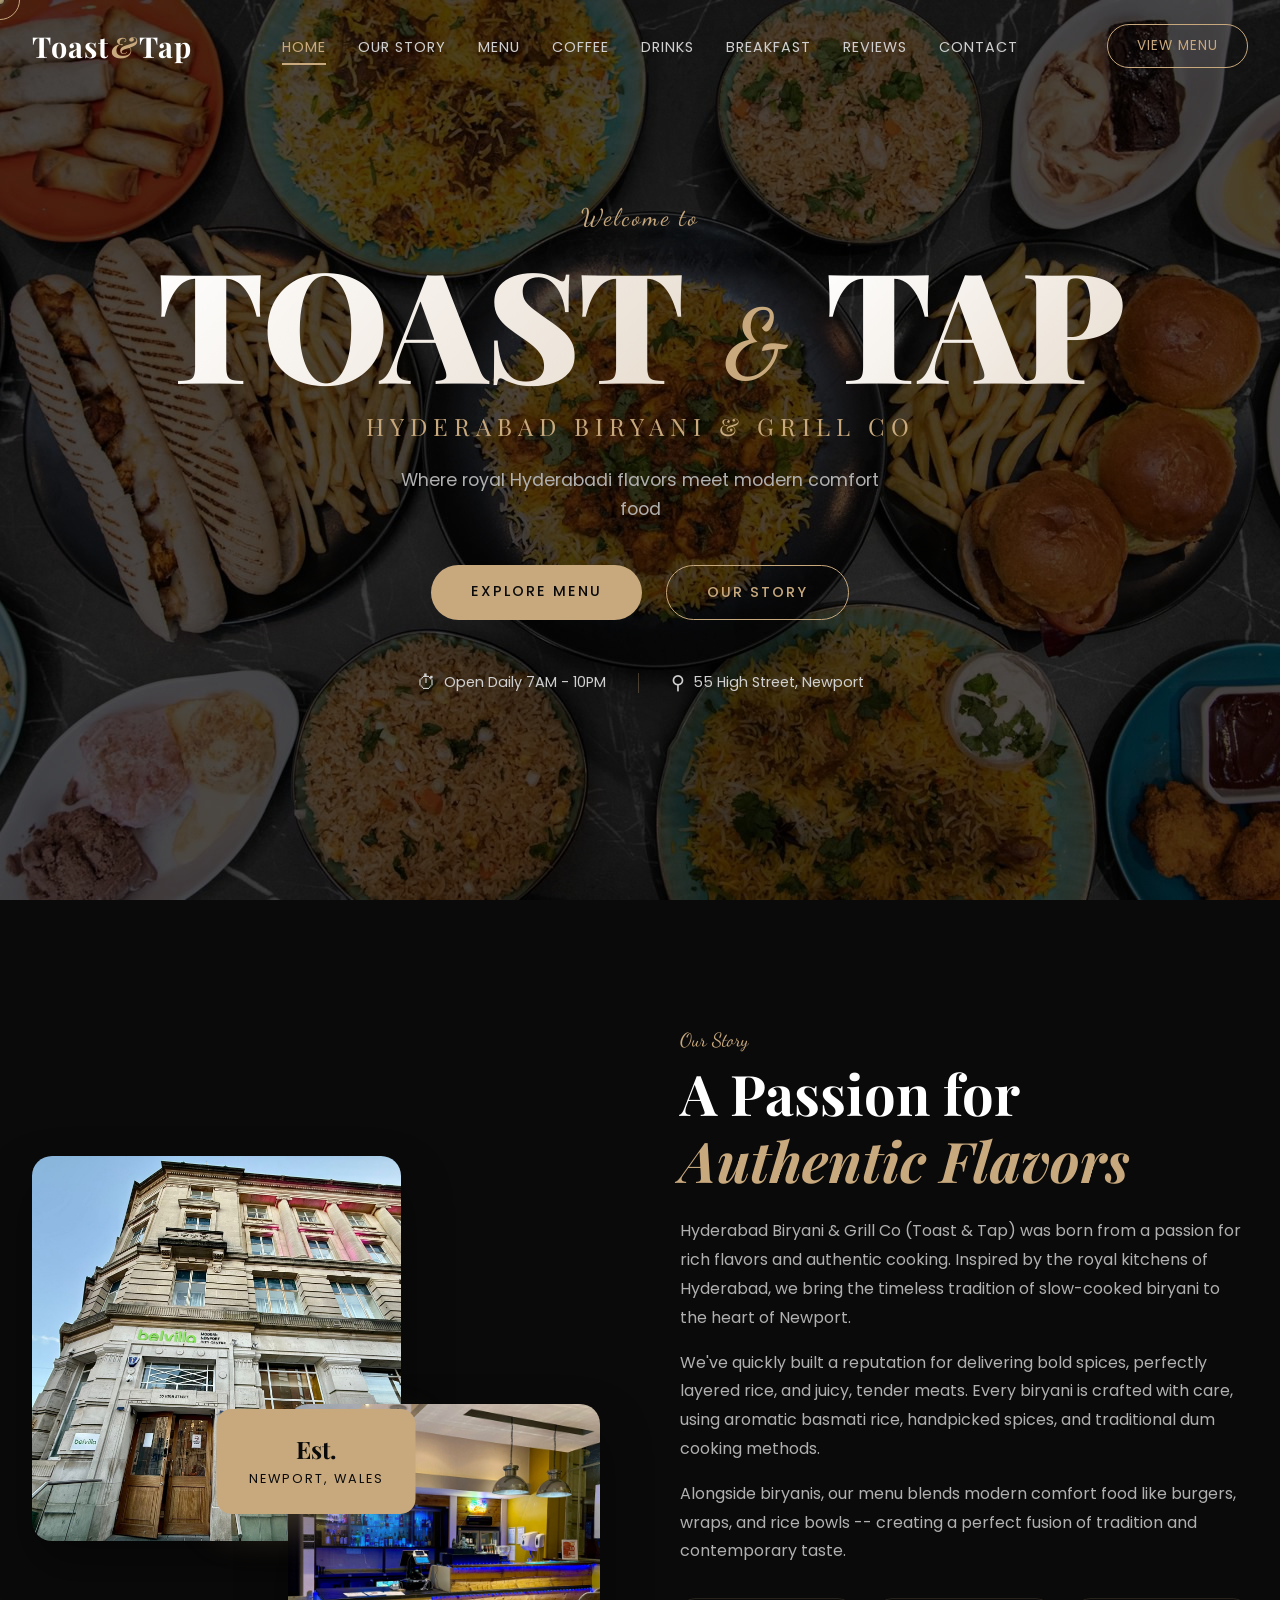
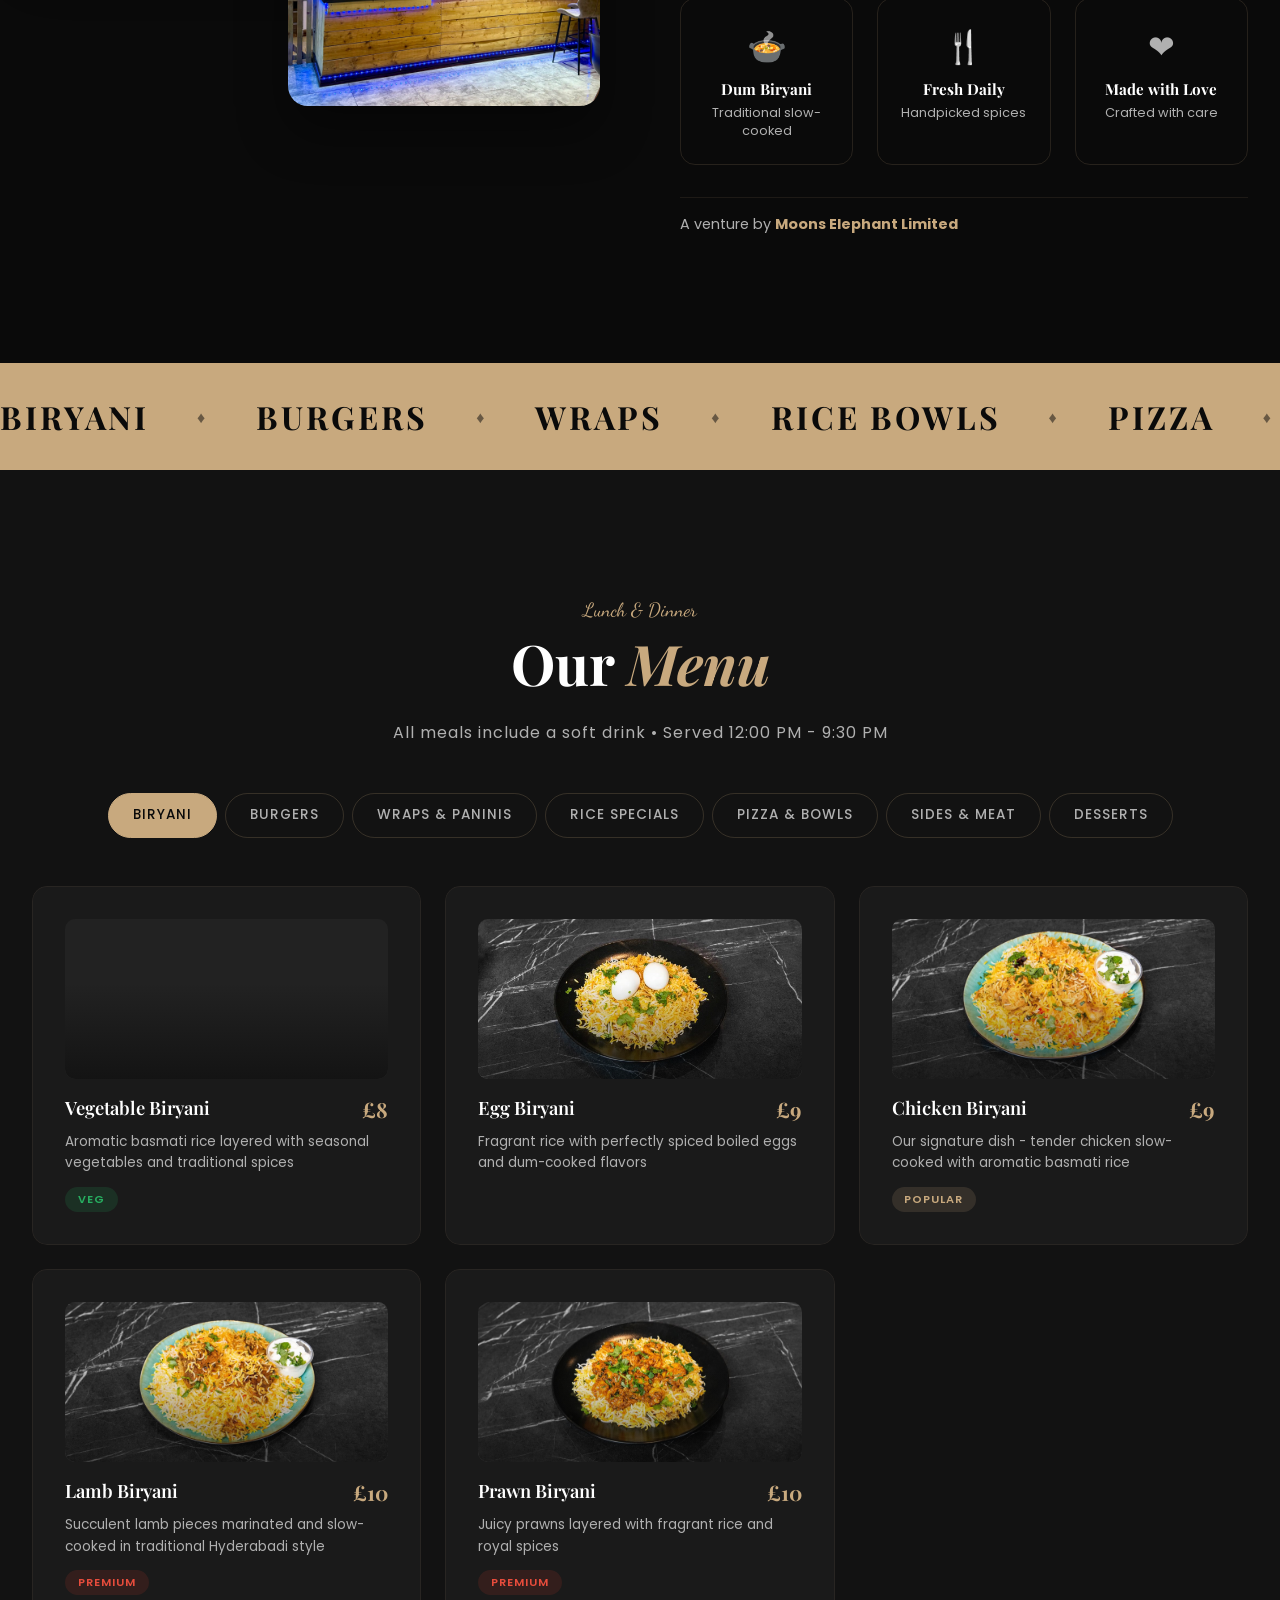
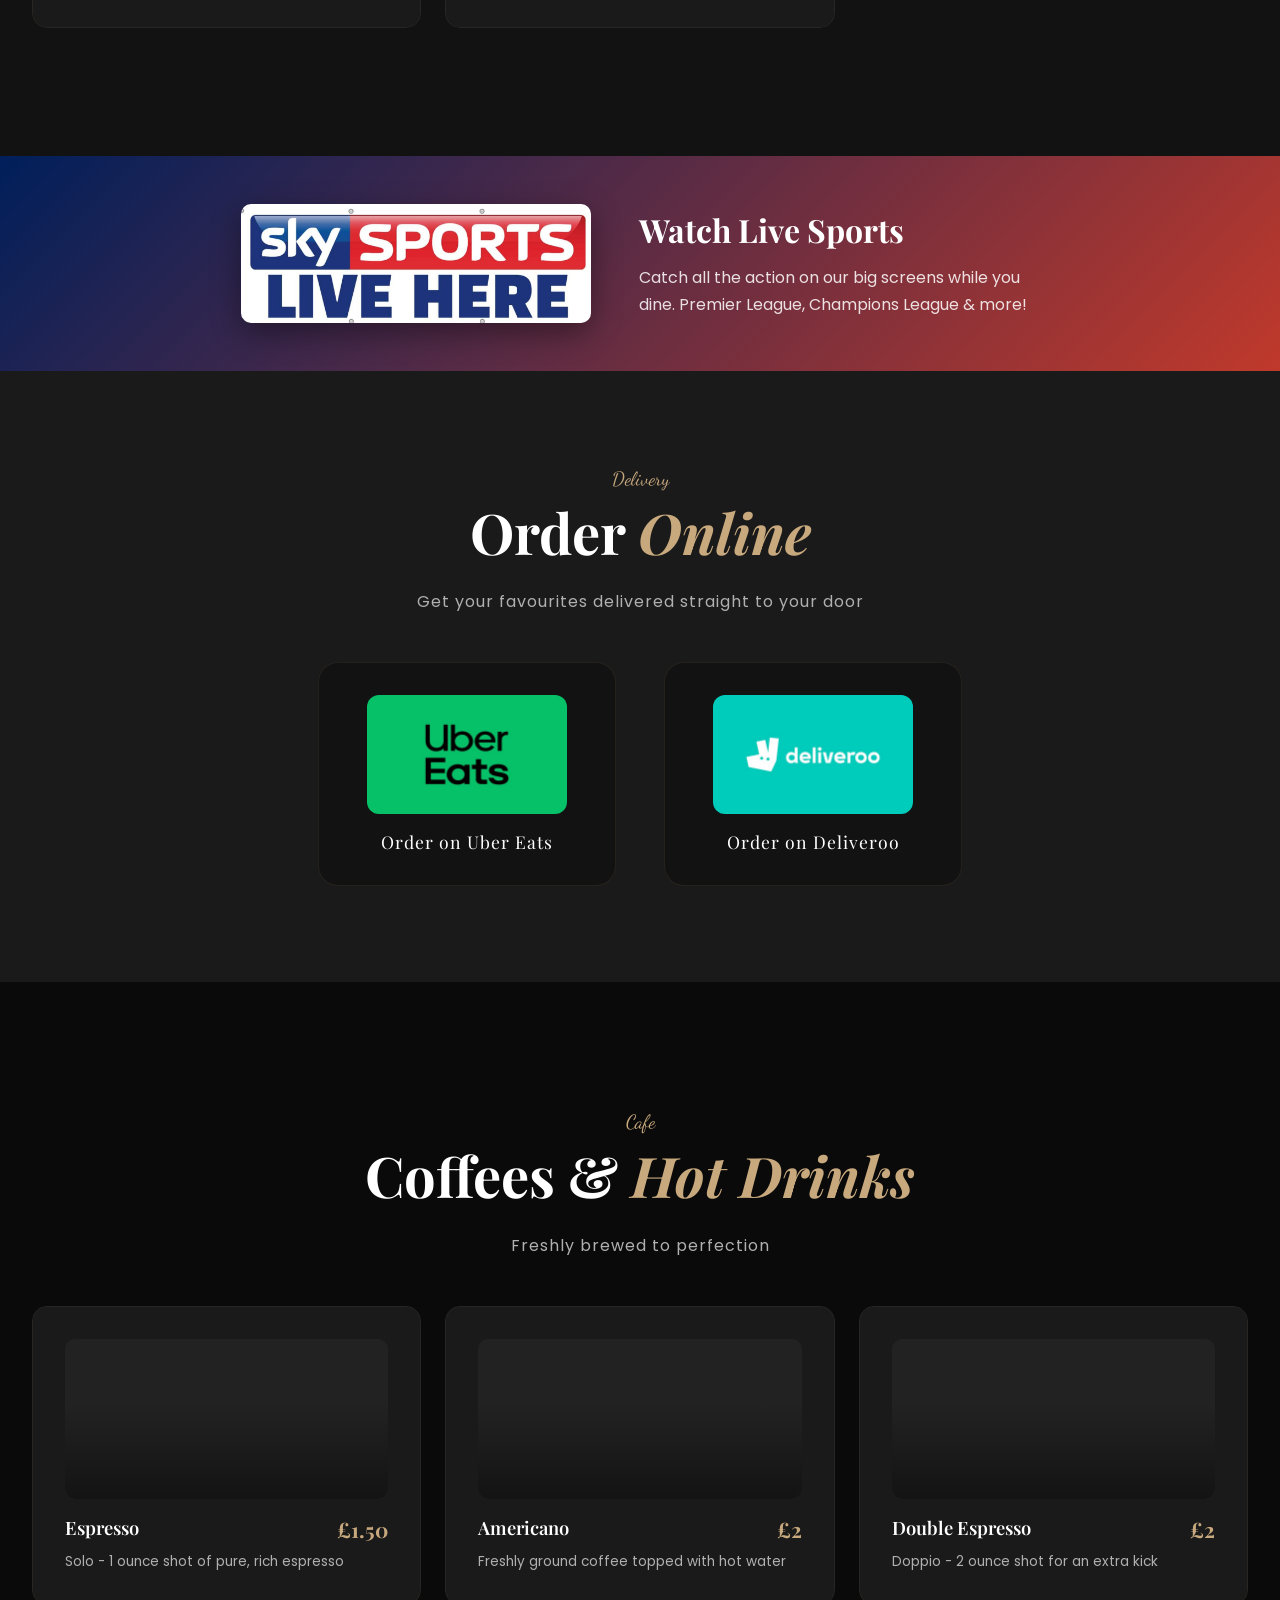
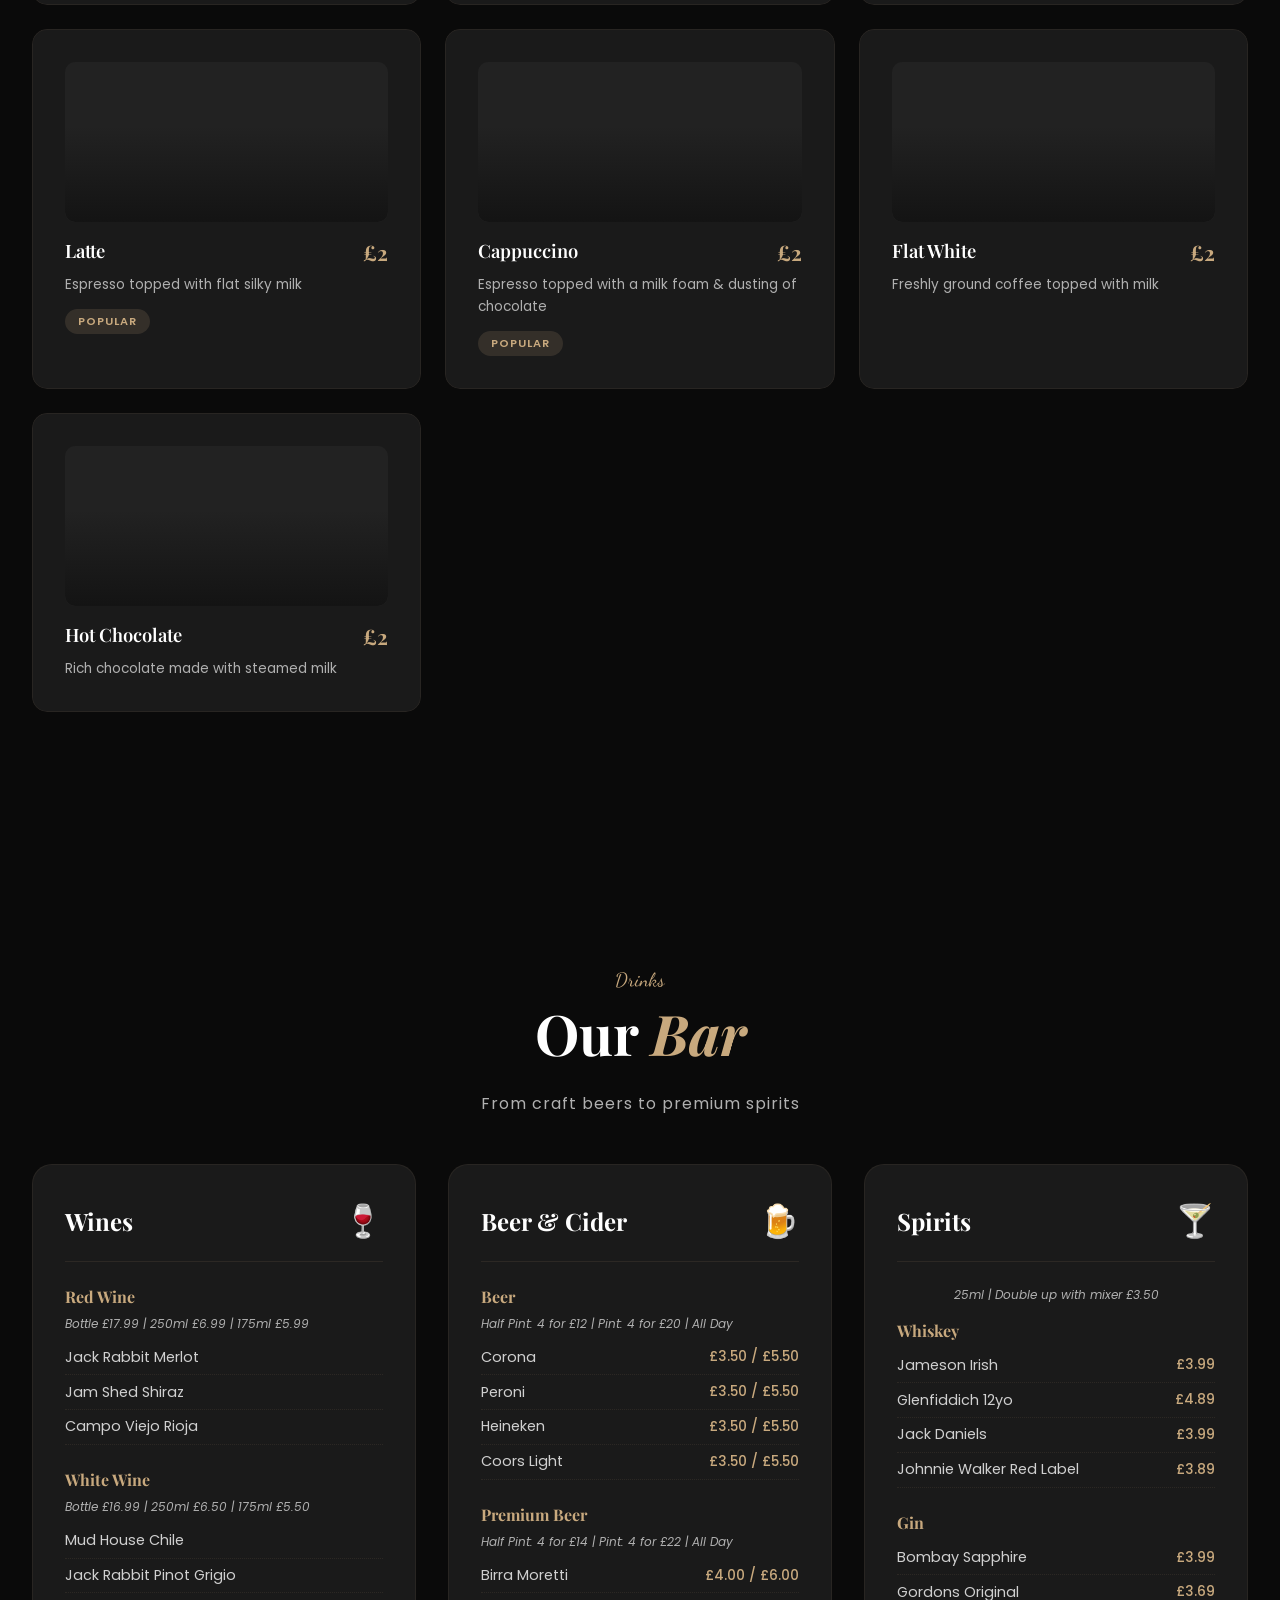
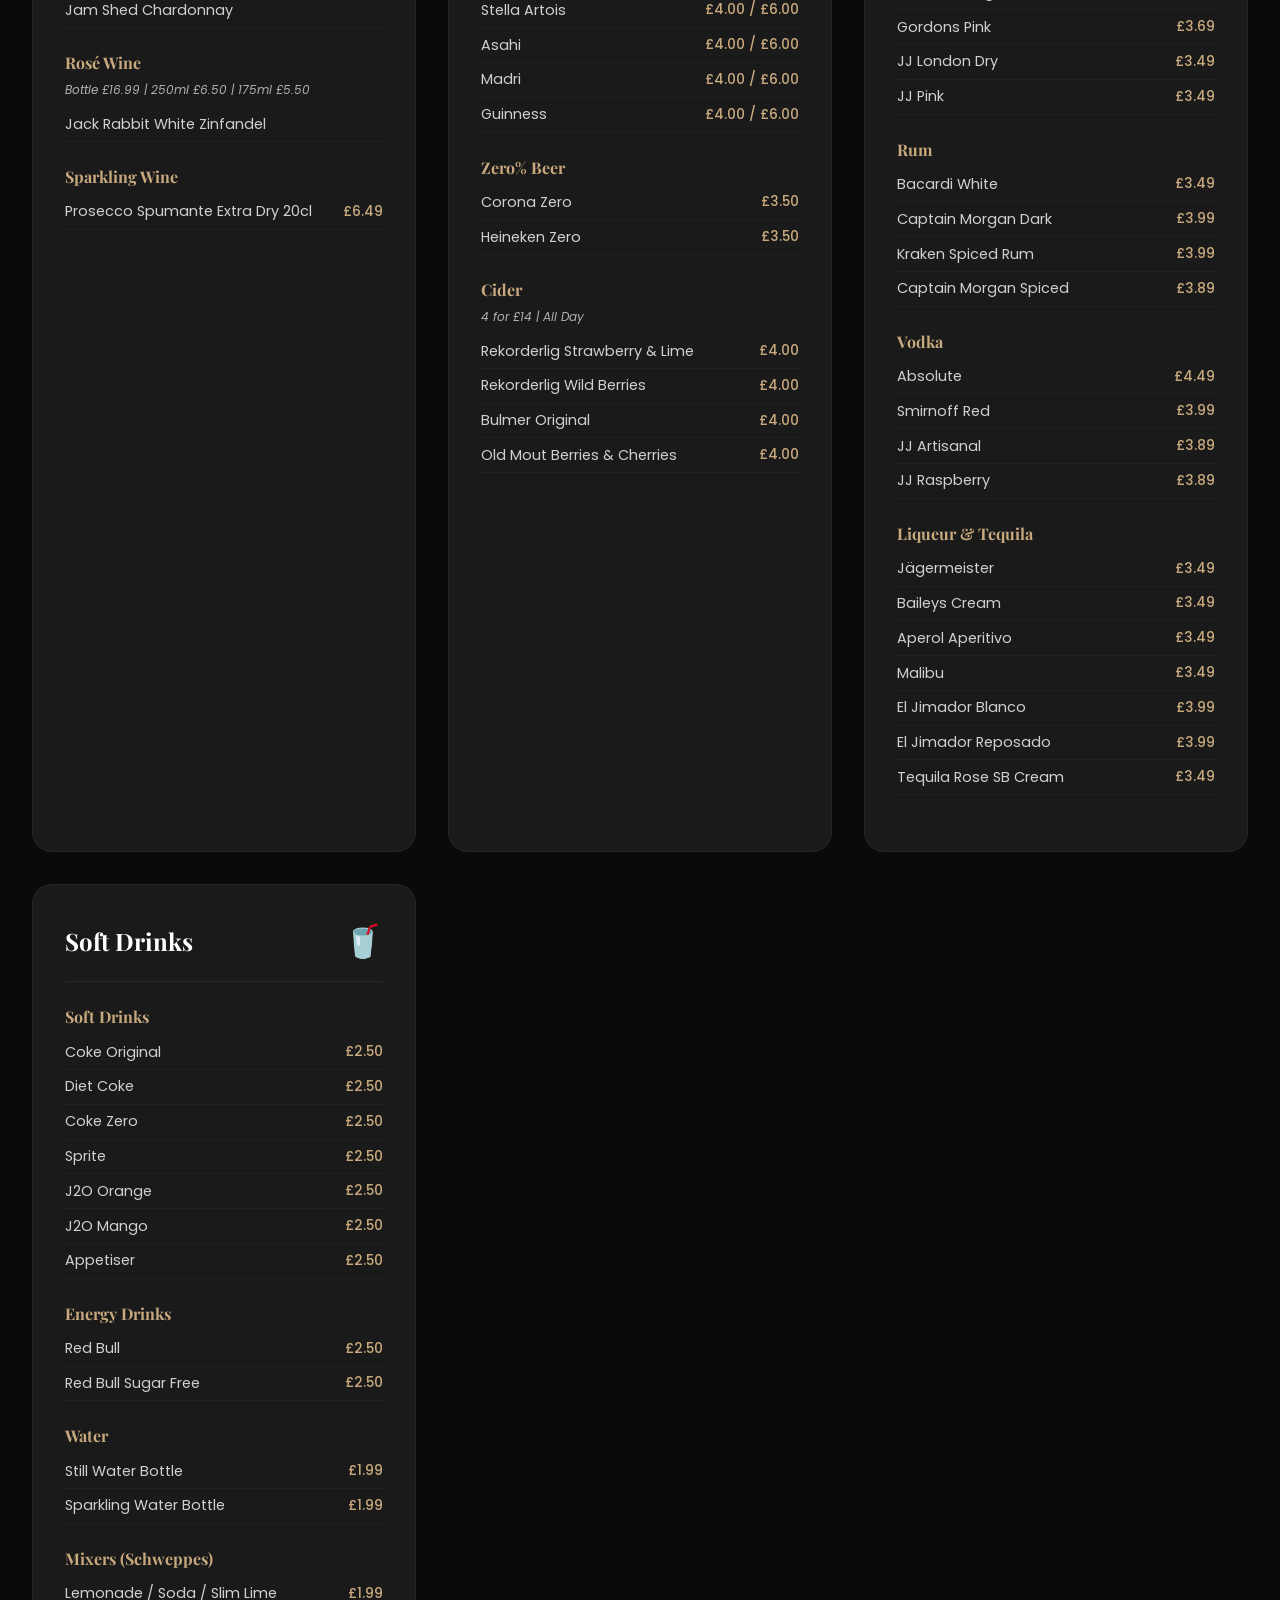
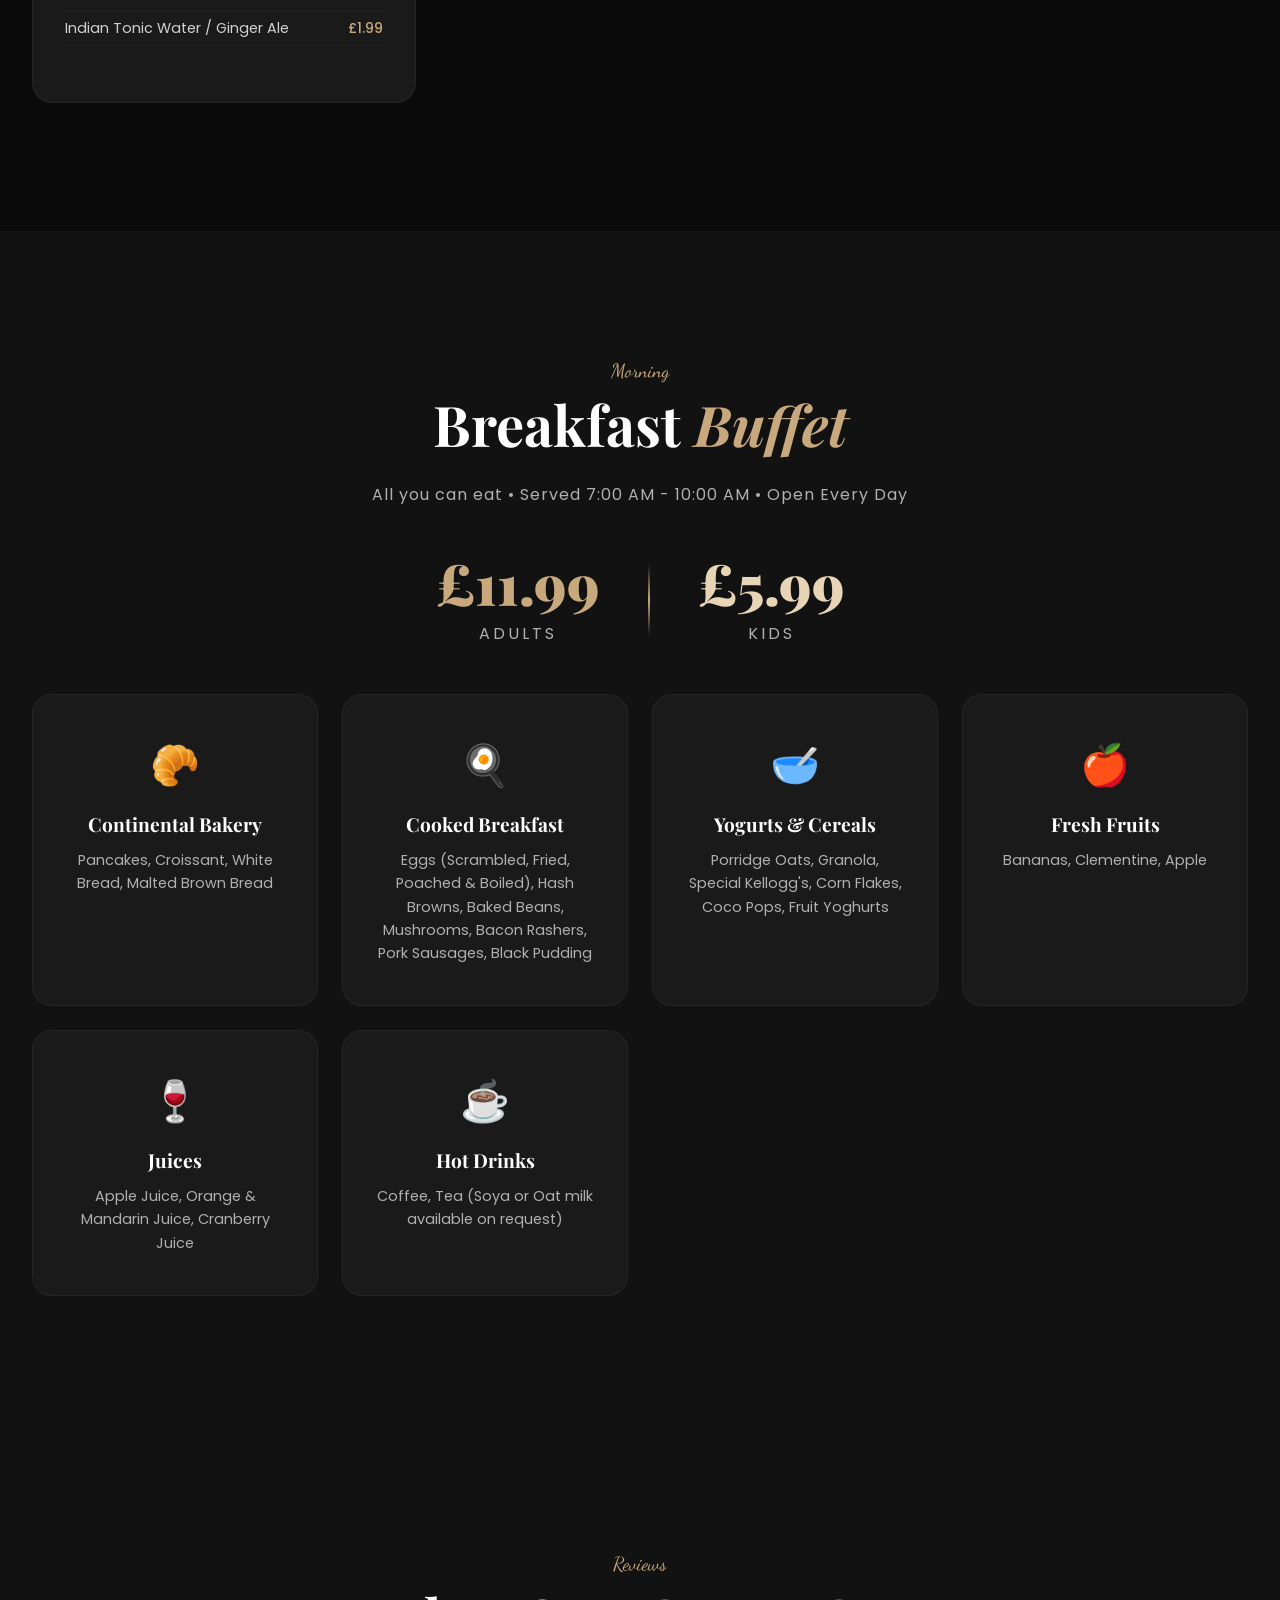
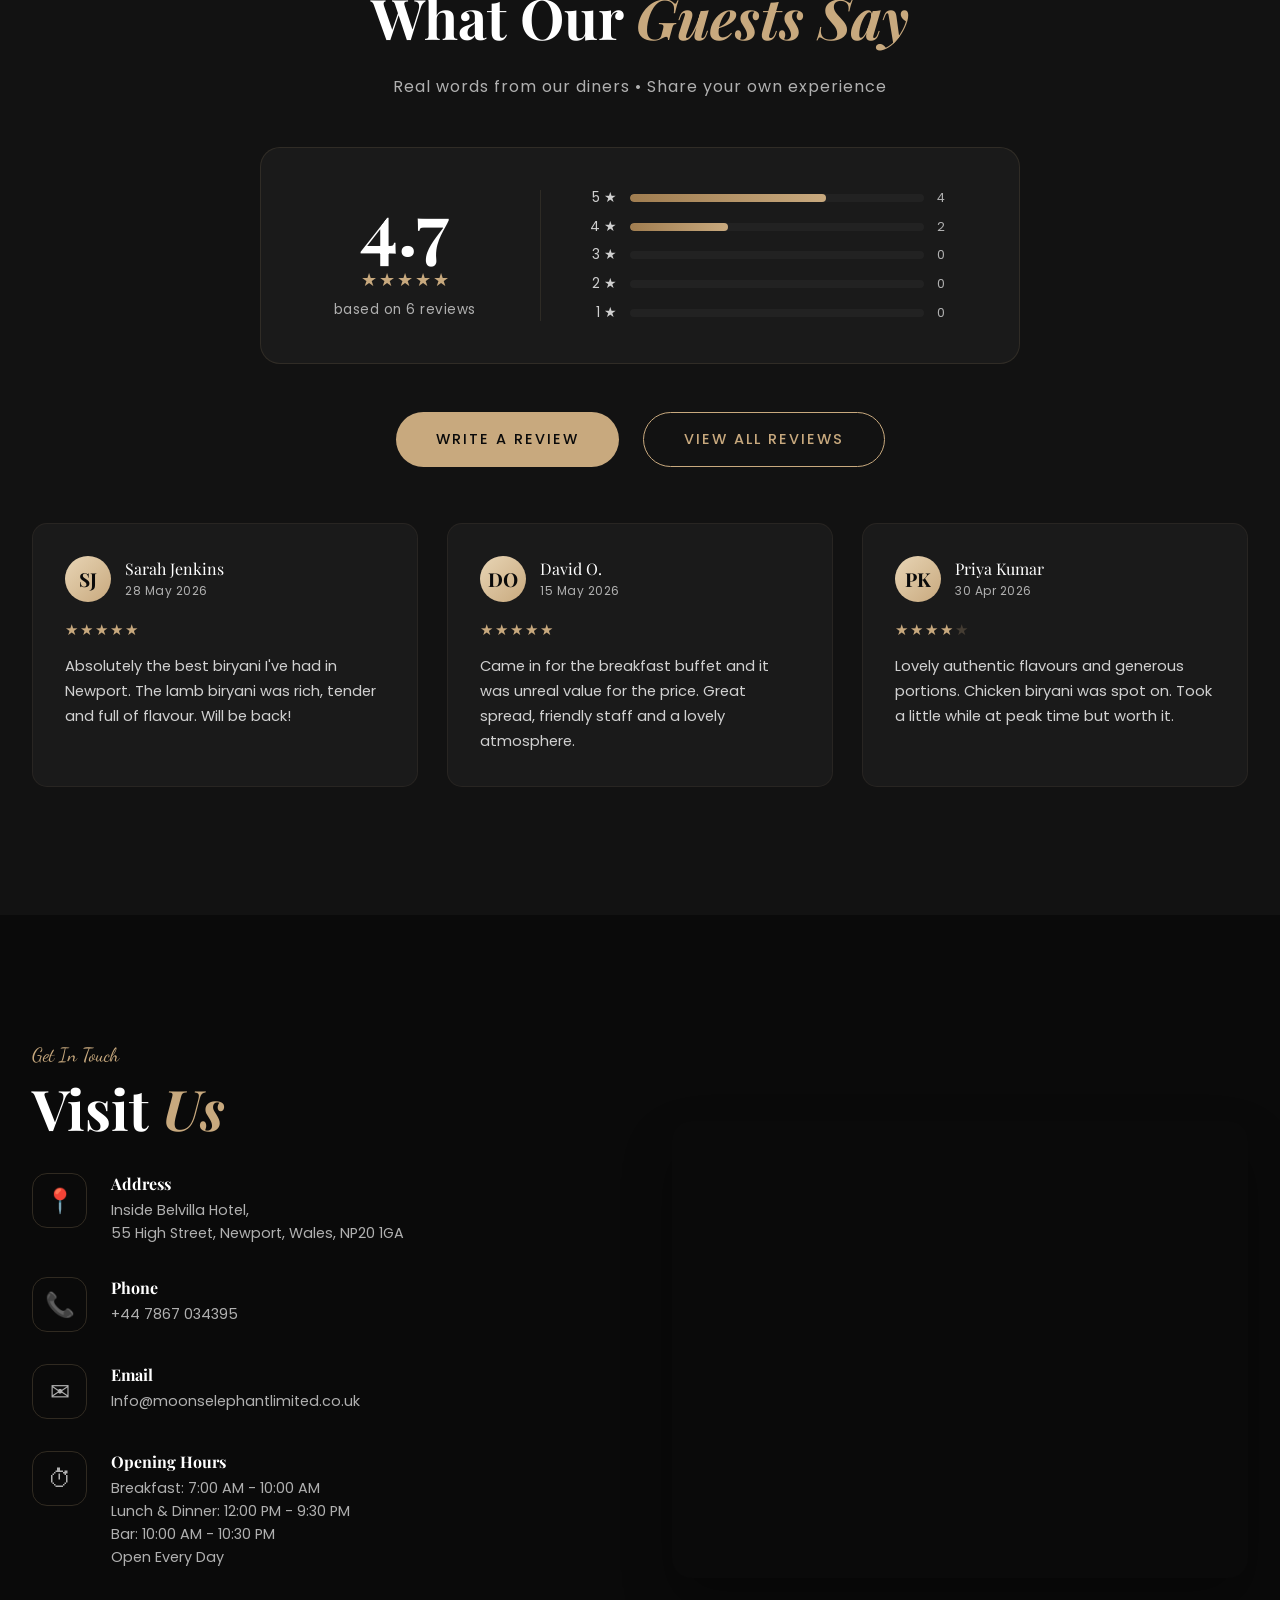
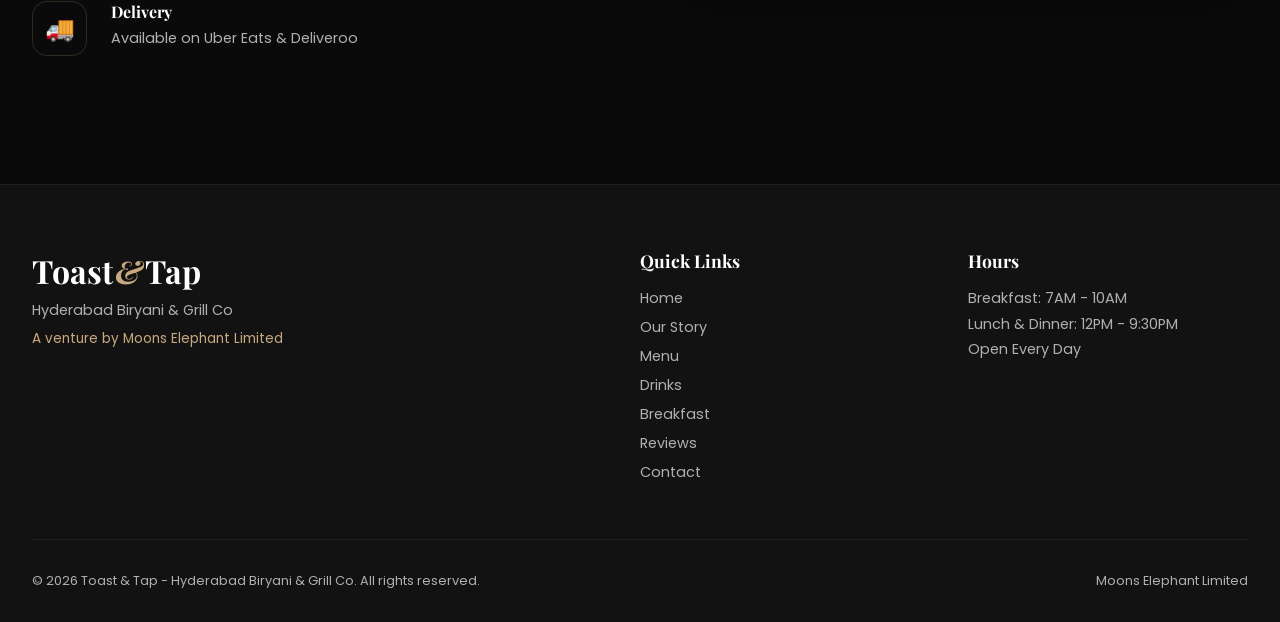
==== commit b83a8d82: "Add optional private email field to review form - Optional email input on the write-review form (val" ====
--- a/index.html
+++ b/index.html
@@ -982,6 +982,10 @@
                     <input type="text" id="rvName" name="name" maxlength="50" placeholder="e.g. Sarah J." required>
                 </div>
                 <div class="rv-field">
+                    <label for="rvEmail">Email <span class="rv-optional">(optional &bull; kept private)</span></label>
+                    <input type="email" id="rvEmail" name="email" maxlength="100" placeholder="you@example.com">
+                </div>
+                <div class="rv-field">
                     <label>Your Rating</label>
                     <div class="rv-star-picker" id="starPicker" role="radiogroup" aria-label="Star rating">
                         <button type="button" class="rv-star" data-value="1" aria-label="1 star">&#9733;</button>
--- a/styles.css
+++ b/styles.css
@@ -1874,6 +1874,12 @@
     color: var(--gold);
     margin-bottom: 0.5rem;
 }
+.rv-optional {
+    color: var(--text);
+    text-transform: none;
+    letter-spacing: 0.5px;
+    font-size: 0.7rem;
+}
 .rv-field input,
 .rv-field textarea {
     width: 100%;
